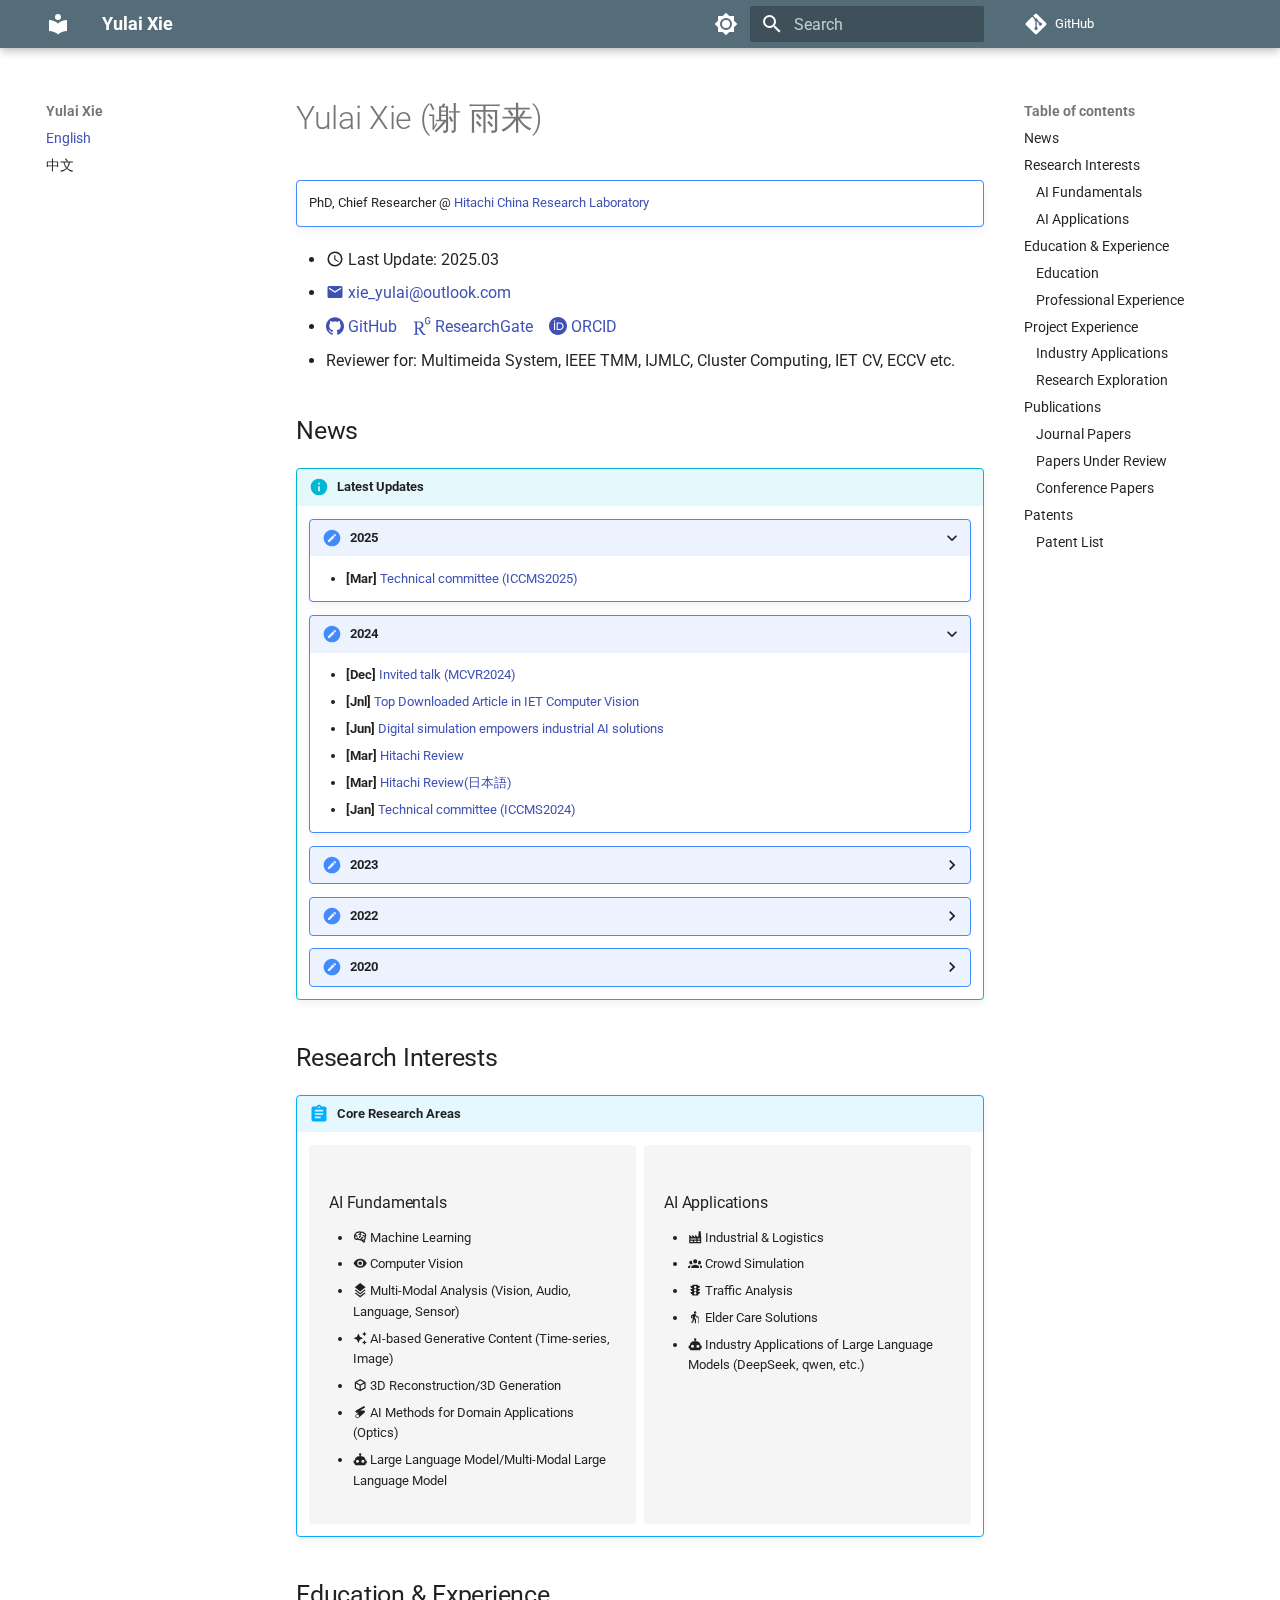
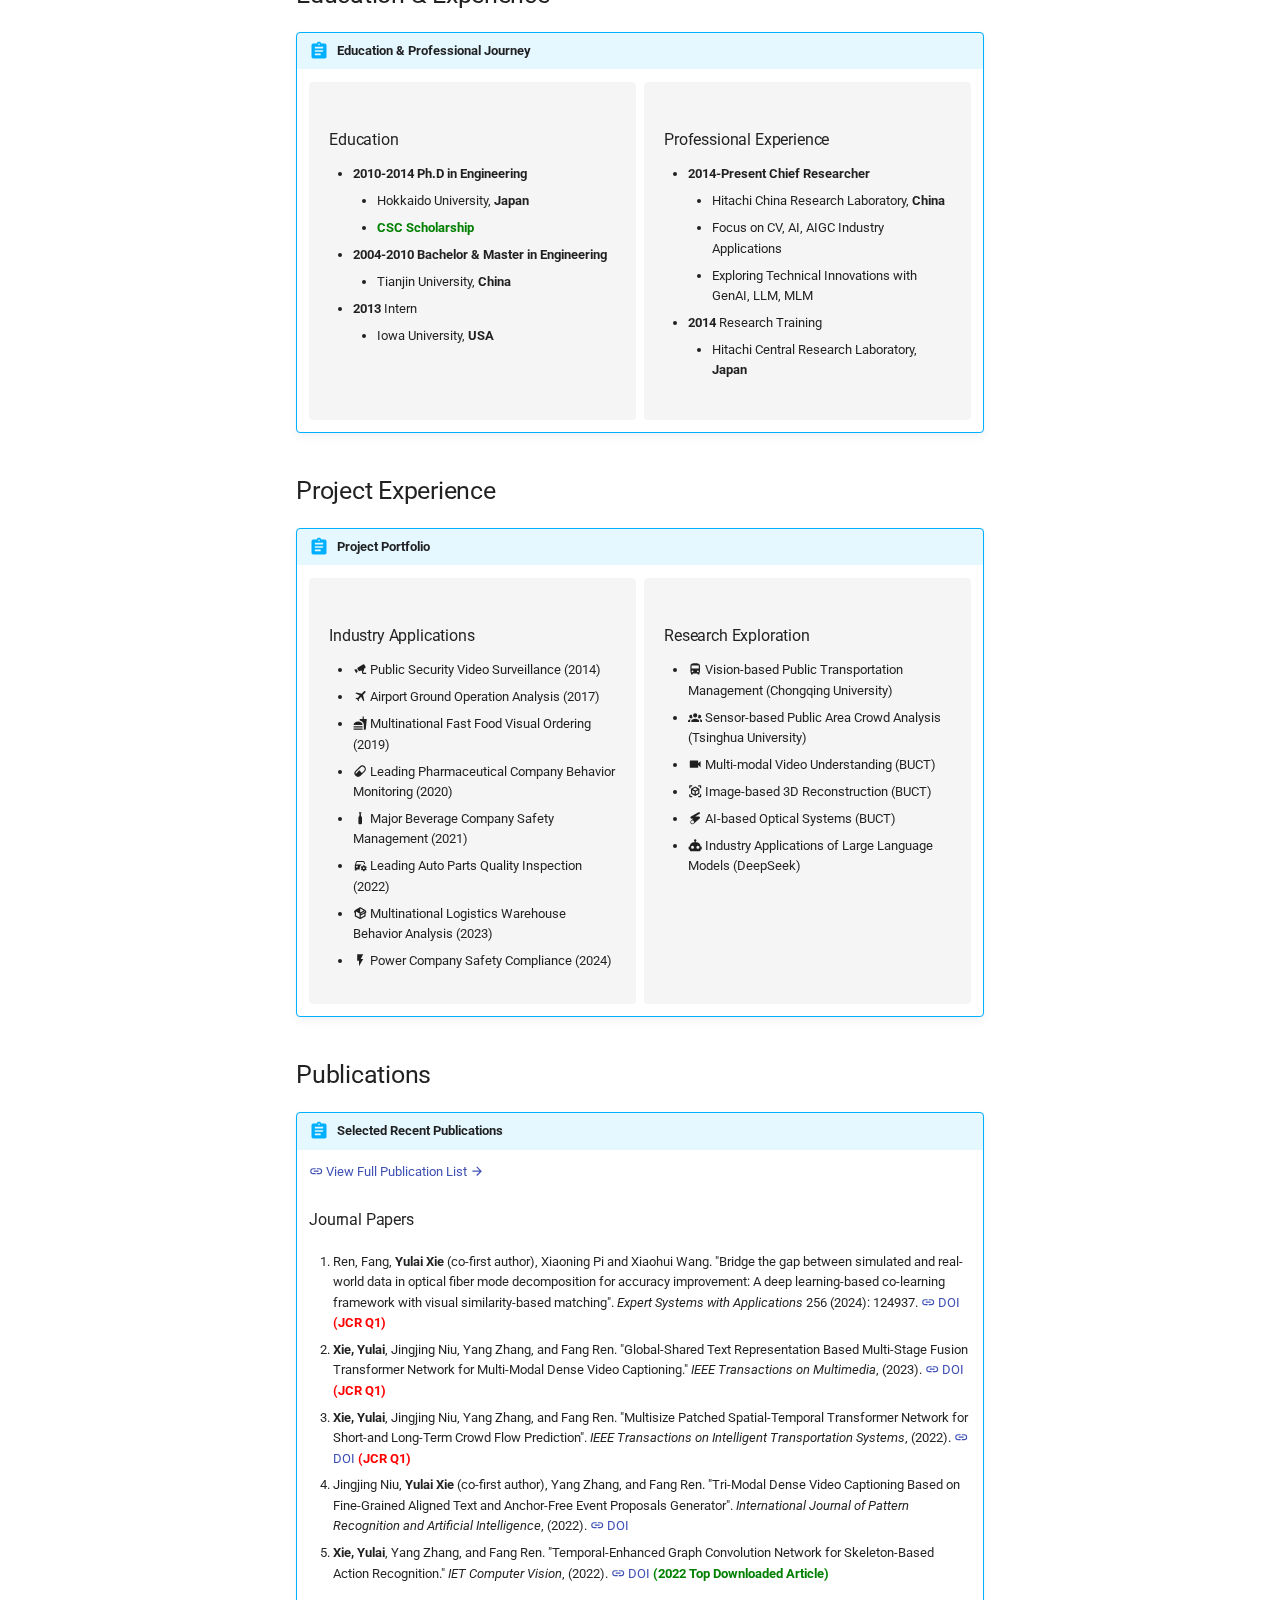
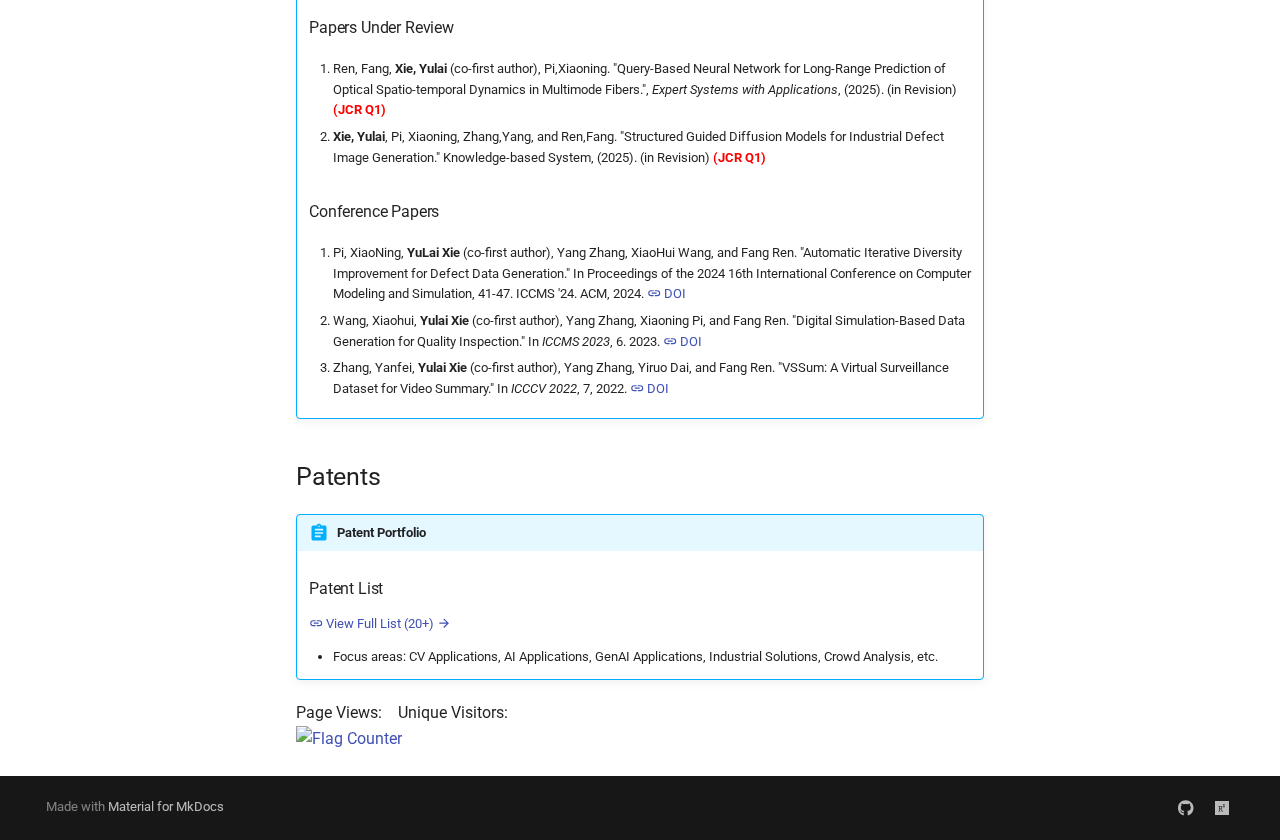
==== index.html @ 7413892f "update" ====
<!doctype html>
<html lang="en" class="no-js">
  <head>
    
      <meta charset="utf-8">
      <meta name="viewport" content="width=device-width,initial-scale=1">
      
      
      
      
      
        <link rel="next" href="chinese/">
      
      
      <link rel="icon" href="assets/images/favicon.png">
      <meta name="generator" content="mkdocs-1.6.1, mkdocs-material-9.6.7">
    
    
      
        <title>Yulai Xie</title>
      
    
    
      <link rel="stylesheet" href="assets/stylesheets/main.8608ea7d.min.css">
      
        
        <link rel="stylesheet" href="assets/stylesheets/palette.06af60db.min.css">
      
      


    
    
      
    
    
      
        
        
        <link rel="preconnect" href="https://fonts.gstatic.com" crossorigin>
        <link rel="stylesheet" href="https://fonts.googleapis.com/css?family=Roboto:300,300i,400,400i,700,700i%7CRoboto+Mono:400,400i,700,700i&display=fallback">
        <style>:root{--md-text-font:"Roboto";--md-code-font:"Roboto Mono"}</style>
      
    
    
      <link rel="stylesheet" href="stylesheets/extra.css">
    
    <script>__md_scope=new URL(".",location),__md_hash=e=>[...e].reduce(((e,_)=>(e<<5)-e+_.charCodeAt(0)),0),__md_get=(e,_=localStorage,t=__md_scope)=>JSON.parse(_.getItem(t.pathname+"."+e)),__md_set=(e,_,t=localStorage,a=__md_scope)=>{try{t.setItem(a.pathname+"."+e,JSON.stringify(_))}catch(e){}}</script>
    
      
  


    
    
    
  </head>
  
  
    
    
      
    
    
    
    
    <body dir="ltr" data-md-color-scheme="slate" data-md-color-primary="blue-grey" data-md-color-accent="indigo">
  
    
    <input class="md-toggle" data-md-toggle="drawer" type="checkbox" id="__drawer" autocomplete="off">
    <input class="md-toggle" data-md-toggle="search" type="checkbox" id="__search" autocomplete="off">
    <label class="md-overlay" for="__drawer"></label>
    <div data-md-component="skip">
      
        
        <a href="#yulai-xie" class="md-skip">
          Skip to content
        </a>
      
    </div>
    <div data-md-component="announce">
      
    </div>
    
    
      

  

<header class="md-header md-header--shadow" data-md-component="header">
  <nav class="md-header__inner md-grid" aria-label="Header">
    <a href="." title="Yulai Xie" class="md-header__button md-logo" aria-label="Yulai Xie" data-md-component="logo">
      
  
  <svg xmlns="http://www.w3.org/2000/svg" viewBox="0 0 24 24"><path d="M12 8a3 3 0 0 0 3-3 3 3 0 0 0-3-3 3 3 0 0 0-3 3 3 3 0 0 0 3 3m0 3.54C9.64 9.35 6.5 8 3 8v11c3.5 0 6.64 1.35 9 3.54 2.36-2.19 5.5-3.54 9-3.54V8c-3.5 0-6.64 1.35-9 3.54"/></svg>

    </a>
    <label class="md-header__button md-icon" for="__drawer">
      
      <svg xmlns="http://www.w3.org/2000/svg" viewBox="0 0 24 24"><path d="M3 6h18v2H3zm0 5h18v2H3zm0 5h18v2H3z"/></svg>
    </label>
    <div class="md-header__title" data-md-component="header-title">
      <div class="md-header__ellipsis">
        <div class="md-header__topic">
          <span class="md-ellipsis">
            Yulai Xie
          </span>
        </div>
        <div class="md-header__topic" data-md-component="header-topic">
          <span class="md-ellipsis">
            
              English
            
          </span>
        </div>
      </div>
    </div>
    
      
        <form class="md-header__option" data-md-component="palette">
  
    
    
    
    <input class="md-option" data-md-color-media="(prefers-color-scheme: dark)" data-md-color-scheme="slate" data-md-color-primary="blue-grey" data-md-color-accent="indigo"  aria-label="Switch to light mode"  type="radio" name="__palette" id="__palette_0">
    
      <label class="md-header__button md-icon" title="Switch to light mode" for="__palette_1" hidden>
        <svg xmlns="http://www.w3.org/2000/svg" viewBox="0 0 24 24"><path d="M12 18c-.89 0-1.74-.2-2.5-.55C11.56 16.5 13 14.42 13 12s-1.44-4.5-3.5-5.45C10.26 6.2 11.11 6 12 6a6 6 0 0 1 6 6 6 6 0 0 1-6 6m8-9.31V4h-4.69L12 .69 8.69 4H4v4.69L.69 12 4 15.31V20h4.69L12 23.31 15.31 20H20v-4.69L23.31 12z"/></svg>
      </label>
    
  
    
    
    
    <input class="md-option" data-md-color-media="(prefers-color-scheme: light)" data-md-color-scheme="default" data-md-color-primary="blue-grey" data-md-color-accent="indigo"  aria-label="Switch to dark mode"  type="radio" name="__palette" id="__palette_1">
    
      <label class="md-header__button md-icon" title="Switch to dark mode" for="__palette_0" hidden>
        <svg xmlns="http://www.w3.org/2000/svg" viewBox="0 0 24 24"><path d="M12 8a4 4 0 0 0-4 4 4 4 0 0 0 4 4 4 4 0 0 0 4-4 4 4 0 0 0-4-4m0 10a6 6 0 0 1-6-6 6 6 0 0 1 6-6 6 6 0 0 1 6 6 6 6 0 0 1-6 6m8-9.31V4h-4.69L12 .69 8.69 4H4v4.69L.69 12 4 15.31V20h4.69L12 23.31 15.31 20H20v-4.69L23.31 12z"/></svg>
      </label>
    
  
</form>
      
    
    
      <script>var palette=__md_get("__palette");if(palette&&palette.color){if("(prefers-color-scheme)"===palette.color.media){var media=matchMedia("(prefers-color-scheme: light)"),input=document.querySelector(media.matches?"[data-md-color-media='(prefers-color-scheme: light)']":"[data-md-color-media='(prefers-color-scheme: dark)']");palette.color.media=input.getAttribute("data-md-color-media"),palette.color.scheme=input.getAttribute("data-md-color-scheme"),palette.color.primary=input.getAttribute("data-md-color-primary"),palette.color.accent=input.getAttribute("data-md-color-accent")}for(var[key,value]of Object.entries(palette.color))document.body.setAttribute("data-md-color-"+key,value)}</script>
    
    
    
      <label class="md-header__button md-icon" for="__search">
        
        <svg xmlns="http://www.w3.org/2000/svg" viewBox="0 0 24 24"><path d="M9.5 3A6.5 6.5 0 0 1 16 9.5c0 1.61-.59 3.09-1.56 4.23l.27.27h.79l5 5-1.5 1.5-5-5v-.79l-.27-.27A6.52 6.52 0 0 1 9.5 16 6.5 6.5 0 0 1 3 9.5 6.5 6.5 0 0 1 9.5 3m0 2C7 5 5 7 5 9.5S7 14 9.5 14 14 12 14 9.5 12 5 9.5 5"/></svg>
      </label>
      <div class="md-search" data-md-component="search" role="dialog">
  <label class="md-search__overlay" for="__search"></label>
  <div class="md-search__inner" role="search">
    <form class="md-search__form" name="search">
      <input type="text" class="md-search__input" name="query" aria-label="Search" placeholder="Search" autocapitalize="off" autocorrect="off" autocomplete="off" spellcheck="false" data-md-component="search-query" required>
      <label class="md-search__icon md-icon" for="__search">
        
        <svg xmlns="http://www.w3.org/2000/svg" viewBox="0 0 24 24"><path d="M9.5 3A6.5 6.5 0 0 1 16 9.5c0 1.61-.59 3.09-1.56 4.23l.27.27h.79l5 5-1.5 1.5-5-5v-.79l-.27-.27A6.52 6.52 0 0 1 9.5 16 6.5 6.5 0 0 1 3 9.5 6.5 6.5 0 0 1 9.5 3m0 2C7 5 5 7 5 9.5S7 14 9.5 14 14 12 14 9.5 12 5 9.5 5"/></svg>
        
        <svg xmlns="http://www.w3.org/2000/svg" viewBox="0 0 24 24"><path d="M20 11v2H8l5.5 5.5-1.42 1.42L4.16 12l7.92-7.92L13.5 5.5 8 11z"/></svg>
      </label>
      <nav class="md-search__options" aria-label="Search">
        
        <button type="reset" class="md-search__icon md-icon" title="Clear" aria-label="Clear" tabindex="-1">
          
          <svg xmlns="http://www.w3.org/2000/svg" viewBox="0 0 24 24"><path d="M19 6.41 17.59 5 12 10.59 6.41 5 5 6.41 10.59 12 5 17.59 6.41 19 12 13.41 17.59 19 19 17.59 13.41 12z"/></svg>
        </button>
      </nav>
      
        <div class="md-search__suggest" data-md-component="search-suggest"></div>
      
    </form>
    <div class="md-search__output">
      <div class="md-search__scrollwrap" tabindex="0" data-md-scrollfix>
        <div class="md-search-result" data-md-component="search-result">
          <div class="md-search-result__meta">
            Initializing search
          </div>
          <ol class="md-search-result__list" role="presentation"></ol>
        </div>
      </div>
    </div>
  </div>
</div>
    
    
      <div class="md-header__source">
        <a href="https://github.com/xieyulai" title="Go to repository" class="md-source" data-md-component="source">
  <div class="md-source__icon md-icon">
    
    <svg xmlns="http://www.w3.org/2000/svg" viewBox="0 0 448 512"><!--! Font Awesome Free 6.7.2 by @fontawesome - https://fontawesome.com License - https://fontawesome.com/license/free (Icons: CC BY 4.0, Fonts: SIL OFL 1.1, Code: MIT License) Copyright 2024 Fonticons, Inc.--><path d="M439.55 236.05 244 40.45a28.87 28.87 0 0 0-40.81 0l-40.66 40.63 51.52 51.52c27.06-9.14 52.68 16.77 43.39 43.68l49.66 49.66c34.23-11.8 61.18 31 35.47 56.69-26.49 26.49-70.21-2.87-56-37.34L240.22 199v121.85c25.3 12.54 22.26 41.85 9.08 55a34.34 34.34 0 0 1-48.55 0c-17.57-17.6-11.07-46.91 11.25-56v-123c-20.8-8.51-24.6-30.74-18.64-45L142.57 101 8.45 235.14a28.86 28.86 0 0 0 0 40.81l195.61 195.6a28.86 28.86 0 0 0 40.8 0l194.69-194.69a28.86 28.86 0 0 0 0-40.81"/></svg>
  </div>
  <div class="md-source__repository">
    GitHub
  </div>
</a>
      </div>
    
  </nav>
  
</header>
    
    <div class="md-container" data-md-component="container">
      
      
        
          
        
      
      <main class="md-main" data-md-component="main">
        <div class="md-main__inner md-grid">
          
            
              
              <div class="md-sidebar md-sidebar--primary" data-md-component="sidebar" data-md-type="navigation" >
                <div class="md-sidebar__scrollwrap">
                  <div class="md-sidebar__inner">
                    



<nav class="md-nav md-nav--primary" aria-label="Navigation" data-md-level="0">
  <label class="md-nav__title" for="__drawer">
    <a href="." title="Yulai Xie" class="md-nav__button md-logo" aria-label="Yulai Xie" data-md-component="logo">
      
  
  <svg xmlns="http://www.w3.org/2000/svg" viewBox="0 0 24 24"><path d="M12 8a3 3 0 0 0 3-3 3 3 0 0 0-3-3 3 3 0 0 0-3 3 3 3 0 0 0 3 3m0 3.54C9.64 9.35 6.5 8 3 8v11c3.5 0 6.64 1.35 9 3.54 2.36-2.19 5.5-3.54 9-3.54V8c-3.5 0-6.64 1.35-9 3.54"/></svg>

    </a>
    Yulai Xie
  </label>
  
    <div class="md-nav__source">
      <a href="https://github.com/xieyulai" title="Go to repository" class="md-source" data-md-component="source">
  <div class="md-source__icon md-icon">
    
    <svg xmlns="http://www.w3.org/2000/svg" viewBox="0 0 448 512"><!--! Font Awesome Free 6.7.2 by @fontawesome - https://fontawesome.com License - https://fontawesome.com/license/free (Icons: CC BY 4.0, Fonts: SIL OFL 1.1, Code: MIT License) Copyright 2024 Fonticons, Inc.--><path d="M439.55 236.05 244 40.45a28.87 28.87 0 0 0-40.81 0l-40.66 40.63 51.52 51.52c27.06-9.14 52.68 16.77 43.39 43.68l49.66 49.66c34.23-11.8 61.18 31 35.47 56.69-26.49 26.49-70.21-2.87-56-37.34L240.22 199v121.85c25.3 12.54 22.26 41.85 9.08 55a34.34 34.34 0 0 1-48.55 0c-17.57-17.6-11.07-46.91 11.25-56v-123c-20.8-8.51-24.6-30.74-18.64-45L142.57 101 8.45 235.14a28.86 28.86 0 0 0 0 40.81l195.61 195.6a28.86 28.86 0 0 0 40.8 0l194.69-194.69a28.86 28.86 0 0 0 0-40.81"/></svg>
  </div>
  <div class="md-source__repository">
    GitHub
  </div>
</a>
    </div>
  
  <ul class="md-nav__list" data-md-scrollfix>
    
      
      
  
  
    
  
  
  
    <li class="md-nav__item md-nav__item--active">
      
      <input class="md-nav__toggle md-toggle" type="checkbox" id="__toc">
      
      
        
      
      
        <label class="md-nav__link md-nav__link--active" for="__toc">
          
  
  <span class="md-ellipsis">
    English
    
  </span>
  

          <span class="md-nav__icon md-icon"></span>
        </label>
      
      <a href="." class="md-nav__link md-nav__link--active">
        
  
  <span class="md-ellipsis">
    English
    
  </span>
  

      </a>
      
        

<nav class="md-nav md-nav--secondary" aria-label="Table of contents">
  
  
  
    
  
  
    <label class="md-nav__title" for="__toc">
      <span class="md-nav__icon md-icon"></span>
      Table of contents
    </label>
    <ul class="md-nav__list" data-md-component="toc" data-md-scrollfix>
      
        <li class="md-nav__item">
  <a href="#news" class="md-nav__link">
    <span class="md-ellipsis">
      News
    </span>
  </a>
  
</li>
      
        <li class="md-nav__item">
  <a href="#research-interests" class="md-nav__link">
    <span class="md-ellipsis">
      Research Interests
    </span>
  </a>
  
    <nav class="md-nav" aria-label="Research Interests">
      <ul class="md-nav__list">
        
          <li class="md-nav__item">
  <a href="#ai-fundamentals" class="md-nav__link">
    <span class="md-ellipsis">
      AI Fundamentals
    </span>
  </a>
  
</li>
        
          <li class="md-nav__item">
  <a href="#ai-applications" class="md-nav__link">
    <span class="md-ellipsis">
      AI Applications
    </span>
  </a>
  
</li>
        
      </ul>
    </nav>
  
</li>
      
        <li class="md-nav__item">
  <a href="#education-experience" class="md-nav__link">
    <span class="md-ellipsis">
      Education &amp; Experience
    </span>
  </a>
  
    <nav class="md-nav" aria-label="Education &amp; Experience">
      <ul class="md-nav__list">
        
          <li class="md-nav__item">
  <a href="#education" class="md-nav__link">
    <span class="md-ellipsis">
      Education
    </span>
  </a>
  
</li>
        
          <li class="md-nav__item">
  <a href="#professional-experience" class="md-nav__link">
    <span class="md-ellipsis">
      Professional Experience
    </span>
  </a>
  
</li>
        
      </ul>
    </nav>
  
</li>
      
        <li class="md-nav__item">
  <a href="#project-experience" class="md-nav__link">
    <span class="md-ellipsis">
      Project Experience
    </span>
  </a>
  
    <nav class="md-nav" aria-label="Project Experience">
      <ul class="md-nav__list">
        
          <li class="md-nav__item">
  <a href="#industry-applications" class="md-nav__link">
    <span class="md-ellipsis">
      Industry Applications
    </span>
  </a>
  
</li>
        
          <li class="md-nav__item">
  <a href="#research-exploration" class="md-nav__link">
    <span class="md-ellipsis">
      Research Exploration
    </span>
  </a>
  
</li>
        
      </ul>
    </nav>
  
</li>
      
        <li class="md-nav__item">
  <a href="#publications" class="md-nav__link">
    <span class="md-ellipsis">
      Publications
    </span>
  </a>
  
    <nav class="md-nav" aria-label="Publications">
      <ul class="md-nav__list">
        
          <li class="md-nav__item">
  <a href="#journal-papers" class="md-nav__link">
    <span class="md-ellipsis">
      Journal Papers
    </span>
  </a>
  
</li>
        
          <li class="md-nav__item">
  <a href="#papers-under-review" class="md-nav__link">
    <span class="md-ellipsis">
      Papers Under Review
    </span>
  </a>
  
</li>
        
          <li class="md-nav__item">
  <a href="#conference-papers" class="md-nav__link">
    <span class="md-ellipsis">
      Conference Papers
    </span>
  </a>
  
</li>
        
      </ul>
    </nav>
  
</li>
      
        <li class="md-nav__item">
  <a href="#patents" class="md-nav__link">
    <span class="md-ellipsis">
      Patents
    </span>
  </a>
  
    <nav class="md-nav" aria-label="Patents">
      <ul class="md-nav__list">
        
          <li class="md-nav__item">
  <a href="#patent-list" class="md-nav__link">
    <span class="md-ellipsis">
      Patent List
    </span>
  </a>
  
</li>
        
      </ul>
    </nav>
  
</li>
      
    </ul>
  
</nav>
      
    </li>
  

    
      
      
  
  
  
  
    <li class="md-nav__item">
      <a href="chinese/" class="md-nav__link">
        
  
  <span class="md-ellipsis">
    中文
    
  </span>
  

      </a>
    </li>
  

    
  </ul>
</nav>
                  </div>
                </div>
              </div>
            
            
              
              <div class="md-sidebar md-sidebar--secondary" data-md-component="sidebar" data-md-type="toc" >
                <div class="md-sidebar__scrollwrap">
                  <div class="md-sidebar__inner">
                    

<nav class="md-nav md-nav--secondary" aria-label="Table of contents">
  
  
  
    
  
  
    <label class="md-nav__title" for="__toc">
      <span class="md-nav__icon md-icon"></span>
      Table of contents
    </label>
    <ul class="md-nav__list" data-md-component="toc" data-md-scrollfix>
      
        <li class="md-nav__item">
  <a href="#news" class="md-nav__link">
    <span class="md-ellipsis">
      News
    </span>
  </a>
  
</li>
      
        <li class="md-nav__item">
  <a href="#research-interests" class="md-nav__link">
    <span class="md-ellipsis">
      Research Interests
    </span>
  </a>
  
    <nav class="md-nav" aria-label="Research Interests">
      <ul class="md-nav__list">
        
          <li class="md-nav__item">
  <a href="#ai-fundamentals" class="md-nav__link">
    <span class="md-ellipsis">
      AI Fundamentals
    </span>
  </a>
  
</li>
        
          <li class="md-nav__item">
  <a href="#ai-applications" class="md-nav__link">
    <span class="md-ellipsis">
      AI Applications
    </span>
  </a>
  
</li>
        
      </ul>
    </nav>
  
</li>
      
        <li class="md-nav__item">
  <a href="#education-experience" class="md-nav__link">
    <span class="md-ellipsis">
      Education &amp; Experience
    </span>
  </a>
  
    <nav class="md-nav" aria-label="Education &amp; Experience">
      <ul class="md-nav__list">
        
          <li class="md-nav__item">
  <a href="#education" class="md-nav__link">
    <span class="md-ellipsis">
      Education
    </span>
  </a>
  
</li>
        
          <li class="md-nav__item">
  <a href="#professional-experience" class="md-nav__link">
    <span class="md-ellipsis">
      Professional Experience
    </span>
  </a>
  
</li>
        
      </ul>
    </nav>
  
</li>
      
        <li class="md-nav__item">
  <a href="#project-experience" class="md-nav__link">
    <span class="md-ellipsis">
      Project Experience
    </span>
  </a>
  
    <nav class="md-nav" aria-label="Project Experience">
      <ul class="md-nav__list">
        
          <li class="md-nav__item">
  <a href="#industry-applications" class="md-nav__link">
    <span class="md-ellipsis">
      Industry Applications
    </span>
  </a>
  
</li>
        
          <li class="md-nav__item">
  <a href="#research-exploration" class="md-nav__link">
    <span class="md-ellipsis">
      Research Exploration
    </span>
  </a>
  
</li>
        
      </ul>
    </nav>
  
</li>
      
        <li class="md-nav__item">
  <a href="#publications" class="md-nav__link">
    <span class="md-ellipsis">
      Publications
    </span>
  </a>
  
    <nav class="md-nav" aria-label="Publications">
      <ul class="md-nav__list">
        
          <li class="md-nav__item">
  <a href="#journal-papers" class="md-nav__link">
    <span class="md-ellipsis">
      Journal Papers
    </span>
  </a>
  
</li>
        
          <li class="md-nav__item">
  <a href="#papers-under-review" class="md-nav__link">
    <span class="md-ellipsis">
      Papers Under Review
    </span>
  </a>
  
</li>
        
          <li class="md-nav__item">
  <a href="#conference-papers" class="md-nav__link">
    <span class="md-ellipsis">
      Conference Papers
    </span>
  </a>
  
</li>
        
      </ul>
    </nav>
  
</li>
      
        <li class="md-nav__item">
  <a href="#patents" class="md-nav__link">
    <span class="md-ellipsis">
      Patents
    </span>
  </a>
  
    <nav class="md-nav" aria-label="Patents">
      <ul class="md-nav__list">
        
          <li class="md-nav__item">
  <a href="#patent-list" class="md-nav__link">
    <span class="md-ellipsis">
      Patent List
    </span>
  </a>
  
</li>
        
      </ul>
    </nav>
  
</li>
      
    </ul>
  
</nav>
                  </div>
                </div>
              </div>
            
          
          
            <div class="md-content" data-md-component="content">
              <article class="md-content__inner md-typeset">
                
                  


  
  


<h1 id="yulai-xie">Yulai Xie (谢 雨来)</h1>
<div class="admonition note">
<p>PhD, Chief Researcher @  <a href="https://www.hitachi.com.cn/hcrd/about/china/index.html">Hitachi China Research Laboratory</a></p>
</div>
<ul>
<li><span class="twemoji"><svg xmlns="http://www.w3.org/2000/svg" viewBox="0 0 24 24"><path d="M12 20a8 8 0 0 0 8-8 8 8 0 0 0-8-8 8 8 0 0 0-8 8 8 8 0 0 0 8 8m0-18a10 10 0 0 1 10 10 10 10 0 0 1-10 10C6.47 22 2 17.5 2 12A10 10 0 0 1 12 2m.5 5v5.25l4.5 2.67-.75 1.23L11 13V7z"/></svg></span> Last Update: 2025.03</li>
<li><a href="mailto:xie_yulai@outlook.com"><span class="twemoji"><svg xmlns="http://www.w3.org/2000/svg" viewBox="0 0 24 24"><path d="m20 8-8 5-8-5V6l8 5 8-5m0-2H4c-1.11 0-2 .89-2 2v12a2 2 0 0 0 2 2h16a2 2 0 0 0 2-2V6a2 2 0 0 0-2-2"/></svg></span> xie_yulai@outlook.com</a></li>
<li><a href="https://github.com/xieyulai"><span class="twemoji"><svg xmlns="http://www.w3.org/2000/svg" viewBox="0 0 24 24"><path d="M12 .297c-6.63 0-12 5.373-12 12 0 5.303 3.438 9.8 8.205 11.385.6.113.82-.258.82-.577 0-.285-.01-1.04-.015-2.04-3.338.724-4.042-1.61-4.042-1.61C4.422 18.07 3.633 17.7 3.633 17.7c-1.087-.744.084-.729.084-.729 1.205.084 1.838 1.236 1.838 1.236 1.07 1.835 2.809 1.305 3.495.998.108-.776.417-1.305.76-1.605-2.665-.3-5.466-1.332-5.466-5.93 0-1.31.465-2.38 1.235-3.22-.135-.303-.54-1.523.105-3.176 0 0 1.005-.322 3.3 1.23.96-.267 1.98-.399 3-.405 1.02.006 2.04.138 3 .405 2.28-1.552 3.285-1.23 3.285-1.23.645 1.653.24 2.873.12 3.176.765.84 1.23 1.91 1.23 3.22 0 4.61-2.805 5.625-5.475 5.92.42.36.81 1.096.81 2.22 0 1.606-.015 2.896-.015 3.286 0 .315.21.69.825.57C20.565 22.092 24 17.592 24 12.297c0-6.627-5.373-12-12-12"/></svg></span> GitHub</a> &nbsp;&nbsp; <a href="https://www.researchgate.net/profile/Yulai-Xie-2"><span class="twemoji"><svg xmlns="http://www.w3.org/2000/svg" viewBox="0 0 24 24"><path d="M19.586 0q-1.226.001-2.073.565-.846.565-1.213 1.68a3 3 0 0 0-.112.437 8 8 0 0 0-.078.53 9 9 0 0 0-.05.727q-.014.423-.013 1.016a31.121 31.123 0 0 0 .014 1.017 9 9 0 0 0 .05.727 8 8 0 0 0 .077.53h-.005a3 3 0 0 0 .113.438q.368 1.114 1.214 1.68.847.564 2.075.564c.8 0 1.536-.213 2.105-.603.57-.39.94-.916 1.175-1.65.076-.235.135-.558.177-.93a11 11 0 0 0 .043-1.207v-.82q0-.142-.14-.142h-3.064q-.14 0-.14.141v.956q0 .14.14.14h1.666q.084.001.084.086c0 .36 0 .62-.036.865-.038.244-.1.447-.147.606-.108.385-.348.664-.638.876s-.738.35-1.227.35c-.545 0-.901-.15-1.21-.353-.306-.203-.517-.454-.67-.915a3.1 3.1 0 0 1-.147-.762 17.366 17.367 0 0 1-.034-.656q-.015-.39-.014-.939a26.401 26.403 0 0 1 .014-.938 16 16 0 0 1 .035-.656 3.2 3.2 0 0 1 .148-.76 1.9 1.9 0 0 1 .742-1.01c.344-.244.593-.352 1.137-.352.508 0 .815.096 1.144.303.33.207.528.492.764.925q.069.141.198.07l1.044-.43q.113-.072.042-.199a3.6 3.6 0 0 0-.466-.742 3 3 0 0 0-.679-.607 3.3 3.3 0 0 0-.903-.41A4 4 0 0 0 19.586 0M8.217 5.836c-1.69 0-3.036.086-4.297.086-1.146 0-2.291 0-3.007-.029v.831l1.088.2c.744.144 1.174.488 1.174 2.264v11.288c0 1.777-.43 2.12-1.174 2.263l-1.088.2v.832c.773-.029 2.12-.086 3.465-.086 1.29 0 2.951.057 3.667.086v-.831l-1.49-.2c-.773-.115-1.174-.487-1.174-2.264v-4.784c.688.057 1.29.057 2.206.057 1.748 3.123 3.41 5.472 4.355 6.56.86 1.032 2.177 1.691 3.839 1.691.487 0 1.003-.086 1.318-.23v-.744c-1.031 0-2.063-.716-2.808-1.518-1.26-1.376-2.95-3.582-4.355-6.074 2.32-.545 4.04-2.722 4.04-4.9 0-3.208-2.492-4.698-5.758-4.698zm-.515 1.29c2.406 0 3.839 1.26 3.839 3.552 0 2.263-1.547 3.782-4.097 3.782-.974 0-1.404-.03-2.063-.086v-7.19c.66-.059 1.547-.059 2.32-.059z"/></svg></span> ResearchGate</a> &nbsp;&nbsp; <a href="https://orcid.org/0000-0003-0764-6579"><span class="twemoji"><svg xmlns="http://www.w3.org/2000/svg" viewBox="0 0 24 24"><path d="M12 0C5.372 0 0 5.372 0 12s5.372 12 12 12 12-5.372 12-12S18.628 0 12 0M7.369 4.378c.525 0 .947.431.947.947s-.422.947-.947.947a.95.95 0 0 1-.947-.947c0-.525.422-.947.947-.947m-.722 3.038h1.444v10.041H6.647zm3.562 0h3.9c3.712 0 5.344 2.653 5.344 5.025 0 2.578-2.016 5.025-5.325 5.025h-3.919zm1.444 1.303v7.444h2.297c3.272 0 4.022-2.484 4.022-3.722 0-2.016-1.284-3.722-4.097-3.722z"/></svg></span> ORCID</a></li>
<li>Reviewer for: Multimeida System, IEEE TMM, IJMLC, Cluster Computing, IET CV, ECCV etc.</li>
</ul>
<h2 id="news"><strong>News</strong></h2>
<div class="admonition info">
<p class="admonition-title">Latest Updates</p>
<details open="open">
<summary>2025</summary>
<ul>
<li><strong>[Mar]</strong> <a href="https://www.iccms.org/committee.html">Technical committee (ICCMS2025)</a></li>
</ul>
</details>
<details open="open">
<summary>2024</summary>
<ul>
<li><strong>[Dec]</strong> <a href="https://www.mcvr.org/is.html">Invited talk (MCVR2024)</a></li>
<li><strong>[Jnl]</strong> <a href="https://ietresearch.onlinelibrary.wiley.com/doi/full/10.1049/cvi2.12086">Top Downloaded Article in IET Computer Vision</a></li>
<li><strong>[Jun]</strong> <a href="https://mp.weixin.qq.com/s?__biz=MzkxNzc1MzE0Mw==&amp;mid=2247490778&amp;idx=1&amp;sn=7ef570e479e0ff5e2353559f3e629fb8&amp;source=41#wechat_redirect">Digital simulation empowers industrial AI solutions</a></li>
<li><strong>[Mar]</strong> <a href="https://www.hitachihyoron.com/rev/papers/2024/02/03/index.html">Hitachi Review</a> </li>
<li><strong>[Mar]</strong> <a href="https://www.hitachihyoron.com/jp/papers/2024/03/03/index.html">Hitachi Review(日本語)</a></li>
<li><strong>[Jan]</strong> <a href="https://www.iccms.org/committee.html">Technical committee (ICCMS2024)</a></li>
</ul>
</details>
<details>
<summary>2023</summary>
<ul>
<li><strong>[Nov]</strong> <a href="https://mp.weixin.qq.com/s/AxxS6kgeQ714kMasYHgIWw">Medical Exhibition</a></li>
<li><strong>[Jul]</strong> <a href="https://mp.weixin.qq.com/s/fRVCyU3sFxLiyp3jr2jukQ">AI Industrial Application</a></li>
<li><strong>[Jan]</strong> <a href="https://www.iccms.org/2023.html">Chairman (ICCSM2023)</a></li>
</ul>
</details>
<details>
<summary>2022</summary>
<ul>
<li><strong>[Aug]</strong> <a href="https://www.hitachi.com.cn/hcrd/news/topics/2022/0822.html">Invited talk report</a></li>
<li><strong>[Jul]</strong> <a href="https://icccv.org/2022.html">Invited talk (ICCV2022)</a></li>
</ul>
</details>
<details>
<summary>2020</summary>
<ul>
<li><strong>[Jun]</strong> <a href="https://www.hitachi.com.cn/hcrd/sc/aiblog/018/index.html">Hitachi AI Blog</a></li>
</ul>
</details>
</div>
<h2 id="research-interests"><strong>Research Interests</strong></h2>
<div class="admonition abstract">
<p class="admonition-title">Core Research Areas</p>
<div class="grid" markdown>
<div class="column" markdown>
<h3 id="ai-fundamentals">AI Fundamentals</h3>
<ul>
<li><span class="twemoji"><svg xmlns="http://www.w3.org/2000/svg" viewBox="0 0 24 24"><path d="M21.33 12.91c.09 1.55-.62 3.04-1.89 3.95l.77 1.49c.23.45.26.98.06 1.45-.19.47-.58.84-1.06 1l-.79.25a1.687 1.687 0 0 1-1.86-.55L14.44 18c-.89-.15-1.73-.53-2.44-1.1-.5.15-1 .23-1.5.23-.88 0-1.76-.27-2.5-.79-.53.16-1.07.23-1.62.22-.79.01-1.57-.15-2.3-.45a4.1 4.1 0 0 1-2.43-3.61c-.08-.72.04-1.45.35-2.11-.29-.75-.32-1.57-.07-2.33C2.3 7.11 3 6.32 3.87 5.82c.58-1.69 2.21-2.82 4-2.7 1.6-1.5 4.05-1.66 5.83-.37.42-.11.86-.17 1.3-.17 1.36-.03 2.65.57 3.5 1.64 2.04.53 3.5 2.35 3.58 4.47.05 1.11-.25 2.2-.86 3.13.07.36.11.72.11 1.09m-5-1.41c.57.07 1.02.5 1.02 1.07a1 1 0 0 1-1 1h-.63c-.32.9-.88 1.69-1.62 2.29.25.09.51.14.77.21 5.13-.07 4.53-3.2 4.53-3.25a2.59 2.59 0 0 0-2.69-2.49 1 1 0 0 1-1-1 1 1 0 0 1 1-1c1.23.03 2.41.49 3.33 1.3.05-.29.08-.59.08-.89-.06-1.24-.62-2.32-2.87-2.53-1.25-2.96-4.4-1.32-4.4-.4-.03.23.21.72.25.75a1 1 0 0 1 1 1c0 .55-.45 1-1 1-.53-.02-1.03-.22-1.43-.56-.48.31-1.03.5-1.6.56-.57.05-1.04-.35-1.07-.9a.97.97 0 0 1 .88-1.1c.16-.02.94-.14.94-.77 0-.66.25-1.29.68-1.79-.92-.25-1.91.08-2.91 1.29C6.75 5 6 5.25 5.45 7.2 4.5 7.67 4 8 3.78 9c1.08-.22 2.19-.13 3.22.25.5.19.78.75.59 1.29-.19.52-.77.78-1.29.59-.73-.32-1.55-.34-2.3-.06-.32.27-.32.83-.32 1.27 0 .74.37 1.43 1 1.83.53.27 1.12.41 1.71.4q-.225-.39-.39-.81a1.038 1.038 0 0 1 1.96-.68c.4 1.14 1.42 1.92 2.62 2.05 1.37-.07 2.59-.88 3.19-2.13.23-1.38 1.34-1.5 2.56-1.5m2 7.47-.62-1.3-.71.16 1 1.25zm-4.65-8.61a1 1 0 0 0-.91-1.03c-.71-.04-1.4.2-1.93.67-.57.58-.87 1.38-.84 2.19a1 1 0 0 0 1 1c.57 0 1-.45 1-1 0-.27.07-.54.23-.76.12-.1.27-.15.43-.15.55.03 1.02-.38 1.02-.92"/></svg></span> Machine Learning</li>
<li><span class="twemoji"><svg xmlns="http://www.w3.org/2000/svg" viewBox="0 0 24 24"><path d="M12 9a3 3 0 0 0-3 3 3 3 0 0 0 3 3 3 3 0 0 0 3-3 3 3 0 0 0-3-3m0 8a5 5 0 0 1-5-5 5 5 0 0 1 5-5 5 5 0 0 1 5 5 5 5 0 0 1-5 5m0-12.5C7 4.5 2.73 7.61 1 12c1.73 4.39 6 7.5 11 7.5s9.27-3.11 11-7.5c-1.73-4.39-6-7.5-11-7.5"/></svg></span> Computer Vision</li>
<li><span class="twemoji"><svg xmlns="http://www.w3.org/2000/svg" viewBox="0 0 24 24"><path d="M12 0 3 7l1.63 1.27L12 14l7.36-5.73L21 7zm7.37 10.73L12 16.47l-7.38-5.73L3 12l9 7 9-7zm0 5L12 21.47l-7.38-5.73L3 17l9 7 9-7z"/></svg></span> Multi-Modal Analysis (Vision, Audio, Language, Sensor)</li>
<li><span class="twemoji"><svg xmlns="http://www.w3.org/2000/svg" viewBox="0 0 24 24"><path d="m19 1-1.26 2.75L15 5l2.74 1.26L19 9l1.25-2.74L23 5l-2.75-1.25M9 4 6.5 9.5 1 12l5.5 2.5L9 20l2.5-5.5L17 12l-5.5-2.5M19 15l-1.26 2.74L15 19l2.74 1.25L19 23l1.25-2.75L23 19l-2.75-1.26"/></svg></span> AI-based Generative Content (Time-series, Image)</li>
<li><span class="twemoji"><svg xmlns="http://www.w3.org/2000/svg" viewBox="0 0 24 24"><path d="M21 16.5c0 .38-.21.71-.53.88l-7.9 4.44c-.16.12-.36.18-.57.18s-.41-.06-.57-.18l-7.9-4.44A.99.99 0 0 1 3 16.5v-9c0-.38.21-.71.53-.88l7.9-4.44c.16-.12.36-.18.57-.18s.41.06.57.18l7.9 4.44c.32.17.53.5.53.88zM12 4.15 6.04 7.5 12 10.85l5.96-3.35zM5 15.91l6 3.38v-6.71L5 9.21zm14 0v-6.7l-6 3.37v6.71z"/></svg></span> 3D Reconstruction/3D Generation</li>
<li><span class="twemoji"><svg xmlns="http://www.w3.org/2000/svg" viewBox="0 0 24 24"><path d="m9 13-4 3c-1 .88-1.14 2.12-1 3 .13 1 .91 2.22 2 2.68 1.57.67 3.09.22 4.04-.76L19 13c1.86-1.38 1-4-1-4h-6l7.46-4.39c.44-.32.62-.79.6-1.24C20 2.67 19.46 2 18.6 2h-.06c-.35 0-.68.11-.98.29L5 9c-.81.46-1.06 1.24-1 2 .05 1.03.74 2 2 2m-1 5.5a2.5 2.5 0 0 1 5 0 2.5 2.5 0 0 1-5 0"/></svg></span> AI Methods for Domain Applications (Optics)</li>
<li><span class="twemoji"><svg xmlns="http://www.w3.org/2000/svg" viewBox="0 0 24 24"><path d="M12 2a2 2 0 0 1 2 2c0 .74-.4 1.39-1 1.73V7h1a7 7 0 0 1 7 7h1a1 1 0 0 1 1 1v3a1 1 0 0 1-1 1h-1v1a2 2 0 0 1-2 2H5a2 2 0 0 1-2-2v-1H2a1 1 0 0 1-1-1v-3a1 1 0 0 1 1-1h1a7 7 0 0 1 7-7h1V5.73c-.6-.34-1-.99-1-1.73a2 2 0 0 1 2-2M7.5 13A2.5 2.5 0 0 0 5 15.5 2.5 2.5 0 0 0 7.5 18a2.5 2.5 0 0 0 2.5-2.5A2.5 2.5 0 0 0 7.5 13m9 0a2.5 2.5 0 0 0-2.5 2.5 2.5 2.5 0 0 0 2.5 2.5 2.5 2.5 0 0 0 2.5-2.5 2.5 2.5 0 0 0-2.5-2.5"/></svg></span> Large Language Model/Multi-Modal Large Language Model
</div></li>
</ul>
<div class="column" markdown>
<h3 id="ai-applications">AI Applications</h3>
<ul>
<li><span class="twemoji"><svg xmlns="http://www.w3.org/2000/svg" viewBox="0 0 24 24"><path d="M4 18v2h4v-2zm0-4v2h10v-2zm6 4v2h4v-2zm6-4v2h4v-2zm0 4v2h4v-2zM2 22V8l5 4V8l5 4V8l5 4 1-10h3l1 10v10z"/></svg></span> Industrial &amp; Logistics</li>
<li><span class="twemoji"><svg xmlns="http://www.w3.org/2000/svg" viewBox="0 0 24 24"><path d="M12 5.5A3.5 3.5 0 0 1 15.5 9a3.5 3.5 0 0 1-3.5 3.5A3.5 3.5 0 0 1 8.5 9 3.5 3.5 0 0 1 12 5.5M5 8c.56 0 1.08.15 1.53.42-.15 1.43.27 2.85 1.13 3.96C7.16 13.34 6.16 14 5 14a3 3 0 0 1-3-3 3 3 0 0 1 3-3m14 0a3 3 0 0 1 3 3 3 3 0 0 1-3 3c-1.16 0-2.16-.66-2.66-1.62a5.54 5.54 0 0 0 1.13-3.96c.45-.27.97-.42 1.53-.42M5.5 18.25c0-2.07 2.91-3.75 6.5-3.75s6.5 1.68 6.5 3.75V20h-13zM0 20v-1.5c0-1.39 1.89-2.56 4.45-2.9-.59.68-.95 1.62-.95 2.65V20zm24 0h-3.5v-1.75c0-1.03-.36-1.97-.95-2.65 2.56.34 4.45 1.51 4.45 2.9z"/></svg></span> Crowd Simulation</li>
<li><span class="twemoji"><svg xmlns="http://www.w3.org/2000/svg" viewBox="0 0 24 24"><path d="M12 9a2 2 0 0 1-2-2 2 2 0 0 1 2-2c1.11 0 2 .89 2 2a2 2 0 0 1-2 2m0 5a2 2 0 0 1-2-2 2 2 0 0 1 2-2c1.11 0 2 .89 2 2a2 2 0 0 1-2 2m0 5a2 2 0 0 1-2-2 2 2 0 0 1 2-2c1.11 0 2 .89 2 2a2 2 0 0 1-2 2m8-9h-3V8.86c1.72-.45 3-2 3-3.86h-3V4a1 1 0 0 0-1-1H8a1 1 0 0 0-1 1v1H4c0 1.86 1.28 3.41 3 3.86V10H4c0 1.86 1.28 3.41 3 3.86V15H4c0 1.86 1.28 3.41 3 3.86V20a1 1 0 0 0 1 1h8a1 1 0 0 0 1-1v-1.14c1.72-.45 3-2 3-3.86h-3v-1.14c1.72-.45 3-2 3-3.86"/></svg></span> Traffic Analysis</li>
<li><span class="twemoji"><svg xmlns="http://www.w3.org/2000/svg" viewBox="0 0 24 24"><path d="M18 12.24V22h-.94v-9.76c0-.15-.06-.24-.13-.35a.42.42 0 0 0-.31-.13.46.46 0 0 0-.35.13c-.09.11-.13.21-.13.35v.92h-.91v-.66c-.7-.17-1.33-.46-1.88-.87s-1.01-.89-1.39-1.44l-.35 1.2c-.11.42-.11.85-.11 1.29v.65l1.85 2.61V22H11.5v-4.66L9.82 15l-.17 3.25L6.86 22l-1.48-1.13 2.39-3.23v-4.96c0-.53.05-1.05.14-1.57l.34-1.57-1.39.78v3.31H5v-4.4l5-2.83c.29-.14.59-.22.91-.22s.63.09.92.26c.32.18.56.44.74.79l.74 1.57c.29.58.73 1.07 1.33 1.46.59.39 1.25.59 1.98.59.38 0 .7.15.98.39.28.26.4.59.4 1M12 2a2 2 0 0 1 2 2c0 1.11-.89 2-2 2a2 2 0 1 1 0-4"/></svg></span> Elder Care Solutions</li>
<li><span class="twemoji"><svg xmlns="http://www.w3.org/2000/svg" viewBox="0 0 24 24"><path d="M12 2a2 2 0 0 1 2 2c0 .74-.4 1.39-1 1.73V7h1a7 7 0 0 1 7 7h1a1 1 0 0 1 1 1v3a1 1 0 0 1-1 1h-1v1a2 2 0 0 1-2 2H5a2 2 0 0 1-2-2v-1H2a1 1 0 0 1-1-1v-3a1 1 0 0 1 1-1h1a7 7 0 0 1 7-7h1V5.73c-.6-.34-1-.99-1-1.73a2 2 0 0 1 2-2M7.5 13A2.5 2.5 0 0 0 5 15.5 2.5 2.5 0 0 0 7.5 18a2.5 2.5 0 0 0 2.5-2.5A2.5 2.5 0 0 0 7.5 13m9 0a2.5 2.5 0 0 0-2.5 2.5 2.5 2.5 0 0 0 2.5 2.5 2.5 2.5 0 0 0 2.5-2.5 2.5 2.5 0 0 0-2.5-2.5"/></svg></span> Industry Applications of Large Language Models (DeepSeek, qwen, etc.)
</div></li>
</ul>
</div>
</div>
<h2 id="education-experience"><strong>Education &amp; Experience</strong></h2>
<div class="admonition abstract">
<p class="admonition-title">Education &amp; Professional Journey</p>
<p><div class="grid" markdown>
<div class="column" markdown></p>
<h3 id="education">Education</h3>
<ul>
<li><strong>2010-2014</strong> <strong>Ph.D in Engineering</strong><ul>
<li>Hokkaido University, <strong>Japan</strong></li>
<li><span style="color:green; font-weight:bold;"> CSC Scholarship</span></li>
</ul>
</li>
<li><strong>2004-2010</strong> <strong>Bachelor &amp; Master in Engineering</strong><ul>
<li>Tianjin University, <strong>China</strong></li>
</ul>
</li>
<li><strong>2013</strong> Intern<ul>
<li>Iowa University, <strong>USA</strong>
</div>
<div class="column" markdown></li>
</ul>
</li>
</ul>
<h3 id="professional-experience">Professional Experience</h3>
<ul>
<li><strong>2014-Present</strong> <strong>Chief Researcher</strong><ul>
<li>Hitachi China Research Laboratory, <strong>China</strong></li>
<li>Focus on CV, AI, AIGC Industry Applications</li>
<li>Exploring Technical Innovations with GenAI, LLM, MLM</li>
</ul>
</li>
<li><strong>2014</strong> Research Training<ul>
<li>Hitachi Central Research Laboratory, <strong>Japan</strong>
</div>
</div></li>
</ul>
</li>
</ul>
</div>
<h2 id="project-experience"><strong>Project Experience</strong></h2>
<div class="admonition abstract">
<p class="admonition-title">Project Portfolio</p>
<p><div class="grid" markdown>
<div class="column" markdown></p>
<h3 id="industry-applications">Industry Applications</h3>
<ul>
<li><span class="twemoji"><svg xmlns="http://www.w3.org/2000/svg" viewBox="0 0 24 24"><path d="m6.03 12.03 2 3.47-2.53 3.18L2 12.62zM17 18v-2.71c.88-.39 1.5-1.26 1.5-2.29 0-.57-.2-1.1-.53-1.5l1.97-1.15c1.01-.59 1.36-1.88.77-2.89l-1.38-2.4a2.125 2.125 0 0 0-2.89-.78L8.31 9c-.95.53-1.28 1.75-.73 2.71l1.5 2.6c.55.95 1.78 1.28 2.73.73l1.88-1.08c.25.59.72 1.07 1.31 1.33V18c0 1.1.9 2 2 2h5v-2z"/></svg></span> Public Security Video Surveillance (2014)</li>
<li><span class="twemoji"><svg xmlns="http://www.w3.org/2000/svg" viewBox="0 0 24 24"><path d="M20.56 3.91c.59.59.59 1.54 0 2.12l-3.89 3.89 2.12 9.19-1.41 1.42-3.88-7.43L9.6 17l.36 2.47-1.07 1.06-1.76-3.18-3.19-1.77L5 14.5l2.5.37L11.37 11 3.94 7.09l1.42-1.41 9.19 2.12 3.89-3.89c.56-.58 1.56-.58 2.12 0"/></svg></span> Airport Ground Operation Analysis (2017)</li>
<li><span class="twemoji"><svg xmlns="http://www.w3.org/2000/svg" viewBox="0 0 24 24"><path d="M18.06 23h1.66c.84 0 1.53-.65 1.63-1.47L23 5.05h-5V1h-1.97v4.05h-4.97l.3 2.34c1.71.47 3.31 1.32 4.27 2.26 1.44 1.42 2.43 2.89 2.43 5.29zM1 22v-1h15.03v1c0 .54-.45 1-1.03 1H2c-.55 0-1-.46-1-1m15.03-7C16.03 7 1 7 1 15zM1 17h15v2H1z"/></svg></span> Multinational Fast Food Visual Ordering (2019)</li>
<li><span class="twemoji"><svg xmlns="http://www.w3.org/2000/svg" viewBox="0 0 24 24"><path d="m4.22 11.29 7.07-7.07a6.01 6.01 0 0 1 8.49 0c2.34 2.34 2.34 6.14 0 8.49l-7.07 7.07c-2.35 2.34-6.15 2.34-8.49 0a6.01 6.01 0 0 1 0-8.49m1.42 1.42a3.98 3.98 0 0 0-1.04 3.86l5.99-5.98 4.24 4.24 3.53-3.54a3.98 3.98 0 0 0 0-5.65 3.98 3.98 0 0 0-5.65 0z"/></svg></span> Leading Pharmaceutical Company Behavior Monitoring (2020)</li>
<li><span class="twemoji"><svg xmlns="http://www.w3.org/2000/svg" viewBox="0 0 24 24"><path d="M15 11v9a2 2 0 0 1-2 2h-2a2 2 0 0 1-2-2v-9a2 2 0 0 1 .6-1.42C11.1 7.89 11 4 11 4h-1V2h4v2h-1s-.1 3.89 1.4 5.58A2 2 0 0 1 15 11"/></svg></span> Major Beverage Company Safety Management (2021)</li>
<li><span class="twemoji"><svg xmlns="http://www.w3.org/2000/svg" viewBox="0 0 24 24"><path d="M6.5 5c-.66 0-1.22.42-1.42 1L3 12v8a1 1 0 0 0 1 1h1a1 1 0 0 0 1-1v-1h5.3a7 7 0 0 1-.3-2 7 7 0 0 1 3.41-6H5l1.5-4.5h11l1.18 3.53a7 7 0 0 1 1.79.43L18.92 6c-.2-.58-.76-1-1.42-1zM17 12a.26.26 0 0 0-.26.21l-.19 1.32c-.3.13-.59.29-.85.47l-1.24-.5c-.11 0-.24 0-.31.13l-1 1.73c-.06.11-.04.24.06.32l1.06.82a4.2 4.2 0 0 0 0 1l-1.06.82a.26.26 0 0 0-.06.32l1 1.73c.06.13.19.13.31.13l1.24-.5c.26.18.54.35.85.47l.19 1.32c.02.12.12.21.26.21h2c.11 0 .22-.09.24-.21l.19-1.32c.3-.13.57-.29.84-.47l1.23.5c.13 0 .26 0 .33-.13l1-1.73a.26.26 0 0 0-.06-.32l-1.07-.82c.02-.17.04-.33.04-.5s-.01-.33-.04-.5l1.06-.82a.26.26 0 0 0 .06-.32l-1-1.73c-.06-.13-.19-.13-.32-.13l-1.23.5c-.27-.18-.54-.35-.85-.47l-.19-1.32A.236.236 0 0 0 19 12zM6.5 13A1.5 1.5 0 0 1 8 14.5 1.5 1.5 0 0 1 6.5 16 1.5 1.5 0 0 1 5 14.5 1.5 1.5 0 0 1 6.5 13M18 15.5c.83 0 1.5.67 1.5 1.5s-.67 1.5-1.5 1.5c-.84 0-1.5-.67-1.5-1.5s.67-1.5 1.5-1.5"/></svg></span> Leading Auto Parts Quality Inspection (2022)</li>
<li><span class="twemoji"><svg xmlns="http://www.w3.org/2000/svg" viewBox="0 0 24 24"><path d="M2 10.96a.985.985 0 0 1-.37-1.37L3.13 7c.11-.2.28-.34.47-.42l7.83-4.4c.16-.12.36-.18.57-.18s.41.06.57.18l7.9 4.44c.19.1.35.26.44.46l1.45 2.52c.28.48.11 1.09-.36 1.36l-1 .58v4.96c0 .38-.21.71-.53.88l-7.9 4.44c-.16.12-.36.18-.57.18s-.41-.06-.57-.18l-7.9-4.44A.99.99 0 0 1 3 16.5v-5.54c-.3.17-.68.18-1 0m10-6.81v6.7l5.96-3.35zM5 15.91l6 3.38v-6.71L5 9.21zm14 0v-3.22l-5 2.9c-.33.18-.7.17-1 .01v3.69zm-5.15-2.55 6.28-3.63-.58-1.01-6.28 3.63z"/></svg></span> Multinational Logistics Warehouse Behavior Analysis (2023)</li>
<li><span class="twemoji"><svg xmlns="http://www.w3.org/2000/svg" viewBox="0 0 24 24"><path d="M7 2v11h3v9l7-12h-4l4-8z"/></svg></span> Power Company Safety Compliance (2024)
</div>
<div class="column" markdown></li>
</ul>
<h3 id="research-exploration">Research Exploration</h3>
<ul>
<li><span class="twemoji"><svg xmlns="http://www.w3.org/2000/svg" viewBox="0 0 24 24"><path d="M18 11H6V6h12m-1.5 11a1.5 1.5 0 0 1-1.5-1.5 1.5 1.5 0 0 1 1.5-1.5 1.5 1.5 0 0 1 1.5 1.5 1.5 1.5 0 0 1-1.5 1.5m-9 0A1.5 1.5 0 0 1 6 15.5 1.5 1.5 0 0 1 7.5 14 1.5 1.5 0 0 1 9 15.5 1.5 1.5 0 0 1 7.5 17M4 16c0 .88.39 1.67 1 2.22V20a1 1 0 0 0 1 1h1a1 1 0 0 0 1-1v-1h8v1a1 1 0 0 0 1 1h1a1 1 0 0 0 1-1v-1.78c.61-.55 1-1.34 1-2.22V6c0-3.5-3.58-4-8-4s-8 .5-8 4z"/></svg></span> Vision-based Public Transportation Management (Chongqing University)</li>
<li><span class="twemoji"><svg xmlns="http://www.w3.org/2000/svg" viewBox="0 0 24 24"><path d="M12 5.5A3.5 3.5 0 0 1 15.5 9a3.5 3.5 0 0 1-3.5 3.5A3.5 3.5 0 0 1 8.5 9 3.5 3.5 0 0 1 12 5.5M5 8c.56 0 1.08.15 1.53.42-.15 1.43.27 2.85 1.13 3.96C7.16 13.34 6.16 14 5 14a3 3 0 0 1-3-3 3 3 0 0 1 3-3m14 0a3 3 0 0 1 3 3 3 3 0 0 1-3 3c-1.16 0-2.16-.66-2.66-1.62a5.54 5.54 0 0 0 1.13-3.96c.45-.27.97-.42 1.53-.42M5.5 18.25c0-2.07 2.91-3.75 6.5-3.75s6.5 1.68 6.5 3.75V20h-13zM0 20v-1.5c0-1.39 1.89-2.56 4.45-2.9-.59.68-.95 1.62-.95 2.65V20zm24 0h-3.5v-1.75c0-1.03-.36-1.97-.95-2.65 2.56.34 4.45 1.51 4.45 2.9z"/></svg></span> Sensor-based Public Area Crowd Analysis (Tsinghua University)</li>
<li><span class="twemoji"><svg xmlns="http://www.w3.org/2000/svg" viewBox="0 0 24 24"><path d="M17 10.5V7a1 1 0 0 0-1-1H4a1 1 0 0 0-1 1v10a1 1 0 0 0 1 1h12a1 1 0 0 0 1-1v-3.5l4 4v-11z"/></svg></span> Multi-modal Video Understanding (BUCT)</li>
<li><span class="twemoji"><svg xmlns="http://www.w3.org/2000/svg" viewBox="0 0 24 24"><path d="M17 22v-2h3v-3h2v3.5c0 .39-.16.74-.46 1.04s-.65.46-1.04.46zM7 22H3.5c-.39 0-.74-.16-1.04-.46S2 20.89 2 20.5V17h2v3h3zM17 2h3.5c.39 0 .74.16 1.04.46s.46.65.46 1.04V7h-2V4h-3zM7 2v2H4v3H2V3.5c0-.39.16-.74.46-1.04S3.11 2 3.5 2zm6 15.25 4-2.3v-4.59l-4 2.3zm-1-6.33 4-2.29-4-2.35-4 2.35zm-5 4.03 4 2.3v-4.59l-4-2.3zm11.23-7.36c.5.32.77.75.77 1.32v6.32c0 .57-.27 1-.77 1.32l-5.48 3.18q-.75.48-1.5 0l-5.48-3.18c-.5-.32-.77-.75-.77-1.32V8.91c0-.57.27-1 .77-1.32l5.48-3.18c.25-.13.5-.19.75-.19s.5.06.75.19z"/></svg></span> Image-based 3D Reconstruction (BUCT)</li>
<li><span class="twemoji"><svg xmlns="http://www.w3.org/2000/svg" viewBox="0 0 24 24"><path d="m9 13-4 3c-1 .88-1.14 2.12-1 3 .13 1 .91 2.22 2 2.68 1.57.67 3.09.22 4.04-.76L19 13c1.86-1.38 1-4-1-4h-6l7.46-4.39c.44-.32.62-.79.6-1.24C20 2.67 19.46 2 18.6 2h-.06c-.35 0-.68.11-.98.29L5 9c-.81.46-1.06 1.24-1 2 .05 1.03.74 2 2 2m-1 5.5a2.5 2.5 0 0 1 5 0 2.5 2.5 0 0 1-5 0"/></svg></span> AI-based Optical Systems (BUCT)</li>
<li><span class="twemoji"><svg xmlns="http://www.w3.org/2000/svg" viewBox="0 0 24 24"><path d="M12 2a2 2 0 0 1 2 2c0 .74-.4 1.39-1 1.73V7h1a7 7 0 0 1 7 7h1a1 1 0 0 1 1 1v3a1 1 0 0 1-1 1h-1v1a2 2 0 0 1-2 2H5a2 2 0 0 1-2-2v-1H2a1 1 0 0 1-1-1v-3a1 1 0 0 1 1-1h1a7 7 0 0 1 7-7h1V5.73c-.6-.34-1-.99-1-1.73a2 2 0 0 1 2-2M7.5 13A2.5 2.5 0 0 0 5 15.5 2.5 2.5 0 0 0 7.5 18a2.5 2.5 0 0 0 2.5-2.5A2.5 2.5 0 0 0 7.5 13m9 0a2.5 2.5 0 0 0-2.5 2.5 2.5 2.5 0 0 0 2.5 2.5 2.5 2.5 0 0 0 2.5-2.5 2.5 2.5 0 0 0-2.5-2.5"/></svg></span> Industry Applications of Large Language Models (DeepSeek)
</div>
</div></li>
</ul>
</div>
<h2 id="publications"><strong>Publications</strong></h2>
<div class="admonition abstract">
<p class="admonition-title">Selected Recent Publications</p>
<p><a href="publications/"><span class="twemoji"><svg xmlns="http://www.w3.org/2000/svg" viewBox="0 0 24 24"><path d="M3.9 12c0-1.71 1.39-3.1 3.1-3.1h4V7H7a5 5 0 0 0-5 5 5 5 0 0 0 5 5h4v-1.9H7c-1.71 0-3.1-1.39-3.1-3.1M8 13h8v-2H8zm9-6h-4v1.9h4c1.71 0 3.1 1.39 3.1 3.1s-1.39 3.1-3.1 3.1h-4V17h4a5 5 0 0 0 5-5 5 5 0 0 0-5-5"/></svg></span> View Full Publication List <span class="twemoji"><svg xmlns="http://www.w3.org/2000/svg" viewBox="0 0 24 24"><path d="M4 11v2h12l-5.5 5.5 1.42 1.42L19.84 12l-7.92-7.92L10.5 5.5 16 11z"/></svg></span></a></p>
<h3 id="journal-papers">Journal Papers</h3>
<ol>
<li>
<p>Ren, Fang, <strong>Yulai Xie</strong> (co-first author), Xiaoning Pi and Xiaohui Wang. "Bridge the gap between simulated and real-world data in optical fiber mode decomposition for accuracy improvement: A deep learning-based co-learning framework with visual similarity-based matching". <em>Expert Systems with Applications</em> 256 (2024): 124937. <a href="https://doi.org/10.1016/j.eswa.2024.124937"><span class="twemoji"><svg xmlns="http://www.w3.org/2000/svg" viewBox="0 0 24 24"><path d="M3.9 12c0-1.71 1.39-3.1 3.1-3.1h4V7H7a5 5 0 0 0-5 5 5 5 0 0 0 5 5h4v-1.9H7c-1.71 0-3.1-1.39-3.1-3.1M8 13h8v-2H8zm9-6h-4v1.9h4c1.71 0 3.1 1.39 3.1 3.1s-1.39 3.1-3.1 3.1h-4V17h4a5 5 0 0 0 5-5 5 5 0 0 0-5-5"/></svg></span> DOI</a> <span style="color:red; font-weight:bold;"> (JCR Q1)</span></p>
</li>
<li>
<p><strong>Xie, Yulai</strong>, Jingjing Niu, Yang Zhang, and Fang Ren. "Global-Shared Text Representation Based Multi-Stage Fusion Transformer Network for Multi-Modal Dense Video Captioning." <em>IEEE Transactions on Multimedia</em>, (2023). <a href="https://doi.org/10.1109/TMM.2023.3307972"><span class="twemoji"><svg xmlns="http://www.w3.org/2000/svg" viewBox="0 0 24 24"><path d="M3.9 12c0-1.71 1.39-3.1 3.1-3.1h4V7H7a5 5 0 0 0-5 5 5 5 0 0 0 5 5h4v-1.9H7c-1.71 0-3.1-1.39-3.1-3.1M8 13h8v-2H8zm9-6h-4v1.9h4c1.71 0 3.1 1.39 3.1 3.1s-1.39 3.1-3.1 3.1h-4V17h4a5 5 0 0 0 5-5 5 5 0 0 0-5-5"/></svg></span> DOI</a> <span style="color:red; font-weight:bold;"> (JCR Q1)</span></p>
</li>
<li>
<p><strong>Xie, Yulai</strong>, Jingjing Niu, Yang Zhang, and Fang Ren. "Multisize Patched Spatial-Temporal Transformer Network for Short-and Long-Term Crowd Flow Prediction". <em>IEEE Transactions on Intelligent Transportation Systems</em>, (2022). <a href="http://dx.doi.org/10.1109/TITS.2022.3186707"><span class="twemoji"><svg xmlns="http://www.w3.org/2000/svg" viewBox="0 0 24 24"><path d="M3.9 12c0-1.71 1.39-3.1 3.1-3.1h4V7H7a5 5 0 0 0-5 5 5 5 0 0 0 5 5h4v-1.9H7c-1.71 0-3.1-1.39-3.1-3.1M8 13h8v-2H8zm9-6h-4v1.9h4c1.71 0 3.1 1.39 3.1 3.1s-1.39 3.1-3.1 3.1h-4V17h4a5 5 0 0 0 5-5 5 5 0 0 0-5-5"/></svg></span> DOI</a> <span style="color:red; font-weight:bold;"> (JCR Q1)</span></p>
</li>
<li>
<p>Jingjing Niu, <strong>Yulai Xie</strong> (co-first author), Yang Zhang, and Fang Ren. "Tri-Modal Dense Video Captioning Based on Fine-Grained Aligned Text and Anchor-Free Event Proposals Generator". <em>International Journal of Pattern Recognition and Artificial Intelligence</em>, (2022). <a href="https://doi.org/10.1142/S021800142255014X"><span class="twemoji"><svg xmlns="http://www.w3.org/2000/svg" viewBox="0 0 24 24"><path d="M3.9 12c0-1.71 1.39-3.1 3.1-3.1h4V7H7a5 5 0 0 0-5 5 5 5 0 0 0 5 5h4v-1.9H7c-1.71 0-3.1-1.39-3.1-3.1M8 13h8v-2H8zm9-6h-4v1.9h4c1.71 0 3.1 1.39 3.1 3.1s-1.39 3.1-3.1 3.1h-4V17h4a5 5 0 0 0 5-5 5 5 0 0 0-5-5"/></svg></span> DOI</a></p>
</li>
<li>
<p><strong>Xie, Yulai</strong>, Yang Zhang, and Fang Ren. "Temporal-Enhanced Graph Convolution Network for Skeleton-Based Action Recognition." <em>IET Computer Vision</em>, (2022). <a href="https://doi.org/10.1049/cvi2.12086"><span class="twemoji"><svg xmlns="http://www.w3.org/2000/svg" viewBox="0 0 24 24"><path d="M3.9 12c0-1.71 1.39-3.1 3.1-3.1h4V7H7a5 5 0 0 0-5 5 5 5 0 0 0 5 5h4v-1.9H7c-1.71 0-3.1-1.39-3.1-3.1M8 13h8v-2H8zm9-6h-4v1.9h4c1.71 0 3.1 1.39 3.1 3.1s-1.39 3.1-3.1 3.1h-4V17h4a5 5 0 0 0 5-5 5 5 0 0 0-5-5"/></svg></span> DOI</a> <span style="color:green; font-weight:bold;"> (2022 Top Downloaded Article)</span></p>
</li>
</ol>
<h3 id="papers-under-review">Papers Under Review</h3>
<ol>
<li>
<p>Ren, Fang, <strong>Xie, Yulai</strong> (co-first author), Pi,Xiaoning. "Query-Based Neural Network for Long-Range Prediction of Optical Spatio-temporal Dynamics in Multimode Fibers.", <em>Expert Systems with Applications</em>, (2025). (in Revision) <span style="color:red; font-weight:bold;"> (JCR Q1)</span></p>
</li>
<li>
<p><strong>Xie, Yulai</strong>, Pi, Xiaoning, Zhang,Yang, and Ren,Fang. "Structured Guided Diffusion Models for Industrial Defect Image Generation." Knowledge-based System, (2025). (in Revision) <span style="color:red; font-weight:bold;"> (JCR Q1)</span></p>
</li>
</ol>
<h3 id="conference-papers">Conference Papers</h3>
<ol>
<li>
<p>Pi, XiaoNing, <strong>YuLai Xie</strong> (co-first author), Yang Zhang, XiaoHui Wang, and Fang Ren. "Automatic Iterative Diversity Improvement for Defect Data Generation." In Proceedings of the 2024 16th International Conference on Computer Modeling and Simulation, 41-47. ICCMS '24. ACM, 2024. <a href="https://doi.org/10.1145/3686812.3686819"><span class="twemoji"><svg xmlns="http://www.w3.org/2000/svg" viewBox="0 0 24 24"><path d="M3.9 12c0-1.71 1.39-3.1 3.1-3.1h4V7H7a5 5 0 0 0-5 5 5 5 0 0 0 5 5h4v-1.9H7c-1.71 0-3.1-1.39-3.1-3.1M8 13h8v-2H8zm9-6h-4v1.9h4c1.71 0 3.1 1.39 3.1 3.1s-1.39 3.1-3.1 3.1h-4V17h4a5 5 0 0 0 5-5 5 5 0 0 0-5-5"/></svg></span> DOI</a></p>
</li>
<li>
<p>Wang, Xiaohui, <strong>Yulai Xie</strong> (co-first author), Yang Zhang, Xiaoning Pi, and Fang Ren. "Digital Simulation-Based Data Generation for Quality Inspection." In <em>ICCMS 2023</em>, 6. 2023. <a href="https://doi.org/10.1145/3608251.3608291"><span class="twemoji"><svg xmlns="http://www.w3.org/2000/svg" viewBox="0 0 24 24"><path d="M3.9 12c0-1.71 1.39-3.1 3.1-3.1h4V7H7a5 5 0 0 0-5 5 5 5 0 0 0 5 5h4v-1.9H7c-1.71 0-3.1-1.39-3.1-3.1M8 13h8v-2H8zm9-6h-4v1.9h4c1.71 0 3.1 1.39 3.1 3.1s-1.39 3.1-3.1 3.1h-4V17h4a5 5 0 0 0 5-5 5 5 0 0 0-5-5"/></svg></span> DOI</a></p>
</li>
<li>
<p>Zhang, Yanfei, <strong>Yulai Xie</strong> (co-first author), Yang Zhang, Yiruo Dai, and Fang Ren. "VSSum: A Virtual Surveillance Dataset for Video Summary." In <em>ICCCV 2022</em>, 7, 2022. <a href="https://doi.org/10.1145/3561613.3561631"><span class="twemoji"><svg xmlns="http://www.w3.org/2000/svg" viewBox="0 0 24 24"><path d="M3.9 12c0-1.71 1.39-3.1 3.1-3.1h4V7H7a5 5 0 0 0-5 5 5 5 0 0 0 5 5h4v-1.9H7c-1.71 0-3.1-1.39-3.1-3.1M8 13h8v-2H8zm9-6h-4v1.9h4c1.71 0 3.1 1.39 3.1 3.1s-1.39 3.1-3.1 3.1h-4V17h4a5 5 0 0 0 5-5 5 5 0 0 0-5-5"/></svg></span> DOI</a></p>
</li>
</ol>
</div>
<h2 id="patents"><strong>Patents</strong></h2>
<div class="admonition abstract">
<p class="admonition-title">Patent Portfolio</p>
<h3 id="patent-list">Patent List</h3>
<p><a href="https://www.patentguru.com/cn/inventor/%E8%B0%A2%E9%9B%A8%E6%9D%A5?q=asn=(%E6%97%A5%E7%AB%8B)&amp;inventor=%22%E8%B0%A2%E9%9B%A8%E6%9D%A5%22"><span class="twemoji"><svg xmlns="http://www.w3.org/2000/svg" viewBox="0 0 24 24"><path d="M3.9 12c0-1.71 1.39-3.1 3.1-3.1h4V7H7a5 5 0 0 0-5 5 5 5 0 0 0 5 5h4v-1.9H7c-1.71 0-3.1-1.39-3.1-3.1M8 13h8v-2H8zm9-6h-4v1.9h4c1.71 0 3.1 1.39 3.1 3.1s-1.39 3.1-3.1 3.1h-4V17h4a5 5 0 0 0 5-5 5 5 0 0 0-5-5"/></svg></span> View Full List (20+) <span class="twemoji"><svg xmlns="http://www.w3.org/2000/svg" viewBox="0 0 24 24"><path d="M4 11v2h12l-5.5 5.5 1.42 1.42L19.84 12l-7.92-7.92L10.5 5.5 16 11z"/></svg></span></a></p>
<ul>
<li>Focus areas: CV Applications, AI Applications, GenAI Applications, Industrial Solutions, Crowd Analysis, etc.</li>
</ul>
</div>
<script async src="//busuanzi.ibruce.info/busuanzi/2.3/busuanzi.pure.mini.js"></script>
<div>
    <span id="busuanzi_container_site_pv">Page Views: <span id="busuanzi_value_site_pv"></span></span> &nbsp;&nbsp;
    <span id="busuanzi_container_site_uv">Unique Visitors: <span id="busuanzi_value_site_uv"></span></span>
</div>

<div>
    <a href="https://info.flagcounter.com/h0Uj">
        <img src="https://s11.flagcounter.com/count2/h0Uj/bg_FFFFFF/txt_000000/border_CCCCCC/columns_8/maxflags_24/viewers_0/labels_1/pageviews_1/flags_0/percent_0/" alt="Flag Counter">
    </a>
</div>









  



  <form class="md-feedback" name="feedback" hidden>
    <fieldset>
      <legend class="md-feedback__title">
        Was this page helpful?
      </legend>
      <div class="md-feedback__inner">
        <div class="md-feedback__list">
          
            <button class="md-feedback__icon md-icon" type="submit" title="This page was helpful" data-md-value="1">
              <svg xmlns="http://www.w3.org/2000/svg" viewBox="0 0 24 24"><path d="M20 12a8 8 0 0 0-8-8 8 8 0 0 0-8 8 8 8 0 0 0 8 8 8 8 0 0 0 8-8m2 0a10 10 0 0 1-10 10A10 10 0 0 1 2 12 10 10 0 0 1 12 2a10 10 0 0 1 10 10M10 9.5c0 .8-.7 1.5-1.5 1.5S7 10.3 7 9.5 7.7 8 8.5 8s1.5.7 1.5 1.5m7 0c0 .8-.7 1.5-1.5 1.5S14 10.3 14 9.5 14.7 8 15.5 8s1.5.7 1.5 1.5m-5 7.73c-1.75 0-3.29-.73-4.19-1.81L9.23 14c.45.72 1.52 1.23 2.77 1.23s2.32-.51 2.77-1.23l1.42 1.42c-.9 1.08-2.44 1.81-4.19 1.81"/></svg>
            </button>
          
            <button class="md-feedback__icon md-icon" type="submit" title="This page could be improved" data-md-value="0">
              <svg xmlns="http://www.w3.org/2000/svg" viewBox="0 0 24 24"><path d="M20 12a8 8 0 0 0-8-8 8 8 0 0 0-8 8 8 8 0 0 0 8 8 8 8 0 0 0 8-8m2 0a10 10 0 0 1-10 10A10 10 0 0 1 2 12 10 10 0 0 1 12 2a10 10 0 0 1 10 10m-6.5-4c.8 0 1.5.7 1.5 1.5s-.7 1.5-1.5 1.5-1.5-.7-1.5-1.5.7-1.5 1.5-1.5M10 9.5c0 .8-.7 1.5-1.5 1.5S7 10.3 7 9.5 7.7 8 8.5 8s1.5.7 1.5 1.5m2 4.5c1.75 0 3.29.72 4.19 1.81l-1.42 1.42C14.32 16.5 13.25 16 12 16s-2.32.5-2.77 1.23l-1.42-1.42C8.71 14.72 10.25 14 12 14"/></svg>
            </button>
          
        </div>
        <div class="md-feedback__note">
          
            <div data-md-value="1" hidden>
              
              
                
              
              Thanks for your feedback!
            </div>
          
            <div data-md-value="0" hidden>
              
              
                
              
              Thanks for your feedback! Help us improve this page by using our <a href="..." target="_blank" rel="noopener">feedback form</a>.
            </div>
          
        </div>
      </div>
    </fieldset>
  </form>


                
              </article>
            </div>
          
          
<script>var target=document.getElementById(location.hash.slice(1));target&&target.name&&(target.checked=target.name.startsWith("__tabbed_"))</script>
        </div>
        
          <button type="button" class="md-top md-icon" data-md-component="top" hidden>
  
  <svg xmlns="http://www.w3.org/2000/svg" viewBox="0 0 24 24"><path d="M13 20h-2V8l-5.5 5.5-1.42-1.42L12 4.16l7.92 7.92-1.42 1.42L13 8z"/></svg>
  Back to top
</button>
        
      </main>
      
        <footer class="md-footer">
  
  <div class="md-footer-meta md-typeset">
    <div class="md-footer-meta__inner md-grid">
      <div class="md-copyright">
  
  
    Made with
    <a href="https://squidfunk.github.io/mkdocs-material/" target="_blank" rel="noopener">
      Material for MkDocs
    </a>
  
</div>
      
        <div class="md-social">
  
    
    
    
    
      
      
    
    <a href="https://github.com/xieyulai" target="_blank" rel="noopener" title="github.com" class="md-social__link">
      <svg xmlns="http://www.w3.org/2000/svg" viewBox="0 0 496 512"><!--! Font Awesome Free 6.7.2 by @fontawesome - https://fontawesome.com License - https://fontawesome.com/license/free (Icons: CC BY 4.0, Fonts: SIL OFL 1.1, Code: MIT License) Copyright 2024 Fonticons, Inc.--><path d="M165.9 397.4c0 2-2.3 3.6-5.2 3.6-3.3.3-5.6-1.3-5.6-3.6 0-2 2.3-3.6 5.2-3.6 3-.3 5.6 1.3 5.6 3.6m-31.1-4.5c-.7 2 1.3 4.3 4.3 4.9 2.6 1 5.6 0 6.2-2s-1.3-4.3-4.3-5.2c-2.6-.7-5.5.3-6.2 2.3m44.2-1.7c-2.9.7-4.9 2.6-4.6 4.9.3 2 2.9 3.3 5.9 2.6 2.9-.7 4.9-2.6 4.6-4.6-.3-1.9-3-3.2-5.9-2.9M244.8 8C106.1 8 0 113.3 0 252c0 110.9 69.8 205.8 169.5 239.2 12.8 2.3 17.3-5.6 17.3-12.1 0-6.2-.3-40.4-.3-61.4 0 0-70 15-84.7-29.8 0 0-11.4-29.1-27.8-36.6 0 0-22.9-15.7 1.6-15.4 0 0 24.9 2 38.6 25.8 21.9 38.6 58.6 27.5 72.9 20.9 2.3-16 8.8-27.1 16-33.7-55.9-6.2-112.3-14.3-112.3-110.5 0-27.5 7.6-41.3 23.6-58.9-2.6-6.5-11.1-33.3 2.6-67.9 20.9-6.5 69 27 69 27 20-5.6 41.5-8.5 62.8-8.5s42.8 2.9 62.8 8.5c0 0 48.1-33.6 69-27 13.7 34.7 5.2 61.4 2.6 67.9 16 17.7 25.8 31.5 25.8 58.9 0 96.5-58.9 104.2-114.8 110.5 9.2 7.9 17 22.9 17 46.4 0 33.7-.3 75.4-.3 83.6 0 6.5 4.6 14.4 17.3 12.1C428.2 457.8 496 362.9 496 252 496 113.3 383.5 8 244.8 8M97.2 352.9c-1.3 1-1 3.3.7 5.2 1.6 1.6 3.9 2.3 5.2 1 1.3-1 1-3.3-.7-5.2-1.6-1.6-3.9-2.3-5.2-1m-10.8-8.1c-.7 1.3.3 2.9 2.3 3.9 1.6 1 3.6.7 4.3-.7.7-1.3-.3-2.9-2.3-3.9-2-.6-3.6-.3-4.3.7m32.4 35.6c-1.6 1.3-1 4.3 1.3 6.2 2.3 2.3 5.2 2.6 6.5 1 1.3-1.3.7-4.3-1.3-6.2-2.2-2.3-5.2-2.6-6.5-1m-11.4-14.7c-1.6 1-1.6 3.6 0 5.9s4.3 3.3 5.6 2.3c1.6-1.3 1.6-3.9 0-6.2-1.4-2.3-4-3.3-5.6-2"/></svg>
    </a>
  
    
    
    
    
      
      
    
    <a href="https://www.researchgate.net/profile/Yulai-Xie-2" target="_blank" rel="noopener" title="www.researchgate.net" class="md-social__link">
      <svg xmlns="http://www.w3.org/2000/svg" viewBox="0 0 448 512"><!--! Font Awesome Free 6.7.2 by @fontawesome - https://fontawesome.com License - https://fontawesome.com/license/free (Icons: CC BY 4.0, Fonts: SIL OFL 1.1, Code: MIT License) Copyright 2024 Fonticons, Inc.--><path d="M0 32v448h448V32zm262.2 334.4c-6.6 3-33.2 6-50-14.2-9.2-10.6-25.3-33.3-42.2-63.6-8.9 0-14.7 0-21.4-.6v46.4c0 23.5 6 21.2 25.8 23.9v8.1c-6.9-.3-23.1-.8-35.6-.8-13.1 0-26.1.6-33.6.8v-8.1c15.5-2.9 22-1.3 22-23.9V225c0-22.6-6.4-21-22-23.9V193c25.8 1 53.1-.6 70.9-.6 31.7 0 55.9 14.4 55.9 45.6 0 21.1-16.7 42.2-39.2 47.5 13.6 24.2 30 45.6 42.2 58.9 7.2 7.8 17.2 14.7 27.2 14.7zm22.9-135c-23.3 0-32.2-15.7-32.2-32.2V167c0-12.2 8.8-30.4 34-30.4s30.4 17.9 30.4 17.9l-10.7 7.2s-5.5-12.5-19.7-12.5c-7.9 0-19.7 7.3-19.7 19.7v26.8c0 13.4 6.6 23.3 17.9 23.3 14.1 0 21.5-10.9 21.5-26.8h-17.9v-10.7h30.4c0 20.5 4.7 49.9-34 49.9m-116.5 44.7c-9.4 0-13.6-.3-20-.8v-69.7c6.4-.6 15-.6 22.5-.6 23.3 0 37.2 12.2 37.2 34.5 0 21.9-15 36.6-39.7 36.6"/></svg>
    </a>
  
</div>
      
    </div>
  </div>
</footer>
      
    </div>
    <div class="md-dialog" data-md-component="dialog">
      <div class="md-dialog__inner md-typeset"></div>
    </div>
    
    
    <script id="__config" type="application/json">{"base": ".", "features": ["navigation.instant", "navigation.tracking", "navigation.sections", "navigation.expand", "navigation.top", "search.suggest", "search.highlight"], "search": "assets/javascripts/workers/search.f8cc74c7.min.js", "translations": {"clipboard.copied": "Copied to clipboard", "clipboard.copy": "Copy to clipboard", "search.result.more.one": "1 more on this page", "search.result.more.other": "# more on this page", "search.result.none": "No matching documents", "search.result.one": "1 matching document", "search.result.other": "# matching documents", "search.result.placeholder": "Type to start searching", "search.result.term.missing": "Missing", "select.version": "Select version"}}</script>
    
    
      <script src="assets/javascripts/bundle.c8b220af.min.js"></script>
      
    
  </body>
</html>
---- assets/stylesheets/main.8608ea7d.min.css ----
@charset "UTF-8";html{-webkit-text-size-adjust:none;-moz-text-size-adjust:none;text-size-adjust:none;box-sizing:border-box}*,:after,:before{box-sizing:inherit}@media (prefers-reduced-motion){*,:after,:before{transition:none!important}}body{margin:0}a,button,input,label{-webkit-tap-highlight-color:transparent}a{color:inherit;text-decoration:none}hr{border:0;box-sizing:initial;display:block;height:.05rem;overflow:visible;padding:0}small{font-size:80%}sub,sup{line-height:1em}img{border-style:none}table{border-collapse:initial;border-spacing:0}td,th{font-weight:400;vertical-align:top}button{background:#0000;border:0;font-family:inherit;font-size:inherit;margin:0;padding:0}input{border:0;outline:none}:root{--md-primary-fg-color:#4051b5;--md-primary-fg-color--light:#5d6cc0;--md-primary-fg-color--dark:#303fa1;--md-primary-bg-color:#fff;--md-primary-bg-color--light:#ffffffb3;--md-accent-fg-color:#526cfe;--md-accent-fg-color--transparent:#526cfe1a;--md-accent-bg-color:#fff;--md-accent-bg-color--light:#ffffffb3}[data-md-color-scheme=default]{color-scheme:light}[data-md-color-scheme=default] img[src$="#gh-dark-mode-only"],[data-md-color-scheme=default] img[src$="#only-dark"]{display:none}:root,[data-md-color-scheme=default]{--md-hue:225deg;--md-default-fg-color:#000000de;--md-default-fg-color--light:#0000008a;--md-default-fg-color--lighter:#00000052;--md-default-fg-color--lightest:#00000012;--md-default-bg-color:#fff;--md-default-bg-color--light:#ffffffb3;--md-default-bg-color--lighter:#ffffff4d;--md-default-bg-color--lightest:#ffffff1f;--md-code-fg-color:#36464e;--md-code-bg-color:#f5f5f5;--md-code-hl-color:#4287ff;--md-code-hl-color--light:#4287ff1a;--md-code-hl-number-color:#d52a2a;--md-code-hl-special-color:#db1457;--md-code-hl-function-color:#a846b9;--md-code-hl-constant-color:#6e59d9;--md-code-hl-keyword-color:#3f6ec6;--md-code-hl-string-color:#1c7d4d;--md-code-hl-name-color:var(--md-code-fg-color);--md-code-hl-operator-color:var(--md-default-fg-color--light);--md-code-hl-punctuation-color:var(--md-default-fg-color--light);--md-code-hl-comment-color:var(--md-default-fg-color--light);--md-code-hl-generic-color:var(--md-default-fg-color--light);--md-code-hl-variable-color:var(--md-default-fg-color--light);--md-typeset-color:var(--md-default-fg-color);--md-typeset-a-color:var(--md-primary-fg-color);--md-typeset-del-color:#f5503d26;--md-typeset-ins-color:#0bd57026;--md-typeset-kbd-color:#fafafa;--md-typeset-kbd-accent-color:#fff;--md-typeset-kbd-border-color:#b8b8b8;--md-typeset-mark-color:#ffff0080;--md-typeset-table-color:#0000001f;--md-typeset-table-color--light:rgba(0,0,0,.035);--md-admonition-fg-color:var(--md-default-fg-color);--md-admonition-bg-color:var(--md-default-bg-color);--md-warning-fg-color:#000000de;--md-warning-bg-color:#ff9;--md-footer-fg-color:#fff;--md-footer-fg-color--light:#ffffffb3;--md-footer-fg-color--lighter:#ffffff73;--md-footer-bg-color:#000000de;--md-footer-bg-color--dark:#00000052;--md-shadow-z1:0 0.2rem 0.5rem #0000000d,0 0 0.05rem #0000001a;--md-shadow-z2:0 0.2rem 0.5rem #0000001a,0 0 0.05rem #00000040;--md-shadow-z3:0 0.2rem 0.5rem #0003,0 0 0.05rem #00000059}.md-icon svg{fill:currentcolor;display:block;height:1.2rem;width:1.2rem}body{-webkit-font-smoothing:antialiased;-moz-osx-font-smoothing:grayscale;--md-text-font-family:var(--md-text-font,_),-apple-system,BlinkMacSystemFont,Helvetica,Arial,sans-serif;--md-code-font-family:var(--md-code-font,_),SFMono-Regular,Consolas,Menlo,monospace}aside,body,input{font-feature-settings:"kern","liga";color:var(--md-typeset-color);font-family:var(--md-text-font-family)}code,kbd,pre{font-feature-settings:"kern";font-family:var(--md-code-font-family)}:root{--md-typeset-table-sort-icon:url('data:image/svg+xml;charset=utf-8,<svg xmlns="http://www.w3.org/2000/svg" viewBox="0 0 24 24"><path d="m18 21-4-4h3V7h-3l4-4 4 4h-3v10h3M2 19v-2h10v2M2 13v-2h7v2M2 7V5h4v2z"/></svg>');--md-typeset-table-sort-icon--asc:url('data:image/svg+xml;charset=utf-8,<svg xmlns="http://www.w3.org/2000/svg" viewBox="0 0 24 24"><path d="M19 17h3l-4 4-4-4h3V3h2M2 17h10v2H2M6 5v2H2V5m0 6h7v2H2z"/></svg>');--md-typeset-table-sort-icon--desc:url('data:image/svg+xml;charset=utf-8,<svg xmlns="http://www.w3.org/2000/svg" viewBox="0 0 24 24"><path d="M19 7h3l-4-4-4 4h3v14h2M2 17h10v2H2M6 5v2H2V5m0 6h7v2H2z"/></svg>')}.md-typeset{-webkit-print-color-adjust:exact;color-adjust:exact;font-size:.8rem;line-height:1.6;overflow-wrap:break-word}@media print{.md-typeset{font-size:.68rem}}.md-typeset blockquote,.md-typeset dl,.md-typeset figure,.md-typeset ol,.md-typeset pre,.md-typeset ul{margin-bottom:1em;margin-top:1em}.md-typeset h1{color:var(--md-default-fg-color--light);font-size:2em;line-height:1.3;margin:0 0 1.25em}.md-typeset h1,.md-typeset h2{font-weight:300;letter-spacing:-.01em}.md-typeset h2{font-size:1.5625em;line-height:1.4;margin:1.6em 0 .64em}.md-typeset h3{font-size:1.25em;font-weight:400;letter-spacing:-.01em;line-height:1.5;margin:1.6em 0 .8em}.md-typeset h2+h3{margin-top:.8em}.md-typeset h4{font-weight:700;letter-spacing:-.01em;margin:1em 0}.md-typeset h5,.md-typeset h6{color:var(--md-default-fg-color--light);font-size:.8em;font-weight:700;letter-spacing:-.01em;margin:1.25em 0}.md-typeset h5{text-transform:uppercase}.md-typeset h5 code{text-transform:none}.md-typeset hr{border-bottom:.05rem solid var(--md-default-fg-color--lightest);display:flow-root;margin:1.5em 0}.md-typeset a{color:var(--md-typeset-a-color);word-break:break-word}.md-typeset a,.md-typeset a:before{transition:color 125ms}.md-typeset a:focus,.md-typeset a:hover{color:var(--md-accent-fg-color)}.md-typeset a:focus code,.md-typeset a:hover code{background-color:var(--md-accent-fg-color--transparent)}.md-typeset a code{color:currentcolor;transition:background-color 125ms}.md-typeset a.focus-visible{outline-color:var(--md-accent-fg-color);outline-offset:.2rem}.md-typeset code,.md-typeset kbd,.md-typeset pre{color:var(--md-code-fg-color);direction:ltr;font-variant-ligatures:none}@media print{.md-typeset code,.md-typeset kbd,.md-typeset pre{white-space:pre-wrap}}.md-typeset code{background-color:var(--md-code-bg-color);border-radius:.1rem;-webkit-box-decoration-break:clone;box-decoration-break:clone;font-size:.85em;padding:0 .2941176471em;word-break:break-word}.md-typeset code:not(.focus-visible){-webkit-tap-highlight-color:transparent;outline:none}.md-typeset pre{display:flow-root;line-height:1.4;position:relative}.md-typeset pre>code{-webkit-box-decoration-break:slice;box-decoration-break:slice;box-shadow:none;display:block;margin:0;outline-color:var(--md-accent-fg-color);overflow:auto;padding:.7720588235em 1.1764705882em;scrollbar-color:var(--md-default-fg-color--lighter) #0000;scrollbar-width:thin;touch-action:auto;word-break:normal}.md-typeset pre>code:hover{scrollbar-color:var(--md-accent-fg-color) #0000}.md-typeset pre>code::-webkit-scrollbar{height:.2rem;width:.2rem}.md-typeset pre>code::-webkit-scrollbar-thumb{background-color:var(--md-default-fg-color--lighter)}.md-typeset pre>code::-webkit-scrollbar-thumb:hover{background-color:var(--md-accent-fg-color)}.md-typeset kbd{background-color:var(--md-typeset-kbd-color);border-radius:.1rem;box-shadow:0 .1rem 0 .05rem var(--md-typeset-kbd-border-color),0 .1rem 0 var(--md-typeset-kbd-border-color),0 -.1rem .2rem var(--md-typeset-kbd-accent-color) inset;color:var(--md-default-fg-color);display:inline-block;font-size:.75em;padding:0 .6666666667em;vertical-align:text-top;word-break:break-word}.md-typeset mark{background-color:var(--md-typeset-mark-color);-webkit-box-decoration-break:clone;box-decoration-break:clone;color:inherit;word-break:break-word}.md-typeset abbr{border-bottom:.05rem dotted var(--md-default-fg-color--light);cursor:help;text-decoration:none}.md-typeset small{opacity:.75}[dir=ltr] .md-typeset sub,[dir=ltr] .md-typeset sup{margin-left:.078125em}[dir=rtl] .md-typeset sub,[dir=rtl] .md-typeset sup{margin-right:.078125em}[dir=ltr] .md-typeset blockquote{padding-left:.6rem}[dir=rtl] .md-typeset blockquote{padding-right:.6rem}[dir=ltr] .md-typeset blockquote{border-left:.2rem solid var(--md-default-fg-color--lighter)}[dir=rtl] .md-typeset blockquote{border-right:.2rem solid var(--md-default-fg-color--lighter)}.md-typeset blockquote{color:var(--md-default-fg-color--light);margin-left:0;margin-right:0}.md-typeset ul{list-style-type:disc}.md-typeset ul[type]{list-style-type:revert-layer}[dir=ltr] .md-typeset ol,[dir=ltr] .md-typeset ul{margin-left:.625em}[dir=rtl] .md-typeset ol,[dir=rtl] .md-typeset ul{margin-right:.625em}.md-typeset ol,.md-typeset ul{padding:0}.md-typeset ol:not([hidden]),.md-typeset ul:not([hidden]){display:flow-root}.md-typeset ol ol,.md-typeset ul ol{list-style-type:lower-alpha}.md-typeset ol ol ol,.md-typeset ul ol ol{list-style-type:lower-roman}.md-typeset ol ol ol ol,.md-typeset ul ol ol ol{list-style-type:upper-alpha}.md-typeset ol ol ol ol ol,.md-typeset ul ol ol ol ol{list-style-type:upper-roman}.md-typeset ol[type],.md-typeset ul[type]{list-style-type:revert-layer}[dir=ltr] .md-typeset ol li,[dir=ltr] .md-typeset ul li{margin-left:1.25em}[dir=rtl] .md-typeset ol li,[dir=rtl] .md-typeset ul li{margin-right:1.25em}.md-typeset ol li,.md-typeset ul li{margin-bottom:.5em}.md-typeset ol li blockquote,.md-typeset ol li p,.md-typeset ul li blockquote,.md-typeset ul li p{margin:.5em 0}.md-typeset ol li:last-child,.md-typeset ul li:last-child{margin-bottom:0}[dir=ltr] .md-typeset ol li ol,[dir=ltr] .md-typeset ol li ul,[dir=ltr] .md-typeset ul li ol,[dir=ltr] .md-typeset ul li ul{margin-left:.625em}[dir=rtl] .md-typeset ol li ol,[dir=rtl] .md-typeset ol li ul,[dir=rtl] .md-typeset ul li ol,[dir=rtl] .md-typeset ul li ul{margin-right:.625em}.md-typeset ol li ol,.md-typeset ol li ul,.md-typeset ul li ol,.md-typeset ul li ul{margin-bottom:.5em;margin-top:.5em}[dir=ltr] .md-typeset dd{margin-left:1.875em}[dir=rtl] .md-typeset dd{margin-right:1.875em}.md-typeset dd{margin-bottom:1.5em;margin-top:1em}.md-typeset img,.md-typeset svg,.md-typeset video{height:auto;max-width:100%}.md-typeset img[align=left]{margin:1em 1em 1em 0}.md-typeset img[align=right]{margin:1em 0 1em 1em}.md-typeset img[align]:only-child{margin-top:0}.md-typeset figure{display:flow-root;margin:1em auto;max-width:100%;text-align:center;width:-moz-fit-content;width:fit-content}.md-typeset figure img{display:block;margin:0 auto}.md-typeset figcaption{font-style:italic;margin:1em auto;max-width:24rem}.md-typeset iframe{max-width:100%}.md-typeset table:not([class]){background-color:var(--md-default-bg-color);border:.05rem solid var(--md-typeset-table-color);border-radius:.1rem;display:inline-block;font-size:.64rem;max-width:100%;overflow:auto;touch-action:auto}@media print{.md-typeset table:not([class]){display:table}}.md-typeset table:not([class])+*{margin-top:1.5em}.md-typeset table:not([class]) td>:first-child,.md-typeset table:not([class]) th>:first-child{margin-top:0}.md-typeset table:not([class]) td>:last-child,.md-typeset table:not([class]) th>:last-child{margin-bottom:0}.md-typeset table:not([class]) td:not([align]),.md-typeset table:not([class]) th:not([align]){text-align:left}[dir=rtl] .md-typeset table:not([class]) td:not([align]),[dir=rtl] .md-typeset table:not([class]) th:not([align]){text-align:right}.md-typeset table:not([class]) th{font-weight:700;min-width:5rem;padding:.9375em 1.25em;vertical-align:top}.md-typeset table:not([class]) td{border-top:.05rem solid var(--md-typeset-table-color);padding:.9375em 1.25em;vertical-align:top}.md-typeset table:not([class]) tbody tr{transition:background-color 125ms}.md-typeset table:not([class]) tbody tr:hover{background-color:var(--md-typeset-table-color--light);box-shadow:0 .05rem 0 var(--md-default-bg-color) inset}.md-typeset table:not([class]) a{word-break:normal}.md-typeset table th[role=columnheader]{cursor:pointer}[dir=ltr] .md-typeset table th[role=columnheader]:after{margin-left:.5em}[dir=rtl] .md-typeset table th[role=columnheader]:after{margin-right:.5em}.md-typeset table th[role=columnheader]:after{content:"";display:inline-block;height:1.2em;-webkit-mask-image:var(--md-typeset-table-sort-icon);mask-image:var(--md-typeset-table-sort-icon);-webkit-mask-repeat:no-repeat;mask-repeat:no-repeat;-webkit-mask-size:contain;mask-size:contain;transition:background-color 125ms;vertical-align:text-bottom;width:1.2em}.md-typeset table th[role=columnheader]:hover:after{background-color:var(--md-default-fg-color--lighter)}.md-typeset table th[role=columnheader][aria-sort=ascending]:after{background-color:var(--md-default-fg-color--light);-webkit-mask-image:var(--md-typeset-table-sort-icon--asc);mask-image:var(--md-typeset-table-sort-icon--asc)}.md-typeset table th[role=columnheader][aria-sort=descending]:after{background-color:var(--md-default-fg-color--light);-webkit-mask-image:var(--md-typeset-table-sort-icon--desc);mask-image:var(--md-typeset-table-sort-icon--desc)}.md-typeset__scrollwrap{margin:1em -.8rem;overflow-x:auto;touch-action:auto}.md-typeset__table{display:inline-block;margin-bottom:.5em;padding:0 .8rem}@media print{.md-typeset__table{display:block}}html .md-typeset__table table{display:table;margin:0;overflow:hidden;width:100%}@media screen and (max-width:44.984375em){.md-content__inner>pre{margin:1em -.8rem}.md-content__inner>pre code{border-radius:0}}.md-typeset .md-author{border-radius:100%;display:block;flex-shrink:0;height:1.6rem;overflow:hidden;position:relative;transition:color 125ms,transform 125ms;width:1.6rem}.md-typeset .md-author img{display:block}.md-typeset .md-author--more{background:var(--md-default-fg-color--lightest);color:var(--md-default-fg-color--lighter);font-size:.6rem;font-weight:700;line-height:1.6rem;text-align:center}.md-typeset .md-author--long{height:2.4rem;width:2.4rem}.md-typeset a.md-author{transform:scale(1)}.md-typeset a.md-author img{border-radius:100%;filter:grayscale(100%) opacity(75%);transition:filter 125ms}.md-typeset a.md-author:focus,.md-typeset a.md-author:hover{transform:scale(1.1);z-index:1}.md-typeset a.md-author:focus img,.md-typeset a.md-author:hover img{filter:grayscale(0)}.md-banner{background-color:var(--md-footer-bg-color);color:var(--md-footer-fg-color);overflow:auto}@media print{.md-banner{display:none}}.md-banner--warning{background-color:var(--md-warning-bg-color);color:var(--md-warning-fg-color)}.md-banner__inner{font-size:.7rem;margin:.6rem auto;padding:0 .8rem}[dir=ltr] .md-banner__button{float:right}[dir=rtl] .md-banner__button{float:left}.md-banner__button{color:inherit;cursor:pointer;transition:opacity .25s}.no-js .md-banner__button{display:none}.md-banner__button:hover{opacity:.7}html{font-size:125%;height:100%;overflow-x:hidden}@media screen and (min-width:100em){html{font-size:137.5%}}@media screen and (min-width:125em){html{font-size:150%}}body{background-color:var(--md-default-bg-color);display:flex;flex-direction:column;font-size:.5rem;min-height:100%;position:relative;width:100%}@media print{body{display:block}}@media screen and (max-width:59.984375em){body[data-md-scrolllock]{position:fixed}}.md-grid{margin-left:auto;margin-right:auto;max-width:61rem}.md-container{display:flex;flex-direction:column;flex-grow:1}@media print{.md-container{display:block}}.md-main{flex-grow:1}.md-main__inner{display:flex;height:100%;margin-top:1.5rem}.md-ellipsis{overflow:hidden;text-overflow:ellipsis}.md-toggle{display:none}.md-option{height:0;opacity:0;position:absolute;width:0}.md-option:checked+label:not([hidden]){display:block}.md-option.focus-visible+label{outline-color:var(--md-accent-fg-color);outline-style:auto}.md-skip{background-color:var(--md-default-fg-color);border-radius:.1rem;color:var(--md-default-bg-color);font-size:.64rem;margin:.5rem;opacity:0;outline-color:var(--md-accent-fg-color);padding:.3rem .5rem;position:fixed;transform:translateY(.4rem);z-index:-1}.md-skip:focus{opacity:1;transform:translateY(0);transition:transform .25s cubic-bezier(.4,0,.2,1),opacity 175ms 75ms;z-index:10}@page{margin:25mm}:root{--md-clipboard-icon:url('data:image/svg+xml;charset=utf-8,<svg xmlns="http://www.w3.org/2000/svg" viewBox="0 0 24 24"><path d="M19 21H8V7h11m0-2H8a2 2 0 0 0-2 2v14a2 2 0 0 0 2 2h11a2 2 0 0 0 2-2V7a2 2 0 0 0-2-2m-3-4H4a2 2 0 0 0-2 2v14h2V3h12z"/></svg>')}.md-clipboard{border-radius:.1rem;color:var(--md-default-fg-color--lightest);cursor:pointer;height:1.5em;outline-color:var(--md-accent-fg-color);outline-offset:.1rem;position:absolute;right:.5em;top:.5em;transition:color .25s;width:1.5em;z-index:1}@media print{.md-clipboard{display:none}}.md-clipboard:not(.focus-visible){-webkit-tap-highlight-color:transparent;outline:none}:hover>.md-clipboard{color:var(--md-default-fg-color--light)}.md-clipboard:focus,.md-clipboard:hover{color:var(--md-accent-fg-color)}.md-clipboard:after{background-color:currentcolor;content:"";display:block;height:1.125em;margin:0 auto;-webkit-mask-image:var(--md-clipboard-icon);mask-image:var(--md-clipboard-icon);-webkit-mask-position:center;mask-position:center;-webkit-mask-repeat:no-repeat;mask-repeat:no-repeat;-webkit-mask-size:contain;mask-size:contain;width:1.125em}.md-clipboard--inline{cursor:pointer}.md-clipboard--inline code{transition:color .25s,background-color .25s}.md-clipboard--inline:focus code,.md-clipboard--inline:hover code{background-color:var(--md-accent-fg-color--transparent);color:var(--md-accent-fg-color)}.md-typeset .md-code__content{display:grid}@keyframes consent{0%{opacity:0;transform:translateY(100%)}to{opacity:1;transform:translateY(0)}}@keyframes overlay{0%{opacity:0}to{opacity:1}}.md-consent__overlay{animation:overlay .25s both;-webkit-backdrop-filter:blur(.1rem);backdrop-filter:blur(.1rem);background-color:#0000008a;height:100%;opacity:1;position:fixed;top:0;width:100%;z-index:5}.md-consent__inner{animation:consent .5s cubic-bezier(.1,.7,.1,1) both;background-color:var(--md-default-bg-color);border:0;border-radius:.1rem;bottom:0;box-shadow:0 0 .2rem #0000001a,0 .2rem .4rem #0003;max-height:100%;overflow:auto;padding:0;position:fixed;width:100%;z-index:5}.md-consent__form{padding:.8rem}.md-consent__settings{display:none;margin:1em 0}input:checked+.md-consent__settings{display:block}.md-consent__controls{margin-bottom:.8rem}.md-typeset .md-consent__controls .md-button{display:inline}@media screen and (max-width:44.984375em){.md-typeset .md-consent__controls .md-button{display:block;margin-top:.4rem;text-align:center;width:100%}}.md-consent label{cursor:pointer}.md-content{flex-grow:1;min-width:0}.md-content__inner{margin:0 .8rem 1.2rem;padding-top:.6rem}@media screen and (min-width:76.25em){[dir=ltr] .md-sidebar--primary:not([hidden])~.md-content>.md-content__inner{margin-left:1.2rem}[dir=ltr] .md-sidebar--secondary:not([hidden])~.md-content>.md-content__inner,[dir=rtl] .md-sidebar--primary:not([hidden])~.md-content>.md-content__inner{margin-right:1.2rem}[dir=rtl] .md-sidebar--secondary:not([hidden])~.md-content>.md-content__inner{margin-left:1.2rem}}.md-content__inner:before{content:"";display:block;height:.4rem}.md-content__inner>:last-child{margin-bottom:0}[dir=ltr] .md-content__button{float:right}[dir=rtl] .md-content__button{float:left}[dir=ltr] .md-content__button{margin-left:.4rem}[dir=rtl] .md-content__button{margin-right:.4rem}.md-content__button{margin:.4rem 0;padding:0}@media print{.md-content__button{display:none}}.md-typeset .md-content__button{color:var(--md-default-fg-color--lighter)}.md-content__button svg{display:inline;vertical-align:top}[dir=rtl] .md-content__button svg{transform:scaleX(-1)}[dir=ltr] .md-dialog{right:.8rem}[dir=rtl] .md-dialog{left:.8rem}.md-dialog{background-color:var(--md-default-fg-color);border-radius:.1rem;bottom:.8rem;box-shadow:var(--md-shadow-z3);min-width:11.1rem;opacity:0;padding:.4rem .6rem;pointer-events:none;position:fixed;transform:translateY(100%);transition:transform 0ms .4s,opacity .4s;z-index:4}@media print{.md-dialog{display:none}}.md-dialog--active{opacity:1;pointer-events:auto;transform:translateY(0);transition:transform .4s cubic-bezier(.075,.85,.175,1),opacity .4s}.md-dialog__inner{color:var(--md-default-bg-color);font-size:.7rem}.md-feedback{margin:2em 0 1em;text-align:center}.md-feedback fieldset{border:none;margin:0;padding:0}.md-feedback__title{font-weight:700;margin:1em auto}.md-feedback__inner{position:relative}.md-feedback__list{display:flex;flex-wrap:wrap;place-content:baseline center;position:relative}.md-feedback__list:hover .md-icon:not(:disabled){color:var(--md-default-fg-color--lighter)}:disabled .md-feedback__list{min-height:1.8rem}.md-feedback__icon{color:var(--md-default-fg-color--light);cursor:pointer;flex-shrink:0;margin:0 .1rem;transition:color 125ms}.md-feedback__icon:not(:disabled).md-icon:hover{color:var(--md-accent-fg-color)}.md-feedback__icon:disabled{color:var(--md-default-fg-color--lightest);pointer-events:none}.md-feedback__note{opacity:0;position:relative;transform:translateY(.4rem);transition:transform .4s cubic-bezier(.1,.7,.1,1),opacity .15s}.md-feedback__note>*{margin:0 auto;max-width:16rem}:disabled .md-feedback__note{opacity:1;transform:translateY(0)}@media print{.md-feedback{display:none}}.md-footer{background-color:var(--md-footer-bg-color);color:var(--md-footer-fg-color)}@media print{.md-footer{display:none}}.md-footer__inner{justify-content:space-between;overflow:auto;padding:.2rem}.md-footer__inner:not([hidden]){display:flex}.md-footer__link{align-items:end;display:flex;flex-grow:0.01;margin-bottom:.4rem;margin-top:1rem;max-width:100%;outline-color:var(--md-accent-fg-color);overflow:hidden;transition:opacity .25s}.md-footer__link:focus,.md-footer__link:hover{opacity:.7}[dir=rtl] .md-footer__link svg{transform:scaleX(-1)}@media screen and (max-width:44.984375em){.md-footer__link--prev{flex-shrink:0}.md-footer__link--prev .md-footer__title{display:none}}[dir=ltr] .md-footer__link--next{margin-left:auto}[dir=rtl] .md-footer__link--next{margin-right:auto}.md-footer__link--next{text-align:right}[dir=rtl] .md-footer__link--next{text-align:left}.md-footer__title{flex-grow:1;font-size:.9rem;margin-bottom:.7rem;max-width:calc(100% - 2.4rem);padding:0 1rem;white-space:nowrap}.md-footer__button{margin:.2rem;padding:.4rem}.md-footer__direction{font-size:.64rem;opacity:.7}.md-footer-meta{background-color:var(--md-footer-bg-color--dark)}.md-footer-meta__inner{display:flex;flex-wrap:wrap;justify-content:space-between;padding:.2rem}html .md-footer-meta.md-typeset a{color:var(--md-footer-fg-color--light)}html .md-footer-meta.md-typeset a:focus,html .md-footer-meta.md-typeset a:hover{color:var(--md-footer-fg-color)}.md-copyright{color:var(--md-footer-fg-color--lighter);font-size:.64rem;margin:auto .6rem;padding:.4rem 0;width:100%}@media screen and (min-width:45em){.md-copyright{width:auto}}.md-copyright__highlight{color:var(--md-footer-fg-color--light)}.md-social{display:inline-flex;gap:.2rem;margin:0 .4rem;padding:.2rem 0 .6rem}@media screen and (min-width:45em){.md-social{padding:.6rem 0}}.md-social__link{display:inline-block;height:1.6rem;text-align:center;width:1.6rem}.md-social__link:before{line-height:1.9}.md-social__link svg{fill:currentcolor;max-height:.8rem;vertical-align:-25%}.md-typeset .md-button{border:.1rem solid;border-radius:.1rem;color:var(--md-primary-fg-color);cursor:pointer;display:inline-block;font-weight:700;padding:.625em 2em;transition:color 125ms,background-color 125ms,border-color 125ms}.md-typeset .md-button--primary{background-color:var(--md-primary-fg-color);border-color:var(--md-primary-fg-color);color:var(--md-primary-bg-color)}.md-typeset .md-button:focus,.md-typeset .md-button:hover{background-color:var(--md-accent-fg-color);border-color:var(--md-accent-fg-color);color:var(--md-accent-bg-color)}[dir=ltr] .md-typeset .md-input{border-top-left-radius:.1rem}[dir=ltr] .md-typeset .md-input,[dir=rtl] .md-typeset .md-input{border-top-right-radius:.1rem}[dir=rtl] .md-typeset .md-input{border-top-left-radius:.1rem}.md-typeset .md-input{border-bottom:.1rem solid var(--md-default-fg-color--lighter);box-shadow:var(--md-shadow-z1);font-size:.8rem;height:1.8rem;padding:0 .6rem;transition:border .25s,box-shadow .25s}.md-typeset .md-input:focus,.md-typeset .md-input:hover{border-bottom-color:var(--md-accent-fg-color);box-shadow:var(--md-shadow-z2)}.md-typeset .md-input--stretch{width:100%}.md-header{background-color:var(--md-primary-fg-color);box-shadow:0 0 .2rem #0000,0 .2rem .4rem #0000;color:var(--md-primary-bg-color);display:block;left:0;position:sticky;right:0;top:0;z-index:4}@media print{.md-header{display:none}}.md-header[hidden]{transform:translateY(-100%);transition:transform .25s cubic-bezier(.8,0,.6,1),box-shadow .25s}.md-header--shadow{box-shadow:0 0 .2rem #0000001a,0 .2rem .4rem #0003;transition:transform .25s cubic-bezier(.1,.7,.1,1),box-shadow .25s}.md-header__inner{align-items:center;display:flex;padding:0 .2rem}.md-header__button{color:currentcolor;cursor:pointer;margin:.2rem;outline-color:var(--md-accent-fg-color);padding:.4rem;position:relative;transition:opacity .25s;vertical-align:middle;z-index:1}.md-header__button:hover{opacity:.7}.md-header__button:not([hidden]){display:inline-block}.md-header__button:not(.focus-visible){-webkit-tap-highlight-color:transparent;outline:none}.md-header__button.md-logo{margin:.2rem;padding:.4rem}@media screen and (max-width:76.234375em){.md-header__button.md-logo{display:none}}.md-header__button.md-logo img,.md-header__button.md-logo svg{fill:currentcolor;display:block;height:1.2rem;width:auto}@media screen and (min-width:60em){.md-header__button[for=__search]{display:none}}.no-js .md-header__button[for=__search]{display:none}[dir=rtl] .md-header__button[for=__search] svg{transform:scaleX(-1)}@media screen and (min-width:76.25em){.md-header__button[for=__drawer]{display:none}}.md-header__topic{display:flex;max-width:100%;position:absolute;transition:transform .4s cubic-bezier(.1,.7,.1,1),opacity .15s;white-space:nowrap}.md-header__topic+.md-header__topic{opacity:0;pointer-events:none;transform:translateX(1.25rem);transition:transform .4s cubic-bezier(1,.7,.1,.1),opacity .15s;z-index:-1}[dir=rtl] .md-header__topic+.md-header__topic{transform:translateX(-1.25rem)}.md-header__topic:first-child{font-weight:700}[dir=ltr] .md-header__title{margin-left:1rem;margin-right:.4rem}[dir=rtl] .md-header__title{margin-left:.4rem;margin-right:1rem}.md-header__title{flex-grow:1;font-size:.9rem;height:2.4rem;line-height:2.4rem}.md-header__title--active .md-header__topic{opacity:0;pointer-events:none;transform:translateX(-1.25rem);transition:transform .4s cubic-bezier(1,.7,.1,.1),opacity .15s;z-index:-1}[dir=rtl] .md-header__title--active .md-header__topic{transform:translateX(1.25rem)}.md-header__title--active .md-header__topic+.md-header__topic{opacity:1;pointer-events:auto;transform:translateX(0);transition:transform .4s cubic-bezier(.1,.7,.1,1),opacity .15s;z-index:0}.md-header__title>.md-header__ellipsis{height:100%;position:relative;width:100%}.md-header__option{display:flex;flex-shrink:0;max-width:100%;transition:max-width 0ms .25s,opacity .25s .25s;white-space:nowrap}[data-md-toggle=search]:checked~.md-header .md-header__option{max-width:0;opacity:0;transition:max-width 0ms,opacity 0ms}.md-header__option>input{bottom:0}.md-header__source{display:none}@media screen and (min-width:60em){[dir=ltr] .md-header__source{margin-left:1rem}[dir=rtl] .md-header__source{margin-right:1rem}.md-header__source{display:block;max-width:11.7rem;width:11.7rem}}@media screen and (min-width:76.25em){[dir=ltr] .md-header__source{margin-left:1.4rem}[dir=rtl] .md-header__source{margin-right:1.4rem}}.md-meta{color:var(--md-default-fg-color--light);font-size:.7rem;line-height:1.3}.md-meta__list{display:inline-flex;flex-wrap:wrap;list-style:none;margin:0;padding:0}.md-meta__item:not(:last-child):after{content:"·";margin-left:.2rem;margin-right:.2rem}.md-meta__link{color:var(--md-typeset-a-color)}.md-meta__link:focus,.md-meta__link:hover{color:var(--md-accent-fg-color)}.md-draft{background-color:#ff1744;border-radius:.125em;color:#fff;display:inline-block;font-weight:700;padding-left:.5714285714em;padding-right:.5714285714em}:root{--md-nav-icon--prev:url('data:image/svg+xml;charset=utf-8,<svg xmlns="http://www.w3.org/2000/svg" viewBox="0 0 24 24"><path d="M20 11v2H8l5.5 5.5-1.42 1.42L4.16 12l7.92-7.92L13.5 5.5 8 11z"/></svg>');--md-nav-icon--next:url('data:image/svg+xml;charset=utf-8,<svg xmlns="http://www.w3.org/2000/svg" viewBox="0 0 24 24"><path d="M8.59 16.58 13.17 12 8.59 7.41 10 6l6 6-6 6z"/></svg>');--md-toc-icon:url('data:image/svg+xml;charset=utf-8,<svg xmlns="http://www.w3.org/2000/svg" viewBox="0 0 24 24"><path d="M3 9h14V7H3zm0 4h14v-2H3zm0 4h14v-2H3zm16 0h2v-2h-2zm0-10v2h2V7zm0 6h2v-2h-2z"/></svg>')}.md-nav{font-size:.7rem;line-height:1.3}.md-nav__title{color:var(--md-default-fg-color--light);display:block;font-weight:700;overflow:hidden;padding:0 .6rem;text-overflow:ellipsis}.md-nav__title .md-nav__button{display:none}.md-nav__title .md-nav__button img{height:100%;width:auto}.md-nav__title .md-nav__button.md-logo img,.md-nav__title .md-nav__button.md-logo svg{fill:currentcolor;display:block;height:2.4rem;max-width:100%;object-fit:contain;width:auto}.md-nav__list{list-style:none;margin:0;padding:0}.md-nav__link{align-items:flex-start;display:flex;gap:.4rem;margin-top:.625em;scroll-snap-align:start;transition:color 125ms}.md-nav__link--passed{color:var(--md-default-fg-color--light)}.md-nav__item .md-nav__link--active,.md-nav__item .md-nav__link--active code{color:var(--md-typeset-a-color)}.md-nav__link .md-ellipsis{position:relative}[dir=ltr] .md-nav__link .md-icon:last-child{margin-left:auto}[dir=rtl] .md-nav__link .md-icon:last-child{margin-right:auto}.md-nav__link svg{fill:currentcolor;flex-shrink:0;height:1.3em;position:relative}.md-nav__link[for]:focus,.md-nav__link[for]:hover,.md-nav__link[href]:focus,.md-nav__link[href]:hover{color:var(--md-accent-fg-color);cursor:pointer}.md-nav__link.focus-visible{outline-color:var(--md-accent-fg-color);outline-offset:.2rem}.md-nav--primary .md-nav__link[for=__toc]{display:none}.md-nav--primary .md-nav__link[for=__toc] .md-icon:after{background-color:currentcolor;display:block;height:100%;-webkit-mask-image:var(--md-toc-icon);mask-image:var(--md-toc-icon);width:100%}.md-nav--primary .md-nav__link[for=__toc]~.md-nav{display:none}.md-nav__container>.md-nav__link{margin-top:0}.md-nav__container>.md-nav__link:first-child{flex-grow:1;min-width:0}.md-nav__icon{flex-shrink:0}.md-nav__source{display:none}@media screen and (max-width:76.234375em){.md-nav--primary,.md-nav--primary .md-nav{background-color:var(--md-default-bg-color);display:flex;flex-direction:column;height:100%;left:0;position:absolute;right:0;top:0;z-index:1}.md-nav--primary .md-nav__item,.md-nav--primary .md-nav__title{font-size:.8rem;line-height:1.5}.md-nav--primary .md-nav__title{background-color:var(--md-default-fg-color--lightest);color:var(--md-default-fg-color--light);cursor:pointer;height:5.6rem;line-height:2.4rem;padding:3rem .8rem .2rem;position:relative;white-space:nowrap}[dir=ltr] .md-nav--primary .md-nav__title .md-nav__icon{left:.4rem}[dir=rtl] .md-nav--primary .md-nav__title .md-nav__icon{right:.4rem}.md-nav--primary .md-nav__title .md-nav__icon{display:block;height:1.2rem;margin:.2rem;position:absolute;top:.4rem;width:1.2rem}.md-nav--primary .md-nav__title .md-nav__icon:after{background-color:currentcolor;content:"";display:block;height:100%;-webkit-mask-image:var(--md-nav-icon--prev);mask-image:var(--md-nav-icon--prev);-webkit-mask-position:center;mask-position:center;-webkit-mask-repeat:no-repeat;mask-repeat:no-repeat;-webkit-mask-size:contain;mask-size:contain;width:100%}.md-nav--primary .md-nav__title~.md-nav__list{background-color:var(--md-default-bg-color);box-shadow:0 .05rem 0 var(--md-default-fg-color--lightest) inset;overflow-y:auto;scroll-snap-type:y mandatory;touch-action:pan-y}.md-nav--primary .md-nav__title~.md-nav__list>:first-child{border-top:0}.md-nav--primary .md-nav__title[for=__drawer]{background-color:var(--md-primary-fg-color);color:var(--md-primary-bg-color);font-weight:700}.md-nav--primary .md-nav__title .md-logo{display:block;left:.2rem;margin:.2rem;padding:.4rem;position:absolute;right:.2rem;top:.2rem}.md-nav--primary .md-nav__list{flex:1}.md-nav--primary .md-nav__item{border-top:.05rem solid var(--md-default-fg-color--lightest)}.md-nav--primary .md-nav__item--active>.md-nav__link{color:var(--md-typeset-a-color)}.md-nav--primary .md-nav__item--active>.md-nav__link:focus,.md-nav--primary .md-nav__item--active>.md-nav__link:hover{color:var(--md-accent-fg-color)}.md-nav--primary .md-nav__link{margin-top:0;padding:.6rem .8rem}.md-nav--primary .md-nav__link svg{margin-top:.1em}.md-nav--primary .md-nav__link>.md-nav__link{padding:0}[dir=ltr] .md-nav--primary .md-nav__link .md-nav__icon{margin-right:-.2rem}[dir=rtl] .md-nav--primary .md-nav__link .md-nav__icon{margin-left:-.2rem}.md-nav--primary .md-nav__link .md-nav__icon{font-size:1.2rem;height:1.2rem;width:1.2rem}.md-nav--primary .md-nav__link .md-nav__icon:after{background-color:currentcolor;content:"";display:block;height:100%;-webkit-mask-image:var(--md-nav-icon--next);mask-image:var(--md-nav-icon--next);-webkit-mask-position:center;mask-position:center;-webkit-mask-repeat:no-repeat;mask-repeat:no-repeat;-webkit-mask-size:contain;mask-size:contain;width:100%}[dir=rtl] .md-nav--primary .md-nav__icon:after{transform:scale(-1)}.md-nav--primary .md-nav--secondary .md-nav{background-color:initial;position:static}[dir=ltr] .md-nav--primary .md-nav--secondary .md-nav .md-nav__link{padding-left:1.4rem}[dir=rtl] .md-nav--primary .md-nav--secondary .md-nav .md-nav__link{padding-right:1.4rem}[dir=ltr] .md-nav--primary .md-nav--secondary .md-nav .md-nav .md-nav__link{padding-left:2rem}[dir=rtl] .md-nav--primary .md-nav--secondary .md-nav .md-nav .md-nav__link{padding-right:2rem}[dir=ltr] .md-nav--primary .md-nav--secondary .md-nav .md-nav .md-nav .md-nav__link{padding-left:2.6rem}[dir=rtl] .md-nav--primary .md-nav--secondary .md-nav .md-nav .md-nav .md-nav__link{padding-right:2.6rem}[dir=ltr] .md-nav--primary .md-nav--secondary .md-nav .md-nav .md-nav .md-nav .md-nav__link{padding-left:3.2rem}[dir=rtl] .md-nav--primary .md-nav--secondary .md-nav .md-nav .md-nav .md-nav .md-nav__link{padding-right:3.2rem}.md-nav--secondary{background-color:initial}.md-nav__toggle~.md-nav{display:flex;opacity:0;transform:translateX(100%);transition:transform .25s cubic-bezier(.8,0,.6,1),opacity 125ms 50ms}[dir=rtl] .md-nav__toggle~.md-nav{transform:translateX(-100%)}.md-nav__toggle:checked~.md-nav{opacity:1;transform:translateX(0);transition:transform .25s cubic-bezier(.4,0,.2,1),opacity 125ms 125ms}.md-nav__toggle:checked~.md-nav>.md-nav__list{-webkit-backface-visibility:hidden;backface-visibility:hidden}}@media screen and (max-width:59.984375em){.md-nav--primary .md-nav__link[for=__toc]{display:flex}.md-nav--primary .md-nav__link[for=__toc] .md-icon:after{content:""}.md-nav--primary .md-nav__link[for=__toc]+.md-nav__link{display:none}.md-nav--primary .md-nav__link[for=__toc]~.md-nav{display:flex}.md-nav__source{background-color:var(--md-primary-fg-color--dark);color:var(--md-primary-bg-color);display:block;padding:0 .2rem}}@media screen and (min-width:60em) and (max-width:76.234375em){.md-nav--integrated .md-nav__link[for=__toc]{display:flex}.md-nav--integrated .md-nav__link[for=__toc] .md-icon:after{content:""}.md-nav--integrated .md-nav__link[for=__toc]+.md-nav__link{display:none}.md-nav--integrated .md-nav__link[for=__toc]~.md-nav{display:flex}}@media screen and (min-width:60em){.md-nav{margin-bottom:-.4rem}.md-nav--secondary .md-nav__title{background:var(--md-default-bg-color);box-shadow:0 0 .4rem .4rem var(--md-default-bg-color);position:sticky;top:0;z-index:1}.md-nav--secondary .md-nav__title[for=__toc]{scroll-snap-align:start}.md-nav--secondary .md-nav__title .md-nav__icon{display:none}[dir=ltr] .md-nav--secondary .md-nav__list{padding-left:.6rem}[dir=rtl] .md-nav--secondary .md-nav__list{padding-right:.6rem}.md-nav--secondary .md-nav__list{padding-bottom:.4rem}[dir=ltr] .md-nav--secondary .md-nav__item>.md-nav__link{margin-right:.4rem}[dir=rtl] .md-nav--secondary .md-nav__item>.md-nav__link{margin-left:.4rem}}@media screen and (min-width:76.25em){.md-nav{margin-bottom:-.4rem;transition:max-height .25s cubic-bezier(.86,0,.07,1)}.md-nav--primary .md-nav__title{background:var(--md-default-bg-color);box-shadow:0 0 .4rem .4rem var(--md-default-bg-color);position:sticky;top:0;z-index:1}.md-nav--primary .md-nav__title[for=__drawer]{scroll-snap-align:start}.md-nav--primary .md-nav__title .md-nav__icon{display:none}[dir=ltr] .md-nav--primary .md-nav__list{padding-left:.6rem}[dir=rtl] .md-nav--primary .md-nav__list{padding-right:.6rem}.md-nav--primary .md-nav__list{padding-bottom:.4rem}[dir=ltr] .md-nav--primary .md-nav__item>.md-nav__link{margin-right:.4rem}[dir=rtl] .md-nav--primary .md-nav__item>.md-nav__link{margin-left:.4rem}.md-nav__toggle~.md-nav{display:grid;grid-template-rows:minmax(.4rem,0fr);opacity:0;transition:grid-template-rows .25s cubic-bezier(.86,0,.07,1),opacity .25s,visibility 0ms .25s;visibility:collapse}.md-nav__toggle~.md-nav>.md-nav__list{overflow:hidden}.md-nav__toggle.md-toggle--indeterminate~.md-nav,.md-nav__toggle:checked~.md-nav{grid-template-rows:minmax(.4rem,1fr);opacity:1;transition:grid-template-rows .25s cubic-bezier(.86,0,.07,1),opacity .15s .1s,visibility 0ms;visibility:visible}.md-nav__toggle.md-toggle--indeterminate~.md-nav{transition:none}.md-nav__item--nested>.md-nav>.md-nav__title{display:none}.md-nav__item--section{display:block;margin:1.25em 0}.md-nav__item--section:last-child{margin-bottom:0}.md-nav__item--section>.md-nav__link{font-weight:700}.md-nav__item--section>.md-nav__link[for]{color:var(--md-default-fg-color--light)}.md-nav__item--section>.md-nav__link:not(.md-nav__container){pointer-events:none}.md-nav__item--section>.md-nav__link .md-icon,.md-nav__item--section>.md-nav__link>[for]{display:none}[dir=ltr] .md-nav__item--section>.md-nav{margin-left:-.6rem}[dir=rtl] .md-nav__item--section>.md-nav{margin-right:-.6rem}.md-nav__item--section>.md-nav{display:block;opacity:1;visibility:visible}.md-nav__item--section>.md-nav>.md-nav__list>.md-nav__item{padding:0}.md-nav__icon{border-radius:100%;height:.9rem;transition:background-color .25s;width:.9rem}.md-nav__icon:hover{background-color:var(--md-accent-fg-color--transparent)}.md-nav__icon:after{background-color:currentcolor;border-radius:100%;content:"";display:inline-block;height:100%;-webkit-mask-image:var(--md-nav-icon--next);mask-image:var(--md-nav-icon--next);-webkit-mask-position:center;mask-position:center;-webkit-mask-repeat:no-repeat;mask-repeat:no-repeat;-webkit-mask-size:contain;mask-size:contain;transition:transform .25s;vertical-align:-.1rem;width:100%}[dir=rtl] .md-nav__icon:after{transform:rotate(180deg)}.md-nav__item--nested .md-nav__toggle:checked~.md-nav__link .md-nav__icon:after,.md-nav__item--nested .md-toggle--indeterminate~.md-nav__link .md-nav__icon:after{transform:rotate(90deg)}.md-nav--lifted>.md-nav__list>.md-nav__item,.md-nav--lifted>.md-nav__title{display:none}.md-nav--lifted>.md-nav__list>.md-nav__item--active{display:block}.md-nav--lifted>.md-nav__list>.md-nav__item--active>.md-nav__link{background:var(--md-default-bg-color);box-shadow:0 0 .4rem .4rem var(--md-default-bg-color);margin-top:0;position:sticky;top:0;z-index:1}.md-nav--lifted>.md-nav__list>.md-nav__item--active>.md-nav__link:not(.md-nav__container){pointer-events:none}.md-nav--lifted>.md-nav__list>.md-nav__item--active.md-nav__item--section{margin:0}[dir=ltr] .md-nav--lifted>.md-nav__list>.md-nav__item>.md-nav:not(.md-nav--secondary){margin-left:-.6rem}[dir=rtl] .md-nav--lifted>.md-nav__list>.md-nav__item>.md-nav:not(.md-nav--secondary){margin-right:-.6rem}.md-nav--lifted>.md-nav__list>.md-nav__item>[for]{color:var(--md-default-fg-color--light)}.md-nav--lifted .md-nav[data-md-level="1"]{grid-template-rows:minmax(.4rem,1fr);opacity:1;visibility:visible}[dir=ltr] .md-nav--integrated>.md-nav__list>.md-nav__item--active .md-nav--secondary{border-left:.05rem solid var(--md-primary-fg-color)}[dir=rtl] .md-nav--integrated>.md-nav__list>.md-nav__item--active .md-nav--secondary{border-right:.05rem solid var(--md-primary-fg-color)}.md-nav--integrated>.md-nav__list>.md-nav__item--active .md-nav--secondary{display:block;margin-bottom:1.25em;opacity:1;visibility:visible}.md-nav--integrated>.md-nav__list>.md-nav__item--active .md-nav--secondary>.md-nav__list{overflow:visible;padding-bottom:0}.md-nav--integrated>.md-nav__list>.md-nav__item--active .md-nav--secondary>.md-nav__title{display:none}}.md-pagination{font-size:.8rem;font-weight:700;gap:.4rem}.md-pagination,.md-pagination>*{align-items:center;display:flex;justify-content:center}.md-pagination>*{border-radius:.2rem;height:1.8rem;min-width:1.8rem;text-align:center}.md-pagination__current{background-color:var(--md-default-fg-color--lightest);color:var(--md-default-fg-color--light)}.md-pagination__link{transition:color 125ms,background-color 125ms}.md-pagination__link:focus,.md-pagination__link:hover{background-color:var(--md-accent-fg-color--transparent);color:var(--md-accent-fg-color)}.md-pagination__link:focus svg,.md-pagination__link:hover svg{color:var(--md-accent-fg-color)}.md-pagination__link.focus-visible{outline-color:var(--md-accent-fg-color);outline-offset:.2rem}.md-pagination__link svg{fill:currentcolor;color:var(--md-default-fg-color--lighter);display:block;max-height:100%;width:1.2rem}.md-post__back{border-bottom:.05rem solid var(--md-default-fg-color--lightest);margin-bottom:1.2rem;padding-bottom:1.2rem}@media screen and (max-width:76.234375em){.md-post__back{display:none}}[dir=rtl] .md-post__back svg{transform:scaleX(-1)}.md-post__authors{display:flex;flex-direction:column;gap:.6rem;margin:0 .6rem 1.2rem}.md-post .md-post__meta a{transition:color 125ms}.md-post .md-post__meta a:focus,.md-post .md-post__meta a:hover{color:var(--md-accent-fg-color)}.md-post__title{color:var(--md-default-fg-color--light);font-weight:700}.md-post--excerpt{margin-bottom:3.2rem}.md-post--excerpt .md-post__header{align-items:center;display:flex;gap:.6rem;min-height:1.6rem}.md-post--excerpt .md-post__authors{align-items:center;display:inline-flex;flex-direction:row;gap:.2rem;margin:0;min-height:2.4rem}[dir=ltr] .md-post--excerpt .md-post__meta .md-meta__list{margin-right:.4rem}[dir=rtl] .md-post--excerpt .md-post__meta .md-meta__list{margin-left:.4rem}.md-post--excerpt .md-post__content>:first-child{--md-scroll-margin:6rem;margin-top:0}.md-post>.md-nav--secondary{margin:1em 0}.md-profile{align-items:center;display:flex;font-size:.7rem;gap:.6rem;line-height:1.4;width:100%}.md-profile__description{flex-grow:1}.md-content--post{display:flex}@media screen and (max-width:76.234375em){.md-content--post{flex-flow:column-reverse}}.md-content--post>.md-content__inner{flex-grow:1;min-width:0}@media screen and (min-width:76.25em){[dir=ltr] .md-content--post>.md-content__inner{margin-left:1.2rem}[dir=rtl] .md-content--post>.md-content__inner{margin-right:1.2rem}}@media screen and (max-width:76.234375em){.md-sidebar.md-sidebar--post{padding:0;position:static;width:100%}.md-sidebar.md-sidebar--post .md-sidebar__scrollwrap{overflow:visible}.md-sidebar.md-sidebar--post .md-sidebar__inner{padding:0}.md-sidebar.md-sidebar--post .md-post__meta{margin-left:.6rem;margin-right:.6rem}.md-sidebar.md-sidebar--post .md-nav__item{border:none;display:inline}.md-sidebar.md-sidebar--post .md-nav__list{display:inline-flex;flex-wrap:wrap;gap:.6rem;padding-bottom:.6rem;padding-top:.6rem}.md-sidebar.md-sidebar--post .md-nav__link{padding:0}.md-sidebar.md-sidebar--post .md-nav{height:auto;margin-bottom:0;position:static}}:root{--md-progress-value:0;--md-progress-delay:400ms}.md-progress{background:var(--md-primary-bg-color);height:.075rem;opacity:min(clamp(0,var(--md-progress-value),1),clamp(0,100 - var(--md-progress-value),1));position:fixed;top:0;transform:scaleX(calc(var(--md-progress-value)*1%));transform-origin:left;transition:transform .5s cubic-bezier(.19,1,.22,1),opacity .25s var(--md-progress-delay);width:100%;z-index:4}:root{--md-search-result-icon:url('data:image/svg+xml;charset=utf-8,<svg xmlns="http://www.w3.org/2000/svg" viewBox="0 0 24 24"><path d="M14 2H6a2 2 0 0 0-2 2v16a2 2 0 0 0 2 2h7c-.41-.25-.8-.56-1.14-.9-.33-.33-.61-.7-.86-1.1H6V4h7v5h5v1.18c.71.16 1.39.43 2 .82V8zm6.31 16.9c1.33-2.11.69-4.9-1.4-6.22-2.11-1.33-4.91-.68-6.22 1.4-1.34 2.11-.69 4.89 1.4 6.22 1.46.93 3.32.93 4.79.02L22 23.39 23.39 22zm-3.81.1a2.5 2.5 0 0 1-2.5-2.5 2.5 2.5 0 0 1 2.5-2.5 2.5 2.5 0 0 1 2.5 2.5 2.5 2.5 0 0 1-2.5 2.5"/></svg>')}.md-search{position:relative}@media screen and (min-width:60em){.md-search{padding:.2rem 0}}.no-js .md-search{display:none}.md-search__overlay{opacity:0;z-index:1}@media screen and (max-width:59.984375em){[dir=ltr] .md-search__overlay{left:-2.2rem}[dir=rtl] .md-search__overlay{right:-2.2rem}.md-search__overlay{background-color:var(--md-default-bg-color);border-radius:1rem;height:2rem;overflow:hidden;pointer-events:none;position:absolute;top:-1rem;transform-origin:center;transition:transform .3s .1s,opacity .2s .2s;width:2rem}[data-md-toggle=search]:checked~.md-header .md-search__overlay{opacity:1;transition:transform .4s,opacity .1s}}@media screen and (min-width:60em){[dir=ltr] .md-search__overlay{left:0}[dir=rtl] .md-search__overlay{right:0}.md-search__overlay{background-color:#0000008a;cursor:pointer;height:0;position:fixed;top:0;transition:width 0ms .25s,height 0ms .25s,opacity .25s;width:0}[data-md-toggle=search]:checked~.md-header .md-search__overlay{height:200vh;opacity:1;transition:width 0ms,height 0ms,opacity .25s;width:100%}}@media screen and (max-width:29.984375em){[data-md-toggle=search]:checked~.md-header .md-search__overlay{transform:scale(45)}}@media screen and (min-width:30em) and (max-width:44.984375em){[data-md-toggle=search]:checked~.md-header .md-search__overlay{transform:scale(60)}}@media screen and (min-width:45em) and (max-width:59.984375em){[data-md-toggle=search]:checked~.md-header .md-search__overlay{transform:scale(75)}}.md-search__inner{-webkit-backface-visibility:hidden;backface-visibility:hidden}@media screen and (max-width:59.984375em){[dir=ltr] .md-search__inner{left:0}[dir=rtl] .md-search__inner{right:0}.md-search__inner{height:0;opacity:0;overflow:hidden;position:fixed;top:0;transform:translateX(5%);transition:width 0ms .3s,height 0ms .3s,transform .15s cubic-bezier(.4,0,.2,1) .15s,opacity .15s .15s;width:0;z-index:2}[dir=rtl] .md-search__inner{transform:translateX(-5%)}[data-md-toggle=search]:checked~.md-header .md-search__inner{height:100%;opacity:1;transform:translateX(0);transition:width 0ms 0ms,height 0ms 0ms,transform .15s cubic-bezier(.1,.7,.1,1) .15s,opacity .15s .15s;width:100%}}@media screen and (min-width:60em){[dir=ltr] .md-search__inner{float:right}[dir=rtl] .md-search__inner{float:left}.md-search__inner{padding:.1rem 0;position:relative;transition:width .25s cubic-bezier(.1,.7,.1,1);width:11.7rem}}@media screen and (min-width:60em) and (max-width:76.234375em){[data-md-toggle=search]:checked~.md-header .md-search__inner{width:23.4rem}}@media screen and (min-width:76.25em){[data-md-toggle=search]:checked~.md-header .md-search__inner{width:34.4rem}}.md-search__form{background-color:var(--md-default-bg-color);box-shadow:0 0 .6rem #0000;height:2.4rem;position:relative;transition:color .25s,background-color .25s;z-index:2}@media screen and (min-width:60em){.md-search__form{background-color:#00000042;border-radius:.1rem;height:1.8rem}.md-search__form:hover{background-color:#ffffff1f}}[data-md-toggle=search]:checked~.md-header .md-search__form{background-color:var(--md-default-bg-color);border-radius:.1rem .1rem 0 0;box-shadow:0 0 .6rem #00000012;color:var(--md-default-fg-color)}[dir=ltr] .md-search__input{padding-left:3.6rem;padding-right:2.2rem}[dir=rtl] .md-search__input{padding-left:2.2rem;padding-right:3.6rem}.md-search__input{background:#0000;font-size:.9rem;height:100%;position:relative;text-overflow:ellipsis;width:100%;z-index:2}.md-search__input::placeholder{transition:color .25s}.md-search__input::placeholder,.md-search__input~.md-search__icon{color:var(--md-default-fg-color--light)}.md-search__input::-ms-clear{display:none}@media screen and (max-width:59.984375em){.md-search__input{font-size:.9rem;height:2.4rem;width:100%}}@media screen and (min-width:60em){[dir=ltr] .md-search__input{padding-left:2.2rem}[dir=rtl] .md-search__input{padding-right:2.2rem}.md-search__input{color:inherit;font-size:.8rem}.md-search__input::placeholder{color:var(--md-primary-bg-color--light)}.md-search__input+.md-search__icon{color:var(--md-primary-bg-color)}[data-md-toggle=search]:checked~.md-header .md-search__input{text-overflow:clip}[data-md-toggle=search]:checked~.md-header .md-search__input+.md-search__icon{color:var(--md-default-fg-color--light)}[data-md-toggle=search]:checked~.md-header .md-search__input::placeholder{color:#0000}}.md-search__icon{cursor:pointer;display:inline-block;height:1.2rem;transition:color .25s,opacity .25s;width:1.2rem}.md-search__icon:hover{opacity:.7}[dir=ltr] .md-search__icon[for=__search]{left:.5rem}[dir=rtl] .md-search__icon[for=__search]{right:.5rem}.md-search__icon[for=__search]{position:absolute;top:.3rem;z-index:2}[dir=rtl] .md-search__icon[for=__search] svg{transform:scaleX(-1)}@media screen and (max-width:59.984375em){[dir=ltr] .md-search__icon[for=__search]{left:.8rem}[dir=rtl] .md-search__icon[for=__search]{right:.8rem}.md-search__icon[for=__search]{top:.6rem}.md-search__icon[for=__search] svg:first-child{display:none}}@media screen and (min-width:60em){.md-search__icon[for=__search]{pointer-events:none}.md-search__icon[for=__search] svg:last-child{display:none}}[dir=ltr] .md-search__options{right:.5rem}[dir=rtl] .md-search__options{left:.5rem}.md-search__options{pointer-events:none;position:absolute;top:.3rem;z-index:2}@media screen and (max-width:59.984375em){[dir=ltr] .md-search__options{right:.8rem}[dir=rtl] .md-search__options{left:.8rem}.md-search__options{top:.6rem}}[dir=ltr] .md-search__options>.md-icon{margin-left:.2rem}[dir=rtl] .md-search__options>.md-icon{margin-right:.2rem}.md-search__options>.md-icon{color:var(--md-default-fg-color--light);opacity:0;transform:scale(.75);transition:transform .15s cubic-bezier(.1,.7,.1,1),opacity .15s}.md-search__options>.md-icon:not(.focus-visible){-webkit-tap-highlight-color:transparent;outline:none}[data-md-toggle=search]:checked~.md-header .md-search__input:valid~.md-search__options>.md-icon{opacity:1;pointer-events:auto;transform:scale(1)}[data-md-toggle=search]:checked~.md-header .md-search__input:valid~.md-search__options>.md-icon:hover{opacity:.7}[dir=ltr] .md-search__suggest{padding-left:3.6rem;padding-right:2.2rem}[dir=rtl] .md-search__suggest{padding-left:2.2rem;padding-right:3.6rem}.md-search__suggest{align-items:center;color:var(--md-default-fg-color--lighter);display:flex;font-size:.9rem;height:100%;opacity:0;position:absolute;top:0;transition:opacity 50ms;white-space:nowrap;width:100%}@media screen and (min-width:60em){[dir=ltr] .md-search__suggest{padding-left:2.2rem}[dir=rtl] .md-search__suggest{padding-right:2.2rem}.md-search__suggest{font-size:.8rem}}[data-md-toggle=search]:checked~.md-header .md-search__suggest{opacity:1;transition:opacity .3s .1s}[dir=ltr] .md-search__output{border-bottom-left-radius:.1rem}[dir=ltr] .md-search__output,[dir=rtl] .md-search__output{border-bottom-right-radius:.1rem}[dir=rtl] .md-search__output{border-bottom-left-radius:.1rem}.md-search__output{overflow:hidden;position:absolute;width:100%;z-index:1}@media screen and (max-width:59.984375em){.md-search__output{bottom:0;top:2.4rem}}@media screen and (min-width:60em){.md-search__output{opacity:0;top:1.9rem;transition:opacity .4s}[data-md-toggle=search]:checked~.md-header .md-search__output{box-shadow:var(--md-shadow-z3);opacity:1}}.md-search__scrollwrap{-webkit-backface-visibility:hidden;backface-visibility:hidden;background-color:var(--md-default-bg-color);height:100%;overflow-y:auto;touch-action:pan-y}@media (-webkit-max-device-pixel-ratio:1),(max-resolution:1dppx){.md-search__scrollwrap{transform:translateZ(0)}}@media screen and (min-width:60em) and (max-width:76.234375em){.md-search__scrollwrap{width:23.4rem}}@media screen and (min-width:76.25em){.md-search__scrollwrap{width:34.4rem}}@media screen and (min-width:60em){.md-search__scrollwrap{max-height:0;scrollbar-color:var(--md-default-fg-color--lighter) #0000;scrollbar-width:thin}[data-md-toggle=search]:checked~.md-header .md-search__scrollwrap{max-height:75vh}.md-search__scrollwrap:hover{scrollbar-color:var(--md-accent-fg-color) #0000}.md-search__scrollwrap::-webkit-scrollbar{height:.2rem;width:.2rem}.md-search__scrollwrap::-webkit-scrollbar-thumb{background-color:var(--md-default-fg-color--lighter)}.md-search__scrollwrap::-webkit-scrollbar-thumb:hover{background-color:var(--md-accent-fg-color)}}.md-search-result{color:var(--md-default-fg-color);word-break:break-word}.md-search-result__meta{background-color:var(--md-default-fg-color--lightest);color:var(--md-default-fg-color--light);font-size:.64rem;line-height:1.8rem;padding:0 .8rem;scroll-snap-align:start}@media screen and (min-width:60em){[dir=ltr] .md-search-result__meta{padding-left:2.2rem}[dir=rtl] .md-search-result__meta{padding-right:2.2rem}}.md-search-result__list{list-style:none;margin:0;padding:0;-webkit-user-select:none;user-select:none}.md-search-result__item{box-shadow:0 -.05rem var(--md-default-fg-color--lightest)}.md-search-result__item:first-child{box-shadow:none}.md-search-result__link{display:block;outline:none;scroll-snap-align:start;transition:background-color .25s}.md-search-result__link:focus,.md-search-result__link:hover{background-color:var(--md-accent-fg-color--transparent)}.md-search-result__link:last-child p:last-child{margin-bottom:.6rem}.md-search-result__more>summary{cursor:pointer;display:block;outline:none;position:sticky;scroll-snap-align:start;top:0;z-index:1}.md-search-result__more>summary::marker{display:none}.md-search-result__more>summary::-webkit-details-marker{display:none}.md-search-result__more>summary>div{color:var(--md-typeset-a-color);font-size:.64rem;padding:.75em .8rem;transition:color .25s,background-color .25s}@media screen and (min-width:60em){[dir=ltr] .md-search-result__more>summary>div{padding-left:2.2rem}[dir=rtl] .md-search-result__more>summary>div{padding-right:2.2rem}}.md-search-result__more>summary:focus>div,.md-search-result__more>summary:hover>div{background-color:var(--md-accent-fg-color--transparent);color:var(--md-accent-fg-color)}.md-search-result__more[open]>summary{background-color:var(--md-default-bg-color)}.md-search-result__article{overflow:hidden;padding:0 .8rem;position:relative}@media screen and (min-width:60em){[dir=ltr] .md-search-result__article{padding-left:2.2rem}[dir=rtl] .md-search-result__article{padding-right:2.2rem}}[dir=ltr] .md-search-result__icon{left:0}[dir=rtl] .md-search-result__icon{right:0}.md-search-result__icon{color:var(--md-default-fg-color--light);height:1.2rem;margin:.5rem;position:absolute;width:1.2rem}@media screen and (max-width:59.984375em){.md-search-result__icon{display:none}}.md-search-result__icon:after{background-color:currentcolor;content:"";display:inline-block;height:100%;-webkit-mask-image:var(--md-search-result-icon);mask-image:var(--md-search-result-icon);-webkit-mask-position:center;mask-position:center;-webkit-mask-repeat:no-repeat;mask-repeat:no-repeat;-webkit-mask-size:contain;mask-size:contain;width:100%}[dir=rtl] .md-search-result__icon:after{transform:scaleX(-1)}.md-search-result .md-typeset{color:var(--md-default-fg-color--light);font-size:.64rem;line-height:1.6}.md-search-result .md-typeset h1{color:var(--md-default-fg-color);font-size:.8rem;font-weight:400;line-height:1.4;margin:.55rem 0}.md-search-result .md-typeset h1 mark{text-decoration:none}.md-search-result .md-typeset h2{color:var(--md-default-fg-color);font-size:.64rem;font-weight:700;line-height:1.6;margin:.5em 0}.md-search-result .md-typeset h2 mark{text-decoration:none}.md-search-result__terms{color:var(--md-default-fg-color);display:block;font-size:.64rem;font-style:italic;margin:.5em 0}.md-search-result mark{background-color:initial;color:var(--md-accent-fg-color);text-decoration:underline}.md-select{position:relative;z-index:1}.md-select__inner{background-color:var(--md-default-bg-color);border-radius:.1rem;box-shadow:var(--md-shadow-z2);color:var(--md-default-fg-color);left:50%;margin-top:.2rem;max-height:0;opacity:0;position:absolute;top:calc(100% - .2rem);transform:translate3d(-50%,.3rem,0);transition:transform .25s 375ms,opacity .25s .25s,max-height 0ms .5s}.md-select:focus-within .md-select__inner,.md-select:hover .md-select__inner{max-height:10rem;opacity:1;transform:translate3d(-50%,0,0);transition:transform .25s cubic-bezier(.1,.7,.1,1),opacity .25s,max-height 0ms}.md-select__inner:after{border-bottom:.2rem solid #0000;border-bottom-color:var(--md-default-bg-color);border-left:.2rem solid #0000;border-right:.2rem solid #0000;border-top:0;content:"";height:0;left:50%;margin-left:-.2rem;margin-top:-.2rem;position:absolute;top:0;width:0}.md-select__list{border-radius:.1rem;font-size:.8rem;list-style-type:none;margin:0;max-height:inherit;overflow:auto;padding:0}.md-select__item{line-height:1.8rem}[dir=ltr] .md-select__link{padding-left:.6rem;padding-right:1.2rem}[dir=rtl] .md-select__link{padding-left:1.2rem;padding-right:.6rem}.md-select__link{cursor:pointer;display:block;outline:none;scroll-snap-align:start;transition:background-color .25s,color .25s;width:100%}.md-select__link:focus,.md-select__link:hover{color:var(--md-accent-fg-color)}.md-select__link:focus{background-color:var(--md-default-fg-color--lightest)}.md-sidebar{align-self:flex-start;flex-shrink:0;padding:1.2rem 0;position:sticky;top:2.4rem;width:12.1rem}@media print{.md-sidebar{display:none}}@media screen and (max-width:76.234375em){[dir=ltr] .md-sidebar--primary{left:-12.1rem}[dir=rtl] .md-sidebar--primary{right:-12.1rem}.md-sidebar--primary{background-color:var(--md-default-bg-color);display:block;height:100%;position:fixed;top:0;transform:translateX(0);transition:transform .25s cubic-bezier(.4,0,.2,1),box-shadow .25s;width:12.1rem;z-index:5}[data-md-toggle=drawer]:checked~.md-container .md-sidebar--primary{box-shadow:var(--md-shadow-z3);transform:translateX(12.1rem)}[dir=rtl] [data-md-toggle=drawer]:checked~.md-container .md-sidebar--primary{transform:translateX(-12.1rem)}.md-sidebar--primary .md-sidebar__scrollwrap{bottom:0;left:0;margin:0;overflow:hidden;position:absolute;right:0;scroll-snap-type:none;top:0}}@media screen and (min-width:76.25em){.md-sidebar{height:0}.no-js .md-sidebar{height:auto}.md-header--lifted~.md-container .md-sidebar{top:4.8rem}}.md-sidebar--secondary{display:none;order:2}@media screen and (min-width:60em){.md-sidebar--secondary{height:0}.no-js .md-sidebar--secondary{height:auto}.md-sidebar--secondary:not([hidden]){display:block}.md-sidebar--secondary .md-sidebar__scrollwrap{touch-action:pan-y}}.md-sidebar__scrollwrap{scrollbar-gutter:stable;-webkit-backface-visibility:hidden;backface-visibility:hidden;margin:0 .2rem;overflow-y:auto;scrollbar-color:var(--md-default-fg-color--lighter) #0000;scrollbar-width:thin}.md-sidebar__scrollwrap::-webkit-scrollbar{height:.2rem;width:.2rem}.md-sidebar__scrollwrap:focus-within,.md-sidebar__scrollwrap:hover{scrollbar-color:var(--md-accent-fg-color) #0000}.md-sidebar__scrollwrap:focus-within::-webkit-scrollbar-thumb,.md-sidebar__scrollwrap:hover::-webkit-scrollbar-thumb{background-color:var(--md-default-fg-color--lighter)}.md-sidebar__scrollwrap:focus-within::-webkit-scrollbar-thumb:hover,.md-sidebar__scrollwrap:hover::-webkit-scrollbar-thumb:hover{background-color:var(--md-accent-fg-color)}@supports selector(::-webkit-scrollbar){.md-sidebar__scrollwrap{scrollbar-gutter:auto}[dir=ltr] .md-sidebar__inner{padding-right:calc(100% - 11.5rem)}[dir=rtl] .md-sidebar__inner{padding-left:calc(100% - 11.5rem)}}@media screen and (max-width:76.234375em){.md-overlay{background-color:#0000008a;height:0;opacity:0;position:fixed;top:0;transition:width 0ms .25s,height 0ms .25s,opacity .25s;width:0;z-index:5}[data-md-toggle=drawer]:checked~.md-overlay{height:100%;opacity:1;transition:width 0ms,height 0ms,opacity .25s;width:100%}}@keyframes facts{0%{height:0}to{height:.65rem}}@keyframes fact{0%{opacity:0;transform:translateY(100%)}50%{opacity:0}to{opacity:1;transform:translateY(0)}}:root{--md-source-forks-icon:url('data:image/svg+xml;charset=utf-8,<svg xmlns="http://www.w3.org/2000/svg" viewBox="0 0 16 16"><path d="M5 5.372v.878c0 .414.336.75.75.75h4.5a.75.75 0 0 0 .75-.75v-.878a2.25 2.25 0 1 1 1.5 0v.878a2.25 2.25 0 0 1-2.25 2.25h-1.5v2.128a2.251 2.251 0 1 1-1.5 0V8.5h-1.5A2.25 2.25 0 0 1 3.5 6.25v-.878a2.25 2.25 0 1 1 1.5 0M5 3.25a.75.75 0 1 0-1.5 0 .75.75 0 0 0 1.5 0m6.75.75a.75.75 0 1 0 0-1.5.75.75 0 0 0 0 1.5m-3 8.75a.75.75 0 1 0-1.5 0 .75.75 0 0 0 1.5 0"/></svg>');--md-source-repositories-icon:url('data:image/svg+xml;charset=utf-8,<svg xmlns="http://www.w3.org/2000/svg" viewBox="0 0 16 16"><path d="M2 2.5A2.5 2.5 0 0 1 4.5 0h8.75a.75.75 0 0 1 .75.75v12.5a.75.75 0 0 1-.75.75h-2.5a.75.75 0 0 1 0-1.5h1.75v-2h-8a1 1 0 0 0-.714 1.7.75.75 0 1 1-1.072 1.05A2.5 2.5 0 0 1 2 11.5Zm10.5-1h-8a1 1 0 0 0-1 1v6.708A2.5 2.5 0 0 1 4.5 9h8ZM5 12.25a.25.25 0 0 1 .25-.25h3.5a.25.25 0 0 1 .25.25v3.25a.25.25 0 0 1-.4.2l-1.45-1.087a.25.25 0 0 0-.3 0L5.4 15.7a.25.25 0 0 1-.4-.2Z"/></svg>');--md-source-stars-icon:url('data:image/svg+xml;charset=utf-8,<svg xmlns="http://www.w3.org/2000/svg" viewBox="0 0 16 16"><path d="M8 .25a.75.75 0 0 1 .673.418l1.882 3.815 4.21.612a.75.75 0 0 1 .416 1.279l-3.046 2.97.719 4.192a.751.751 0 0 1-1.088.791L8 12.347l-3.766 1.98a.75.75 0 0 1-1.088-.79l.72-4.194L.818 6.374a.75.75 0 0 1 .416-1.28l4.21-.611L7.327.668A.75.75 0 0 1 8 .25m0 2.445L6.615 5.5a.75.75 0 0 1-.564.41l-3.097.45 2.24 2.184a.75.75 0 0 1 .216.664l-.528 3.084 2.769-1.456a.75.75 0 0 1 .698 0l2.77 1.456-.53-3.084a.75.75 0 0 1 .216-.664l2.24-2.183-3.096-.45a.75.75 0 0 1-.564-.41z"/></svg>');--md-source-version-icon:url('data:image/svg+xml;charset=utf-8,<svg xmlns="http://www.w3.org/2000/svg" viewBox="0 0 16 16"><path d="M1 7.775V2.75C1 1.784 1.784 1 2.75 1h5.025c.464 0 .91.184 1.238.513l6.25 6.25a1.75 1.75 0 0 1 0 2.474l-5.026 5.026a1.75 1.75 0 0 1-2.474 0l-6.25-6.25A1.75 1.75 0 0 1 1 7.775m1.5 0c0 .066.026.13.073.177l6.25 6.25a.25.25 0 0 0 .354 0l5.025-5.025a.25.25 0 0 0 0-.354l-6.25-6.25a.25.25 0 0 0-.177-.073H2.75a.25.25 0 0 0-.25.25ZM6 5a1 1 0 1 1 0 2 1 1 0 0 1 0-2"/></svg>')}.md-source{-webkit-backface-visibility:hidden;backface-visibility:hidden;display:block;font-size:.65rem;line-height:1.2;outline-color:var(--md-accent-fg-color);transition:opacity .25s;white-space:nowrap}.md-source:hover{opacity:.7}.md-source__icon{display:inline-block;height:2.4rem;vertical-align:middle;width:2rem}[dir=ltr] .md-source__icon svg{margin-left:.6rem}[dir=rtl] .md-source__icon svg{margin-right:.6rem}.md-source__icon svg{margin-top:.6rem}[dir=ltr] .md-source__icon+.md-source__repository{padding-left:2rem}[dir=rtl] .md-source__icon+.md-source__repository{padding-right:2rem}[dir=ltr] .md-source__icon+.md-source__repository{margin-left:-2rem}[dir=rtl] .md-source__icon+.md-source__repository{margin-right:-2rem}[dir=ltr] .md-source__repository{margin-left:.6rem}[dir=rtl] .md-source__repository{margin-right:.6rem}.md-source__repository{display:inline-block;max-width:calc(100% - 1.2rem);overflow:hidden;text-overflow:ellipsis;vertical-align:middle}.md-source__facts{display:flex;font-size:.55rem;gap:.4rem;list-style-type:none;margin:.1rem 0 0;opacity:.75;overflow:hidden;padding:0;width:100%}.md-source__repository--active .md-source__facts{animation:facts .25s ease-in}.md-source__fact{overflow:hidden;text-overflow:ellipsis}.md-source__repository--active .md-source__fact{animation:fact .4s ease-out}[dir=ltr] .md-source__fact:before{margin-right:.1rem}[dir=rtl] .md-source__fact:before{margin-left:.1rem}.md-source__fact:before{background-color:currentcolor;content:"";display:inline-block;height:.6rem;-webkit-mask-position:center;mask-position:center;-webkit-mask-repeat:no-repeat;mask-repeat:no-repeat;-webkit-mask-size:contain;mask-size:contain;vertical-align:text-top;width:.6rem}.md-source__fact:nth-child(1n+2){flex-shrink:0}.md-source__fact--version:before{-webkit-mask-image:var(--md-source-version-icon);mask-image:var(--md-source-version-icon)}.md-source__fact--stars:before{-webkit-mask-image:var(--md-source-stars-icon);mask-image:var(--md-source-stars-icon)}.md-source__fact--forks:before{-webkit-mask-image:var(--md-source-forks-icon);mask-image:var(--md-source-forks-icon)}.md-source__fact--repositories:before{-webkit-mask-image:var(--md-source-repositories-icon);mask-image:var(--md-source-repositories-icon)}.md-source-file{margin:1em 0}[dir=ltr] .md-source-file__fact{margin-right:.6rem}[dir=rtl] .md-source-file__fact{margin-left:.6rem}.md-source-file__fact{align-items:center;color:var(--md-default-fg-color--light);display:inline-flex;font-size:.68rem;gap:.3rem}.md-source-file__fact .md-icon{flex-shrink:0;margin-bottom:.05rem}[dir=ltr] .md-source-file__fact .md-author{float:left}[dir=rtl] .md-source-file__fact .md-author{float:right}.md-source-file__fact .md-author{margin-right:.2rem}.md-source-file__fact svg{width:.9rem}:root{--md-status:url('data:image/svg+xml;charset=utf-8,<svg xmlns="http://www.w3.org/2000/svg" viewBox="0 0 24 24"><path d="M11 9h2V7h-2m1 13c-4.41 0-8-3.59-8-8s3.59-8 8-8 8 3.59 8 8-3.59 8-8 8m0-18A10 10 0 0 0 2 12a10 10 0 0 0 10 10 10 10 0 0 0 10-10A10 10 0 0 0 12 2m-1 15h2v-6h-2z"/></svg>');--md-status--new:url('data:image/svg+xml;charset=utf-8,<svg xmlns="http://www.w3.org/2000/svg" viewBox="0 0 24 24"><path d="m23 12-2.44-2.78.34-3.68-3.61-.82-1.89-3.18L12 3 8.6 1.54 6.71 4.72l-3.61.81.34 3.68L1 12l2.44 2.78-.34 3.69 3.61.82 1.89 3.18L12 21l3.4 1.46 1.89-3.18 3.61-.82-.34-3.68zm-10 5h-2v-2h2zm0-4h-2V7h2z"/></svg>');--md-status--deprecated:url('data:image/svg+xml;charset=utf-8,<svg xmlns="http://www.w3.org/2000/svg" viewBox="0 0 24 24"><path d="M9 3v1H4v2h1v13a2 2 0 0 0 2 2h10a2 2 0 0 0 2-2V6h1V4h-5V3zm0 5h2v9H9zm4 0h2v9h-2z"/></svg>');--md-status--encrypted:url('data:image/svg+xml;charset=utf-8,<svg xmlns="http://www.w3.org/2000/svg" viewBox="0 0 24 24"><path d="M12 1 3 5v6c0 5.55 3.84 10.74 9 12 5.16-1.26 9-6.45 9-12V5zm0 6c1.4 0 2.8 1.1 2.8 2.5V11c.6 0 1.2.6 1.2 1.3v3.5c0 .6-.6 1.2-1.3 1.2H9.2c-.6 0-1.2-.6-1.2-1.3v-3.5c0-.6.6-1.2 1.2-1.2V9.5C9.2 8.1 10.6 7 12 7m0 1.2c-.8 0-1.5.5-1.5 1.3V11h3V9.5c0-.8-.7-1.3-1.5-1.3"/></svg>')}.md-status:after{background-color:var(--md-default-fg-color--light);content:"";display:inline-block;height:1.125em;-webkit-mask-image:var(--md-status);mask-image:var(--md-status);-webkit-mask-position:center;mask-position:center;-webkit-mask-repeat:no-repeat;mask-repeat:no-repeat;-webkit-mask-size:contain;mask-size:contain;vertical-align:text-bottom;width:1.125em}.md-status:hover:after{background-color:currentcolor}.md-status--new:after{-webkit-mask-image:var(--md-status--new);mask-image:var(--md-status--new)}.md-status--deprecated:after{-webkit-mask-image:var(--md-status--deprecated);mask-image:var(--md-status--deprecated)}.md-status--encrypted:after{-webkit-mask-image:var(--md-status--encrypted);mask-image:var(--md-status--encrypted)}.md-tabs{background-color:var(--md-primary-fg-color);color:var(--md-primary-bg-color);display:block;line-height:1.3;overflow:auto;width:100%;z-index:3}@media print{.md-tabs{display:none}}@media screen and (max-width:76.234375em){.md-tabs{display:none}}.md-tabs[hidden]{pointer-events:none}[dir=ltr] .md-tabs__list{margin-left:.2rem}[dir=rtl] .md-tabs__list{margin-right:.2rem}.md-tabs__list{contain:content;display:flex;list-style:none;margin:0;overflow:auto;padding:0;scrollbar-width:none;white-space:nowrap}.md-tabs__list::-webkit-scrollbar{display:none}.md-tabs__item{height:2.4rem;padding-left:.6rem;padding-right:.6rem}.md-tabs__item--active .md-tabs__link{color:inherit;opacity:1}.md-tabs__link{-webkit-backface-visibility:hidden;backface-visibility:hidden;display:flex;font-size:.7rem;margin-top:.8rem;opacity:.7;outline-color:var(--md-accent-fg-color);outline-offset:.2rem;transition:transform .4s cubic-bezier(.1,.7,.1,1),opacity .25s}.md-tabs__link:focus,.md-tabs__link:hover{color:inherit;opacity:1}[dir=ltr] .md-tabs__link svg{margin-right:.4rem}[dir=rtl] .md-tabs__link svg{margin-left:.4rem}.md-tabs__link svg{fill:currentcolor;height:1.3em}.md-tabs__item:nth-child(2) .md-tabs__link{transition-delay:20ms}.md-tabs__item:nth-child(3) .md-tabs__link{transition-delay:40ms}.md-tabs__item:nth-child(4) .md-tabs__link{transition-delay:60ms}.md-tabs__item:nth-child(5) .md-tabs__link{transition-delay:80ms}.md-tabs__item:nth-child(6) .md-tabs__link{transition-delay:.1s}.md-tabs__item:nth-child(7) .md-tabs__link{transition-delay:.12s}.md-tabs__item:nth-child(8) .md-tabs__link{transition-delay:.14s}.md-tabs__item:nth-child(9) .md-tabs__link{transition-delay:.16s}.md-tabs__item:nth-child(10) .md-tabs__link{transition-delay:.18s}.md-tabs__item:nth-child(11) .md-tabs__link{transition-delay:.2s}.md-tabs__item:nth-child(12) .md-tabs__link{transition-delay:.22s}.md-tabs__item:nth-child(13) .md-tabs__link{transition-delay:.24s}.md-tabs__item:nth-child(14) .md-tabs__link{transition-delay:.26s}.md-tabs__item:nth-child(15) .md-tabs__link{transition-delay:.28s}.md-tabs__item:nth-child(16) .md-tabs__link{transition-delay:.3s}.md-tabs[hidden] .md-tabs__link{opacity:0;transform:translateY(50%);transition:transform 0ms .1s,opacity .1s}:root{--md-tag-icon:url('data:image/svg+xml;charset=utf-8,<svg xmlns="http://www.w3.org/2000/svg" viewBox="0 0 24 24"><path d="m5.41 21 .71-4h-4l.35-2h4l1.06-6h-4l.35-2h4l.71-4h2l-.71 4h6l.71-4h2l-.71 4h4l-.35 2h-4l-1.06 6h4l-.35 2h-4l-.71 4h-2l.71-4h-6l-.71 4zM9.53 9l-1.06 6h6l1.06-6z"/></svg>')}.md-typeset .md-tags:not([hidden]){display:inline-flex;flex-wrap:wrap;gap:.5em;margin-bottom:.75em;margin-top:-.125em}.md-typeset .md-tag{align-items:center;background:var(--md-default-fg-color--lightest);border-radius:2.4rem;display:inline-flex;font-size:.64rem;font-size:min(.8em,.64rem);font-weight:700;gap:.5em;letter-spacing:normal;line-height:1.6;padding:.3125em .78125em}.md-typeset .md-tag[href]{-webkit-tap-highlight-color:transparent;color:inherit;outline:none;transition:color 125ms,background-color 125ms}.md-typeset .md-tag[href]:focus,.md-typeset .md-tag[href]:hover{background-color:var(--md-accent-fg-color);color:var(--md-accent-bg-color)}[id]>.md-typeset .md-tag{vertical-align:text-top}.md-typeset .md-tag-icon:before{background-color:var(--md-default-fg-color--lighter);content:"";display:inline-block;height:1.2em;-webkit-mask-image:var(--md-tag-icon);mask-image:var(--md-tag-icon);-webkit-mask-position:center;mask-position:center;-webkit-mask-repeat:no-repeat;mask-repeat:no-repeat;-webkit-mask-size:contain;mask-size:contain;transition:background-color 125ms;vertical-align:text-bottom;width:1.2em}.md-typeset .md-tag-icon[href]:focus:before,.md-typeset .md-tag-icon[href]:hover:before{background-color:var(--md-accent-bg-color)}@keyframes pulse{0%{transform:scale(.95)}75%{transform:scale(1)}to{transform:scale(.95)}}:root{--md-annotation-bg-icon:url('data:image/svg+xml;charset=utf-8,<svg xmlns="http://www.w3.org/2000/svg" viewBox="0 0 24 24"><path d="M12 2A10 10 0 0 0 2 12a10 10 0 0 0 10 10 10 10 0 0 0 10-10A10 10 0 0 0 12 2"/></svg>');--md-annotation-icon:url('data:image/svg+xml;charset=utf-8,<svg xmlns="http://www.w3.org/2000/svg" viewBox="0 0 24 24"><path d="M17 13h-4v4h-2v-4H7v-2h4V7h2v4h4m-5-9A10 10 0 0 0 2 12a10 10 0 0 0 10 10 10 10 0 0 0 10-10A10 10 0 0 0 12 2"/></svg>')}.md-tooltip{-webkit-backface-visibility:hidden;backface-visibility:hidden;background-color:var(--md-default-bg-color);border-radius:.1rem;box-shadow:var(--md-shadow-z2);color:var(--md-default-fg-color);font-family:var(--md-text-font-family);left:clamp(var(--md-tooltip-0,0rem) + .8rem,var(--md-tooltip-x),100vw + var(--md-tooltip-0,0rem) + .8rem - var(--md-tooltip-width) - 2 * .8rem);max-width:calc(100vw - 1.6rem);opacity:0;position:absolute;top:var(--md-tooltip-y);transform:translateY(-.4rem);transition:transform 0ms .25s,opacity .25s,z-index .25s;width:var(--md-tooltip-width);z-index:0}.md-tooltip--active{opacity:1;transform:translateY(0);transition:transform .25s cubic-bezier(.1,.7,.1,1),opacity .25s,z-index 0ms;z-index:2}.md-tooltip--inline{font-weight:700;-webkit-user-select:none;user-select:none;width:auto}.md-tooltip--inline:not(.md-tooltip--active){transform:translateY(.2rem) scale(.9)}.md-tooltip--inline .md-tooltip__inner{font-size:.5rem;padding:.2rem .4rem}[hidden]+.md-tooltip--inline{display:none}.focus-visible>.md-tooltip,.md-tooltip:target{outline:var(--md-accent-fg-color) auto}.md-tooltip__inner{font-size:.64rem;padding:.8rem}.md-tooltip__inner.md-typeset>:first-child{margin-top:0}.md-tooltip__inner.md-typeset>:last-child{margin-bottom:0}.md-annotation{font-style:normal;font-weight:400;outline:none;text-align:initial;vertical-align:text-bottom;white-space:normal}[dir=rtl] .md-annotation{direction:rtl}code .md-annotation{font-family:var(--md-code-font-family);font-size:inherit}.md-annotation:not([hidden]){display:inline-block;line-height:1.25}.md-annotation__index{border-radius:.01px;cursor:pointer;display:inline-block;margin-left:.4ch;margin-right:.4ch;outline:none;overflow:hidden;position:relative;-webkit-user-select:none;user-select:none;vertical-align:text-top;z-index:0}.md-annotation .md-annotation__index{transition:z-index .25s}@media screen{.md-annotation__index{width:2.2ch}[data-md-visible]>.md-annotation__index{animation:pulse 2s infinite}.md-annotation__index:before{background:var(--md-default-bg-color);-webkit-mask-image:var(--md-annotation-bg-icon);mask-image:var(--md-annotation-bg-icon)}.md-annotation__index:after,.md-annotation__index:before{content:"";height:2.2ch;-webkit-mask-position:center;mask-position:center;-webkit-mask-repeat:no-repeat;mask-repeat:no-repeat;-webkit-mask-size:contain;mask-size:contain;position:absolute;top:-.1ch;width:2.2ch;z-index:-1}.md-annotation__index:after{background-color:var(--md-default-fg-color--lighter);-webkit-mask-image:var(--md-annotation-icon);mask-image:var(--md-annotation-icon);transform:scale(1.0001);transition:background-color .25s,transform .25s}.md-tooltip--active+.md-annotation__index:after{transform:rotate(45deg)}.md-tooltip--active+.md-annotation__index:after,:hover>.md-annotation__index:after{background-color:var(--md-accent-fg-color)}}.md-tooltip--active+.md-annotation__index{animation-play-state:paused;transition-duration:0ms;z-index:2}.md-annotation__index [data-md-annotation-id]{display:inline-block}@media print{.md-annotation__index [data-md-annotation-id]{background:var(--md-default-fg-color--lighter);border-radius:2ch;color:var(--md-default-bg-color);font-weight:700;padding:0 .6ch;white-space:nowrap}.md-annotation__index [data-md-annotation-id]:after{content:attr(data-md-annotation-id)}}.md-typeset .md-annotation-list{counter-reset:xxx;list-style:none}.md-typeset .md-annotation-list li{position:relative}[dir=ltr] .md-typeset .md-annotation-list li:before{left:-2.125em}[dir=rtl] .md-typeset .md-annotation-list li:before{right:-2.125em}.md-typeset .md-annotation-list li:before{background:var(--md-default-fg-color--lighter);border-radius:2ch;color:var(--md-default-bg-color);content:counter(xxx);counter-increment:xxx;font-size:.8875em;font-weight:700;height:2ch;line-height:1.25;min-width:2ch;padding:0 .6ch;position:absolute;text-align:center;top:.25em}:root{--md-tooltip-width:20rem;--md-tooltip-tail:0.3rem}.md-tooltip2{-webkit-backface-visibility:hidden;backface-visibility:hidden;color:var(--md-default-fg-color);font-family:var(--md-text-font-family);opacity:0;pointer-events:none;position:absolute;top:calc(var(--md-tooltip-host-y) + var(--md-tooltip-y));transform:translateY(-.4rem);transform-origin:calc(var(--md-tooltip-host-x) + var(--md-tooltip-x)) 0;transition:transform 0ms .25s,opacity .25s,z-index .25s;width:100%;z-index:0}.md-tooltip2:before{border-left:var(--md-tooltip-tail) solid #0000;border-right:var(--md-tooltip-tail) solid #0000;content:"";display:block;left:clamp(1.5 * .8rem,var(--md-tooltip-host-x) + var(--md-tooltip-x) - var(--md-tooltip-tail),100vw - 2 * var(--md-tooltip-tail) - 1.5 * .8rem);position:absolute;z-index:1}.md-tooltip2--top:before{border-top:var(--md-tooltip-tail) solid var(--md-default-bg-color);bottom:calc(var(--md-tooltip-tail)*-1 + .025rem);filter:drop-shadow(0 1px 0 hsla(0,0%,0%,.05))}.md-tooltip2--bottom:before{border-bottom:var(--md-tooltip-tail) solid var(--md-default-bg-color);filter:drop-shadow(0 -1px 0 hsla(0,0%,0%,.05));top:calc(var(--md-tooltip-tail)*-1 + .025rem)}.md-tooltip2--active{opacity:1;transform:translateY(0);transition:transform .4s cubic-bezier(0,1,.5,1),opacity .25s,z-index 0ms;z-index:2}.md-tooltip2__inner{scrollbar-gutter:stable;background-color:var(--md-default-bg-color);border-radius:.1rem;box-shadow:var(--md-shadow-z2);left:clamp(.8rem,var(--md-tooltip-host-x) - .8rem,100vw - var(--md-tooltip-width) - .8rem);max-height:40vh;max-width:calc(100vw - 1.6rem);position:relative;scrollbar-width:thin}.md-tooltip2__inner::-webkit-scrollbar{height:.2rem;width:.2rem}.md-tooltip2__inner::-webkit-scrollbar-thumb{background-color:var(--md-default-fg-color--lighter)}.md-tooltip2__inner::-webkit-scrollbar-thumb:hover{background-color:var(--md-accent-fg-color)}[role=tooltip]>.md-tooltip2__inner{font-size:.5rem;font-weight:700;left:clamp(.8rem,var(--md-tooltip-host-x) + var(--md-tooltip-x) - var(--md-tooltip-width)/2,100vw - var(--md-tooltip-width) - .8rem);max-width:min(100vw - 2 * .8rem,400px);padding:.2rem .4rem;-webkit-user-select:none;user-select:none;width:-moz-fit-content;width:fit-content}.md-tooltip2__inner.md-typeset>:first-child{margin-top:0}.md-tooltip2__inner.md-typeset>:last-child{margin-bottom:0}[dir=ltr] .md-top{margin-left:50%}[dir=rtl] .md-top{margin-right:50%}.md-top{background-color:var(--md-default-bg-color);border-radius:1.6rem;box-shadow:var(--md-shadow-z2);color:var(--md-default-fg-color--light);cursor:pointer;display:block;font-size:.7rem;outline:none;padding:.4rem .8rem;position:fixed;top:3.2rem;transform:translate(-50%);transition:color 125ms,background-color 125ms,transform 125ms cubic-bezier(.4,0,.2,1),opacity 125ms;z-index:2}@media print{.md-top{display:none}}[dir=rtl] .md-top{transform:translate(50%)}.md-top[hidden]{opacity:0;pointer-events:none;transform:translate(-50%,.2rem);transition-duration:0ms}[dir=rtl] .md-top[hidden]{transform:translate(50%,.2rem)}.md-top:focus,.md-top:hover{background-color:var(--md-accent-fg-color);color:var(--md-accent-bg-color)}.md-top svg{display:inline-block;vertical-align:-.5em}@keyframes hoverfix{0%{pointer-events:none}}:root{--md-version-icon:url('data:image/svg+xml;charset=utf-8,<svg xmlns="http://www.w3.org/2000/svg" viewBox="0 0 320 512"><!--! Font Awesome Free 6.7.2 by @fontawesome - https://fontawesome.com License - https://fontawesome.com/license/free (Icons: CC BY 4.0, Fonts: SIL OFL 1.1, Code: MIT License) Copyright 2024 Fonticons, Inc.--><path d="M137.4 374.6c12.5 12.5 32.8 12.5 45.3 0l128-128c9.2-9.2 11.9-22.9 6.9-34.9S301 191.9 288 191.9L32 192c-12.9 0-24.6 7.8-29.6 19.8s-2.2 25.7 6.9 34.9l128 128z"/></svg>')}.md-version{flex-shrink:0;font-size:.8rem;height:2.4rem}[dir=ltr] .md-version__current{margin-left:1.4rem;margin-right:.4rem}[dir=rtl] .md-version__current{margin-left:.4rem;margin-right:1.4rem}.md-version__current{color:inherit;cursor:pointer;outline:none;position:relative;top:.05rem}[dir=ltr] .md-version__current:after{margin-left:.4rem}[dir=rtl] .md-version__current:after{margin-right:.4rem}.md-version__current:after{background-color:currentcolor;content:"";display:inline-block;height:.6rem;-webkit-mask-image:var(--md-version-icon);mask-image:var(--md-version-icon);-webkit-mask-position:center;mask-position:center;-webkit-mask-repeat:no-repeat;mask-repeat:no-repeat;-webkit-mask-size:contain;mask-size:contain;width:.4rem}.md-version__alias{margin-left:.3rem;opacity:.7}.md-version__list{background-color:var(--md-default-bg-color);border-radius:.1rem;box-shadow:var(--md-shadow-z2);color:var(--md-default-fg-color);list-style-type:none;margin:.2rem .8rem;max-height:0;opacity:0;overflow:auto;padding:0;position:absolute;scroll-snap-type:y mandatory;top:.15rem;transition:max-height 0ms .5s,opacity .25s .25s;z-index:3}.md-version:focus-within .md-version__list,.md-version:hover .md-version__list{max-height:10rem;opacity:1;transition:max-height 0ms,opacity .25s}@media (hover:none),(pointer:coarse){.md-version:hover .md-version__list{animation:hoverfix .25s forwards}.md-version:focus-within .md-version__list{animation:none}}.md-version__item{line-height:1.8rem}[dir=ltr] .md-version__link{padding-left:.6rem;padding-right:1.2rem}[dir=rtl] .md-version__link{padding-left:1.2rem;padding-right:.6rem}.md-version__link{cursor:pointer;display:block;outline:none;scroll-snap-align:start;transition:color .25s,background-color .25s;white-space:nowrap;width:100%}.md-version__link:focus,.md-version__link:hover{color:var(--md-accent-fg-color)}.md-version__link:focus{background-color:var(--md-default-fg-color--lightest)}:root{--md-admonition-icon--note:url('data:image/svg+xml;charset=utf-8,<svg xmlns="http://www.w3.org/2000/svg" viewBox="0 0 24 24"><path d="M12 2C6.47 2 2 6.47 2 12s4.47 10 10 10 10-4.47 10-10S17.53 2 12 2m3.1 5.07c.14 0 .28.05.4.16l1.27 1.27c.23.22.23.57 0 .78l-1 1-2.05-2.05 1-1c.1-.11.24-.16.38-.16m-1.97 1.74 2.06 2.06-6.06 6.06H7.07v-2.06z"/></svg>');--md-admonition-icon--abstract:url('data:image/svg+xml;charset=utf-8,<svg xmlns="http://www.w3.org/2000/svg" viewBox="0 0 24 24"><path d="M17 9H7V7h10m0 6H7v-2h10m-3 6H7v-2h7M12 3a1 1 0 0 1 1 1 1 1 0 0 1-1 1 1 1 0 0 1-1-1 1 1 0 0 1 1-1m7 0h-4.18C14.4 1.84 13.3 1 12 1s-2.4.84-2.82 2H5a2 2 0 0 0-2 2v14a2 2 0 0 0 2 2h14a2 2 0 0 0 2-2V5a2 2 0 0 0-2-2"/></svg>');--md-admonition-icon--info:url('data:image/svg+xml;charset=utf-8,<svg xmlns="http://www.w3.org/2000/svg" viewBox="0 0 24 24"><path d="M13 9h-2V7h2m0 10h-2v-6h2m-1-9A10 10 0 0 0 2 12a10 10 0 0 0 10 10 10 10 0 0 0 10-10A10 10 0 0 0 12 2"/></svg>');--md-admonition-icon--tip:url('data:image/svg+xml;charset=utf-8,<svg xmlns="http://www.w3.org/2000/svg" viewBox="0 0 24 24"><path d="M17.66 11.2c-.23-.3-.51-.56-.77-.82-.67-.6-1.43-1.03-2.07-1.66C13.33 7.26 13 4.85 13.95 3c-.95.23-1.78.75-2.49 1.32-2.59 2.08-3.61 5.75-2.39 8.9.04.1.08.2.08.33 0 .22-.15.42-.35.5-.23.1-.47.04-.66-.12a.6.6 0 0 1-.14-.17c-1.13-1.43-1.31-3.48-.55-5.12C5.78 10 4.87 12.3 5 14.47c.06.5.12 1 .29 1.5.14.6.41 1.2.71 1.73 1.08 1.73 2.95 2.97 4.96 3.22 2.14.27 4.43-.12 6.07-1.6 1.83-1.66 2.47-4.32 1.53-6.6l-.13-.26c-.21-.46-.77-1.26-.77-1.26m-3.16 6.3c-.28.24-.74.5-1.1.6-1.12.4-2.24-.16-2.9-.82 1.19-.28 1.9-1.16 2.11-2.05.17-.8-.15-1.46-.28-2.23-.12-.74-.1-1.37.17-2.06.19.38.39.76.63 1.06.77 1 1.98 1.44 2.24 2.8.04.14.06.28.06.43.03.82-.33 1.72-.93 2.27"/></svg>');--md-admonition-icon--success:url('data:image/svg+xml;charset=utf-8,<svg xmlns="http://www.w3.org/2000/svg" viewBox="0 0 24 24"><path d="M21 7 9 19l-5.5-5.5 1.41-1.41L9 16.17 19.59 5.59z"/></svg>');--md-admonition-icon--question:url('data:image/svg+xml;charset=utf-8,<svg xmlns="http://www.w3.org/2000/svg" viewBox="0 0 24 24"><path d="m15.07 11.25-.9.92C13.45 12.89 13 13.5 13 15h-2v-.5c0-1.11.45-2.11 1.17-2.83l1.24-1.26c.37-.36.59-.86.59-1.41a2 2 0 0 0-2-2 2 2 0 0 0-2 2H8a4 4 0 0 1 4-4 4 4 0 0 1 4 4 3.2 3.2 0 0 1-.93 2.25M13 19h-2v-2h2M12 2A10 10 0 0 0 2 12a10 10 0 0 0 10 10 10 10 0 0 0 10-10c0-5.53-4.5-10-10-10"/></svg>');--md-admonition-icon--warning:url('data:image/svg+xml;charset=utf-8,<svg xmlns="http://www.w3.org/2000/svg" viewBox="0 0 24 24"><path d="M13 14h-2V9h2m0 9h-2v-2h2M1 21h22L12 2z"/></svg>');--md-admonition-icon--failure:url('data:image/svg+xml;charset=utf-8,<svg xmlns="http://www.w3.org/2000/svg" viewBox="0 0 24 24"><path d="M19 6.41 17.59 5 12 10.59 6.41 5 5 6.41 10.59 12 5 17.59 6.41 19 12 13.41 17.59 19 19 17.59 13.41 12z"/></svg>');--md-admonition-icon--danger:url('data:image/svg+xml;charset=utf-8,<svg xmlns="http://www.w3.org/2000/svg" viewBox="0 0 24 24"><path d="m11.5 20 4.86-9.73H13V4l-5 9.73h3.5zM12 2c2.75 0 5.1 1 7.05 2.95S22 9.25 22 12s-1 5.1-2.95 7.05S14.75 22 12 22s-5.1-1-7.05-2.95S2 14.75 2 12s1-5.1 2.95-7.05S9.25 2 12 2"/></svg>');--md-admonition-icon--bug:url('data:image/svg+xml;charset=utf-8,<svg xmlns="http://www.w3.org/2000/svg" viewBox="0 0 24 24"><path d="M11 13h2v1h-2zm10-8v6c0 5.5-3.8 10.7-9 12-5.2-1.3-9-6.5-9-12V5l9-4zm-4 5h-2.2c-.2-.6-.6-1.1-1.1-1.5l1.2-1.2-.7-.7L12.8 8H12c-.2 0-.5 0-.7.1L9.9 6.6l-.8.8 1.2 1.2c-.5.3-.9.8-1.1 1.4H7v1h2v1H7v1h2v1H7v1h2.2c.4 1.2 1.5 2 2.8 2s2.4-.8 2.8-2H17v-1h-2v-1h2v-1h-2v-1h2zm-6 2h2v-1h-2z"/></svg>');--md-admonition-icon--example:url('data:image/svg+xml;charset=utf-8,<svg xmlns="http://www.w3.org/2000/svg" viewBox="0 0 24 24"><path d="M7 2v2h1v14a4 4 0 0 0 4 4 4 4 0 0 0 4-4V4h1V2zm4 14c-.6 0-1-.4-1-1s.4-1 1-1 1 .4 1 1-.4 1-1 1m2-4c-.6 0-1-.4-1-1s.4-1 1-1 1 .4 1 1-.4 1-1 1m1-5h-4V4h4z"/></svg>');--md-admonition-icon--quote:url('data:image/svg+xml;charset=utf-8,<svg xmlns="http://www.w3.org/2000/svg" viewBox="0 0 24 24"><path d="M14 17h3l2-4V7h-6v6h3M6 17h3l2-4V7H5v6h3z"/></svg>')}.md-typeset .admonition,.md-typeset details{background-color:var(--md-admonition-bg-color);border:.075rem solid #448aff;border-radius:.2rem;box-shadow:var(--md-shadow-z1);color:var(--md-admonition-fg-color);display:flow-root;font-size:.64rem;margin:1.5625em 0;padding:0 .6rem;page-break-inside:avoid;transition:box-shadow 125ms}@media print{.md-typeset .admonition,.md-typeset details{box-shadow:none}}.md-typeset .admonition:focus-within,.md-typeset details:focus-within{box-shadow:0 0 0 .2rem #448aff1a}.md-typeset .admonition>*,.md-typeset details>*{box-sizing:border-box}.md-typeset .admonition .admonition,.md-typeset .admonition details,.md-typeset details .admonition,.md-typeset details details{margin-bottom:1em;margin-top:1em}.md-typeset .admonition .md-typeset__scrollwrap,.md-typeset details .md-typeset__scrollwrap{margin:1em -.6rem}.md-typeset .admonition .md-typeset__table,.md-typeset details .md-typeset__table{padding:0 .6rem}.md-typeset .admonition>.tabbed-set:only-child,.md-typeset details>.tabbed-set:only-child{margin-top:0}html .md-typeset .admonition>:last-child,html .md-typeset details>:last-child{margin-bottom:.6rem}[dir=ltr] .md-typeset .admonition-title,[dir=ltr] .md-typeset summary{padding-left:2rem;padding-right:.6rem}[dir=rtl] .md-typeset .admonition-title,[dir=rtl] .md-typeset summary{padding-left:.6rem;padding-right:2rem}[dir=ltr] .md-typeset .admonition-title,[dir=ltr] .md-typeset summary{border-left-width:.2rem}[dir=rtl] .md-typeset .admonition-title,[dir=rtl] .md-typeset summary{border-right-width:.2rem}[dir=ltr] .md-typeset .admonition-title,[dir=ltr] .md-typeset summary{border-top-left-radius:.1rem}[dir=ltr] .md-typeset .admonition-title,[dir=ltr] .md-typeset summary,[dir=rtl] .md-typeset .admonition-title,[dir=rtl] .md-typeset summary{border-top-right-radius:.1rem}[dir=rtl] .md-typeset .admonition-title,[dir=rtl] .md-typeset summary{border-top-left-radius:.1rem}.md-typeset .admonition-title,.md-typeset summary{background-color:#448aff1a;border:none;font-weight:700;margin:0 -.6rem;padding-bottom:.4rem;padding-top:.4rem;position:relative}html .md-typeset .admonition-title:last-child,html .md-typeset summary:last-child{margin-bottom:0}[dir=ltr] .md-typeset .admonition-title:before,[dir=ltr] .md-typeset summary:before{left:.6rem}[dir=rtl] .md-typeset .admonition-title:before,[dir=rtl] .md-typeset summary:before{right:.6rem}.md-typeset .admonition-title:before,.md-typeset summary:before{background-color:#448aff;content:"";height:1rem;-webkit-mask-image:var(--md-admonition-icon--note);mask-image:var(--md-admonition-icon--note);-webkit-mask-position:center;mask-position:center;-webkit-mask-repeat:no-repeat;mask-repeat:no-repeat;-webkit-mask-size:contain;mask-size:contain;position:absolute;top:.625em;width:1rem}.md-typeset .admonition-title code,.md-typeset summary code{box-shadow:0 0 0 .05rem var(--md-default-fg-color--lightest)}.md-typeset .admonition.note,.md-typeset details.note{border-color:#448aff}.md-typeset .admonition.note:focus-within,.md-typeset details.note:focus-within{box-shadow:0 0 0 .2rem #448aff1a}.md-typeset .note>.admonition-title,.md-typeset .note>summary{background-color:#448aff1a}.md-typeset .note>.admonition-title:before,.md-typeset .note>summary:before{background-color:#448aff;-webkit-mask-image:var(--md-admonition-icon--note);mask-image:var(--md-admonition-icon--note)}.md-typeset .note>.admonition-title:after,.md-typeset .note>summary:after{color:#448aff}.md-typeset .admonition.abstract,.md-typeset details.abstract{border-color:#00b0ff}.md-typeset .admonition.abstract:focus-within,.md-typeset details.abstract:focus-within{box-shadow:0 0 0 .2rem #00b0ff1a}.md-typeset .abstract>.admonition-title,.md-typeset .abstract>summary{background-color:#00b0ff1a}.md-typeset .abstract>.admonition-title:before,.md-typeset .abstract>summary:before{background-color:#00b0ff;-webkit-mask-image:var(--md-admonition-icon--abstract);mask-image:var(--md-admonition-icon--abstract)}.md-typeset .abstract>.admonition-title:after,.md-typeset .abstract>summary:after{color:#00b0ff}.md-typeset .admonition.info,.md-typeset details.info{border-color:#00b8d4}.md-typeset .admonition.info:focus-within,.md-typeset details.info:focus-within{box-shadow:0 0 0 .2rem #00b8d41a}.md-typeset .info>.admonition-title,.md-typeset .info>summary{background-color:#00b8d41a}.md-typeset .info>.admonition-title:before,.md-typeset .info>summary:before{background-color:#00b8d4;-webkit-mask-image:var(--md-admonition-icon--info);mask-image:var(--md-admonition-icon--info)}.md-typeset .info>.admonition-title:after,.md-typeset .info>summary:after{color:#00b8d4}.md-typeset .admonition.tip,.md-typeset details.tip{border-color:#00bfa5}.md-typeset .admonition.tip:focus-within,.md-typeset details.tip:focus-within{box-shadow:0 0 0 .2rem #00bfa51a}.md-typeset .tip>.admonition-title,.md-typeset .tip>summary{background-color:#00bfa51a}.md-typeset .tip>.admonition-title:before,.md-typeset .tip>summary:before{background-color:#00bfa5;-webkit-mask-image:var(--md-admonition-icon--tip);mask-image:var(--md-admonition-icon--tip)}.md-typeset .tip>.admonition-title:after,.md-typeset .tip>summary:after{color:#00bfa5}.md-typeset .admonition.success,.md-typeset details.success{border-color:#00c853}.md-typeset .admonition.success:focus-within,.md-typeset details.success:focus-within{box-shadow:0 0 0 .2rem #00c8531a}.md-typeset .success>.admonition-title,.md-typeset .success>summary{background-color:#00c8531a}.md-typeset .success>.admonition-title:before,.md-typeset .success>summary:before{background-color:#00c853;-webkit-mask-image:var(--md-admonition-icon--success);mask-image:var(--md-admonition-icon--success)}.md-typeset .success>.admonition-title:after,.md-typeset .success>summary:after{color:#00c853}.md-typeset .admonition.question,.md-typeset details.question{border-color:#64dd17}.md-typeset .admonition.question:focus-within,.md-typeset details.question:focus-within{box-shadow:0 0 0 .2rem #64dd171a}.md-typeset .question>.admonition-title,.md-typeset .question>summary{background-color:#64dd171a}.md-typeset .question>.admonition-title:before,.md-typeset .question>summary:before{background-color:#64dd17;-webkit-mask-image:var(--md-admonition-icon--question);mask-image:var(--md-admonition-icon--question)}.md-typeset .question>.admonition-title:after,.md-typeset .question>summary:after{color:#64dd17}.md-typeset .admonition.warning,.md-typeset details.warning{border-color:#ff9100}.md-typeset .admonition.warning:focus-within,.md-typeset details.warning:focus-within{box-shadow:0 0 0 .2rem #ff91001a}.md-typeset .warning>.admonition-title,.md-typeset .warning>summary{background-color:#ff91001a}.md-typeset .warning>.admonition-title:before,.md-typeset .warning>summary:before{background-color:#ff9100;-webkit-mask-image:var(--md-admonition-icon--warning);mask-image:var(--md-admonition-icon--warning)}.md-typeset .warning>.admonition-title:after,.md-typeset .warning>summary:after{color:#ff9100}.md-typeset .admonition.failure,.md-typeset details.failure{border-color:#ff5252}.md-typeset .admonition.failure:focus-within,.md-typeset details.failure:focus-within{box-shadow:0 0 0 .2rem #ff52521a}.md-typeset .failure>.admonition-title,.md-typeset .failure>summary{background-color:#ff52521a}.md-typeset .failure>.admonition-title:before,.md-typeset .failure>summary:before{background-color:#ff5252;-webkit-mask-image:var(--md-admonition-icon--failure);mask-image:var(--md-admonition-icon--failure)}.md-typeset .failure>.admonition-title:after,.md-typeset .failure>summary:after{color:#ff5252}.md-typeset .admonition.danger,.md-typeset details.danger{border-color:#ff1744}.md-typeset .admonition.danger:focus-within,.md-typeset details.danger:focus-within{box-shadow:0 0 0 .2rem #ff17441a}.md-typeset .danger>.admonition-title,.md-typeset .danger>summary{background-color:#ff17441a}.md-typeset .danger>.admonition-title:before,.md-typeset .danger>summary:before{background-color:#ff1744;-webkit-mask-image:var(--md-admonition-icon--danger);mask-image:var(--md-admonition-icon--danger)}.md-typeset .danger>.admonition-title:after,.md-typeset .danger>summary:after{color:#ff1744}.md-typeset .admonition.bug,.md-typeset details.bug{border-color:#f50057}.md-typeset .admonition.bug:focus-within,.md-typeset details.bug:focus-within{box-shadow:0 0 0 .2rem #f500571a}.md-typeset .bug>.admonition-title,.md-typeset .bug>summary{background-color:#f500571a}.md-typeset .bug>.admonition-title:before,.md-typeset .bug>summary:before{background-color:#f50057;-webkit-mask-image:var(--md-admonition-icon--bug);mask-image:var(--md-admonition-icon--bug)}.md-typeset .bug>.admonition-title:after,.md-typeset .bug>summary:after{color:#f50057}.md-typeset .admonition.example,.md-typeset details.example{border-color:#7c4dff}.md-typeset .admonition.example:focus-within,.md-typeset details.example:focus-within{box-shadow:0 0 0 .2rem #7c4dff1a}.md-typeset .example>.admonition-title,.md-typeset .example>summary{background-color:#7c4dff1a}.md-typeset .example>.admonition-title:before,.md-typeset .example>summary:before{background-color:#7c4dff;-webkit-mask-image:var(--md-admonition-icon--example);mask-image:var(--md-admonition-icon--example)}.md-typeset .example>.admonition-title:after,.md-typeset .example>summary:after{color:#7c4dff}.md-typeset .admonition.quote,.md-typeset details.quote{border-color:#9e9e9e}.md-typeset .admonition.quote:focus-within,.md-typeset details.quote:focus-within{box-shadow:0 0 0 .2rem #9e9e9e1a}.md-typeset .quote>.admonition-title,.md-typeset .quote>summary{background-color:#9e9e9e1a}.md-typeset .quote>.admonition-title:before,.md-typeset .quote>summary:before{background-color:#9e9e9e;-webkit-mask-image:var(--md-admonition-icon--quote);mask-image:var(--md-admonition-icon--quote)}.md-typeset .quote>.admonition-title:after,.md-typeset .quote>summary:after{color:#9e9e9e}:root{--md-footnotes-icon:url('data:image/svg+xml;charset=utf-8,<svg xmlns="http://www.w3.org/2000/svg" viewBox="0 0 24 24"><path d="M19 7v4H5.83l3.58-3.59L8 6l-6 6 6 6 1.41-1.42L5.83 13H21V7z"/></svg>')}.md-typeset .footnote{color:var(--md-default-fg-color--light);font-size:.64rem}[dir=ltr] .md-typeset .footnote>ol{margin-left:0}[dir=rtl] .md-typeset .footnote>ol{margin-right:0}.md-typeset .footnote>ol>li{transition:color 125ms}.md-typeset .footnote>ol>li:target{color:var(--md-default-fg-color)}.md-typeset .footnote>ol>li:focus-within .footnote-backref{opacity:1;transform:translateX(0);transition:none}.md-typeset .footnote>ol>li:hover .footnote-backref,.md-typeset .footnote>ol>li:target .footnote-backref{opacity:1;transform:translateX(0)}.md-typeset .footnote>ol>li>:first-child{margin-top:0}.md-typeset .footnote-ref{font-size:.75em;font-weight:700}html .md-typeset .footnote-ref{outline-offset:.1rem}.md-typeset [id^="fnref:"]:target>.footnote-ref{outline:auto}.md-typeset .footnote-backref{color:var(--md-typeset-a-color);display:inline-block;font-size:0;opacity:0;transform:translateX(.25rem);transition:color .25s,transform .25s .25s,opacity 125ms .25s;vertical-align:text-bottom}@media print{.md-typeset .footnote-backref{color:var(--md-typeset-a-color);opacity:1;transform:translateX(0)}}[dir=rtl] .md-typeset .footnote-backref{transform:translateX(-.25rem)}.md-typeset .footnote-backref:hover{color:var(--md-accent-fg-color)}.md-typeset .footnote-backref:before{background-color:currentcolor;content:"";display:inline-block;height:.8rem;-webkit-mask-image:var(--md-footnotes-icon);mask-image:var(--md-footnotes-icon);-webkit-mask-position:center;mask-position:center;-webkit-mask-repeat:no-repeat;mask-repeat:no-repeat;-webkit-mask-size:contain;mask-size:contain;width:.8rem}[dir=rtl] .md-typeset .footnote-backref:before svg{transform:scaleX(-1)}[dir=ltr] .md-typeset .headerlink{margin-left:.5rem}[dir=rtl] .md-typeset .headerlink{margin-right:.5rem}.md-typeset .headerlink{color:var(--md-default-fg-color--lighter);display:inline-block;opacity:0;transition:color .25s,opacity 125ms}@media print{.md-typeset .headerlink{display:none}}.md-typeset .headerlink:focus,.md-typeset :hover>.headerlink,.md-typeset :target>.headerlink{opacity:1;transition:color .25s,opacity 125ms}.md-typeset .headerlink:focus,.md-typeset .headerlink:hover,.md-typeset :target>.headerlink{color:var(--md-accent-fg-color)}.md-typeset :target{--md-scroll-margin:3.6rem;--md-scroll-offset:0rem;scroll-margin-top:calc(var(--md-scroll-margin) - var(--md-scroll-offset))}@media screen and (min-width:76.25em){.md-header--lifted~.md-container .md-typeset :target{--md-scroll-margin:6rem}}.md-typeset h1:target,.md-typeset h2:target,.md-typeset h3:target{--md-scroll-offset:0.2rem}.md-typeset h4:target{--md-scroll-offset:0.15rem}.md-typeset div.arithmatex{overflow:auto}@media screen and (max-width:44.984375em){.md-typeset div.arithmatex{margin:0 -.8rem}.md-typeset div.arithmatex>*{width:min-content}}.md-typeset div.arithmatex>*{margin-left:auto!important;margin-right:auto!important;padding:0 .8rem;touch-action:auto}.md-typeset div.arithmatex>* mjx-container{margin:0!important}.md-typeset div.arithmatex mjx-assistive-mml{height:0}.md-typeset del.critic{background-color:var(--md-typeset-del-color)}.md-typeset del.critic,.md-typeset ins.critic{-webkit-box-decoration-break:clone;box-decoration-break:clone}.md-typeset ins.critic{background-color:var(--md-typeset-ins-color)}.md-typeset .critic.comment{-webkit-box-decoration-break:clone;box-decoration-break:clone;color:var(--md-code-hl-comment-color)}.md-typeset .critic.comment:before{content:"/* "}.md-typeset .critic.comment:after{content:" */"}.md-typeset .critic.block{box-shadow:none;display:block;margin:1em 0;overflow:auto;padding-left:.8rem;padding-right:.8rem}.md-typeset .critic.block>:first-child{margin-top:.5em}.md-typeset .critic.block>:last-child{margin-bottom:.5em}:root{--md-details-icon:url('data:image/svg+xml;charset=utf-8,<svg xmlns="http://www.w3.org/2000/svg" viewBox="0 0 24 24"><path d="M8.59 16.58 13.17 12 8.59 7.41 10 6l6 6-6 6z"/></svg>')}.md-typeset details{display:flow-root;overflow:visible;padding-top:0}.md-typeset details[open]>summary:after{transform:rotate(90deg)}.md-typeset details:not([open]){box-shadow:none;padding-bottom:0}.md-typeset details:not([open])>summary{border-radius:.1rem}[dir=ltr] .md-typeset summary{padding-right:1.8rem}[dir=rtl] .md-typeset summary{padding-left:1.8rem}[dir=ltr] .md-typeset summary{border-top-left-radius:.1rem}[dir=ltr] .md-typeset summary,[dir=rtl] .md-typeset summary{border-top-right-radius:.1rem}[dir=rtl] .md-typeset summary{border-top-left-radius:.1rem}.md-typeset summary{cursor:pointer;display:block;min-height:1rem;overflow:hidden}.md-typeset summary.focus-visible{outline-color:var(--md-accent-fg-color);outline-offset:.2rem}.md-typeset summary:not(.focus-visible){-webkit-tap-highlight-color:transparent;outline:none}[dir=ltr] .md-typeset summary:after{right:.4rem}[dir=rtl] .md-typeset summary:after{left:.4rem}.md-typeset summary:after{background-color:currentcolor;content:"";height:1rem;-webkit-mask-image:var(--md-details-icon);mask-image:var(--md-details-icon);-webkit-mask-position:center;mask-position:center;-webkit-mask-repeat:no-repeat;mask-repeat:no-repeat;-webkit-mask-size:contain;mask-size:contain;position:absolute;top:.625em;transform:rotate(0deg);transition:transform .25s;width:1rem}[dir=rtl] .md-typeset summary:after{transform:rotate(180deg)}.md-typeset summary::marker{display:none}.md-typeset summary::-webkit-details-marker{display:none}.md-typeset .emojione,.md-typeset .gemoji,.md-typeset .twemoji{--md-icon-size:1.125em;display:inline-flex;height:var(--md-icon-size);vertical-align:text-top}.md-typeset .emojione svg,.md-typeset .gemoji svg,.md-typeset .twemoji svg{fill:currentcolor;max-height:100%;width:var(--md-icon-size)}.md-typeset .lg,.md-typeset .xl,.md-typeset .xxl,.md-typeset .xxxl{vertical-align:text-bottom}.md-typeset .middle{vertical-align:middle}.md-typeset .lg{--md-icon-size:1.5em}.md-typeset .xl{--md-icon-size:2.25em}.md-typeset .xxl{--md-icon-size:3em}.md-typeset .xxxl{--md-icon-size:4em}.highlight .o,.highlight .ow{color:var(--md-code-hl-operator-color)}.highlight .p{color:var(--md-code-hl-punctuation-color)}.highlight .cpf,.highlight .l,.highlight .s,.highlight .s1,.highlight .s2,.highlight .sb,.highlight .sc,.highlight .si,.highlight .ss{color:var(--md-code-hl-string-color)}.highlight .cp,.highlight .se,.highlight .sh,.highlight .sr,.highlight .sx{color:var(--md-code-hl-special-color)}.highlight .il,.highlight .m,.highlight .mb,.highlight .mf,.highlight .mh,.highlight .mi,.highlight .mo{color:var(--md-code-hl-number-color)}.highlight .k,.highlight .kd,.highlight .kn,.highlight .kp,.highlight .kr,.highlight .kt{color:var(--md-code-hl-keyword-color)}.highlight .kc,.highlight .n{color:var(--md-code-hl-name-color)}.highlight .bp,.highlight .nb,.highlight .no{color:var(--md-code-hl-constant-color)}.highlight .nc,.highlight .ne,.highlight .nf,.highlight .nn{color:var(--md-code-hl-function-color)}.highlight .nd,.highlight .ni,.highlight .nl,.highlight .nt{color:var(--md-code-hl-keyword-color)}.highlight .c,.highlight .c1,.highlight .ch,.highlight .cm,.highlight .cs,.highlight .sd{color:var(--md-code-hl-comment-color)}.highlight .na,.highlight .nv,.highlight .vc,.highlight .vg,.highlight .vi{color:var(--md-code-hl-variable-color)}.highlight .ge,.highlight .gh,.highlight .go,.highlight .gp,.highlight .gr,.highlight .gs,.highlight .gt,.highlight .gu{color:var(--md-code-hl-generic-color)}.highlight .gd,.highlight .gi{border-radius:.1rem;margin:0 -.125em;padding:0 .125em}.highlight .gd{background-color:var(--md-typeset-del-color)}.highlight .gi{background-color:var(--md-typeset-ins-color)}.highlight .hll{background-color:var(--md-code-hl-color--light);box-shadow:2px 0 0 0 var(--md-code-hl-color) inset;display:block;margin:0 -1.1764705882em;padding:0 1.1764705882em}.highlight span.filename{background-color:var(--md-code-bg-color);border-bottom:.05rem solid var(--md-default-fg-color--lightest);border-top-left-radius:.1rem;border-top-right-radius:.1rem;display:flow-root;font-size:.85em;font-weight:700;margin-top:1em;padding:.6617647059em 1.1764705882em;position:relative}.highlight span.filename+pre{margin-top:0}.highlight span.filename+pre>code{border-top-left-radius:0;border-top-right-radius:0}.highlight [data-linenos]:before{background-color:var(--md-code-bg-color);box-shadow:-.05rem 0 var(--md-default-fg-color--lightest) inset;color:var(--md-default-fg-color--light);content:attr(data-linenos);float:left;left:-1.1764705882em;margin-left:-1.1764705882em;margin-right:1.1764705882em;padding-left:1.1764705882em;position:sticky;-webkit-user-select:none;user-select:none;z-index:3}.highlight code a[id]{position:absolute;visibility:hidden}.highlight code[data-md-copying]{display:initial}.highlight code[data-md-copying] .hll{display:contents}.highlight code[data-md-copying] .md-annotation{display:none}.highlighttable{display:flow-root}.highlighttable tbody,.highlighttable td{display:block;padding:0}.highlighttable tr{display:flex}.highlighttable pre{margin:0}.highlighttable th.filename{flex-grow:1;padding:0;text-align:left}.highlighttable th.filename span.filename{margin-top:0}.highlighttable .linenos{background-color:var(--md-code-bg-color);border-bottom-left-radius:.1rem;border-top-left-radius:.1rem;font-size:.85em;padding:.7720588235em 0 .7720588235em 1.1764705882em;-webkit-user-select:none;user-select:none}.highlighttable .linenodiv{box-shadow:-.05rem 0 var(--md-default-fg-color--lightest) inset;padding-right:.5882352941em}.highlighttable .linenodiv pre{color:var(--md-default-fg-color--light);text-align:right}.highlighttable .code{flex:1;min-width:0}.linenodiv a{color:inherit}.md-typeset .highlighttable{direction:ltr;margin:1em 0}.md-typeset .highlighttable>tbody>tr>.code>div>pre>code{border-bottom-left-radius:0;border-top-left-radius:0}.md-typeset .highlight+.result{border:.05rem solid var(--md-code-bg-color);border-bottom-left-radius:.1rem;border-bottom-right-radius:.1rem;border-top-width:.1rem;margin-top:-1.125em;overflow:visible;padding:0 1em}.md-typeset .highlight+.result:after{clear:both;content:"";display:block}@media screen and (max-width:44.984375em){.md-content__inner>.highlight{margin:1em -.8rem}.md-content__inner>.highlight>.filename,.md-content__inner>.highlight>.highlighttable>tbody>tr>.code>div>pre>code,.md-content__inner>.highlight>.highlighttable>tbody>tr>.filename span.filename,.md-content__inner>.highlight>.highlighttable>tbody>tr>.linenos,.md-content__inner>.highlight>pre>code{border-radius:0}.md-content__inner>.highlight+.result{border-left-width:0;border-radius:0;border-right-width:0;margin-left:-.8rem;margin-right:-.8rem}}.md-typeset .keys kbd:after,.md-typeset .keys kbd:before{-moz-osx-font-smoothing:initial;-webkit-font-smoothing:initial;color:inherit;margin:0;position:relative}.md-typeset .keys span{color:var(--md-default-fg-color--light);padding:0 .2em}.md-typeset .keys .key-alt:before,.md-typeset .keys .key-left-alt:before,.md-typeset .keys .key-right-alt:before{content:"⎇";padding-right:.4em}.md-typeset .keys .key-command:before,.md-typeset .keys .key-left-command:before,.md-typeset .keys .key-right-command:before{content:"⌘";padding-right:.4em}.md-typeset .keys .key-control:before,.md-typeset .keys .key-left-control:before,.md-typeset .keys .key-right-control:before{content:"⌃";padding-right:.4em}.md-typeset .keys .key-left-meta:before,.md-typeset .keys .key-meta:before,.md-typeset .keys .key-right-meta:before{content:"◆";padding-right:.4em}.md-typeset .keys .key-left-option:before,.md-typeset .keys .key-option:before,.md-typeset .keys .key-right-option:before{content:"⌥";padding-right:.4em}.md-typeset .keys .key-left-shift:before,.md-typeset .keys .key-right-shift:before,.md-typeset .keys .key-shift:before{content:"⇧";padding-right:.4em}.md-typeset .keys .key-left-super:before,.md-typeset .keys .key-right-super:before,.md-typeset .keys .key-super:before{content:"❖";padding-right:.4em}.md-typeset .keys .key-left-windows:before,.md-typeset .keys .key-right-windows:before,.md-typeset .keys .key-windows:before{content:"⊞";padding-right:.4em}.md-typeset .keys .key-arrow-down:before{content:"↓";padding-right:.4em}.md-typeset .keys .key-arrow-left:before{content:"←";padding-right:.4em}.md-typeset .keys .key-arrow-right:before{content:"→";padding-right:.4em}.md-typeset .keys .key-arrow-up:before{content:"↑";padding-right:.4em}.md-typeset .keys .key-backspace:before{content:"⌫";padding-right:.4em}.md-typeset .keys .key-backtab:before{content:"⇤";padding-right:.4em}.md-typeset .keys .key-caps-lock:before{content:"⇪";padding-right:.4em}.md-typeset .keys .key-clear:before{content:"⌧";padding-right:.4em}.md-typeset .keys .key-context-menu:before{content:"☰";padding-right:.4em}.md-typeset .keys .key-delete:before{content:"⌦";padding-right:.4em}.md-typeset .keys .key-eject:before{content:"⏏";padding-right:.4em}.md-typeset .keys .key-end:before{content:"⤓";padding-right:.4em}.md-typeset .keys .key-escape:before{content:"⎋";padding-right:.4em}.md-typeset .keys .key-home:before{content:"⤒";padding-right:.4em}.md-typeset .keys .key-insert:before{content:"⎀";padding-right:.4em}.md-typeset .keys .key-page-down:before{content:"⇟";padding-right:.4em}.md-typeset .keys .key-page-up:before{content:"⇞";padding-right:.4em}.md-typeset .keys .key-print-screen:before{content:"⎙";padding-right:.4em}.md-typeset .keys .key-tab:after{content:"⇥";padding-left:.4em}.md-typeset .keys .key-num-enter:after{content:"⌤";padding-left:.4em}.md-typeset .keys .key-enter:after{content:"⏎";padding-left:.4em}:root{--md-tabbed-icon--prev:url('data:image/svg+xml;charset=utf-8,<svg xmlns="http://www.w3.org/2000/svg" viewBox="0 0 24 24"><path d="M15.41 16.58 10.83 12l4.58-4.59L14 6l-6 6 6 6z"/></svg>');--md-tabbed-icon--next:url('data:image/svg+xml;charset=utf-8,<svg xmlns="http://www.w3.org/2000/svg" viewBox="0 0 24 24"><path d="M8.59 16.58 13.17 12 8.59 7.41 10 6l6 6-6 6z"/></svg>')}.md-typeset .tabbed-set{border-radius:.1rem;display:flex;flex-flow:column wrap;margin:1em 0;position:relative}.md-typeset .tabbed-set>input{height:0;opacity:0;position:absolute;width:0}.md-typeset .tabbed-set>input:target{--md-scroll-offset:0.625em}.md-typeset .tabbed-set>input.focus-visible~.tabbed-labels:before{background-color:var(--md-accent-fg-color)}.md-typeset .tabbed-labels{-ms-overflow-style:none;box-shadow:0 -.05rem var(--md-default-fg-color--lightest) inset;display:flex;max-width:100%;overflow:auto;scrollbar-width:none}@media print{.md-typeset .tabbed-labels{display:contents}}@media screen{.js .md-typeset .tabbed-labels{position:relative}.js .md-typeset .tabbed-labels:before{background:var(--md-default-fg-color);bottom:0;content:"";display:block;height:2px;left:0;position:absolute;transform:translateX(var(--md-indicator-x));transition:width 225ms,background-color .25s,transform .25s;transition-timing-function:cubic-bezier(.4,0,.2,1);width:var(--md-indicator-width)}}.md-typeset .tabbed-labels::-webkit-scrollbar{display:none}.md-typeset .tabbed-labels>label{border-bottom:.1rem solid #0000;border-radius:.1rem .1rem 0 0;color:var(--md-default-fg-color--light);cursor:pointer;flex-shrink:0;font-size:.64rem;font-weight:700;padding:.78125em 1.25em .625em;scroll-margin-inline-start:1rem;transition:background-color .25s,color .25s;white-space:nowrap;width:auto}@media print{.md-typeset .tabbed-labels>label:first-child{order:1}.md-typeset .tabbed-labels>label:nth-child(2){order:2}.md-typeset .tabbed-labels>label:nth-child(3){order:3}.md-typeset .tabbed-labels>label:nth-child(4){order:4}.md-typeset .tabbed-labels>label:nth-child(5){order:5}.md-typeset .tabbed-labels>label:nth-child(6){order:6}.md-typeset .tabbed-labels>label:nth-child(7){order:7}.md-typeset .tabbed-labels>label:nth-child(8){order:8}.md-typeset .tabbed-labels>label:nth-child(9){order:9}.md-typeset .tabbed-labels>label:nth-child(10){order:10}.md-typeset .tabbed-labels>label:nth-child(11){order:11}.md-typeset .tabbed-labels>label:nth-child(12){order:12}.md-typeset .tabbed-labels>label:nth-child(13){order:13}.md-typeset .tabbed-labels>label:nth-child(14){order:14}.md-typeset .tabbed-labels>label:nth-child(15){order:15}.md-typeset .tabbed-labels>label:nth-child(16){order:16}.md-typeset .tabbed-labels>label:nth-child(17){order:17}.md-typeset .tabbed-labels>label:nth-child(18){order:18}.md-typeset .tabbed-labels>label:nth-child(19){order:19}.md-typeset .tabbed-labels>label:nth-child(20){order:20}}.md-typeset .tabbed-labels>label:hover{color:var(--md-default-fg-color)}.md-typeset .tabbed-labels>label>[href]:first-child{color:inherit}.md-typeset .tabbed-labels--linked>label{padding:0}.md-typeset .tabbed-labels--linked>label>a{display:block;padding:.78125em 1.25em .625em}.md-typeset .tabbed-content{width:100%}@media print{.md-typeset .tabbed-content{display:contents}}.md-typeset .tabbed-block{display:none}@media print{.md-typeset .tabbed-block{display:block}.md-typeset .tabbed-block:first-child{order:1}.md-typeset .tabbed-block:nth-child(2){order:2}.md-typeset .tabbed-block:nth-child(3){order:3}.md-typeset .tabbed-block:nth-child(4){order:4}.md-typeset .tabbed-block:nth-child(5){order:5}.md-typeset .tabbed-block:nth-child(6){order:6}.md-typeset .tabbed-block:nth-child(7){order:7}.md-typeset .tabbed-block:nth-child(8){order:8}.md-typeset .tabbed-block:nth-child(9){order:9}.md-typeset .tabbed-block:nth-child(10){order:10}.md-typeset .tabbed-block:nth-child(11){order:11}.md-typeset .tabbed-block:nth-child(12){order:12}.md-typeset .tabbed-block:nth-child(13){order:13}.md-typeset .tabbed-block:nth-child(14){order:14}.md-typeset .tabbed-block:nth-child(15){order:15}.md-typeset .tabbed-block:nth-child(16){order:16}.md-typeset .tabbed-block:nth-child(17){order:17}.md-typeset .tabbed-block:nth-child(18){order:18}.md-typeset .tabbed-block:nth-child(19){order:19}.md-typeset .tabbed-block:nth-child(20){order:20}}.md-typeset .tabbed-block>.highlight:first-child>pre,.md-typeset .tabbed-block>pre:first-child{margin:0}.md-typeset .tabbed-block>.highlight:first-child>pre>code,.md-typeset .tabbed-block>pre:first-child>code{border-top-left-radius:0;border-top-right-radius:0}.md-typeset .tabbed-block>.highlight:first-child>.filename{border-top-left-radius:0;border-top-right-radius:0;margin:0}.md-typeset .tabbed-block>.highlight:first-child>.highlighttable{margin:0}.md-typeset .tabbed-block>.highlight:first-child>.highlighttable>tbody>tr>.filename span.filename,.md-typeset .tabbed-block>.highlight:first-child>.highlighttable>tbody>tr>.linenos{border-top-left-radius:0;border-top-right-radius:0;margin:0}.md-typeset .tabbed-block>.highlight:first-child>.highlighttable>tbody>tr>.code>div>pre>code{border-top-left-radius:0;border-top-right-radius:0}.md-typeset .tabbed-block>.highlight:first-child+.result{margin-top:-.125em}.md-typeset .tabbed-block>.tabbed-set{margin:0}.md-typeset .tabbed-button{align-self:center;border-radius:100%;color:var(--md-default-fg-color--light);cursor:pointer;display:block;height:.9rem;margin-top:.1rem;pointer-events:auto;transition:background-color .25s;width:.9rem}.md-typeset .tabbed-button:hover{background-color:var(--md-accent-fg-color--transparent);color:var(--md-accent-fg-color)}.md-typeset .tabbed-button:after{background-color:currentcolor;content:"";display:block;height:100%;-webkit-mask-image:var(--md-tabbed-icon--prev);mask-image:var(--md-tabbed-icon--prev);-webkit-mask-position:center;mask-position:center;-webkit-mask-repeat:no-repeat;mask-repeat:no-repeat;-webkit-mask-size:contain;mask-size:contain;transition:background-color .25s,transform .25s;width:100%}.md-typeset .tabbed-control{background:linear-gradient(to right,var(--md-default-bg-color) 60%,#0000);display:flex;height:1.9rem;justify-content:start;pointer-events:none;position:absolute;transition:opacity 125ms;width:1.2rem}[dir=rtl] .md-typeset .tabbed-control{transform:rotate(180deg)}.md-typeset .tabbed-control[hidden]{opacity:0}.md-typeset .tabbed-control--next{background:linear-gradient(to left,var(--md-default-bg-color) 60%,#0000);justify-content:end;right:0}.md-typeset .tabbed-control--next .tabbed-button:after{-webkit-mask-image:var(--md-tabbed-icon--next);mask-image:var(--md-tabbed-icon--next)}@media screen and (max-width:44.984375em){[dir=ltr] .md-content__inner>.tabbed-set .tabbed-labels{padding-left:.8rem}[dir=rtl] .md-content__inner>.tabbed-set .tabbed-labels{padding-right:.8rem}.md-content__inner>.tabbed-set .tabbed-labels{margin:0 -.8rem;max-width:100vw;scroll-padding-inline-start:.8rem}[dir=ltr] .md-content__inner>.tabbed-set .tabbed-labels:after{padding-right:.8rem}[dir=rtl] .md-content__inner>.tabbed-set .tabbed-labels:after{padding-left:.8rem}.md-content__inner>.tabbed-set .tabbed-labels:after{content:""}[dir=ltr] .md-content__inner>.tabbed-set .tabbed-labels~.tabbed-control--prev{padding-left:.8rem}[dir=rtl] .md-content__inner>.tabbed-set .tabbed-labels~.tabbed-control--prev{padding-right:.8rem}[dir=ltr] .md-content__inner>.tabbed-set .tabbed-labels~.tabbed-control--prev{margin-left:-.8rem}[dir=rtl] .md-content__inner>.tabbed-set .tabbed-labels~.tabbed-control--prev{margin-right:-.8rem}.md-content__inner>.tabbed-set .tabbed-labels~.tabbed-control--prev{width:2rem}[dir=ltr] .md-content__inner>.tabbed-set .tabbed-labels~.tabbed-control--next{padding-right:.8rem}[dir=rtl] .md-content__inner>.tabbed-set .tabbed-labels~.tabbed-control--next{padding-left:.8rem}[dir=ltr] .md-content__inner>.tabbed-set .tabbed-labels~.tabbed-control--next{margin-right:-.8rem}[dir=rtl] .md-content__inner>.tabbed-set .tabbed-labels~.tabbed-control--next{margin-left:-.8rem}.md-content__inner>.tabbed-set .tabbed-labels~.tabbed-control--next{width:2rem}}@media screen{.md-typeset .tabbed-set>input:first-child:checked~.tabbed-labels>:first-child,.md-typeset .tabbed-set>input:nth-child(10):checked~.tabbed-labels>:nth-child(10),.md-typeset .tabbed-set>input:nth-child(11):checked~.tabbed-labels>:nth-child(11),.md-typeset .tabbed-set>input:nth-child(12):checked~.tabbed-labels>:nth-child(12),.md-typeset .tabbed-set>input:nth-child(13):checked~.tabbed-labels>:nth-child(13),.md-typeset .tabbed-set>input:nth-child(14):checked~.tabbed-labels>:nth-child(14),.md-typeset .tabbed-set>input:nth-child(15):checked~.tabbed-labels>:nth-child(15),.md-typeset .tabbed-set>input:nth-child(16):checked~.tabbed-labels>:nth-child(16),.md-typeset .tabbed-set>input:nth-child(17):checked~.tabbed-labels>:nth-child(17),.md-typeset .tabbed-set>input:nth-child(18):checked~.tabbed-labels>:nth-child(18),.md-typeset .tabbed-set>input:nth-child(19):checked~.tabbed-labels>:nth-child(19),.md-typeset .tabbed-set>input:nth-child(2):checked~.tabbed-labels>:nth-child(2),.md-typeset .tabbed-set>input:nth-child(20):checked~.tabbed-labels>:nth-child(20),.md-typeset .tabbed-set>input:nth-child(3):checked~.tabbed-labels>:nth-child(3),.md-typeset .tabbed-set>input:nth-child(4):checked~.tabbed-labels>:nth-child(4),.md-typeset .tabbed-set>input:nth-child(5):checked~.tabbed-labels>:nth-child(5),.md-typeset .tabbed-set>input:nth-child(6):checked~.tabbed-labels>:nth-child(6),.md-typeset .tabbed-set>input:nth-child(7):checked~.tabbed-labels>:nth-child(7),.md-typeset .tabbed-set>input:nth-child(8):checked~.tabbed-labels>:nth-child(8),.md-typeset .tabbed-set>input:nth-child(9):checked~.tabbed-labels>:nth-child(9){color:var(--md-default-fg-color)}.md-typeset .no-js .tabbed-set>input:first-child:checked~.tabbed-labels>:first-child,.md-typeset .no-js .tabbed-set>input:nth-child(10):checked~.tabbed-labels>:nth-child(10),.md-typeset .no-js .tabbed-set>input:nth-child(11):checked~.tabbed-labels>:nth-child(11),.md-typeset .no-js .tabbed-set>input:nth-child(12):checked~.tabbed-labels>:nth-child(12),.md-typeset .no-js .tabbed-set>input:nth-child(13):checked~.tabbed-labels>:nth-child(13),.md-typeset .no-js .tabbed-set>input:nth-child(14):checked~.tabbed-labels>:nth-child(14),.md-typeset .no-js .tabbed-set>input:nth-child(15):checked~.tabbed-labels>:nth-child(15),.md-typeset .no-js .tabbed-set>input:nth-child(16):checked~.tabbed-labels>:nth-child(16),.md-typeset .no-js .tabbed-set>input:nth-child(17):checked~.tabbed-labels>:nth-child(17),.md-typeset .no-js .tabbed-set>input:nth-child(18):checked~.tabbed-labels>:nth-child(18),.md-typeset .no-js .tabbed-set>input:nth-child(19):checked~.tabbed-labels>:nth-child(19),.md-typeset .no-js .tabbed-set>input:nth-child(2):checked~.tabbed-labels>:nth-child(2),.md-typeset .no-js .tabbed-set>input:nth-child(20):checked~.tabbed-labels>:nth-child(20),.md-typeset .no-js .tabbed-set>input:nth-child(3):checked~.tabbed-labels>:nth-child(3),.md-typeset .no-js .tabbed-set>input:nth-child(4):checked~.tabbed-labels>:nth-child(4),.md-typeset .no-js .tabbed-set>input:nth-child(5):checked~.tabbed-labels>:nth-child(5),.md-typeset .no-js .tabbed-set>input:nth-child(6):checked~.tabbed-labels>:nth-child(6),.md-typeset .no-js .tabbed-set>input:nth-child(7):checked~.tabbed-labels>:nth-child(7),.md-typeset .no-js .tabbed-set>input:nth-child(8):checked~.tabbed-labels>:nth-child(8),.md-typeset .no-js .tabbed-set>input:nth-child(9):checked~.tabbed-labels>:nth-child(9),.no-js .md-typeset .tabbed-set>input:first-child:checked~.tabbed-labels>:first-child,.no-js .md-typeset .tabbed-set>input:nth-child(10):checked~.tabbed-labels>:nth-child(10),.no-js .md-typeset .tabbed-set>input:nth-child(11):checked~.tabbed-labels>:nth-child(11),.no-js .md-typeset .tabbed-set>input:nth-child(12):checked~.tabbed-labels>:nth-child(12),.no-js .md-typeset .tabbed-set>input:nth-child(13):checked~.tabbed-labels>:nth-child(13),.no-js .md-typeset .tabbed-set>input:nth-child(14):checked~.tabbed-labels>:nth-child(14),.no-js .md-typeset .tabbed-set>input:nth-child(15):checked~.tabbed-labels>:nth-child(15),.no-js .md-typeset .tabbed-set>input:nth-child(16):checked~.tabbed-labels>:nth-child(16),.no-js .md-typeset .tabbed-set>input:nth-child(17):checked~.tabbed-labels>:nth-child(17),.no-js .md-typeset .tabbed-set>input:nth-child(18):checked~.tabbed-labels>:nth-child(18),.no-js .md-typeset .tabbed-set>input:nth-child(19):checked~.tabbed-labels>:nth-child(19),.no-js .md-typeset .tabbed-set>input:nth-child(2):checked~.tabbed-labels>:nth-child(2),.no-js .md-typeset .tabbed-set>input:nth-child(20):checked~.tabbed-labels>:nth-child(20),.no-js .md-typeset .tabbed-set>input:nth-child(3):checked~.tabbed-labels>:nth-child(3),.no-js .md-typeset .tabbed-set>input:nth-child(4):checked~.tabbed-labels>:nth-child(4),.no-js .md-typeset .tabbed-set>input:nth-child(5):checked~.tabbed-labels>:nth-child(5),.no-js .md-typeset .tabbed-set>input:nth-child(6):checked~.tabbed-labels>:nth-child(6),.no-js .md-typeset .tabbed-set>input:nth-child(7):checked~.tabbed-labels>:nth-child(7),.no-js .md-typeset .tabbed-set>input:nth-child(8):checked~.tabbed-labels>:nth-child(8),.no-js .md-typeset .tabbed-set>input:nth-child(9):checked~.tabbed-labels>:nth-child(9){border-color:var(--md-default-fg-color)}}.md-typeset .tabbed-set>input:first-child.focus-visible~.tabbed-labels>:first-child,.md-typeset .tabbed-set>input:nth-child(10).focus-visible~.tabbed-labels>:nth-child(10),.md-typeset .tabbed-set>input:nth-child(11).focus-visible~.tabbed-labels>:nth-child(11),.md-typeset .tabbed-set>input:nth-child(12).focus-visible~.tabbed-labels>:nth-child(12),.md-typeset .tabbed-set>input:nth-child(13).focus-visible~.tabbed-labels>:nth-child(13),.md-typeset .tabbed-set>input:nth-child(14).focus-visible~.tabbed-labels>:nth-child(14),.md-typeset .tabbed-set>input:nth-child(15).focus-visible~.tabbed-labels>:nth-child(15),.md-typeset .tabbed-set>input:nth-child(16).focus-visible~.tabbed-labels>:nth-child(16),.md-typeset .tabbed-set>input:nth-child(17).focus-visible~.tabbed-labels>:nth-child(17),.md-typeset .tabbed-set>input:nth-child(18).focus-visible~.tabbed-labels>:nth-child(18),.md-typeset .tabbed-set>input:nth-child(19).focus-visible~.tabbed-labels>:nth-child(19),.md-typeset .tabbed-set>input:nth-child(2).focus-visible~.tabbed-labels>:nth-child(2),.md-typeset .tabbed-set>input:nth-child(20).focus-visible~.tabbed-labels>:nth-child(20),.md-typeset .tabbed-set>input:nth-child(3).focus-visible~.tabbed-labels>:nth-child(3),.md-typeset .tabbed-set>input:nth-child(4).focus-visible~.tabbed-labels>:nth-child(4),.md-typeset .tabbed-set>input:nth-child(5).focus-visible~.tabbed-labels>:nth-child(5),.md-typeset .tabbed-set>input:nth-child(6).focus-visible~.tabbed-labels>:nth-child(6),.md-typeset .tabbed-set>input:nth-child(7).focus-visible~.tabbed-labels>:nth-child(7),.md-typeset .tabbed-set>input:nth-child(8).focus-visible~.tabbed-labels>:nth-child(8),.md-typeset .tabbed-set>input:nth-child(9).focus-visible~.tabbed-labels>:nth-child(9){color:var(--md-accent-fg-color)}.md-typeset .tabbed-set>input:first-child:checked~.tabbed-content>:first-child,.md-typeset .tabbed-set>input:nth-child(10):checked~.tabbed-content>:nth-child(10),.md-typeset .tabbed-set>input:nth-child(11):checked~.tabbed-content>:nth-child(11),.md-typeset .tabbed-set>input:nth-child(12):checked~.tabbed-content>:nth-child(12),.md-typeset .tabbed-set>input:nth-child(13):checked~.tabbed-content>:nth-child(13),.md-typeset .tabbed-set>input:nth-child(14):checked~.tabbed-content>:nth-child(14),.md-typeset .tabbed-set>input:nth-child(15):checked~.tabbed-content>:nth-child(15),.md-typeset .tabbed-set>input:nth-child(16):checked~.tabbed-content>:nth-child(16),.md-typeset .tabbed-set>input:nth-child(17):checked~.tabbed-content>:nth-child(17),.md-typeset .tabbed-set>input:nth-child(18):checked~.tabbed-content>:nth-child(18),.md-typeset .tabbed-set>input:nth-child(19):checked~.tabbed-content>:nth-child(19),.md-typeset .tabbed-set>input:nth-child(2):checked~.tabbed-content>:nth-child(2),.md-typeset .tabbed-set>input:nth-child(20):checked~.tabbed-content>:nth-child(20),.md-typeset .tabbed-set>input:nth-child(3):checked~.tabbed-content>:nth-child(3),.md-typeset .tabbed-set>input:nth-child(4):checked~.tabbed-content>:nth-child(4),.md-typeset .tabbed-set>input:nth-child(5):checked~.tabbed-content>:nth-child(5),.md-typeset .tabbed-set>input:nth-child(6):checked~.tabbed-content>:nth-child(6),.md-typeset .tabbed-set>input:nth-child(7):checked~.tabbed-content>:nth-child(7),.md-typeset .tabbed-set>input:nth-child(8):checked~.tabbed-content>:nth-child(8),.md-typeset .tabbed-set>input:nth-child(9):checked~.tabbed-content>:nth-child(9){display:block}:root{--md-tasklist-icon:url('data:image/svg+xml;charset=utf-8,<svg xmlns="http://www.w3.org/2000/svg" viewBox="0 0 24 24"><path d="M1 12C1 5.925 5.925 1 12 1s11 4.925 11 11-4.925 11-11 11S1 18.075 1 12m16.28-2.72a.75.75 0 0 0-.018-1.042.75.75 0 0 0-1.042-.018l-5.97 5.97-2.47-2.47a.75.75 0 0 0-1.042.018.75.75 0 0 0-.018 1.042l3 3a.75.75 0 0 0 1.06 0Z"/></svg>');--md-tasklist-icon--checked:url('data:image/svg+xml;charset=utf-8,<svg xmlns="http://www.w3.org/2000/svg" viewBox="0 0 24 24"><path d="M1 12C1 5.925 5.925 1 12 1s11 4.925 11 11-4.925 11-11 11S1 18.075 1 12m16.28-2.72a.75.75 0 0 0-.018-1.042.75.75 0 0 0-1.042-.018l-5.97 5.97-2.47-2.47a.75.75 0 0 0-1.042.018.75.75 0 0 0-.018 1.042l3 3a.75.75 0 0 0 1.06 0Z"/></svg>')}.md-typeset .task-list-item{list-style-type:none;position:relative}[dir=ltr] .md-typeset .task-list-item [type=checkbox]{left:-2em}[dir=rtl] .md-typeset .task-list-item [type=checkbox]{right:-2em}.md-typeset .task-list-item [type=checkbox]{position:absolute;top:.45em}.md-typeset .task-list-control [type=checkbox]{opacity:0;z-index:-1}[dir=ltr] .md-typeset .task-list-indicator:before{left:-1.5em}[dir=rtl] .md-typeset .task-list-indicator:before{right:-1.5em}.md-typeset .task-list-indicator:before{background-color:var(--md-default-fg-color--lightest);content:"";height:1.25em;-webkit-mask-image:var(--md-tasklist-icon);mask-image:var(--md-tasklist-icon);-webkit-mask-position:center;mask-position:center;-webkit-mask-repeat:no-repeat;mask-repeat:no-repeat;-webkit-mask-size:contain;mask-size:contain;position:absolute;top:.15em;width:1.25em}.md-typeset [type=checkbox]:checked+.task-list-indicator:before{background-color:#00e676;-webkit-mask-image:var(--md-tasklist-icon--checked);mask-image:var(--md-tasklist-icon--checked)}@media print{.giscus,[id=__comments]{display:none}}:root>*{--md-mermaid-font-family:var(--md-text-font-family),sans-serif;--md-mermaid-edge-color:var(--md-code-fg-color);--md-mermaid-node-bg-color:var(--md-accent-fg-color--transparent);--md-mermaid-node-fg-color:var(--md-accent-fg-color);--md-mermaid-label-bg-color:var(--md-default-bg-color);--md-mermaid-label-fg-color:var(--md-code-fg-color);--md-mermaid-sequence-actor-bg-color:var(--md-mermaid-label-bg-color);--md-mermaid-sequence-actor-fg-color:var(--md-mermaid-label-fg-color);--md-mermaid-sequence-actor-border-color:var(--md-mermaid-node-fg-color);--md-mermaid-sequence-actor-line-color:var(--md-default-fg-color--lighter);--md-mermaid-sequence-actorman-bg-color:var(--md-mermaid-label-bg-color);--md-mermaid-sequence-actorman-line-color:var(--md-mermaid-node-fg-color);--md-mermaid-sequence-box-bg-color:var(--md-mermaid-node-bg-color);--md-mermaid-sequence-box-fg-color:var(--md-mermaid-edge-color);--md-mermaid-sequence-label-bg-color:var(--md-mermaid-node-bg-color);--md-mermaid-sequence-label-fg-color:var(--md-mermaid-node-fg-color);--md-mermaid-sequence-loop-bg-color:var(--md-mermaid-node-bg-color);--md-mermaid-sequence-loop-fg-color:var(--md-mermaid-edge-color);--md-mermaid-sequence-loop-border-color:var(--md-mermaid-node-fg-color);--md-mermaid-sequence-message-fg-color:var(--md-mermaid-edge-color);--md-mermaid-sequence-message-line-color:var(--md-mermaid-edge-color);--md-mermaid-sequence-note-bg-color:var(--md-mermaid-label-bg-color);--md-mermaid-sequence-note-fg-color:var(--md-mermaid-edge-color);--md-mermaid-sequence-note-border-color:var(--md-mermaid-label-fg-color);--md-mermaid-sequence-number-bg-color:var(--md-mermaid-node-fg-color);--md-mermaid-sequence-number-fg-color:var(--md-accent-bg-color)}.mermaid{line-height:normal;margin:1em 0}.md-typeset .grid{grid-gap:.4rem;display:grid;grid-template-columns:repeat(auto-fit,minmax(min(100%,16rem),1fr));margin:1em 0}.md-typeset .grid.cards>ol,.md-typeset .grid.cards>ul{display:contents}.md-typeset .grid.cards>ol>li,.md-typeset .grid.cards>ul>li,.md-typeset .grid>.card{border:.05rem solid var(--md-default-fg-color--lightest);border-radius:.1rem;display:block;margin:0;padding:.8rem;transition:border .25s,box-shadow .25s}.md-typeset .grid.cards>ol>li:focus-within,.md-typeset .grid.cards>ol>li:hover,.md-typeset .grid.cards>ul>li:focus-within,.md-typeset .grid.cards>ul>li:hover,.md-typeset .grid>.card:focus-within,.md-typeset .grid>.card:hover{border-color:#0000;box-shadow:var(--md-shadow-z2)}.md-typeset .grid.cards>ol>li>hr,.md-typeset .grid.cards>ul>li>hr,.md-typeset .grid>.card>hr{margin-bottom:1em;margin-top:1em}.md-typeset .grid.cards>ol>li>:first-child,.md-typeset .grid.cards>ul>li>:first-child,.md-typeset .grid>.card>:first-child{margin-top:0}.md-typeset .grid.cards>ol>li>:last-child,.md-typeset .grid.cards>ul>li>:last-child,.md-typeset .grid>.card>:last-child{margin-bottom:0}.md-typeset .grid>*,.md-typeset .grid>.admonition,.md-typeset .grid>.highlight>*,.md-typeset .grid>.highlighttable,.md-typeset .grid>.md-typeset details,.md-typeset .grid>details,.md-typeset .grid>pre{margin-bottom:0;margin-top:0}.md-typeset .grid>.highlight>pre:only-child,.md-typeset .grid>.highlight>pre>code,.md-typeset .grid>.highlighttable,.md-typeset .grid>.highlighttable>tbody,.md-typeset .grid>.highlighttable>tbody>tr,.md-typeset .grid>.highlighttable>tbody>tr>.code,.md-typeset .grid>.highlighttable>tbody>tr>.code>.highlight,.md-typeset .grid>.highlighttable>tbody>tr>.code>.highlight>pre,.md-typeset .grid>.highlighttable>tbody>tr>.code>.highlight>pre>code{height:100%}.md-typeset .grid>.tabbed-set{margin-bottom:0;margin-top:0}@media screen and (min-width:45em){[dir=ltr] .md-typeset .inline{float:left}[dir=rtl] .md-typeset .inline{float:right}[dir=ltr] .md-typeset .inline{margin-right:.8rem}[dir=rtl] .md-typeset .inline{margin-left:.8rem}.md-typeset .inline{margin-bottom:.8rem;margin-top:0;width:11.7rem}[dir=ltr] .md-typeset .inline.end{float:right}[dir=rtl] .md-typeset .inline.end{float:left}[dir=ltr] .md-typeset .inline.end{margin-left:.8rem;margin-right:0}[dir=rtl] .md-typeset .inline.end{margin-left:0;margin-right:.8rem}}
---- assets/stylesheets/palette.06af60db.min.css ----
@media screen{[data-md-color-scheme=slate]{--md-default-fg-color:hsla(var(--md-hue),15%,90%,0.82);--md-default-fg-color--light:hsla(var(--md-hue),15%,90%,0.56);--md-default-fg-color--lighter:hsla(var(--md-hue),15%,90%,0.32);--md-default-fg-color--lightest:hsla(var(--md-hue),15%,90%,0.12);--md-default-bg-color:hsla(var(--md-hue),15%,14%,1);--md-default-bg-color--light:hsla(var(--md-hue),15%,14%,0.54);--md-default-bg-color--lighter:hsla(var(--md-hue),15%,14%,0.26);--md-default-bg-color--lightest:hsla(var(--md-hue),15%,14%,0.07);--md-code-fg-color:hsla(var(--md-hue),18%,86%,0.82);--md-code-bg-color:hsla(var(--md-hue),15%,18%,1);--md-code-hl-color:#2977ff;--md-code-hl-color--light:#2977ff1a;--md-code-hl-number-color:#e6695b;--md-code-hl-special-color:#f06090;--md-code-hl-function-color:#c973d9;--md-code-hl-constant-color:#9383e2;--md-code-hl-keyword-color:#6791e0;--md-code-hl-string-color:#2fb170;--md-code-hl-name-color:var(--md-code-fg-color);--md-code-hl-operator-color:var(--md-default-fg-color--light);--md-code-hl-punctuation-color:var(--md-default-fg-color--light);--md-code-hl-comment-color:var(--md-default-fg-color--light);--md-code-hl-generic-color:var(--md-default-fg-color--light);--md-code-hl-variable-color:var(--md-default-fg-color--light);--md-typeset-color:var(--md-default-fg-color);--md-typeset-a-color:var(--md-primary-fg-color);--md-typeset-kbd-color:hsla(var(--md-hue),15%,90%,0.12);--md-typeset-kbd-accent-color:hsla(var(--md-hue),15%,90%,0.2);--md-typeset-kbd-border-color:hsla(var(--md-hue),15%,14%,1);--md-typeset-mark-color:#4287ff4d;--md-typeset-table-color:hsla(var(--md-hue),15%,95%,0.12);--md-typeset-table-color--light:hsla(var(--md-hue),15%,95%,0.035);--md-admonition-fg-color:var(--md-default-fg-color);--md-admonition-bg-color:var(--md-default-bg-color);--md-footer-bg-color:hsla(var(--md-hue),15%,10%,0.87);--md-footer-bg-color--dark:hsla(var(--md-hue),15%,8%,1);--md-shadow-z1:0 0.2rem 0.5rem #0000000d,0 0 0.05rem #0000001a;--md-shadow-z2:0 0.2rem 0.5rem #00000040,0 0 0.05rem #00000040;--md-shadow-z3:0 0.2rem 0.5rem #0006,0 0 0.05rem #00000059;color-scheme:dark}[data-md-color-scheme=slate] img[src$="#gh-light-mode-only"],[data-md-color-scheme=slate] img[src$="#only-light"]{display:none}[data-md-color-scheme=slate][data-md-color-primary=pink]{--md-typeset-a-color:#ed5487}[data-md-color-scheme=slate][data-md-color-primary=purple]{--md-typeset-a-color:#c46fd3}[data-md-color-scheme=slate][data-md-color-primary=deep-purple]{--md-typeset-a-color:#a47bea}[data-md-color-scheme=slate][data-md-color-primary=indigo]{--md-typeset-a-color:#5488e8}[data-md-color-scheme=slate][data-md-color-primary=teal]{--md-typeset-a-color:#00ccb8}[data-md-color-scheme=slate][data-md-color-primary=green]{--md-typeset-a-color:#71c174}[data-md-color-scheme=slate][data-md-color-primary=deep-orange]{--md-typeset-a-color:#ff764d}[data-md-color-scheme=slate][data-md-color-primary=brown]{--md-typeset-a-color:#c1775c}[data-md-color-scheme=slate][data-md-color-primary=black],[data-md-color-scheme=slate][data-md-color-primary=blue-grey],[data-md-color-scheme=slate][data-md-color-primary=grey],[data-md-color-scheme=slate][data-md-color-primary=white]{--md-typeset-a-color:#5e8bde}[data-md-color-switching] *,[data-md-color-switching] :after,[data-md-color-switching] :before{transition-duration:0ms!important}}[data-md-color-accent=red]{--md-accent-fg-color:#ff1947;--md-accent-fg-color--transparent:#ff19471a;--md-accent-bg-color:#fff;--md-accent-bg-color--light:#ffffffb3}[data-md-color-accent=pink]{--md-accent-fg-color:#f50056;--md-accent-fg-color--transparent:#f500561a;--md-accent-bg-color:#fff;--md-accent-bg-color--light:#ffffffb3}[data-md-color-accent=purple]{--md-accent-fg-color:#df41fb;--md-accent-fg-color--transparent:#df41fb1a;--md-accent-bg-color:#fff;--md-accent-bg-color--light:#ffffffb3}[data-md-color-accent=deep-purple]{--md-accent-fg-color:#7c4dff;--md-accent-fg-color--transparent:#7c4dff1a;--md-accent-bg-color:#fff;--md-accent-bg-color--light:#ffffffb3}[data-md-color-accent=indigo]{--md-accent-fg-color:#526cfe;--md-accent-fg-color--transparent:#526cfe1a;--md-accent-bg-color:#fff;--md-accent-bg-color--light:#ffffffb3}[data-md-color-accent=blue]{--md-accent-fg-color:#4287ff;--md-accent-fg-color--transparent:#4287ff1a;--md-accent-bg-color:#fff;--md-accent-bg-color--light:#ffffffb3}[data-md-color-accent=light-blue]{--md-accent-fg-color:#0091eb;--md-accent-fg-color--transparent:#0091eb1a;--md-accent-bg-color:#fff;--md-accent-bg-color--light:#ffffffb3}[data-md-color-accent=cyan]{--md-accent-fg-color:#00bad6;--md-accent-fg-color--transparent:#00bad61a;--md-accent-bg-color:#fff;--md-accent-bg-color--light:#ffffffb3}[data-md-color-accent=teal]{--md-accent-fg-color:#00bda4;--md-accent-fg-color--transparent:#00bda41a;--md-accent-bg-color:#fff;--md-accent-bg-color--light:#ffffffb3}[data-md-color-accent=green]{--md-accent-fg-color:#00c753;--md-accent-fg-color--transparent:#00c7531a;--md-accent-bg-color:#fff;--md-accent-bg-color--light:#ffffffb3}[data-md-color-accent=light-green]{--md-accent-fg-color:#63de17;--md-accent-fg-color--transparent:#63de171a;--md-accent-bg-color:#fff;--md-accent-bg-color--light:#ffffffb3}[data-md-color-accent=lime]{--md-accent-fg-color:#b0eb00;--md-accent-fg-color--transparent:#b0eb001a;--md-accent-bg-color:#000000de;--md-accent-bg-color--light:#0000008a}[data-md-color-accent=yellow]{--md-accent-fg-color:#ffd500;--md-accent-fg-color--transparent:#ffd5001a;--md-accent-bg-color:#000000de;--md-accent-bg-color--light:#0000008a}[data-md-color-accent=amber]{--md-accent-fg-color:#fa0;--md-accent-fg-color--transparent:#ffaa001a;--md-accent-bg-color:#000000de;--md-accent-bg-color--light:#0000008a}[data-md-color-accent=orange]{--md-accent-fg-color:#ff9100;--md-accent-fg-color--transparent:#ff91001a;--md-accent-bg-color:#000000de;--md-accent-bg-color--light:#0000008a}[data-md-color-accent=deep-orange]{--md-accent-fg-color:#ff6e42;--md-accent-fg-color--transparent:#ff6e421a;--md-accent-bg-color:#fff;--md-accent-bg-color--light:#ffffffb3}[data-md-color-primary=red]{--md-primary-fg-color:#ef5552;--md-primary-fg-color--light:#e57171;--md-primary-fg-color--dark:#e53734;--md-primary-bg-color:#fff;--md-primary-bg-color--light:#ffffffb3}[data-md-color-primary=pink]{--md-primary-fg-color:#e92063;--md-primary-fg-color--light:#ec417a;--md-primary-fg-color--dark:#c3185d;--md-primary-bg-color:#fff;--md-primary-bg-color--light:#ffffffb3}[data-md-color-primary=purple]{--md-primary-fg-color:#ab47bd;--md-primary-fg-color--light:#bb69c9;--md-primary-fg-color--dark:#8c24a8;--md-primary-bg-color:#fff;--md-primary-bg-color--light:#ffffffb3}[data-md-color-primary=deep-purple]{--md-primary-fg-color:#7e56c2;--md-primary-fg-color--light:#9574cd;--md-primary-fg-color--dark:#673ab6;--md-primary-bg-color:#fff;--md-primary-bg-color--light:#ffffffb3}[data-md-color-primary=indigo]{--md-primary-fg-color:#4051b5;--md-primary-fg-color--light:#5d6cc0;--md-primary-fg-color--dark:#303fa1;--md-primary-bg-color:#fff;--md-primary-bg-color--light:#ffffffb3}[data-md-color-primary=blue]{--md-primary-fg-color:#2094f3;--md-primary-fg-color--light:#42a5f5;--md-primary-fg-color--dark:#1975d2;--md-primary-bg-color:#fff;--md-primary-bg-color--light:#ffffffb3}[data-md-color-primary=light-blue]{--md-primary-fg-color:#02a6f2;--md-primary-fg-color--light:#28b5f6;--md-primary-fg-color--dark:#0287cf;--md-primary-bg-color:#fff;--md-primary-bg-color--light:#ffffffb3}[data-md-color-primary=cyan]{--md-primary-fg-color:#00bdd6;--md-primary-fg-color--light:#25c5da;--md-primary-fg-color--dark:#0097a8;--md-primary-bg-color:#fff;--md-primary-bg-color--light:#ffffffb3}[data-md-color-primary=teal]{--md-primary-fg-color:#009485;--md-primary-fg-color--light:#26a699;--md-primary-fg-color--dark:#007a6c;--md-primary-bg-color:#fff;--md-primary-bg-color--light:#ffffffb3}[data-md-color-primary=green]{--md-primary-fg-color:#4cae4f;--md-primary-fg-color--light:#68bb6c;--md-primary-fg-color--dark:#398e3d;--md-primary-bg-color:#fff;--md-primary-bg-color--light:#ffffffb3}[data-md-color-primary=light-green]{--md-primary-fg-color:#8bc34b;--md-primary-fg-color--light:#9ccc66;--md-primary-fg-color--dark:#689f38;--md-primary-bg-color:#fff;--md-primary-bg-color--light:#ffffffb3}[data-md-color-primary=lime]{--md-primary-fg-color:#cbdc38;--md-primary-fg-color--light:#d3e156;--md-primary-fg-color--dark:#b0b52c;--md-primary-bg-color:#000000de;--md-primary-bg-color--light:#0000008a}[data-md-color-primary=yellow]{--md-primary-fg-color:#ffec3d;--md-primary-fg-color--light:#ffee57;--md-primary-fg-color--dark:#fbc02d;--md-primary-bg-color:#000000de;--md-primary-bg-color--light:#0000008a}[data-md-color-primary=amber]{--md-primary-fg-color:#ffc105;--md-primary-fg-color--light:#ffc929;--md-primary-fg-color--dark:#ffa200;--md-primary-bg-color:#000000de;--md-primary-bg-color--light:#0000008a}[data-md-color-primary=orange]{--md-primary-fg-color:#ffa724;--md-primary-fg-color--light:#ffa724;--md-primary-fg-color--dark:#fa8900;--md-primary-bg-color:#000000de;--md-primary-bg-color--light:#0000008a}[data-md-color-primary=deep-orange]{--md-primary-fg-color:#ff6e42;--md-primary-fg-color--light:#ff8a66;--md-primary-fg-color--dark:#f4511f;--md-primary-bg-color:#fff;--md-primary-bg-color--light:#ffffffb3}[data-md-color-primary=brown]{--md-primary-fg-color:#795649;--md-primary-fg-color--light:#8d6e62;--md-primary-fg-color--dark:#5d4037;--md-primary-bg-color:#fff;--md-primary-bg-color--light:#ffffffb3}[data-md-color-primary=grey]{--md-primary-fg-color:#757575;--md-primary-fg-color--light:#9e9e9e;--md-primary-fg-color--dark:#616161;--md-primary-bg-color:#fff;--md-primary-bg-color--light:#ffffffb3;--md-typeset-a-color:#4051b5}[data-md-color-primary=blue-grey]{--md-primary-fg-color:#546d78;--md-primary-fg-color--light:#607c8a;--md-primary-fg-color--dark:#455a63;--md-primary-bg-color:#fff;--md-primary-bg-color--light:#ffffffb3;--md-typeset-a-color:#4051b5}[data-md-color-primary=light-green]:not([data-md-color-scheme=slate]){--md-typeset-a-color:#72ad2e}[data-md-color-primary=lime]:not([data-md-color-scheme=slate]){--md-typeset-a-color:#8b990a}[data-md-color-primary=yellow]:not([data-md-color-scheme=slate]){--md-typeset-a-color:#b8a500}[data-md-color-primary=amber]:not([data-md-color-scheme=slate]){--md-typeset-a-color:#d19d00}[data-md-color-primary=orange]:not([data-md-color-scheme=slate]){--md-typeset-a-color:#e68a00}[data-md-color-primary=white]{--md-primary-fg-color:hsla(var(--md-hue),0%,100%,1);--md-primary-fg-color--light:hsla(var(--md-hue),0%,100%,0.7);--md-primary-fg-color--dark:hsla(var(--md-hue),0%,0%,0.07);--md-primary-bg-color:hsla(var(--md-hue),0%,0%,0.87);--md-primary-bg-color--light:hsla(var(--md-hue),0%,0%,0.54);--md-typeset-a-color:#4051b5}[data-md-color-primary=white] .md-button{color:var(--md-typeset-a-color)}[data-md-color-primary=white] .md-button--primary{background-color:var(--md-typeset-a-color);border-color:var(--md-typeset-a-color);color:hsla(var(--md-hue),0%,100%,1)}@media screen and (min-width:60em){[data-md-color-primary=white] .md-search__form{background-color:hsla(var(--md-hue),0%,0%,.07)}[data-md-color-primary=white] .md-search__form:hover{background-color:hsla(var(--md-hue),0%,0%,.32)}[data-md-color-primary=white] .md-search__input+.md-search__icon{color:hsla(var(--md-hue),0%,0%,.87)}}@media screen and (min-width:76.25em){[data-md-color-primary=white] .md-tabs{border-bottom:.05rem solid #00000012}}[data-md-color-primary=black]{--md-primary-fg-color:hsla(var(--md-hue),15%,9%,1);--md-primary-fg-color--light:hsla(var(--md-hue),15%,9%,0.54);--md-primary-fg-color--dark:hsla(var(--md-hue),15%,9%,1);--md-primary-bg-color:hsla(var(--md-hue),15%,100%,1);--md-primary-bg-color--light:hsla(var(--md-hue),15%,100%,0.7);--md-typeset-a-color:#4051b5}[data-md-color-primary=black] .md-button{color:var(--md-typeset-a-color)}[data-md-color-primary=black] .md-button--primary{background-color:var(--md-typeset-a-color);border-color:var(--md-typeset-a-color);color:hsla(var(--md-hue),0%,100%,1)}[data-md-color-primary=black] .md-header{background-color:hsla(var(--md-hue),15%,9%,1)}@media screen and (max-width:59.984375em){[data-md-color-primary=black] .md-nav__source{background-color:hsla(var(--md-hue),15%,11%,.87)}}@media screen and (max-width:76.234375em){html [data-md-color-primary=black] .md-nav--primary .md-nav__title[for=__drawer]{background-color:hsla(var(--md-hue),15%,9%,1)}}@media screen and (min-width:76.25em){[data-md-color-primary=black] .md-tabs{background-color:hsla(var(--md-hue),15%,9%,1)}}
---- stylesheets/extra.css ----
.grid {
    display: grid;
    grid-template-columns: repeat(2, 1fr);
    gap: 1rem;
    margin: 1rem 0;
}

.column {
    padding: 1rem;
    background-color: var(--md-code-bg-color);
    border-radius: 4px;
}

.md-typeset .timeline ul {
    border-left: 2px solid var(--md-primary-fg-color);
    padding-left: 1.5rem;
    margin-left: 1rem;
}

.md-typeset .timeline li {
    list-style: none;
    position: relative;
    margin-bottom: 1.5rem;
}

.md-typeset .timeline li:before {
    content: '';
    position: absolute;
    left: -2rem;
    top: 0.25rem;
    width: 0.8rem;
    height: 0.8rem;
    background: var(--md-primary-fg-color);
    border-radius: 50%;
}

.md-typeset .timeline strong {
    color: var(--md-primary-fg-color);
}

.social-links {
    display: flex;
    flex-wrap: wrap;
    gap: 1.5rem;
    margin-top: -0.5rem;
}

.social-links div {
    display: inline-flex;
    align-items: center;
    gap: 0.3rem;
}

.social-links div svg {
    width: 1.2em;
    height: 1.2em;
}
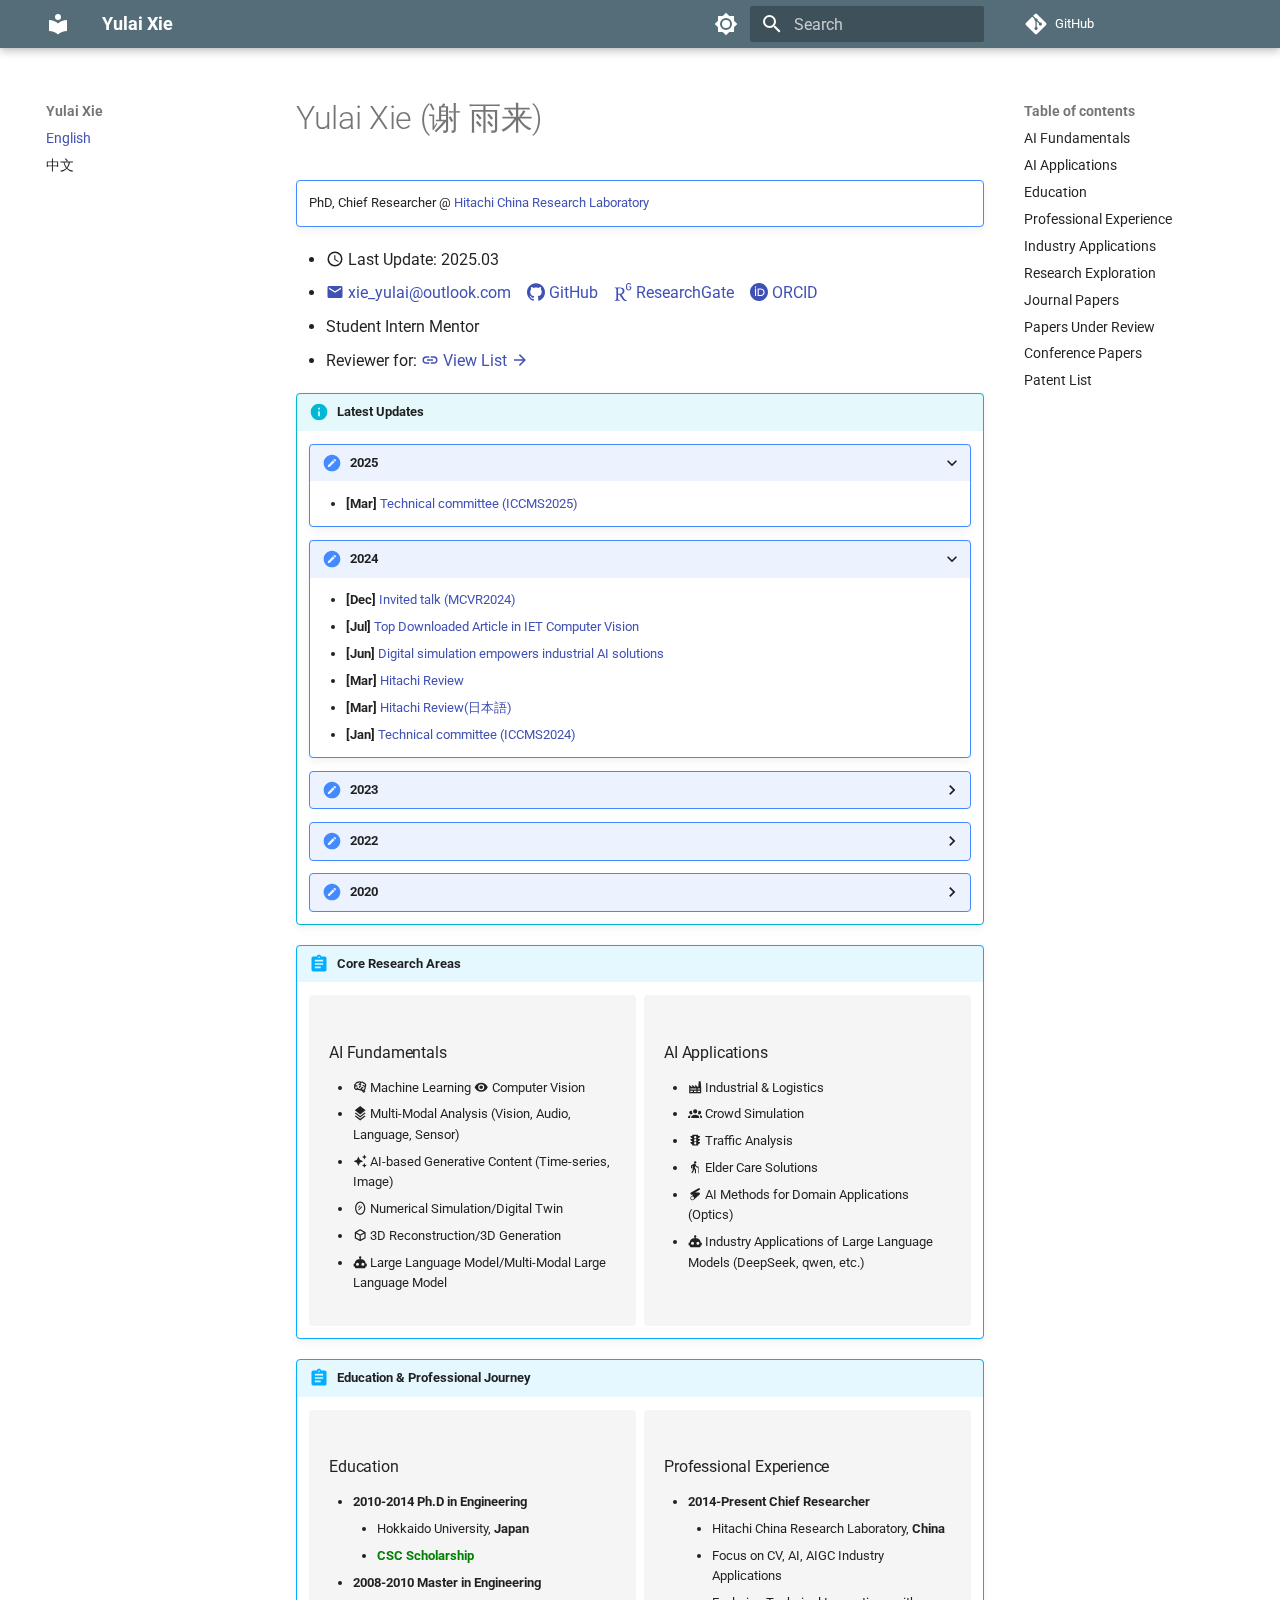
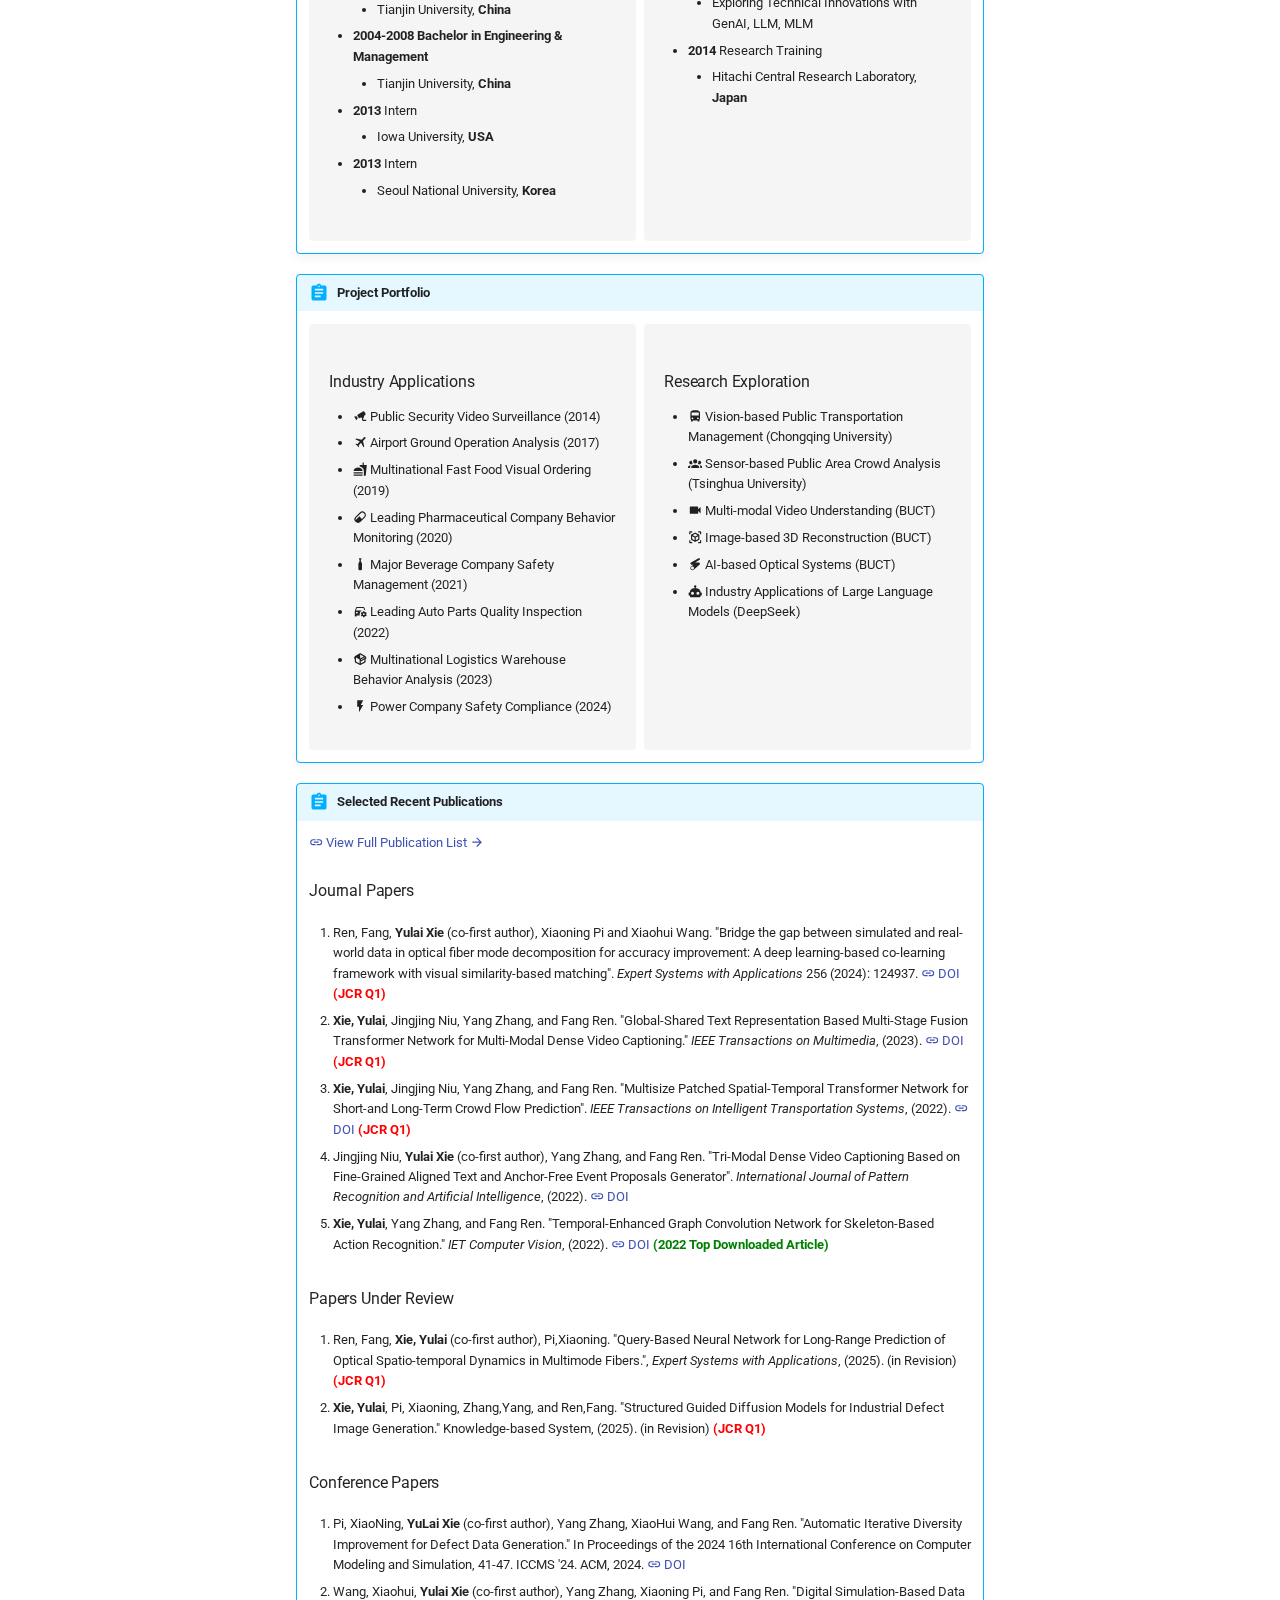
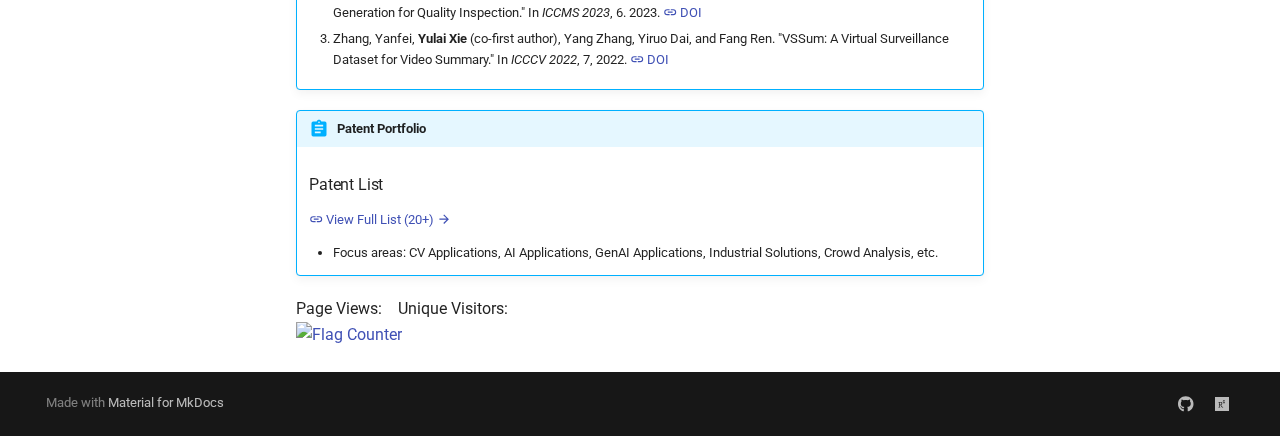
==== commit 30b18b41: "update" ====
--- a/index.html
+++ b/index.html
@@ -14,7 +14,7 @@
       
       
       <link rel="icon" href="assets/images/favicon.png">
-      <meta name="generator" content="mkdocs-1.6.1, mkdocs-material-9.6.7">
+      <meta name="generator" content="mkdocs-1.6.1, mkdocs-material-9.6.8">
     
     
       
@@ -303,25 +303,6 @@
     <ul class="md-nav__list" data-md-component="toc" data-md-scrollfix>
       
         <li class="md-nav__item">
-  <a href="#news" class="md-nav__link">
-    <span class="md-ellipsis">
-      News
-    </span>
-  </a>
-  
-</li>
-      
-        <li class="md-nav__item">
-  <a href="#research-interests" class="md-nav__link">
-    <span class="md-ellipsis">
-      Research Interests
-    </span>
-  </a>
-  
-    <nav class="md-nav" aria-label="Research Interests">
-      <ul class="md-nav__list">
-        
-          <li class="md-nav__item">
   <a href="#ai-fundamentals" class="md-nav__link">
     <span class="md-ellipsis">
       AI Fundamentals
@@ -329,8 +310,8 @@
   </a>
   
 </li>
-        
-          <li class="md-nav__item">
+      
+        <li class="md-nav__item">
   <a href="#ai-applications" class="md-nav__link">
     <span class="md-ellipsis">
       AI Applications
@@ -338,23 +319,8 @@
   </a>
   
 </li>
-        
-      </ul>
-    </nav>
-  
-</li>
-      
-        <li class="md-nav__item">
-  <a href="#education-experience" class="md-nav__link">
-    <span class="md-ellipsis">
-      Education &amp; Experience
-    </span>
-  </a>
-  
-    <nav class="md-nav" aria-label="Education &amp; Experience">
-      <ul class="md-nav__list">
-        
-          <li class="md-nav__item">
+      
+        <li class="md-nav__item">
   <a href="#education" class="md-nav__link">
     <span class="md-ellipsis">
       Education
@@ -362,8 +328,8 @@
   </a>
   
 </li>
-        
-          <li class="md-nav__item">
+      
+        <li class="md-nav__item">
   <a href="#professional-experience" class="md-nav__link">
     <span class="md-ellipsis">
       Professional Experience
@@ -371,23 +337,8 @@
   </a>
   
 </li>
-        
-      </ul>
-    </nav>
-  
-</li>
-      
-        <li class="md-nav__item">
-  <a href="#project-experience" class="md-nav__link">
-    <span class="md-ellipsis">
-      Project Experience
-    </span>
-  </a>
-  
-    <nav class="md-nav" aria-label="Project Experience">
-      <ul class="md-nav__list">
-        
-          <li class="md-nav__item">
+      
+        <li class="md-nav__item">
   <a href="#industry-applications" class="md-nav__link">
     <span class="md-ellipsis">
       Industry Applications
@@ -395,8 +346,8 @@
   </a>
   
 </li>
-        
-          <li class="md-nav__item">
+      
+        <li class="md-nav__item">
   <a href="#research-exploration" class="md-nav__link">
     <span class="md-ellipsis">
       Research Exploration
@@ -404,23 +355,8 @@
   </a>
   
 </li>
-        
-      </ul>
-    </nav>
-  
-</li>
-      
-        <li class="md-nav__item">
-  <a href="#publications" class="md-nav__link">
-    <span class="md-ellipsis">
-      Publications
-    </span>
-  </a>
-  
-    <nav class="md-nav" aria-label="Publications">
-      <ul class="md-nav__list">
-        
-          <li class="md-nav__item">
+      
+        <li class="md-nav__item">
   <a href="#journal-papers" class="md-nav__link">
     <span class="md-ellipsis">
       Journal Papers
@@ -428,8 +364,8 @@
   </a>
   
 </li>
-        
-          <li class="md-nav__item">
+      
+        <li class="md-nav__item">
   <a href="#papers-under-review" class="md-nav__link">
     <span class="md-ellipsis">
       Papers Under Review
@@ -437,8 +373,8 @@
   </a>
   
 </li>
-        
-          <li class="md-nav__item">
+      
+        <li class="md-nav__item">
   <a href="#conference-papers" class="md-nav__link">
     <span class="md-ellipsis">
       Conference Papers
@@ -446,33 +382,13 @@
   </a>
   
 </li>
-        
-      </ul>
-    </nav>
-  
-</li>
-      
-        <li class="md-nav__item">
-  <a href="#patents" class="md-nav__link">
-    <span class="md-ellipsis">
-      Patents
-    </span>
-  </a>
-  
-    <nav class="md-nav" aria-label="Patents">
-      <ul class="md-nav__list">
-        
-          <li class="md-nav__item">
+      
+        <li class="md-nav__item">
   <a href="#patent-list" class="md-nav__link">
     <span class="md-ellipsis">
       Patent List
     </span>
   </a>
-  
-</li>
-        
-      </ul>
-    </nav>
   
 </li>
       
@@ -532,25 +448,6 @@
     <ul class="md-nav__list" data-md-component="toc" data-md-scrollfix>
       
         <li class="md-nav__item">
-  <a href="#news" class="md-nav__link">
-    <span class="md-ellipsis">
-      News
-    </span>
-  </a>
-  
-</li>
-      
-        <li class="md-nav__item">
-  <a href="#research-interests" class="md-nav__link">
-    <span class="md-ellipsis">
-      Research Interests
-    </span>
-  </a>
-  
-    <nav class="md-nav" aria-label="Research Interests">
-      <ul class="md-nav__list">
-        
-          <li class="md-nav__item">
   <a href="#ai-fundamentals" class="md-nav__link">
     <span class="md-ellipsis">
       AI Fundamentals
@@ -558,8 +455,8 @@
   </a>
   
 </li>
-        
-          <li class="md-nav__item">
+      
+        <li class="md-nav__item">
   <a href="#ai-applications" class="md-nav__link">
     <span class="md-ellipsis">
       AI Applications
@@ -567,23 +464,8 @@
   </a>
   
 </li>
-        
-      </ul>
-    </nav>
-  
-</li>
-      
-        <li class="md-nav__item">
-  <a href="#education-experience" class="md-nav__link">
-    <span class="md-ellipsis">
-      Education &amp; Experience
-    </span>
-  </a>
-  
-    <nav class="md-nav" aria-label="Education &amp; Experience">
-      <ul class="md-nav__list">
-        
-          <li class="md-nav__item">
+      
+        <li class="md-nav__item">
   <a href="#education" class="md-nav__link">
     <span class="md-ellipsis">
       Education
@@ -591,8 +473,8 @@
   </a>
   
 </li>
-        
-          <li class="md-nav__item">
+      
+        <li class="md-nav__item">
   <a href="#professional-experience" class="md-nav__link">
     <span class="md-ellipsis">
       Professional Experience
@@ -600,23 +482,8 @@
   </a>
   
 </li>
-        
-      </ul>
-    </nav>
-  
-</li>
-      
-        <li class="md-nav__item">
-  <a href="#project-experience" class="md-nav__link">
-    <span class="md-ellipsis">
-      Project Experience
-    </span>
-  </a>
-  
-    <nav class="md-nav" aria-label="Project Experience">
-      <ul class="md-nav__list">
-        
-          <li class="md-nav__item">
+      
+        <li class="md-nav__item">
   <a href="#industry-applications" class="md-nav__link">
     <span class="md-ellipsis">
       Industry Applications
@@ -624,8 +491,8 @@
   </a>
   
 </li>
-        
-          <li class="md-nav__item">
+      
+        <li class="md-nav__item">
   <a href="#research-exploration" class="md-nav__link">
     <span class="md-ellipsis">
       Research Exploration
@@ -633,23 +500,8 @@
   </a>
   
 </li>
-        
-      </ul>
-    </nav>
-  
-</li>
-      
-        <li class="md-nav__item">
-  <a href="#publications" class="md-nav__link">
-    <span class="md-ellipsis">
-      Publications
-    </span>
-  </a>
-  
-    <nav class="md-nav" aria-label="Publications">
-      <ul class="md-nav__list">
-        
-          <li class="md-nav__item">
+      
+        <li class="md-nav__item">
   <a href="#journal-papers" class="md-nav__link">
     <span class="md-ellipsis">
       Journal Papers
@@ -657,8 +509,8 @@
   </a>
   
 </li>
-        
-          <li class="md-nav__item">
+      
+        <li class="md-nav__item">
   <a href="#papers-under-review" class="md-nav__link">
     <span class="md-ellipsis">
       Papers Under Review
@@ -666,8 +518,8 @@
   </a>
   
 </li>
-        
-          <li class="md-nav__item">
+      
+        <li class="md-nav__item">
   <a href="#conference-papers" class="md-nav__link">
     <span class="md-ellipsis">
       Conference Papers
@@ -675,33 +527,13 @@
   </a>
   
 </li>
-        
-      </ul>
-    </nav>
-  
-</li>
-      
-        <li class="md-nav__item">
-  <a href="#patents" class="md-nav__link">
-    <span class="md-ellipsis">
-      Patents
-    </span>
-  </a>
-  
-    <nav class="md-nav" aria-label="Patents">
-      <ul class="md-nav__list">
-        
-          <li class="md-nav__item">
+      
+        <li class="md-nav__item">
   <a href="#patent-list" class="md-nav__link">
     <span class="md-ellipsis">
       Patent List
     </span>
   </a>
-  
-</li>
-        
-      </ul>
-    </nav>
   
 </li>
       
@@ -726,15 +558,14 @@
 
 <h1 id="yulai-xie">Yulai Xie (谢 雨来)</h1>
 <div class="admonition note">
-<p>PhD, Chief Researcher @  <a href="https://www.hitachi.com.cn/hcrd/about/china/index.html">Hitachi China Research Laboratory</a></p>
+<p>PhD, Chief Researcher @ <a href="https://www.hitachi.com.cn/hcrd/about/china/index.html">Hitachi China Research Laboratory</a></p>
 </div>
 <ul>
 <li><span class="twemoji"><svg xmlns="http://www.w3.org/2000/svg" viewBox="0 0 24 24"><path d="M12 20a8 8 0 0 0 8-8 8 8 0 0 0-8-8 8 8 0 0 0-8 8 8 8 0 0 0 8 8m0-18a10 10 0 0 1 10 10 10 10 0 0 1-10 10C6.47 22 2 17.5 2 12A10 10 0 0 1 12 2m.5 5v5.25l4.5 2.67-.75 1.23L11 13V7z"/></svg></span> Last Update: 2025.03</li>
-<li><a href="mailto:xie_yulai@outlook.com"><span class="twemoji"><svg xmlns="http://www.w3.org/2000/svg" viewBox="0 0 24 24"><path d="m20 8-8 5-8-5V6l8 5 8-5m0-2H4c-1.11 0-2 .89-2 2v12a2 2 0 0 0 2 2h16a2 2 0 0 0 2-2V6a2 2 0 0 0-2-2"/></svg></span> xie_yulai@outlook.com</a></li>
-<li><a href="https://github.com/xieyulai"><span class="twemoji"><svg xmlns="http://www.w3.org/2000/svg" viewBox="0 0 24 24"><path d="M12 .297c-6.63 0-12 5.373-12 12 0 5.303 3.438 9.8 8.205 11.385.6.113.82-.258.82-.577 0-.285-.01-1.04-.015-2.04-3.338.724-4.042-1.61-4.042-1.61C4.422 18.07 3.633 17.7 3.633 17.7c-1.087-.744.084-.729.084-.729 1.205.084 1.838 1.236 1.838 1.236 1.07 1.835 2.809 1.305 3.495.998.108-.776.417-1.305.76-1.605-2.665-.3-5.466-1.332-5.466-5.93 0-1.31.465-2.38 1.235-3.22-.135-.303-.54-1.523.105-3.176 0 0 1.005-.322 3.3 1.23.96-.267 1.98-.399 3-.405 1.02.006 2.04.138 3 .405 2.28-1.552 3.285-1.23 3.285-1.23.645 1.653.24 2.873.12 3.176.765.84 1.23 1.91 1.23 3.22 0 4.61-2.805 5.625-5.475 5.92.42.36.81 1.096.81 2.22 0 1.606-.015 2.896-.015 3.286 0 .315.21.69.825.57C20.565 22.092 24 17.592 24 12.297c0-6.627-5.373-12-12-12"/></svg></span> GitHub</a> &nbsp;&nbsp; <a href="https://www.researchgate.net/profile/Yulai-Xie-2"><span class="twemoji"><svg xmlns="http://www.w3.org/2000/svg" viewBox="0 0 24 24"><path d="M19.586 0q-1.226.001-2.073.565-.846.565-1.213 1.68a3 3 0 0 0-.112.437 8 8 0 0 0-.078.53 9 9 0 0 0-.05.727q-.014.423-.013 1.016a31.121 31.123 0 0 0 .014 1.017 9 9 0 0 0 .05.727 8 8 0 0 0 .077.53h-.005a3 3 0 0 0 .113.438q.368 1.114 1.214 1.68.847.564 2.075.564c.8 0 1.536-.213 2.105-.603.57-.39.94-.916 1.175-1.65.076-.235.135-.558.177-.93a11 11 0 0 0 .043-1.207v-.82q0-.142-.14-.142h-3.064q-.14 0-.14.141v.956q0 .14.14.14h1.666q.084.001.084.086c0 .36 0 .62-.036.865-.038.244-.1.447-.147.606-.108.385-.348.664-.638.876s-.738.35-1.227.35c-.545 0-.901-.15-1.21-.353-.306-.203-.517-.454-.67-.915a3.1 3.1 0 0 1-.147-.762 17.366 17.367 0 0 1-.034-.656q-.015-.39-.014-.939a26.401 26.403 0 0 1 .014-.938 16 16 0 0 1 .035-.656 3.2 3.2 0 0 1 .148-.76 1.9 1.9 0 0 1 .742-1.01c.344-.244.593-.352 1.137-.352.508 0 .815.096 1.144.303.33.207.528.492.764.925q.069.141.198.07l1.044-.43q.113-.072.042-.199a3.6 3.6 0 0 0-.466-.742 3 3 0 0 0-.679-.607 3.3 3.3 0 0 0-.903-.41A4 4 0 0 0 19.586 0M8.217 5.836c-1.69 0-3.036.086-4.297.086-1.146 0-2.291 0-3.007-.029v.831l1.088.2c.744.144 1.174.488 1.174 2.264v11.288c0 1.777-.43 2.12-1.174 2.263l-1.088.2v.832c.773-.029 2.12-.086 3.465-.086 1.29 0 2.951.057 3.667.086v-.831l-1.49-.2c-.773-.115-1.174-.487-1.174-2.264v-4.784c.688.057 1.29.057 2.206.057 1.748 3.123 3.41 5.472 4.355 6.56.86 1.032 2.177 1.691 3.839 1.691.487 0 1.003-.086 1.318-.23v-.744c-1.031 0-2.063-.716-2.808-1.518-1.26-1.376-2.95-3.582-4.355-6.074 2.32-.545 4.04-2.722 4.04-4.9 0-3.208-2.492-4.698-5.758-4.698zm-.515 1.29c2.406 0 3.839 1.26 3.839 3.552 0 2.263-1.547 3.782-4.097 3.782-.974 0-1.404-.03-2.063-.086v-7.19c.66-.059 1.547-.059 2.32-.059z"/></svg></span> ResearchGate</a> &nbsp;&nbsp; <a href="https://orcid.org/0000-0003-0764-6579"><span class="twemoji"><svg xmlns="http://www.w3.org/2000/svg" viewBox="0 0 24 24"><path d="M12 0C5.372 0 0 5.372 0 12s5.372 12 12 12 12-5.372 12-12S18.628 0 12 0M7.369 4.378c.525 0 .947.431.947.947s-.422.947-.947.947a.95.95 0 0 1-.947-.947c0-.525.422-.947.947-.947m-.722 3.038h1.444v10.041H6.647zm3.562 0h3.9c3.712 0 5.344 2.653 5.344 5.025 0 2.578-2.016 5.025-5.325 5.025h-3.919zm1.444 1.303v7.444h2.297c3.272 0 4.022-2.484 4.022-3.722 0-2.016-1.284-3.722-4.097-3.722z"/></svg></span> ORCID</a></li>
-<li>Reviewer for: Multimeida System, IEEE TMM, IJMLC, Cluster Computing, IET CV, ECCV etc.</li>
-</ul>
-<h2 id="news"><strong>News</strong></h2>
+<li><a href="mailto:xie_yulai@outlook.com"><span class="twemoji"><svg xmlns="http://www.w3.org/2000/svg" viewBox="0 0 24 24"><path d="m20 8-8 5-8-5V6l8 5 8-5m0-2H4c-1.11 0-2 .89-2 2v12a2 2 0 0 0 2 2h16a2 2 0 0 0 2-2V6a2 2 0 0 0-2-2"/></svg></span> xie_yulai@outlook.com</a> &nbsp;&nbsp; <a href="https://github.com/xieyulai"><span class="twemoji"><svg xmlns="http://www.w3.org/2000/svg" viewBox="0 0 24 24"><path d="M12 .297c-6.63 0-12 5.373-12 12 0 5.303 3.438 9.8 8.205 11.385.6.113.82-.258.82-.577 0-.285-.01-1.04-.015-2.04-3.338.724-4.042-1.61-4.042-1.61C4.422 18.07 3.633 17.7 3.633 17.7c-1.087-.744.084-.729.084-.729 1.205.084 1.838 1.236 1.838 1.236 1.07 1.835 2.809 1.305 3.495.998.108-.776.417-1.305.76-1.605-2.665-.3-5.466-1.332-5.466-5.93 0-1.31.465-2.38 1.235-3.22-.135-.303-.54-1.523.105-3.176 0 0 1.005-.322 3.3 1.23.96-.267 1.98-.399 3-.405 1.02.006 2.04.138 3 .405 2.28-1.552 3.285-1.23 3.285-1.23.645 1.653.24 2.873.12 3.176.765.84 1.23 1.91 1.23 3.22 0 4.61-2.805 5.625-5.475 5.92.42.36.81 1.096.81 2.22 0 1.606-.015 2.896-.015 3.286 0 .315.21.69.825.57C20.565 22.092 24 17.592 24 12.297c0-6.627-5.373-12-12-12"/></svg></span> GitHub</a> &nbsp;&nbsp; <a href="https://www.researchgate.net/profile/Yulai-Xie-2"><span class="twemoji"><svg xmlns="http://www.w3.org/2000/svg" viewBox="0 0 24 24"><path d="M19.586 0q-1.226.001-2.073.565-.846.565-1.213 1.68a3 3 0 0 0-.112.437 8 8 0 0 0-.078.53 9 9 0 0 0-.05.727q-.014.423-.013 1.016a31.121 31.123 0 0 0 .014 1.017 9 9 0 0 0 .05.727 8 8 0 0 0 .077.53h-.005a3 3 0 0 0 .113.438q.368 1.114 1.214 1.68.847.564 2.075.564c.8 0 1.536-.213 2.105-.603.57-.39.94-.916 1.175-1.65.076-.235.135-.558.177-.93a11 11 0 0 0 .043-1.207v-.82q0-.142-.14-.142h-3.064q-.14 0-.14.141v.956q0 .14.14.14h1.666q.084.001.084.086c0 .36 0 .62-.036.865-.038.244-.1.447-.147.606-.108.385-.348.664-.638.876s-.738.35-1.227.35c-.545 0-.901-.15-1.21-.353-.306-.203-.517-.454-.67-.915a3.1 3.1 0 0 1-.147-.762 17.366 17.367 0 0 1-.034-.656q-.015-.39-.014-.939a26.401 26.403 0 0 1 .014-.938 16 16 0 0 1 .035-.656 3.2 3.2 0 0 1 .148-.76 1.9 1.9 0 0 1 .742-1.01c.344-.244.593-.352 1.137-.352.508 0 .815.096 1.144.303.33.207.528.492.764.925q.069.141.198.07l1.044-.43q.113-.072.042-.199a3.6 3.6 0 0 0-.466-.742 3 3 0 0 0-.679-.607 3.3 3.3 0 0 0-.903-.41A4 4 0 0 0 19.586 0M8.217 5.836c-1.69 0-3.036.086-4.297.086-1.146 0-2.291 0-3.007-.029v.831l1.088.2c.744.144 1.174.488 1.174 2.264v11.288c0 1.777-.43 2.12-1.174 2.263l-1.088.2v.832c.773-.029 2.12-.086 3.465-.086 1.29 0 2.951.057 3.667.086v-.831l-1.49-.2c-.773-.115-1.174-.487-1.174-2.264v-4.784c.688.057 1.29.057 2.206.057 1.748 3.123 3.41 5.472 4.355 6.56.86 1.032 2.177 1.691 3.839 1.691.487 0 1.003-.086 1.318-.23v-.744c-1.031 0-2.063-.716-2.808-1.518-1.26-1.376-2.95-3.582-4.355-6.074 2.32-.545 4.04-2.722 4.04-4.9 0-3.208-2.492-4.698-5.758-4.698zm-.515 1.29c2.406 0 3.839 1.26 3.839 3.552 0 2.263-1.547 3.782-4.097 3.782-.974 0-1.404-.03-2.063-.086v-7.19c.66-.059 1.547-.059 2.32-.059z"/></svg></span> ResearchGate</a> &nbsp;&nbsp; <a href="https://orcid.org/0000-0003-0764-6579"><span class="twemoji"><svg xmlns="http://www.w3.org/2000/svg" viewBox="0 0 24 24"><path d="M12 0C5.372 0 0 5.372 0 12s5.372 12 12 12 12-5.372 12-12S18.628 0 12 0M7.369 4.378c.525 0 .947.431.947.947s-.422.947-.947.947a.95.95 0 0 1-.947-.947c0-.525.422-.947.947-.947m-.722 3.038h1.444v10.041H6.647zm3.562 0h3.9c3.712 0 5.344 2.653 5.344 5.025 0 2.578-2.016 5.025-5.325 5.025h-3.919zm1.444 1.303v7.444h2.297c3.272 0 4.022-2.484 4.022-3.722 0-2.016-1.284-3.722-4.097-3.722z"/></svg></span> ORCID</a></li>
+<li>Student Intern Mentor</li>
+<li>Reviewer for: <a href="reviewer/"><span class="twemoji"><svg xmlns="http://www.w3.org/2000/svg" viewBox="0 0 24 24"><path d="M3.9 12c0-1.71 1.39-3.1 3.1-3.1h4V7H7a5 5 0 0 0-5 5 5 5 0 0 0 5 5h4v-1.9H7c-1.71 0-3.1-1.39-3.1-3.1M8 13h8v-2H8zm9-6h-4v1.9h4c1.71 0 3.1 1.39 3.1 3.1s-1.39 3.1-3.1 3.1h-4V17h4a5 5 0 0 0 5-5 5 5 0 0 0-5-5"/></svg></span> View List <span class="twemoji"><svg xmlns="http://www.w3.org/2000/svg" viewBox="0 0 24 24"><path d="M4 11v2h12l-5.5 5.5 1.42 1.42L19.84 12l-7.92-7.92L10.5 5.5 16 11z"/></svg></span></a></li>
+</ul>
 <div class="admonition info">
 <p class="admonition-title">Latest Updates</p>
 <details open="open">
@@ -747,7 +578,7 @@
 <summary>2024</summary>
 <ul>
 <li><strong>[Dec]</strong> <a href="https://www.mcvr.org/is.html">Invited talk (MCVR2024)</a></li>
-<li><strong>[Jnl]</strong> <a href="https://ietresearch.onlinelibrary.wiley.com/doi/full/10.1049/cvi2.12086">Top Downloaded Article in IET Computer Vision</a></li>
+<li><strong>[Jul]</strong> <a href="https://ietresearch.onlinelibrary.wiley.com/doi/full/10.1049/cvi2.12086">Top Downloaded Article in IET Computer Vision</a></li>
 <li><strong>[Jun]</strong> <a href="https://mp.weixin.qq.com/s?__biz=MzkxNzc1MzE0Mw==&amp;mid=2247490778&amp;idx=1&amp;sn=7ef570e479e0ff5e2353559f3e629fb8&amp;source=41#wechat_redirect">Digital simulation empowers industrial AI solutions</a></li>
 <li><strong>[Mar]</strong> <a href="https://www.hitachihyoron.com/rev/papers/2024/02/03/index.html">Hitachi Review</a> </li>
 <li><strong>[Mar]</strong> <a href="https://www.hitachihyoron.com/jp/papers/2024/03/03/index.html">Hitachi Review(日本語)</a></li>
@@ -776,19 +607,17 @@
 </ul>
 </details>
 </div>
-<h2 id="research-interests"><strong>Research Interests</strong></h2>
 <div class="admonition abstract">
 <p class="admonition-title">Core Research Areas</p>
 <div class="grid" markdown>
 <div class="column" markdown>
 <h3 id="ai-fundamentals">AI Fundamentals</h3>
 <ul>
-<li><span class="twemoji"><svg xmlns="http://www.w3.org/2000/svg" viewBox="0 0 24 24"><path d="M21.33 12.91c.09 1.55-.62 3.04-1.89 3.95l.77 1.49c.23.45.26.98.06 1.45-.19.47-.58.84-1.06 1l-.79.25a1.687 1.687 0 0 1-1.86-.55L14.44 18c-.89-.15-1.73-.53-2.44-1.1-.5.15-1 .23-1.5.23-.88 0-1.76-.27-2.5-.79-.53.16-1.07.23-1.62.22-.79.01-1.57-.15-2.3-.45a4.1 4.1 0 0 1-2.43-3.61c-.08-.72.04-1.45.35-2.11-.29-.75-.32-1.57-.07-2.33C2.3 7.11 3 6.32 3.87 5.82c.58-1.69 2.21-2.82 4-2.7 1.6-1.5 4.05-1.66 5.83-.37.42-.11.86-.17 1.3-.17 1.36-.03 2.65.57 3.5 1.64 2.04.53 3.5 2.35 3.58 4.47.05 1.11-.25 2.2-.86 3.13.07.36.11.72.11 1.09m-5-1.41c.57.07 1.02.5 1.02 1.07a1 1 0 0 1-1 1h-.63c-.32.9-.88 1.69-1.62 2.29.25.09.51.14.77.21 5.13-.07 4.53-3.2 4.53-3.25a2.59 2.59 0 0 0-2.69-2.49 1 1 0 0 1-1-1 1 1 0 0 1 1-1c1.23.03 2.41.49 3.33 1.3.05-.29.08-.59.08-.89-.06-1.24-.62-2.32-2.87-2.53-1.25-2.96-4.4-1.32-4.4-.4-.03.23.21.72.25.75a1 1 0 0 1 1 1c0 .55-.45 1-1 1-.53-.02-1.03-.22-1.43-.56-.48.31-1.03.5-1.6.56-.57.05-1.04-.35-1.07-.9a.97.97 0 0 1 .88-1.1c.16-.02.94-.14.94-.77 0-.66.25-1.29.68-1.79-.92-.25-1.91.08-2.91 1.29C6.75 5 6 5.25 5.45 7.2 4.5 7.67 4 8 3.78 9c1.08-.22 2.19-.13 3.22.25.5.19.78.75.59 1.29-.19.52-.77.78-1.29.59-.73-.32-1.55-.34-2.3-.06-.32.27-.32.83-.32 1.27 0 .74.37 1.43 1 1.83.53.27 1.12.41 1.71.4q-.225-.39-.39-.81a1.038 1.038 0 0 1 1.96-.68c.4 1.14 1.42 1.92 2.62 2.05 1.37-.07 2.59-.88 3.19-2.13.23-1.38 1.34-1.5 2.56-1.5m2 7.47-.62-1.3-.71.16 1 1.25zm-4.65-8.61a1 1 0 0 0-.91-1.03c-.71-.04-1.4.2-1.93.67-.57.58-.87 1.38-.84 2.19a1 1 0 0 0 1 1c.57 0 1-.45 1-1 0-.27.07-.54.23-.76.12-.1.27-.15.43-.15.55.03 1.02-.38 1.02-.92"/></svg></span> Machine Learning</li>
-<li><span class="twemoji"><svg xmlns="http://www.w3.org/2000/svg" viewBox="0 0 24 24"><path d="M12 9a3 3 0 0 0-3 3 3 3 0 0 0 3 3 3 3 0 0 0 3-3 3 3 0 0 0-3-3m0 8a5 5 0 0 1-5-5 5 5 0 0 1 5-5 5 5 0 0 1 5 5 5 5 0 0 1-5 5m0-12.5C7 4.5 2.73 7.61 1 12c1.73 4.39 6 7.5 11 7.5s9.27-3.11 11-7.5c-1.73-4.39-6-7.5-11-7.5"/></svg></span> Computer Vision</li>
+<li><span class="twemoji"><svg xmlns="http://www.w3.org/2000/svg" viewBox="0 0 24 24"><path d="M21.33 12.91c.09 1.55-.62 3.04-1.89 3.95l.77 1.49c.23.45.26.98.06 1.45-.19.47-.58.84-1.06 1l-.79.25a1.687 1.687 0 0 1-1.86-.55L14.44 18c-.89-.15-1.73-.53-2.44-1.1-.5.15-1 .23-1.5.23-.88 0-1.76-.27-2.5-.79-.53.16-1.07.23-1.62.22-.79.01-1.57-.15-2.3-.45a4.1 4.1 0 0 1-2.43-3.61c-.08-.72.04-1.45.35-2.11-.29-.75-.32-1.57-.07-2.33C2.3 7.11 3 6.32 3.87 5.82c.58-1.69 2.21-2.82 4-2.7 1.6-1.5 4.05-1.66 5.83-.37.42-.11.86-.17 1.3-.17 1.36-.03 2.65.57 3.5 1.64 2.04.53 3.5 2.35 3.58 4.47.05 1.11-.25 2.2-.86 3.13.07.36.11.72.11 1.09m-5-1.41c.57.07 1.02.5 1.02 1.07a1 1 0 0 1-1 1h-.63c-.32.9-.88 1.69-1.62 2.29.25.09.51.14.77.21 5.13-.07 4.53-3.2 4.53-3.25a2.59 2.59 0 0 0-2.69-2.49 1 1 0 0 1-1-1 1 1 0 0 1 1-1c1.23.03 2.41.49 3.33 1.3.05-.29.08-.59.08-.89-.06-1.24-.62-2.32-2.87-2.53-1.25-2.96-4.4-1.32-4.4-.4-.03.23.21.72.25.75a1 1 0 0 1 1 1c0 .55-.45 1-1 1-.53-.02-1.03-.22-1.43-.56-.48.31-1.03.5-1.6.56-.57.05-1.04-.35-1.07-.9a.97.97 0 0 1 .88-1.1c.16-.02.94-.14.94-.77 0-.66.25-1.29.68-1.79-.92-.25-1.91.08-2.91 1.29C6.75 5 6 5.25 5.45 7.2 4.5 7.67 4 8 3.78 9c1.08-.22 2.19-.13 3.22.25.5.19.78.75.59 1.29-.19.52-.77.78-1.29.59-.73-.32-1.55-.34-2.3-.06-.32.27-.32.83-.32 1.27 0 .74.37 1.43 1 1.83.53.27 1.12.41 1.71.4q-.225-.39-.39-.81a1.038 1.038 0 0 1 1.96-.68c.4 1.14 1.42 1.92 2.62 2.05 1.37-.07 2.59-.88 3.19-2.13.23-1.38 1.34-1.5 2.56-1.5m2 7.47-.62-1.3-.71.16 1 1.25zm-4.65-8.61a1 1 0 0 0-.91-1.03c-.71-.04-1.4.2-1.93.67-.57.58-.87 1.38-.84 2.19a1 1 0 0 0 1 1c.57 0 1-.45 1-1 0-.27.07-.54.23-.76.12-.1.27-.15.43-.15.55.03 1.02-.38 1.02-.92"/></svg></span> Machine Learning  <span class="twemoji"><svg xmlns="http://www.w3.org/2000/svg" viewBox="0 0 24 24"><path d="M12 9a3 3 0 0 0-3 3 3 3 0 0 0 3 3 3 3 0 0 0 3-3 3 3 0 0 0-3-3m0 8a5 5 0 0 1-5-5 5 5 0 0 1 5-5 5 5 0 0 1 5 5 5 5 0 0 1-5 5m0-12.5C7 4.5 2.73 7.61 1 12c1.73 4.39 6 7.5 11 7.5s9.27-3.11 11-7.5c-1.73-4.39-6-7.5-11-7.5"/></svg></span> Computer Vision</li>
 <li><span class="twemoji"><svg xmlns="http://www.w3.org/2000/svg" viewBox="0 0 24 24"><path d="M12 0 3 7l1.63 1.27L12 14l7.36-5.73L21 7zm7.37 10.73L12 16.47l-7.38-5.73L3 12l9 7 9-7zm0 5L12 21.47l-7.38-5.73L3 17l9 7 9-7z"/></svg></span> Multi-Modal Analysis (Vision, Audio, Language, Sensor)</li>
 <li><span class="twemoji"><svg xmlns="http://www.w3.org/2000/svg" viewBox="0 0 24 24"><path d="m19 1-1.26 2.75L15 5l2.74 1.26L19 9l1.25-2.74L23 5l-2.75-1.25M9 4 6.5 9.5 1 12l5.5 2.5L9 20l2.5-5.5L17 12l-5.5-2.5M19 15l-1.26 2.74L15 19l2.74 1.25L19 23l1.25-2.75L23 19l-2.75-1.26"/></svg></span> AI-based Generative Content (Time-series, Image)</li>
+<li><span class="twemoji"><svg xmlns="http://www.w3.org/2000/svg" viewBox="0 0 24 24"><path d="M12 1c4.69 0 8.5 4.93 8.5 11 0 6.08-3.81 11-8.5 11s-8.5-4.92-8.5-11C3.5 5.93 7.31 1 12 1m0 2c-3.59 0-6.5 4.03-6.5 9s2.91 9 6.5 9 6.5-4.03 6.5-9-2.91-9-6.5-9m-3.71 7.28 3.24-3.25 1.06 1.06-3.24 3.25zm.41 4.33 5.66-5.66L15.42 10l-5.66 5.67z"/></svg></span> Numerical Simulation/Digital Twin</li>
 <li><span class="twemoji"><svg xmlns="http://www.w3.org/2000/svg" viewBox="0 0 24 24"><path d="M21 16.5c0 .38-.21.71-.53.88l-7.9 4.44c-.16.12-.36.18-.57.18s-.41-.06-.57-.18l-7.9-4.44A.99.99 0 0 1 3 16.5v-9c0-.38.21-.71.53-.88l7.9-4.44c.16-.12.36-.18.57-.18s.41.06.57.18l7.9 4.44c.32.17.53.5.53.88zM12 4.15 6.04 7.5 12 10.85l5.96-3.35zM5 15.91l6 3.38v-6.71L5 9.21zm14 0v-6.7l-6 3.37v6.71z"/></svg></span> 3D Reconstruction/3D Generation</li>
-<li><span class="twemoji"><svg xmlns="http://www.w3.org/2000/svg" viewBox="0 0 24 24"><path d="m9 13-4 3c-1 .88-1.14 2.12-1 3 .13 1 .91 2.22 2 2.68 1.57.67 3.09.22 4.04-.76L19 13c1.86-1.38 1-4-1-4h-6l7.46-4.39c.44-.32.62-.79.6-1.24C20 2.67 19.46 2 18.6 2h-.06c-.35 0-.68.11-.98.29L5 9c-.81.46-1.06 1.24-1 2 .05 1.03.74 2 2 2m-1 5.5a2.5 2.5 0 0 1 5 0 2.5 2.5 0 0 1-5 0"/></svg></span> AI Methods for Domain Applications (Optics)</li>
 <li><span class="twemoji"><svg xmlns="http://www.w3.org/2000/svg" viewBox="0 0 24 24"><path d="M12 2a2 2 0 0 1 2 2c0 .74-.4 1.39-1 1.73V7h1a7 7 0 0 1 7 7h1a1 1 0 0 1 1 1v3a1 1 0 0 1-1 1h-1v1a2 2 0 0 1-2 2H5a2 2 0 0 1-2-2v-1H2a1 1 0 0 1-1-1v-3a1 1 0 0 1 1-1h1a7 7 0 0 1 7-7h1V5.73c-.6-.34-1-.99-1-1.73a2 2 0 0 1 2-2M7.5 13A2.5 2.5 0 0 0 5 15.5 2.5 2.5 0 0 0 7.5 18a2.5 2.5 0 0 0 2.5-2.5A2.5 2.5 0 0 0 7.5 13m9 0a2.5 2.5 0 0 0-2.5 2.5 2.5 2.5 0 0 0 2.5 2.5 2.5 2.5 0 0 0 2.5-2.5 2.5 2.5 0 0 0-2.5-2.5"/></svg></span> Large Language Model/Multi-Modal Large Language Model
 </div></li>
 </ul>
@@ -799,12 +628,12 @@
 <li><span class="twemoji"><svg xmlns="http://www.w3.org/2000/svg" viewBox="0 0 24 24"><path d="M12 5.5A3.5 3.5 0 0 1 15.5 9a3.5 3.5 0 0 1-3.5 3.5A3.5 3.5 0 0 1 8.5 9 3.5 3.5 0 0 1 12 5.5M5 8c.56 0 1.08.15 1.53.42-.15 1.43.27 2.85 1.13 3.96C7.16 13.34 6.16 14 5 14a3 3 0 0 1-3-3 3 3 0 0 1 3-3m14 0a3 3 0 0 1 3 3 3 3 0 0 1-3 3c-1.16 0-2.16-.66-2.66-1.62a5.54 5.54 0 0 0 1.13-3.96c.45-.27.97-.42 1.53-.42M5.5 18.25c0-2.07 2.91-3.75 6.5-3.75s6.5 1.68 6.5 3.75V20h-13zM0 20v-1.5c0-1.39 1.89-2.56 4.45-2.9-.59.68-.95 1.62-.95 2.65V20zm24 0h-3.5v-1.75c0-1.03-.36-1.97-.95-2.65 2.56.34 4.45 1.51 4.45 2.9z"/></svg></span> Crowd Simulation</li>
 <li><span class="twemoji"><svg xmlns="http://www.w3.org/2000/svg" viewBox="0 0 24 24"><path d="M12 9a2 2 0 0 1-2-2 2 2 0 0 1 2-2c1.11 0 2 .89 2 2a2 2 0 0 1-2 2m0 5a2 2 0 0 1-2-2 2 2 0 0 1 2-2c1.11 0 2 .89 2 2a2 2 0 0 1-2 2m0 5a2 2 0 0 1-2-2 2 2 0 0 1 2-2c1.11 0 2 .89 2 2a2 2 0 0 1-2 2m8-9h-3V8.86c1.72-.45 3-2 3-3.86h-3V4a1 1 0 0 0-1-1H8a1 1 0 0 0-1 1v1H4c0 1.86 1.28 3.41 3 3.86V10H4c0 1.86 1.28 3.41 3 3.86V15H4c0 1.86 1.28 3.41 3 3.86V20a1 1 0 0 0 1 1h8a1 1 0 0 0 1-1v-1.14c1.72-.45 3-2 3-3.86h-3v-1.14c1.72-.45 3-2 3-3.86"/></svg></span> Traffic Analysis</li>
 <li><span class="twemoji"><svg xmlns="http://www.w3.org/2000/svg" viewBox="0 0 24 24"><path d="M18 12.24V22h-.94v-9.76c0-.15-.06-.24-.13-.35a.42.42 0 0 0-.31-.13.46.46 0 0 0-.35.13c-.09.11-.13.21-.13.35v.92h-.91v-.66c-.7-.17-1.33-.46-1.88-.87s-1.01-.89-1.39-1.44l-.35 1.2c-.11.42-.11.85-.11 1.29v.65l1.85 2.61V22H11.5v-4.66L9.82 15l-.17 3.25L6.86 22l-1.48-1.13 2.39-3.23v-4.96c0-.53.05-1.05.14-1.57l.34-1.57-1.39.78v3.31H5v-4.4l5-2.83c.29-.14.59-.22.91-.22s.63.09.92.26c.32.18.56.44.74.79l.74 1.57c.29.58.73 1.07 1.33 1.46.59.39 1.25.59 1.98.59.38 0 .7.15.98.39.28.26.4.59.4 1M12 2a2 2 0 0 1 2 2c0 1.11-.89 2-2 2a2 2 0 1 1 0-4"/></svg></span> Elder Care Solutions</li>
+<li><span class="twemoji"><svg xmlns="http://www.w3.org/2000/svg" viewBox="0 0 24 24"><path d="m9 13-4 3c-1 .88-1.14 2.12-1 3 .13 1 .91 2.22 2 2.68 1.57.67 3.09.22 4.04-.76L19 13c1.86-1.38 1-4-1-4h-6l7.46-4.39c.44-.32.62-.79.6-1.24C20 2.67 19.46 2 18.6 2h-.06c-.35 0-.68.11-.98.29L5 9c-.81.46-1.06 1.24-1 2 .05 1.03.74 2 2 2m-1 5.5a2.5 2.5 0 0 1 5 0 2.5 2.5 0 0 1-5 0"/></svg></span> AI Methods for Domain Applications (Optics)</li>
 <li><span class="twemoji"><svg xmlns="http://www.w3.org/2000/svg" viewBox="0 0 24 24"><path d="M12 2a2 2 0 0 1 2 2c0 .74-.4 1.39-1 1.73V7h1a7 7 0 0 1 7 7h1a1 1 0 0 1 1 1v3a1 1 0 0 1-1 1h-1v1a2 2 0 0 1-2 2H5a2 2 0 0 1-2-2v-1H2a1 1 0 0 1-1-1v-3a1 1 0 0 1 1-1h1a7 7 0 0 1 7-7h1V5.73c-.6-.34-1-.99-1-1.73a2 2 0 0 1 2-2M7.5 13A2.5 2.5 0 0 0 5 15.5 2.5 2.5 0 0 0 7.5 18a2.5 2.5 0 0 0 2.5-2.5A2.5 2.5 0 0 0 7.5 13m9 0a2.5 2.5 0 0 0-2.5 2.5 2.5 2.5 0 0 0 2.5 2.5 2.5 2.5 0 0 0 2.5-2.5 2.5 2.5 0 0 0-2.5-2.5"/></svg></span> Industry Applications of Large Language Models (DeepSeek, qwen, etc.)
 </div></li>
 </ul>
 </div>
 </div>
-<h2 id="education-experience"><strong>Education &amp; Experience</strong></h2>
 <div class="admonition abstract">
 <p class="admonition-title">Education &amp; Professional Journey</p>
 <p><div class="grid" markdown>
@@ -816,12 +645,20 @@
 <li><span style="color:green; font-weight:bold;"> CSC Scholarship</span></li>
 </ul>
 </li>
-<li><strong>2004-2010</strong> <strong>Bachelor &amp; Master in Engineering</strong><ul>
+<li><strong>2008-2010</strong> <strong>Master in Engineering</strong><ul>
 <li>Tianjin University, <strong>China</strong></li>
 </ul>
 </li>
+<li><strong>2004-2008</strong> <strong>Bachelor in Engineering &amp; Management</strong><ul>
+<li>Tianjin University, <strong>China</strong></li>
+</ul>
+</li>
 <li><strong>2013</strong> Intern<ul>
-<li>Iowa University, <strong>USA</strong>
+<li>Iowa University, <strong>USA</strong></li>
+</ul>
+</li>
+<li><strong>2013</strong> Intern<ul>
+<li>Seoul National University, <strong>Korea</strong>
 </div>
 <div class="column" markdown></li>
 </ul>
@@ -843,7 +680,6 @@
 </li>
 </ul>
 </div>
-<h2 id="project-experience"><strong>Project Experience</strong></h2>
 <div class="admonition abstract">
 <p class="admonition-title">Project Portfolio</p>
 <p><div class="grid" markdown>
@@ -873,7 +709,6 @@
 </div></li>
 </ul>
 </div>
-<h2 id="publications"><strong>Publications</strong></h2>
 <div class="admonition abstract">
 <p class="admonition-title">Selected Recent Publications</p>
 <p><a href="publications/"><span class="twemoji"><svg xmlns="http://www.w3.org/2000/svg" viewBox="0 0 24 24"><path d="M3.9 12c0-1.71 1.39-3.1 3.1-3.1h4V7H7a5 5 0 0 0-5 5 5 5 0 0 0 5 5h4v-1.9H7c-1.71 0-3.1-1.39-3.1-3.1M8 13h8v-2H8zm9-6h-4v1.9h4c1.71 0 3.1 1.39 3.1 3.1s-1.39 3.1-3.1 3.1h-4V17h4a5 5 0 0 0 5-5 5 5 0 0 0-5-5"/></svg></span> View Full Publication List <span class="twemoji"><svg xmlns="http://www.w3.org/2000/svg" viewBox="0 0 24 24"><path d="M4 11v2h12l-5.5 5.5 1.42 1.42L19.84 12l-7.92-7.92L10.5 5.5 16 11z"/></svg></span></a></p>
@@ -917,7 +752,6 @@
 </li>
 </ol>
 </div>
-<h2 id="patents"><strong>Patents</strong></h2>
 <div class="admonition abstract">
 <p class="admonition-title">Patent Portfolio</p>
 <h3 id="patent-list">Patent List</h3>
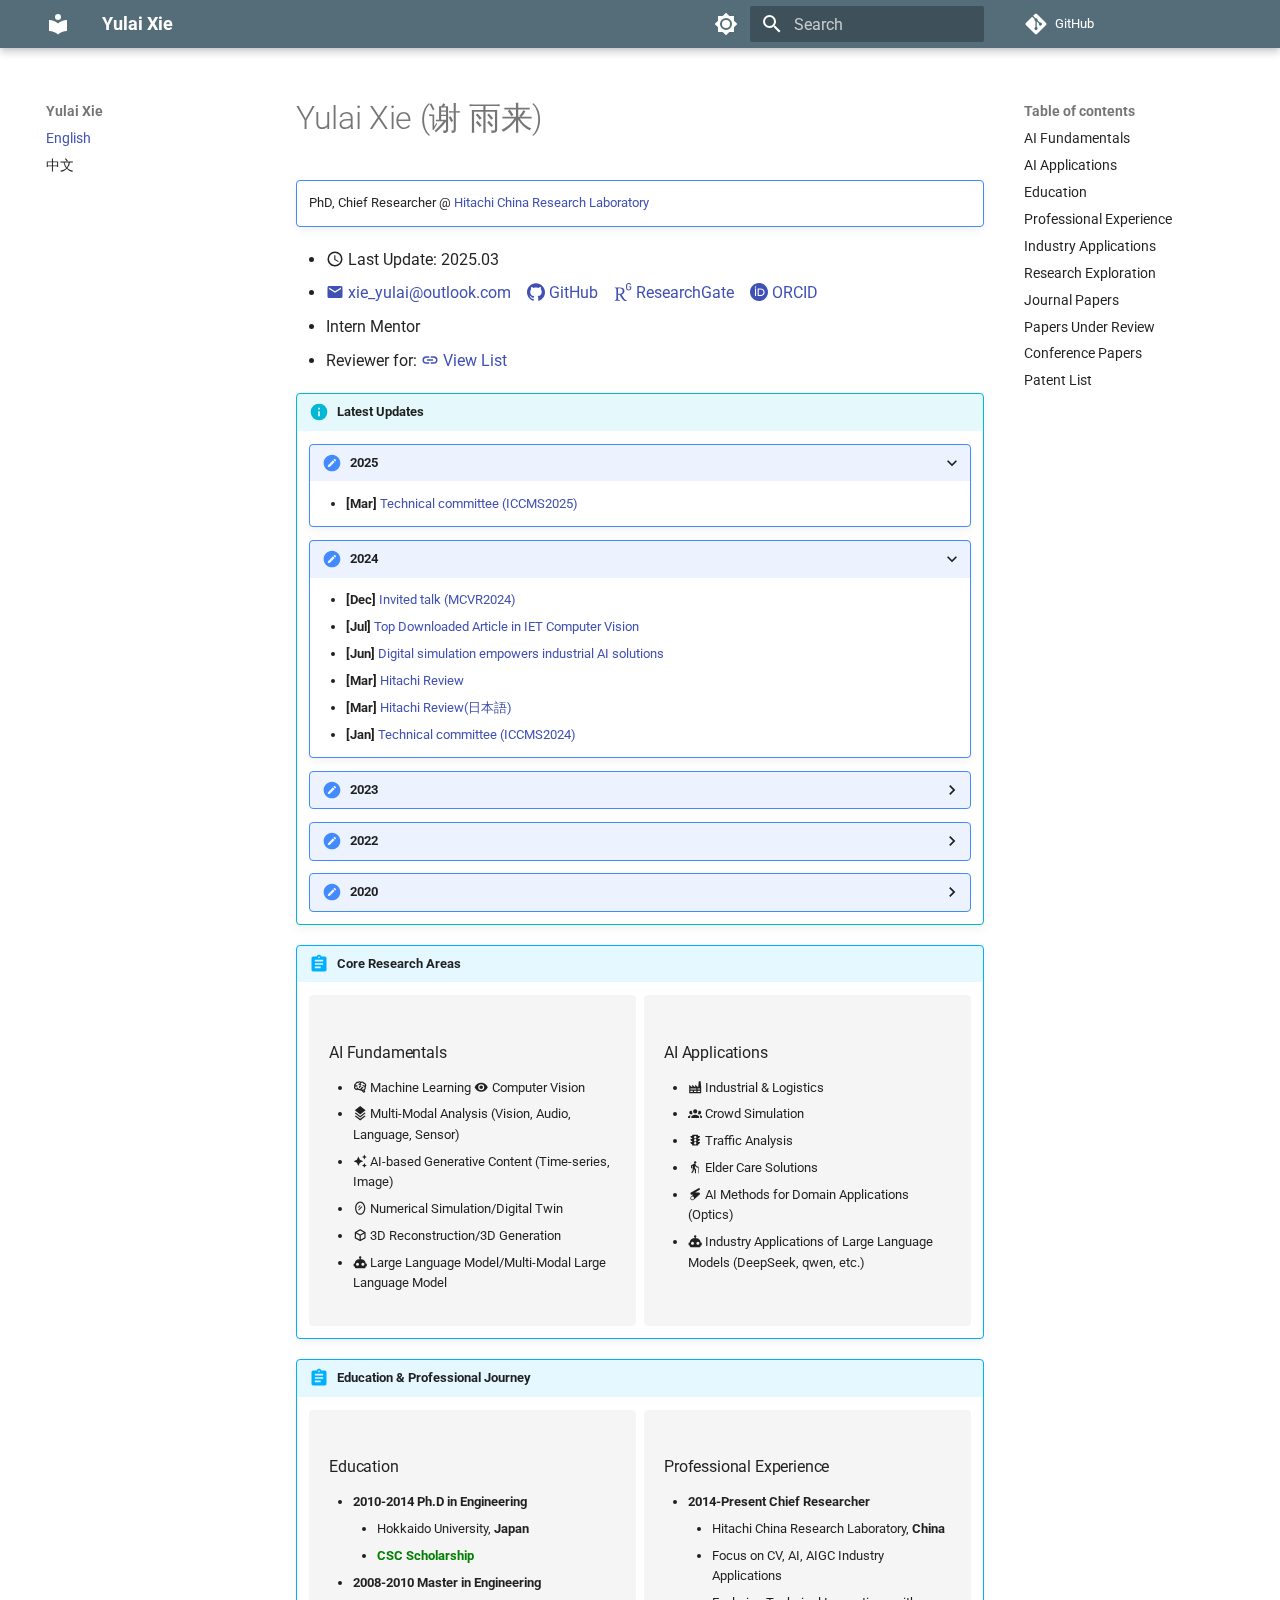
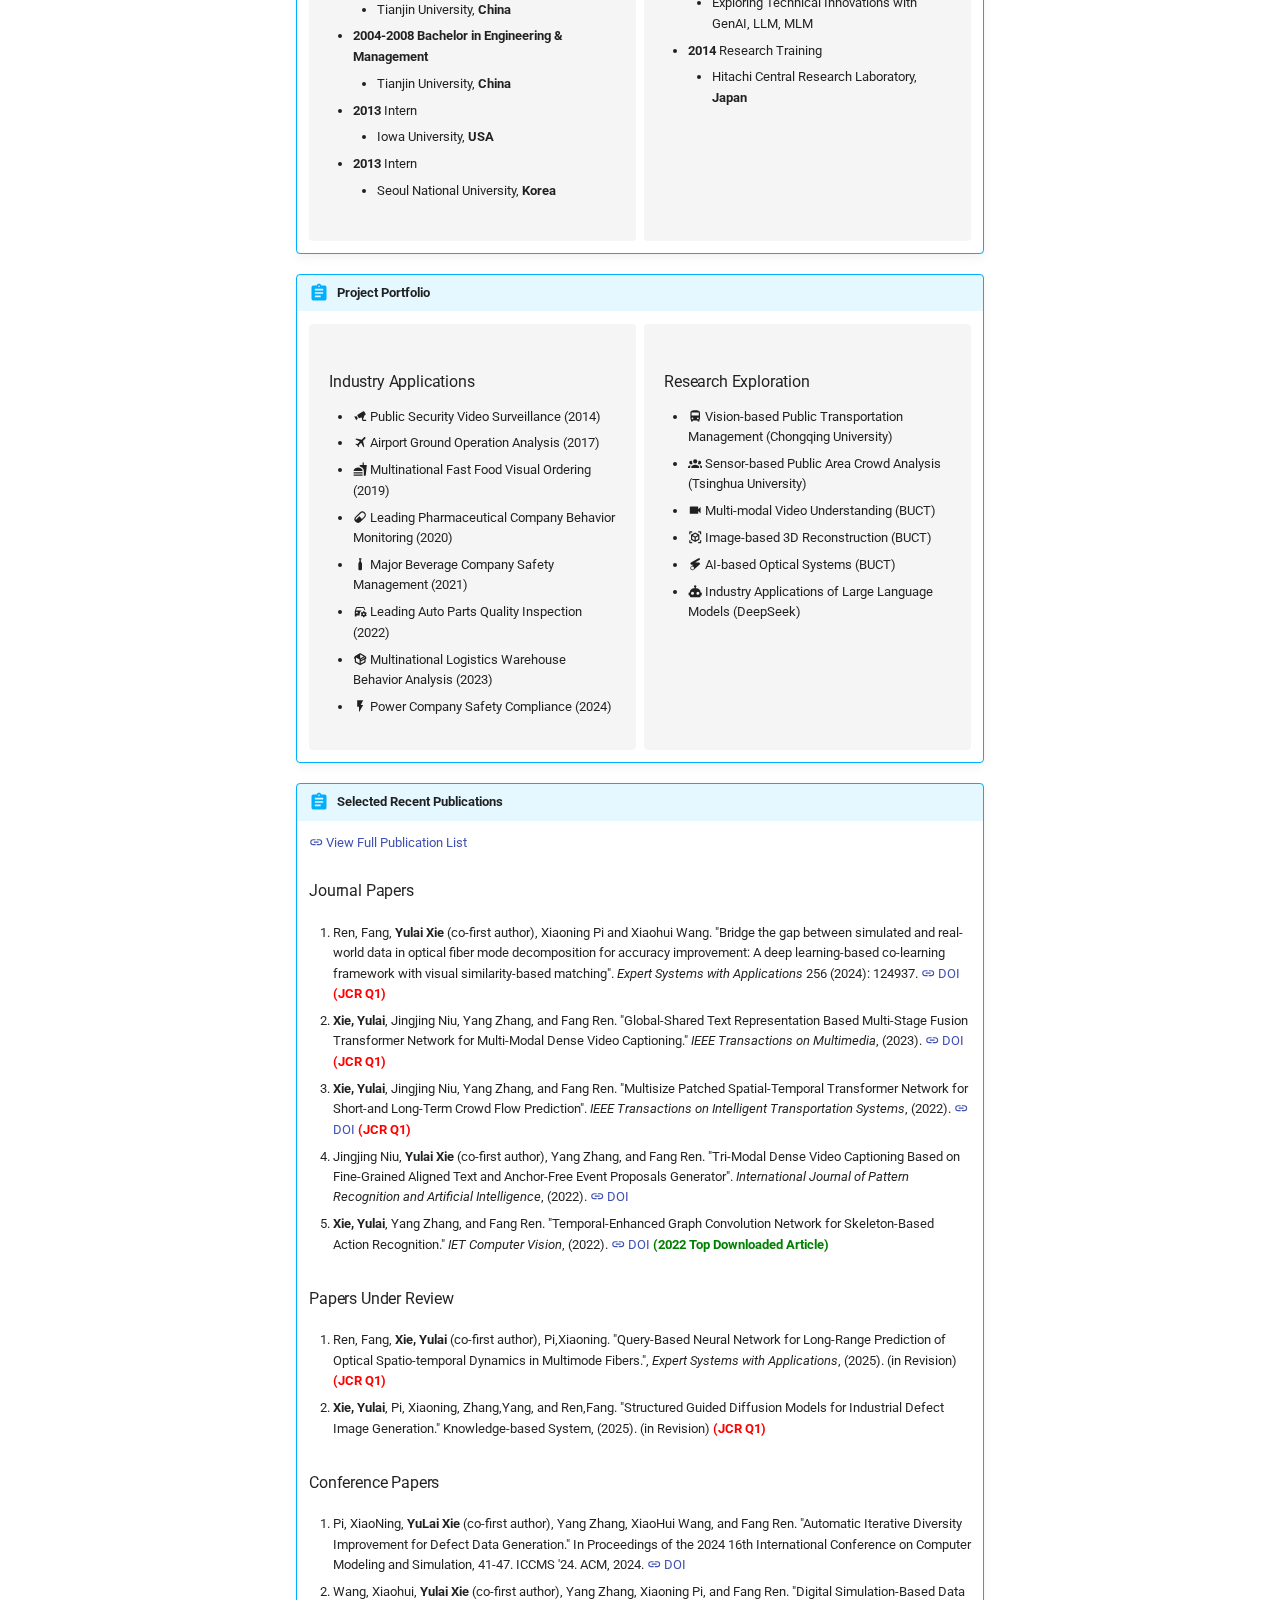
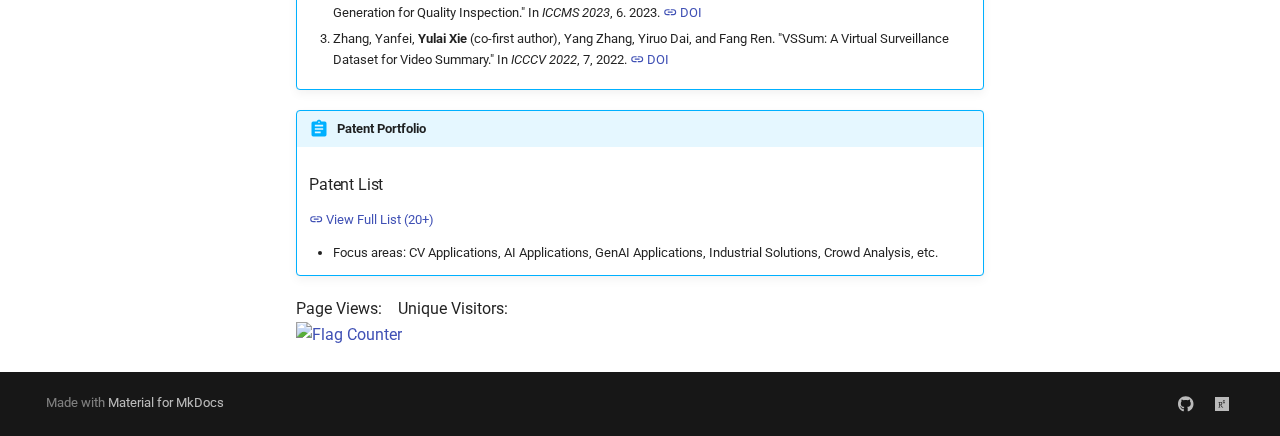
==== commit d3c616d0: "update" ====
--- a/index.html
+++ b/index.html
@@ -563,8 +563,8 @@
 <ul>
 <li><span class="twemoji"><svg xmlns="http://www.w3.org/2000/svg" viewBox="0 0 24 24"><path d="M12 20a8 8 0 0 0 8-8 8 8 0 0 0-8-8 8 8 0 0 0-8 8 8 8 0 0 0 8 8m0-18a10 10 0 0 1 10 10 10 10 0 0 1-10 10C6.47 22 2 17.5 2 12A10 10 0 0 1 12 2m.5 5v5.25l4.5 2.67-.75 1.23L11 13V7z"/></svg></span> Last Update: 2025.03</li>
 <li><a href="mailto:xie_yulai@outlook.com"><span class="twemoji"><svg xmlns="http://www.w3.org/2000/svg" viewBox="0 0 24 24"><path d="m20 8-8 5-8-5V6l8 5 8-5m0-2H4c-1.11 0-2 .89-2 2v12a2 2 0 0 0 2 2h16a2 2 0 0 0 2-2V6a2 2 0 0 0-2-2"/></svg></span> xie_yulai@outlook.com</a> &nbsp;&nbsp; <a href="https://github.com/xieyulai"><span class="twemoji"><svg xmlns="http://www.w3.org/2000/svg" viewBox="0 0 24 24"><path d="M12 .297c-6.63 0-12 5.373-12 12 0 5.303 3.438 9.8 8.205 11.385.6.113.82-.258.82-.577 0-.285-.01-1.04-.015-2.04-3.338.724-4.042-1.61-4.042-1.61C4.422 18.07 3.633 17.7 3.633 17.7c-1.087-.744.084-.729.084-.729 1.205.084 1.838 1.236 1.838 1.236 1.07 1.835 2.809 1.305 3.495.998.108-.776.417-1.305.76-1.605-2.665-.3-5.466-1.332-5.466-5.93 0-1.31.465-2.38 1.235-3.22-.135-.303-.54-1.523.105-3.176 0 0 1.005-.322 3.3 1.23.96-.267 1.98-.399 3-.405 1.02.006 2.04.138 3 .405 2.28-1.552 3.285-1.23 3.285-1.23.645 1.653.24 2.873.12 3.176.765.84 1.23 1.91 1.23 3.22 0 4.61-2.805 5.625-5.475 5.92.42.36.81 1.096.81 2.22 0 1.606-.015 2.896-.015 3.286 0 .315.21.69.825.57C20.565 22.092 24 17.592 24 12.297c0-6.627-5.373-12-12-12"/></svg></span> GitHub</a> &nbsp;&nbsp; <a href="https://www.researchgate.net/profile/Yulai-Xie-2"><span class="twemoji"><svg xmlns="http://www.w3.org/2000/svg" viewBox="0 0 24 24"><path d="M19.586 0q-1.226.001-2.073.565-.846.565-1.213 1.68a3 3 0 0 0-.112.437 8 8 0 0 0-.078.53 9 9 0 0 0-.05.727q-.014.423-.013 1.016a31.121 31.123 0 0 0 .014 1.017 9 9 0 0 0 .05.727 8 8 0 0 0 .077.53h-.005a3 3 0 0 0 .113.438q.368 1.114 1.214 1.68.847.564 2.075.564c.8 0 1.536-.213 2.105-.603.57-.39.94-.916 1.175-1.65.076-.235.135-.558.177-.93a11 11 0 0 0 .043-1.207v-.82q0-.142-.14-.142h-3.064q-.14 0-.14.141v.956q0 .14.14.14h1.666q.084.001.084.086c0 .36 0 .62-.036.865-.038.244-.1.447-.147.606-.108.385-.348.664-.638.876s-.738.35-1.227.35c-.545 0-.901-.15-1.21-.353-.306-.203-.517-.454-.67-.915a3.1 3.1 0 0 1-.147-.762 17.366 17.367 0 0 1-.034-.656q-.015-.39-.014-.939a26.401 26.403 0 0 1 .014-.938 16 16 0 0 1 .035-.656 3.2 3.2 0 0 1 .148-.76 1.9 1.9 0 0 1 .742-1.01c.344-.244.593-.352 1.137-.352.508 0 .815.096 1.144.303.33.207.528.492.764.925q.069.141.198.07l1.044-.43q.113-.072.042-.199a3.6 3.6 0 0 0-.466-.742 3 3 0 0 0-.679-.607 3.3 3.3 0 0 0-.903-.41A4 4 0 0 0 19.586 0M8.217 5.836c-1.69 0-3.036.086-4.297.086-1.146 0-2.291 0-3.007-.029v.831l1.088.2c.744.144 1.174.488 1.174 2.264v11.288c0 1.777-.43 2.12-1.174 2.263l-1.088.2v.832c.773-.029 2.12-.086 3.465-.086 1.29 0 2.951.057 3.667.086v-.831l-1.49-.2c-.773-.115-1.174-.487-1.174-2.264v-4.784c.688.057 1.29.057 2.206.057 1.748 3.123 3.41 5.472 4.355 6.56.86 1.032 2.177 1.691 3.839 1.691.487 0 1.003-.086 1.318-.23v-.744c-1.031 0-2.063-.716-2.808-1.518-1.26-1.376-2.95-3.582-4.355-6.074 2.32-.545 4.04-2.722 4.04-4.9 0-3.208-2.492-4.698-5.758-4.698zm-.515 1.29c2.406 0 3.839 1.26 3.839 3.552 0 2.263-1.547 3.782-4.097 3.782-.974 0-1.404-.03-2.063-.086v-7.19c.66-.059 1.547-.059 2.32-.059z"/></svg></span> ResearchGate</a> &nbsp;&nbsp; <a href="https://orcid.org/0000-0003-0764-6579"><span class="twemoji"><svg xmlns="http://www.w3.org/2000/svg" viewBox="0 0 24 24"><path d="M12 0C5.372 0 0 5.372 0 12s5.372 12 12 12 12-5.372 12-12S18.628 0 12 0M7.369 4.378c.525 0 .947.431.947.947s-.422.947-.947.947a.95.95 0 0 1-.947-.947c0-.525.422-.947.947-.947m-.722 3.038h1.444v10.041H6.647zm3.562 0h3.9c3.712 0 5.344 2.653 5.344 5.025 0 2.578-2.016 5.025-5.325 5.025h-3.919zm1.444 1.303v7.444h2.297c3.272 0 4.022-2.484 4.022-3.722 0-2.016-1.284-3.722-4.097-3.722z"/></svg></span> ORCID</a></li>
-<li>Student Intern Mentor</li>
-<li>Reviewer for: <a href="reviewer/"><span class="twemoji"><svg xmlns="http://www.w3.org/2000/svg" viewBox="0 0 24 24"><path d="M3.9 12c0-1.71 1.39-3.1 3.1-3.1h4V7H7a5 5 0 0 0-5 5 5 5 0 0 0 5 5h4v-1.9H7c-1.71 0-3.1-1.39-3.1-3.1M8 13h8v-2H8zm9-6h-4v1.9h4c1.71 0 3.1 1.39 3.1 3.1s-1.39 3.1-3.1 3.1h-4V17h4a5 5 0 0 0 5-5 5 5 0 0 0-5-5"/></svg></span> View List <span class="twemoji"><svg xmlns="http://www.w3.org/2000/svg" viewBox="0 0 24 24"><path d="M4 11v2h12l-5.5 5.5 1.42 1.42L19.84 12l-7.92-7.92L10.5 5.5 16 11z"/></svg></span></a></li>
+<li>Intern Mentor</li>
+<li>Reviewer for: <a href="reviewer/"><span class="twemoji"><svg xmlns="http://www.w3.org/2000/svg" viewBox="0 0 24 24"><path d="M3.9 12c0-1.71 1.39-3.1 3.1-3.1h4V7H7a5 5 0 0 0-5 5 5 5 0 0 0 5 5h4v-1.9H7c-1.71 0-3.1-1.39-3.1-3.1M8 13h8v-2H8zm9-6h-4v1.9h4c1.71 0 3.1 1.39 3.1 3.1s-1.39 3.1-3.1 3.1h-4V17h4a5 5 0 0 0 5-5 5 5 0 0 0-5-5"/></svg></span> View List</a></li>
 </ul>
 <div class="admonition info">
 <p class="admonition-title">Latest Updates</p>
@@ -711,7 +711,7 @@
 </div>
 <div class="admonition abstract">
 <p class="admonition-title">Selected Recent Publications</p>
-<p><a href="publications/"><span class="twemoji"><svg xmlns="http://www.w3.org/2000/svg" viewBox="0 0 24 24"><path d="M3.9 12c0-1.71 1.39-3.1 3.1-3.1h4V7H7a5 5 0 0 0-5 5 5 5 0 0 0 5 5h4v-1.9H7c-1.71 0-3.1-1.39-3.1-3.1M8 13h8v-2H8zm9-6h-4v1.9h4c1.71 0 3.1 1.39 3.1 3.1s-1.39 3.1-3.1 3.1h-4V17h4a5 5 0 0 0 5-5 5 5 0 0 0-5-5"/></svg></span> View Full Publication List <span class="twemoji"><svg xmlns="http://www.w3.org/2000/svg" viewBox="0 0 24 24"><path d="M4 11v2h12l-5.5 5.5 1.42 1.42L19.84 12l-7.92-7.92L10.5 5.5 16 11z"/></svg></span></a></p>
+<p><a href="publications/"><span class="twemoji"><svg xmlns="http://www.w3.org/2000/svg" viewBox="0 0 24 24"><path d="M3.9 12c0-1.71 1.39-3.1 3.1-3.1h4V7H7a5 5 0 0 0-5 5 5 5 0 0 0 5 5h4v-1.9H7c-1.71 0-3.1-1.39-3.1-3.1M8 13h8v-2H8zm9-6h-4v1.9h4c1.71 0 3.1 1.39 3.1 3.1s-1.39 3.1-3.1 3.1h-4V17h4a5 5 0 0 0 5-5 5 5 0 0 0-5-5"/></svg></span> View Full Publication List</a></p>
 <h3 id="journal-papers">Journal Papers</h3>
 <ol>
 <li>
@@ -755,7 +755,7 @@
 <div class="admonition abstract">
 <p class="admonition-title">Patent Portfolio</p>
 <h3 id="patent-list">Patent List</h3>
-<p><a href="https://www.patentguru.com/cn/inventor/%E8%B0%A2%E9%9B%A8%E6%9D%A5?q=asn=(%E6%97%A5%E7%AB%8B)&amp;inventor=%22%E8%B0%A2%E9%9B%A8%E6%9D%A5%22"><span class="twemoji"><svg xmlns="http://www.w3.org/2000/svg" viewBox="0 0 24 24"><path d="M3.9 12c0-1.71 1.39-3.1 3.1-3.1h4V7H7a5 5 0 0 0-5 5 5 5 0 0 0 5 5h4v-1.9H7c-1.71 0-3.1-1.39-3.1-3.1M8 13h8v-2H8zm9-6h-4v1.9h4c1.71 0 3.1 1.39 3.1 3.1s-1.39 3.1-3.1 3.1h-4V17h4a5 5 0 0 0 5-5 5 5 0 0 0-5-5"/></svg></span> View Full List (20+) <span class="twemoji"><svg xmlns="http://www.w3.org/2000/svg" viewBox="0 0 24 24"><path d="M4 11v2h12l-5.5 5.5 1.42 1.42L19.84 12l-7.92-7.92L10.5 5.5 16 11z"/></svg></span></a></p>
+<p><a href="https://www.patentguru.com/cn/inventor/%E8%B0%A2%E9%9B%A8%E6%9D%A5?q=asn=(%E6%97%A5%E7%AB%8B)&amp;inventor=%22%E8%B0%A2%E9%9B%A8%E6%9D%A5%22"><span class="twemoji"><svg xmlns="http://www.w3.org/2000/svg" viewBox="0 0 24 24"><path d="M3.9 12c0-1.71 1.39-3.1 3.1-3.1h4V7H7a5 5 0 0 0-5 5 5 5 0 0 0 5 5h4v-1.9H7c-1.71 0-3.1-1.39-3.1-3.1M8 13h8v-2H8zm9-6h-4v1.9h4c1.71 0 3.1 1.39 3.1 3.1s-1.39 3.1-3.1 3.1h-4V17h4a5 5 0 0 0 5-5 5 5 0 0 0-5-5"/></svg></span> View Full List (20+)</a></p>
 <ul>
 <li>Focus areas: CV Applications, AI Applications, GenAI Applications, Industrial Solutions, Crowd Analysis, etc.</li>
 </ul>
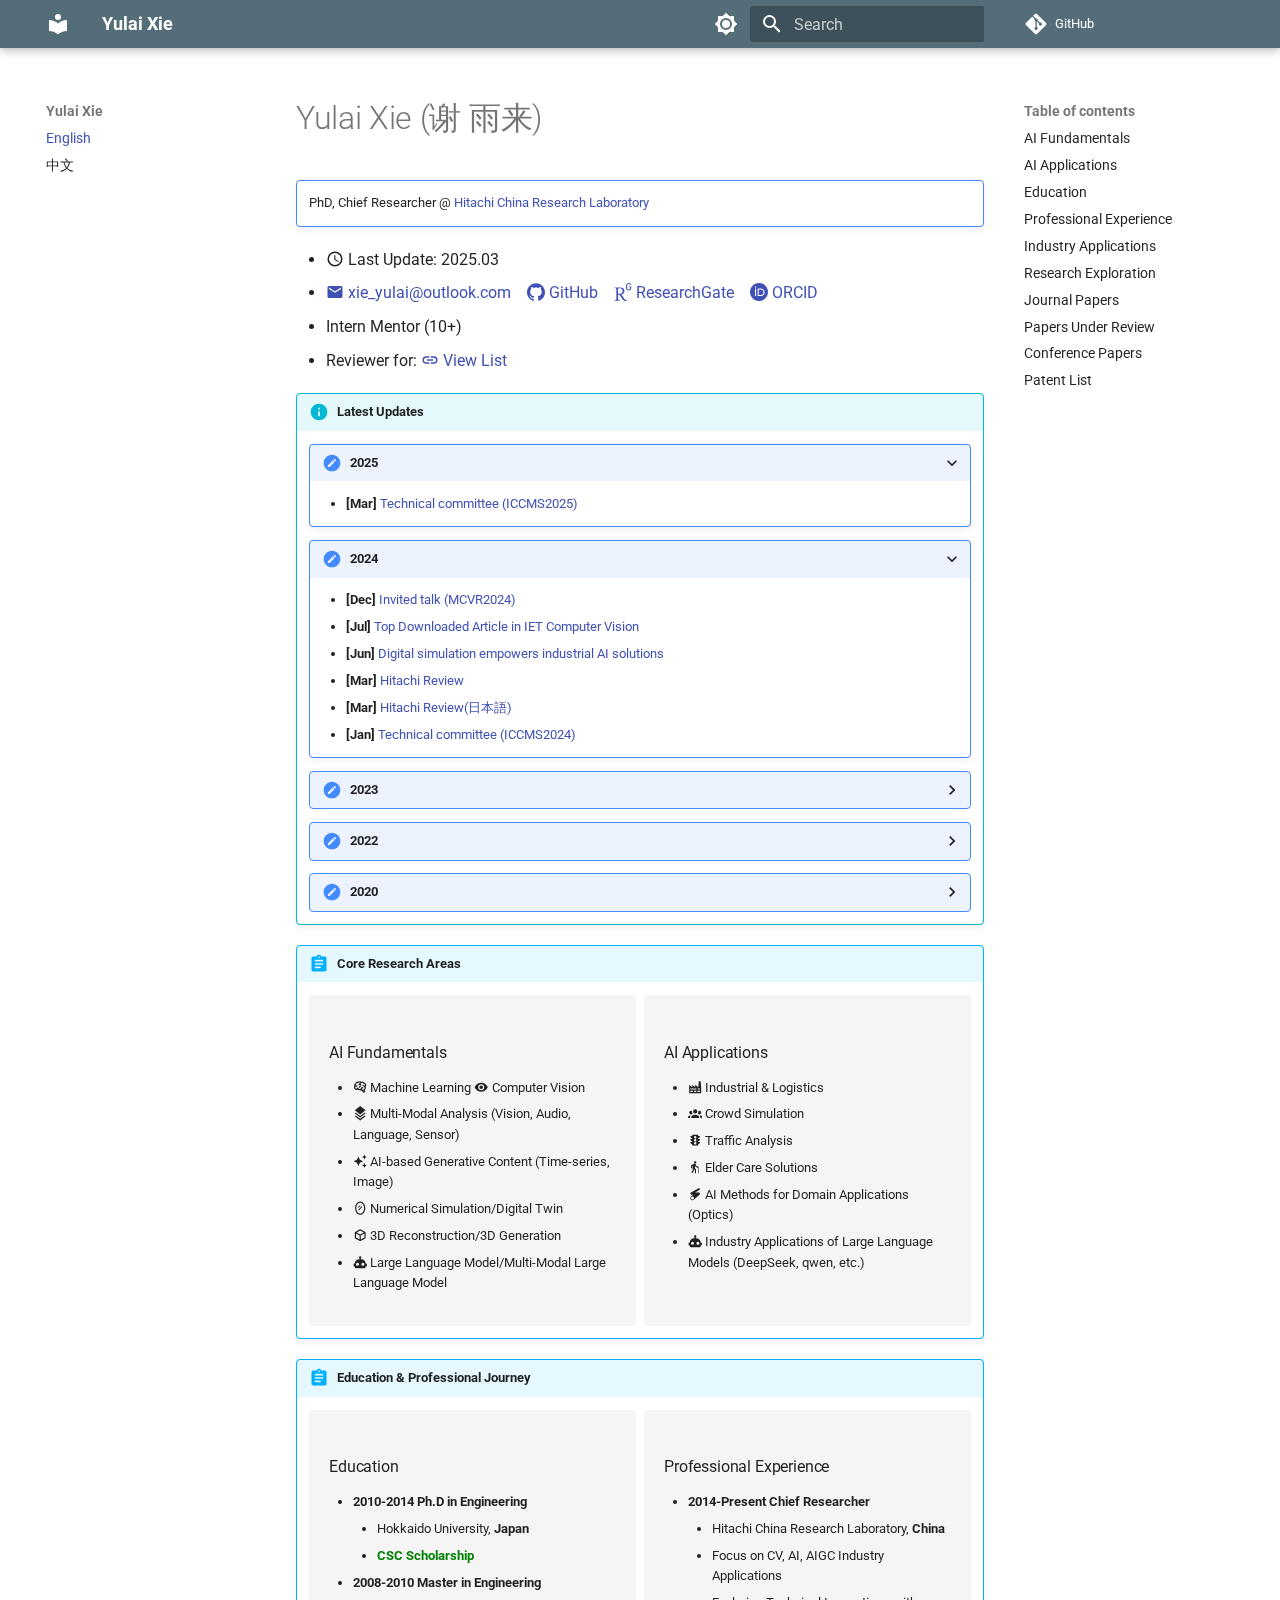
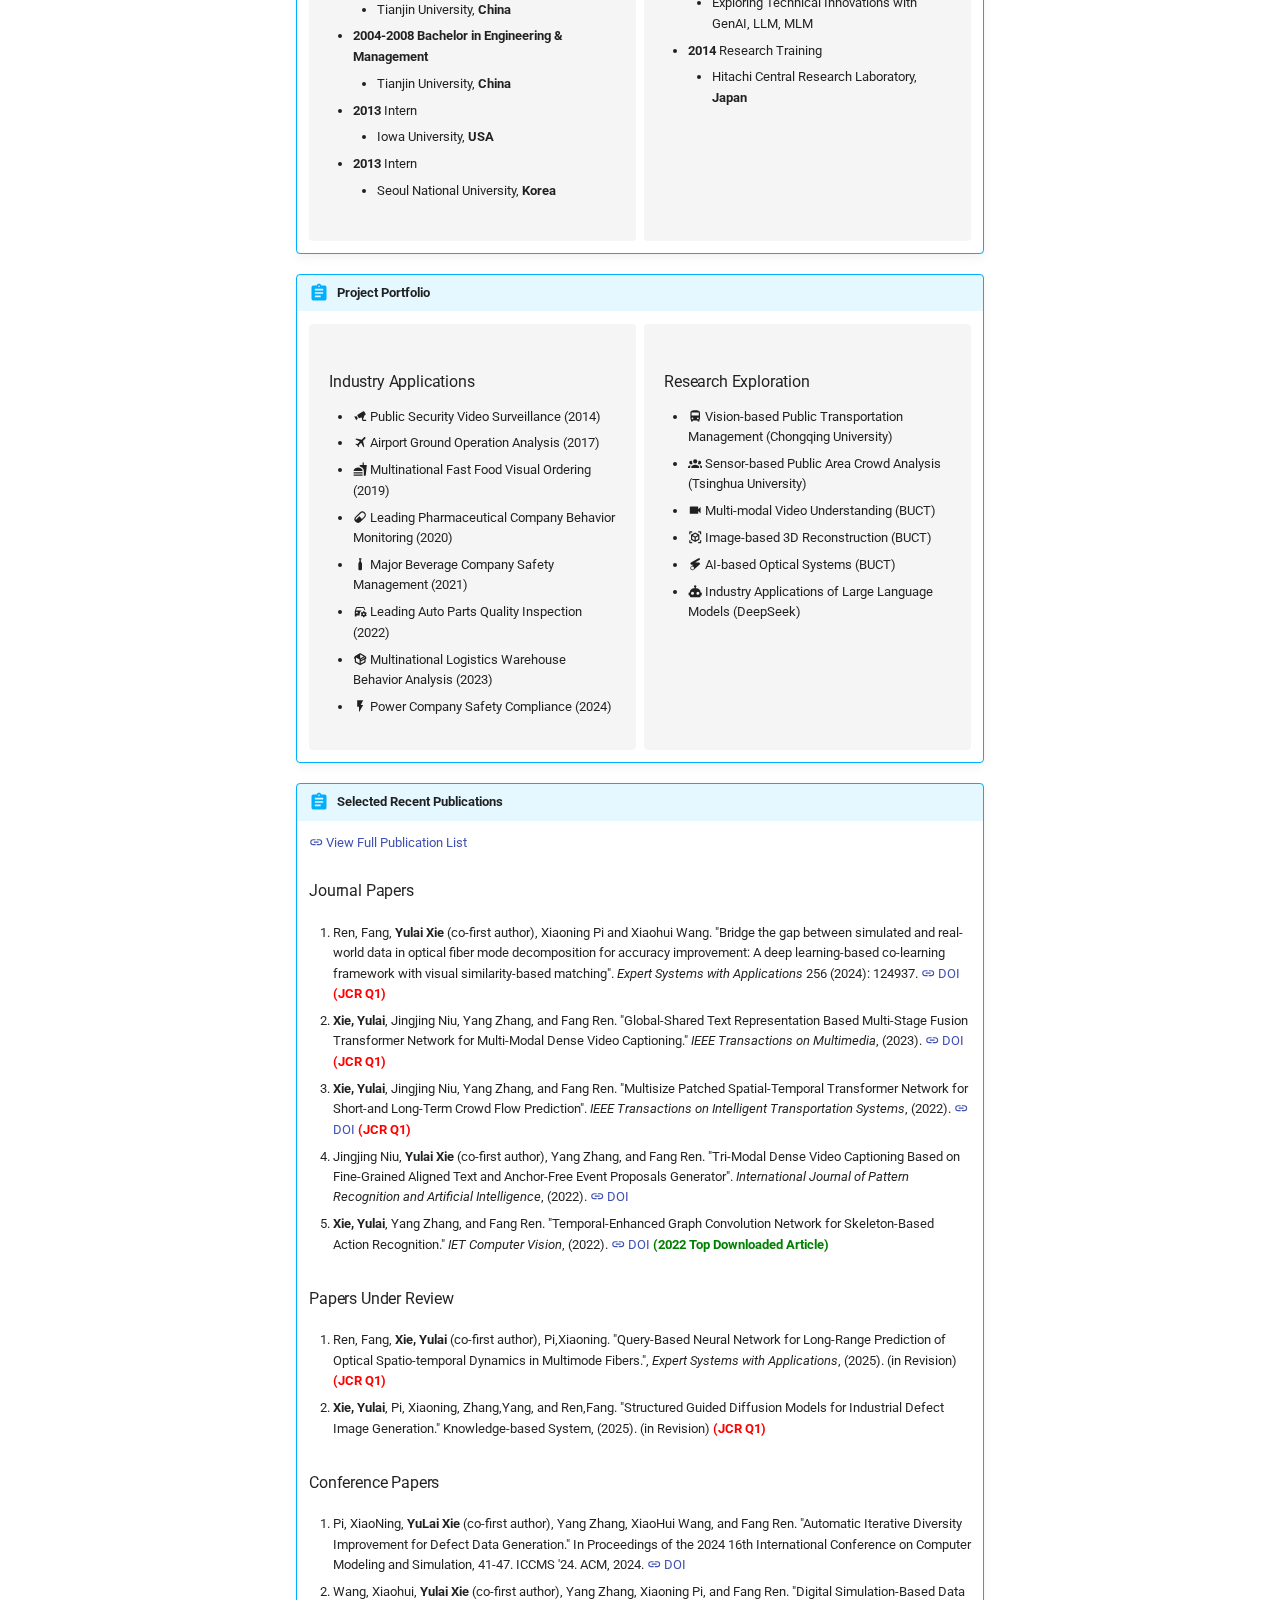
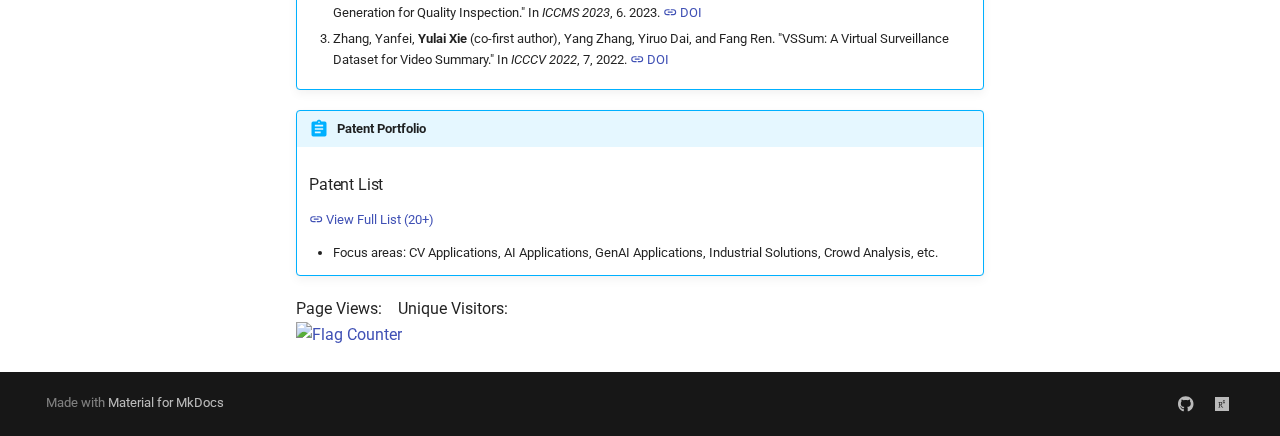
==== commit c9181cf6: "update" ====
--- a/index.html
+++ b/index.html
@@ -563,7 +563,7 @@
 <ul>
 <li><span class="twemoji"><svg xmlns="http://www.w3.org/2000/svg" viewBox="0 0 24 24"><path d="M12 20a8 8 0 0 0 8-8 8 8 0 0 0-8-8 8 8 0 0 0-8 8 8 8 0 0 0 8 8m0-18a10 10 0 0 1 10 10 10 10 0 0 1-10 10C6.47 22 2 17.5 2 12A10 10 0 0 1 12 2m.5 5v5.25l4.5 2.67-.75 1.23L11 13V7z"/></svg></span> Last Update: 2025.03</li>
 <li><a href="mailto:xie_yulai@outlook.com"><span class="twemoji"><svg xmlns="http://www.w3.org/2000/svg" viewBox="0 0 24 24"><path d="m20 8-8 5-8-5V6l8 5 8-5m0-2H4c-1.11 0-2 .89-2 2v12a2 2 0 0 0 2 2h16a2 2 0 0 0 2-2V6a2 2 0 0 0-2-2"/></svg></span> xie_yulai@outlook.com</a> &nbsp;&nbsp; <a href="https://github.com/xieyulai"><span class="twemoji"><svg xmlns="http://www.w3.org/2000/svg" viewBox="0 0 24 24"><path d="M12 .297c-6.63 0-12 5.373-12 12 0 5.303 3.438 9.8 8.205 11.385.6.113.82-.258.82-.577 0-.285-.01-1.04-.015-2.04-3.338.724-4.042-1.61-4.042-1.61C4.422 18.07 3.633 17.7 3.633 17.7c-1.087-.744.084-.729.084-.729 1.205.084 1.838 1.236 1.838 1.236 1.07 1.835 2.809 1.305 3.495.998.108-.776.417-1.305.76-1.605-2.665-.3-5.466-1.332-5.466-5.93 0-1.31.465-2.38 1.235-3.22-.135-.303-.54-1.523.105-3.176 0 0 1.005-.322 3.3 1.23.96-.267 1.98-.399 3-.405 1.02.006 2.04.138 3 .405 2.28-1.552 3.285-1.23 3.285-1.23.645 1.653.24 2.873.12 3.176.765.84 1.23 1.91 1.23 3.22 0 4.61-2.805 5.625-5.475 5.92.42.36.81 1.096.81 2.22 0 1.606-.015 2.896-.015 3.286 0 .315.21.69.825.57C20.565 22.092 24 17.592 24 12.297c0-6.627-5.373-12-12-12"/></svg></span> GitHub</a> &nbsp;&nbsp; <a href="https://www.researchgate.net/profile/Yulai-Xie-2"><span class="twemoji"><svg xmlns="http://www.w3.org/2000/svg" viewBox="0 0 24 24"><path d="M19.586 0q-1.226.001-2.073.565-.846.565-1.213 1.68a3 3 0 0 0-.112.437 8 8 0 0 0-.078.53 9 9 0 0 0-.05.727q-.014.423-.013 1.016a31.121 31.123 0 0 0 .014 1.017 9 9 0 0 0 .05.727 8 8 0 0 0 .077.53h-.005a3 3 0 0 0 .113.438q.368 1.114 1.214 1.68.847.564 2.075.564c.8 0 1.536-.213 2.105-.603.57-.39.94-.916 1.175-1.65.076-.235.135-.558.177-.93a11 11 0 0 0 .043-1.207v-.82q0-.142-.14-.142h-3.064q-.14 0-.14.141v.956q0 .14.14.14h1.666q.084.001.084.086c0 .36 0 .62-.036.865-.038.244-.1.447-.147.606-.108.385-.348.664-.638.876s-.738.35-1.227.35c-.545 0-.901-.15-1.21-.353-.306-.203-.517-.454-.67-.915a3.1 3.1 0 0 1-.147-.762 17.366 17.367 0 0 1-.034-.656q-.015-.39-.014-.939a26.401 26.403 0 0 1 .014-.938 16 16 0 0 1 .035-.656 3.2 3.2 0 0 1 .148-.76 1.9 1.9 0 0 1 .742-1.01c.344-.244.593-.352 1.137-.352.508 0 .815.096 1.144.303.33.207.528.492.764.925q.069.141.198.07l1.044-.43q.113-.072.042-.199a3.6 3.6 0 0 0-.466-.742 3 3 0 0 0-.679-.607 3.3 3.3 0 0 0-.903-.41A4 4 0 0 0 19.586 0M8.217 5.836c-1.69 0-3.036.086-4.297.086-1.146 0-2.291 0-3.007-.029v.831l1.088.2c.744.144 1.174.488 1.174 2.264v11.288c0 1.777-.43 2.12-1.174 2.263l-1.088.2v.832c.773-.029 2.12-.086 3.465-.086 1.29 0 2.951.057 3.667.086v-.831l-1.49-.2c-.773-.115-1.174-.487-1.174-2.264v-4.784c.688.057 1.29.057 2.206.057 1.748 3.123 3.41 5.472 4.355 6.56.86 1.032 2.177 1.691 3.839 1.691.487 0 1.003-.086 1.318-.23v-.744c-1.031 0-2.063-.716-2.808-1.518-1.26-1.376-2.95-3.582-4.355-6.074 2.32-.545 4.04-2.722 4.04-4.9 0-3.208-2.492-4.698-5.758-4.698zm-.515 1.29c2.406 0 3.839 1.26 3.839 3.552 0 2.263-1.547 3.782-4.097 3.782-.974 0-1.404-.03-2.063-.086v-7.19c.66-.059 1.547-.059 2.32-.059z"/></svg></span> ResearchGate</a> &nbsp;&nbsp; <a href="https://orcid.org/0000-0003-0764-6579"><span class="twemoji"><svg xmlns="http://www.w3.org/2000/svg" viewBox="0 0 24 24"><path d="M12 0C5.372 0 0 5.372 0 12s5.372 12 12 12 12-5.372 12-12S18.628 0 12 0M7.369 4.378c.525 0 .947.431.947.947s-.422.947-.947.947a.95.95 0 0 1-.947-.947c0-.525.422-.947.947-.947m-.722 3.038h1.444v10.041H6.647zm3.562 0h3.9c3.712 0 5.344 2.653 5.344 5.025 0 2.578-2.016 5.025-5.325 5.025h-3.919zm1.444 1.303v7.444h2.297c3.272 0 4.022-2.484 4.022-3.722 0-2.016-1.284-3.722-4.097-3.722z"/></svg></span> ORCID</a></li>
-<li>Intern Mentor</li>
+<li>Intern Mentor (10+)</li>
 <li>Reviewer for: <a href="reviewer/"><span class="twemoji"><svg xmlns="http://www.w3.org/2000/svg" viewBox="0 0 24 24"><path d="M3.9 12c0-1.71 1.39-3.1 3.1-3.1h4V7H7a5 5 0 0 0-5 5 5 5 0 0 0 5 5h4v-1.9H7c-1.71 0-3.1-1.39-3.1-3.1M8 13h8v-2H8zm9-6h-4v1.9h4c1.71 0 3.1 1.39 3.1 3.1s-1.39 3.1-3.1 3.1h-4V17h4a5 5 0 0 0 5-5 5 5 0 0 0-5-5"/></svg></span> View List</a></li>
 </ul>
 <div class="admonition info">
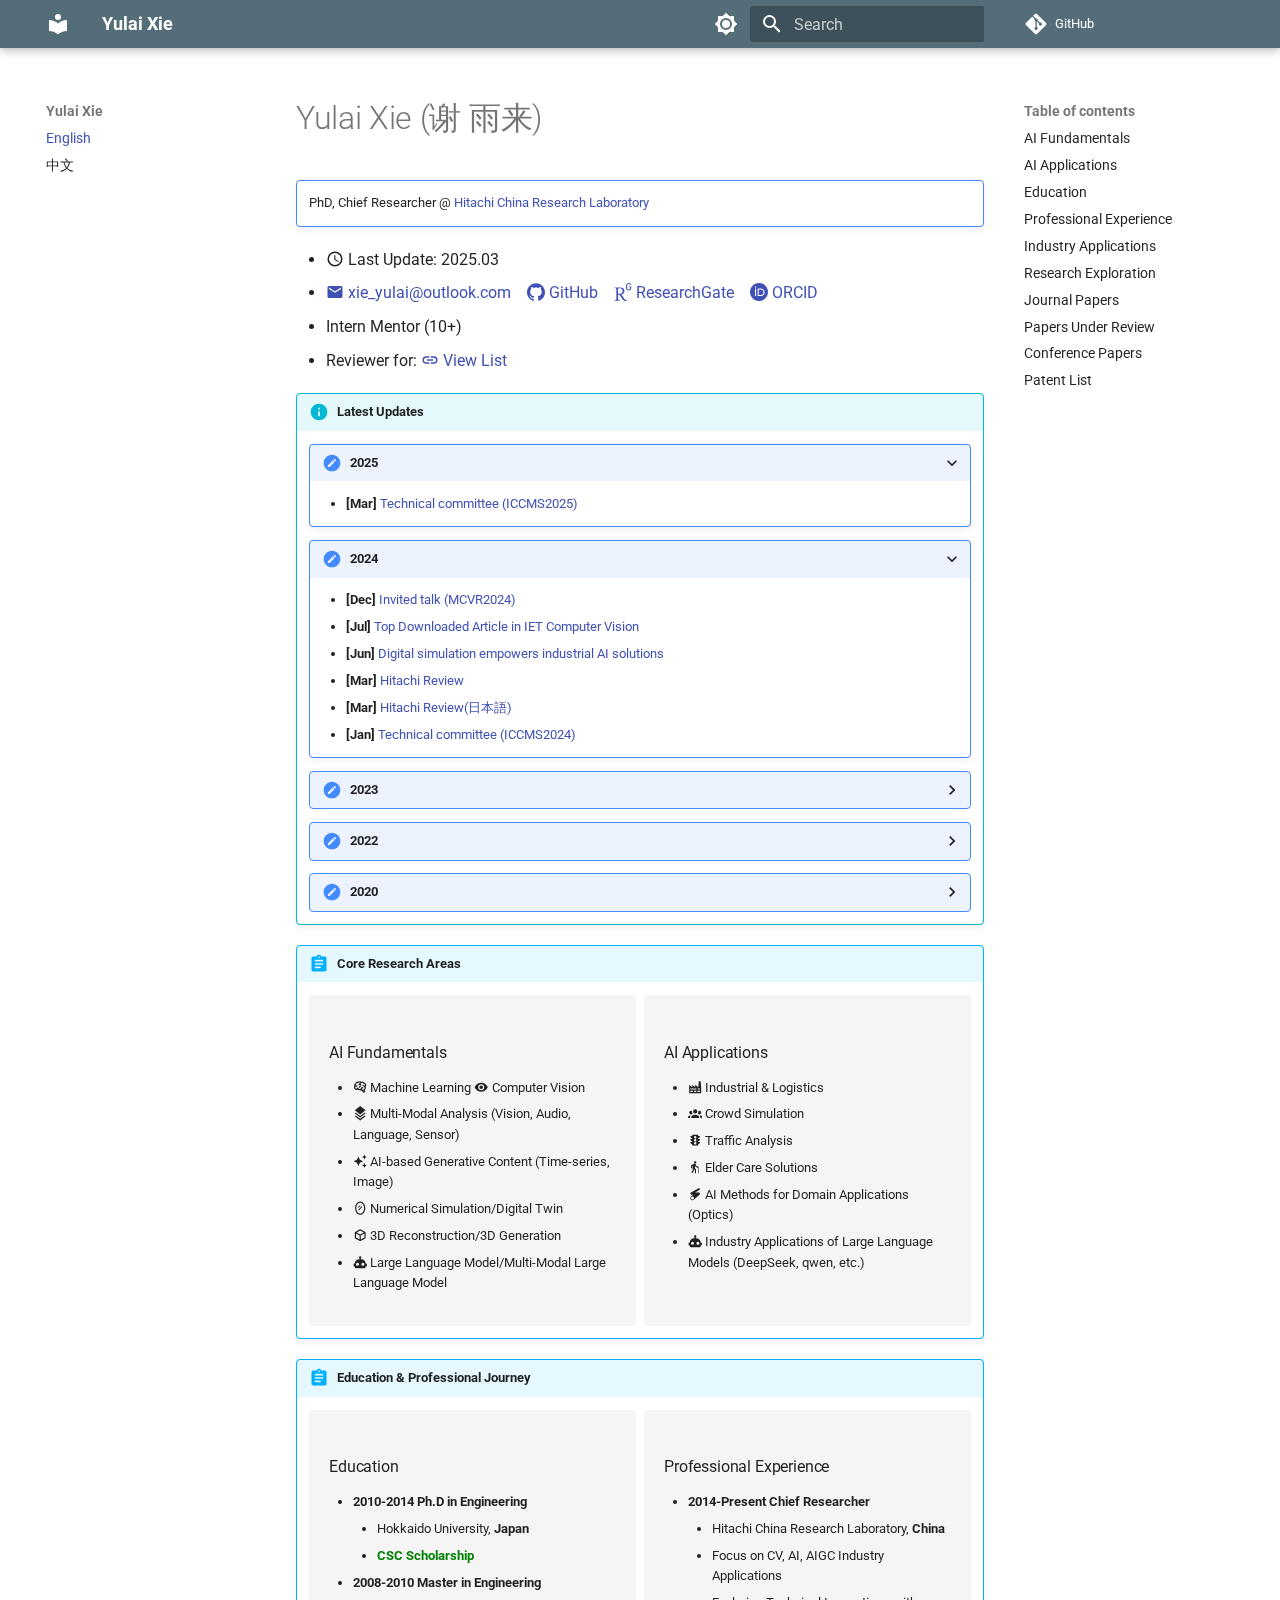
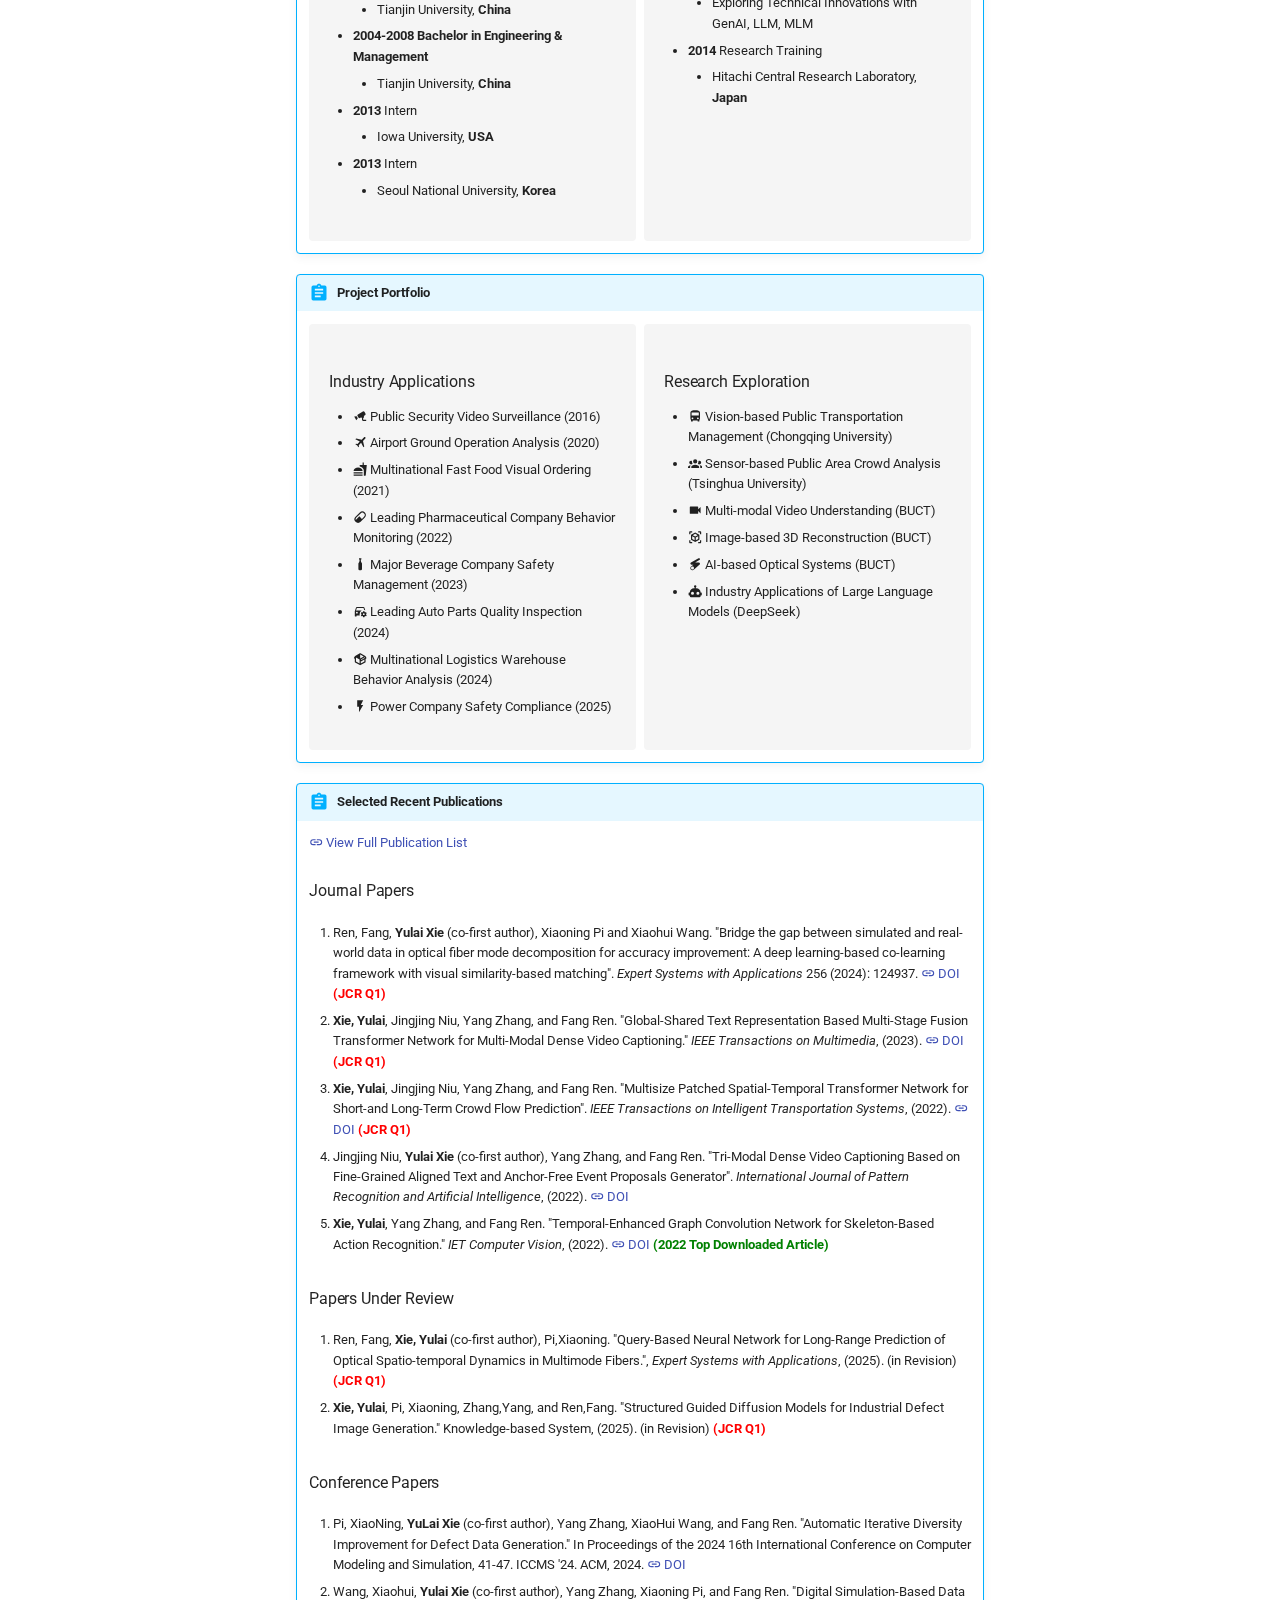
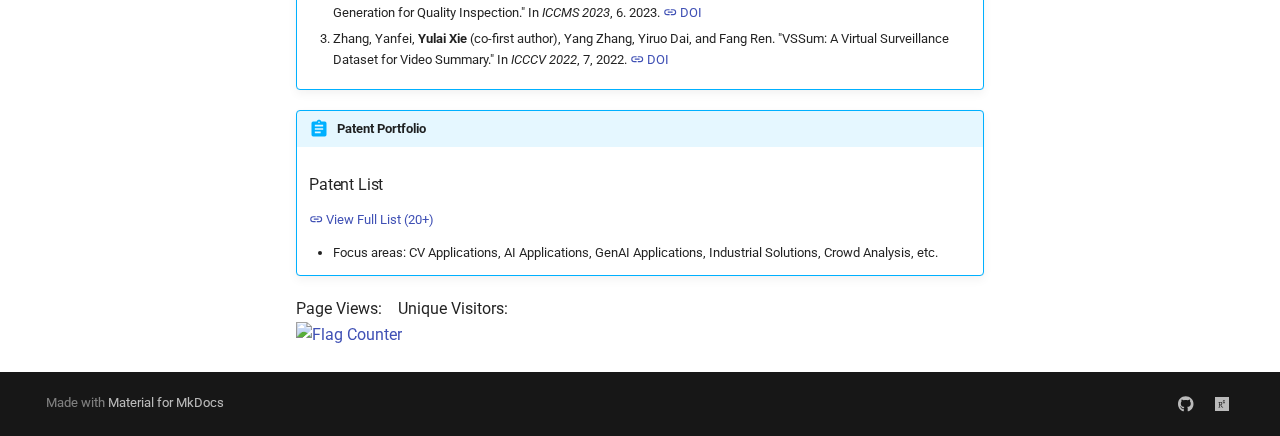
==== commit b6629f92: "update" ====
--- a/index.html
+++ b/index.html
@@ -14,7 +14,7 @@
       
       
       <link rel="icon" href="assets/images/favicon.png">
-      <meta name="generator" content="mkdocs-1.6.1, mkdocs-material-9.6.8">
+      <meta name="generator" content="mkdocs-1.6.1, mkdocs-material-9.6.7">
     
     
       
@@ -597,7 +597,7 @@
 <summary>2022</summary>
 <ul>
 <li><strong>[Aug]</strong> <a href="https://www.hitachi.com.cn/hcrd/news/topics/2022/0822.html">Invited talk report</a></li>
-<li><strong>[Jul]</strong> <a href="https://icccv.org/2022.html">Invited talk (ICCV2022)</a></li>
+<li><strong>[Jul]</strong> <a href="https://icccv.org/2022.html">Invited talk (ICCCV2022)</a></li>
 </ul>
 </details>
 <details>
@@ -686,14 +686,14 @@
 <div class="column" markdown></p>
 <h3 id="industry-applications">Industry Applications</h3>
 <ul>
-<li><span class="twemoji"><svg xmlns="http://www.w3.org/2000/svg" viewBox="0 0 24 24"><path d="m6.03 12.03 2 3.47-2.53 3.18L2 12.62zM17 18v-2.71c.88-.39 1.5-1.26 1.5-2.29 0-.57-.2-1.1-.53-1.5l1.97-1.15c1.01-.59 1.36-1.88.77-2.89l-1.38-2.4a2.125 2.125 0 0 0-2.89-.78L8.31 9c-.95.53-1.28 1.75-.73 2.71l1.5 2.6c.55.95 1.78 1.28 2.73.73l1.88-1.08c.25.59.72 1.07 1.31 1.33V18c0 1.1.9 2 2 2h5v-2z"/></svg></span> Public Security Video Surveillance (2014)</li>
-<li><span class="twemoji"><svg xmlns="http://www.w3.org/2000/svg" viewBox="0 0 24 24"><path d="M20.56 3.91c.59.59.59 1.54 0 2.12l-3.89 3.89 2.12 9.19-1.41 1.42-3.88-7.43L9.6 17l.36 2.47-1.07 1.06-1.76-3.18-3.19-1.77L5 14.5l2.5.37L11.37 11 3.94 7.09l1.42-1.41 9.19 2.12 3.89-3.89c.56-.58 1.56-.58 2.12 0"/></svg></span> Airport Ground Operation Analysis (2017)</li>
-<li><span class="twemoji"><svg xmlns="http://www.w3.org/2000/svg" viewBox="0 0 24 24"><path d="M18.06 23h1.66c.84 0 1.53-.65 1.63-1.47L23 5.05h-5V1h-1.97v4.05h-4.97l.3 2.34c1.71.47 3.31 1.32 4.27 2.26 1.44 1.42 2.43 2.89 2.43 5.29zM1 22v-1h15.03v1c0 .54-.45 1-1.03 1H2c-.55 0-1-.46-1-1m15.03-7C16.03 7 1 7 1 15zM1 17h15v2H1z"/></svg></span> Multinational Fast Food Visual Ordering (2019)</li>
-<li><span class="twemoji"><svg xmlns="http://www.w3.org/2000/svg" viewBox="0 0 24 24"><path d="m4.22 11.29 7.07-7.07a6.01 6.01 0 0 1 8.49 0c2.34 2.34 2.34 6.14 0 8.49l-7.07 7.07c-2.35 2.34-6.15 2.34-8.49 0a6.01 6.01 0 0 1 0-8.49m1.42 1.42a3.98 3.98 0 0 0-1.04 3.86l5.99-5.98 4.24 4.24 3.53-3.54a3.98 3.98 0 0 0 0-5.65 3.98 3.98 0 0 0-5.65 0z"/></svg></span> Leading Pharmaceutical Company Behavior Monitoring (2020)</li>
-<li><span class="twemoji"><svg xmlns="http://www.w3.org/2000/svg" viewBox="0 0 24 24"><path d="M15 11v9a2 2 0 0 1-2 2h-2a2 2 0 0 1-2-2v-9a2 2 0 0 1 .6-1.42C11.1 7.89 11 4 11 4h-1V2h4v2h-1s-.1 3.89 1.4 5.58A2 2 0 0 1 15 11"/></svg></span> Major Beverage Company Safety Management (2021)</li>
-<li><span class="twemoji"><svg xmlns="http://www.w3.org/2000/svg" viewBox="0 0 24 24"><path d="M6.5 5c-.66 0-1.22.42-1.42 1L3 12v8a1 1 0 0 0 1 1h1a1 1 0 0 0 1-1v-1h5.3a7 7 0 0 1-.3-2 7 7 0 0 1 3.41-6H5l1.5-4.5h11l1.18 3.53a7 7 0 0 1 1.79.43L18.92 6c-.2-.58-.76-1-1.42-1zM17 12a.26.26 0 0 0-.26.21l-.19 1.32c-.3.13-.59.29-.85.47l-1.24-.5c-.11 0-.24 0-.31.13l-1 1.73c-.06.11-.04.24.06.32l1.06.82a4.2 4.2 0 0 0 0 1l-1.06.82a.26.26 0 0 0-.06.32l1 1.73c.06.13.19.13.31.13l1.24-.5c.26.18.54.35.85.47l.19 1.32c.02.12.12.21.26.21h2c.11 0 .22-.09.24-.21l.19-1.32c.3-.13.57-.29.84-.47l1.23.5c.13 0 .26 0 .33-.13l1-1.73a.26.26 0 0 0-.06-.32l-1.07-.82c.02-.17.04-.33.04-.5s-.01-.33-.04-.5l1.06-.82a.26.26 0 0 0 .06-.32l-1-1.73c-.06-.13-.19-.13-.32-.13l-1.23.5c-.27-.18-.54-.35-.85-.47l-.19-1.32A.236.236 0 0 0 19 12zM6.5 13A1.5 1.5 0 0 1 8 14.5 1.5 1.5 0 0 1 6.5 16 1.5 1.5 0 0 1 5 14.5 1.5 1.5 0 0 1 6.5 13M18 15.5c.83 0 1.5.67 1.5 1.5s-.67 1.5-1.5 1.5c-.84 0-1.5-.67-1.5-1.5s.67-1.5 1.5-1.5"/></svg></span> Leading Auto Parts Quality Inspection (2022)</li>
-<li><span class="twemoji"><svg xmlns="http://www.w3.org/2000/svg" viewBox="0 0 24 24"><path d="M2 10.96a.985.985 0 0 1-.37-1.37L3.13 7c.11-.2.28-.34.47-.42l7.83-4.4c.16-.12.36-.18.57-.18s.41.06.57.18l7.9 4.44c.19.1.35.26.44.46l1.45 2.52c.28.48.11 1.09-.36 1.36l-1 .58v4.96c0 .38-.21.71-.53.88l-7.9 4.44c-.16.12-.36.18-.57.18s-.41-.06-.57-.18l-7.9-4.44A.99.99 0 0 1 3 16.5v-5.54c-.3.17-.68.18-1 0m10-6.81v6.7l5.96-3.35zM5 15.91l6 3.38v-6.71L5 9.21zm14 0v-3.22l-5 2.9c-.33.18-.7.17-1 .01v3.69zm-5.15-2.55 6.28-3.63-.58-1.01-6.28 3.63z"/></svg></span> Multinational Logistics Warehouse Behavior Analysis (2023)</li>
-<li><span class="twemoji"><svg xmlns="http://www.w3.org/2000/svg" viewBox="0 0 24 24"><path d="M7 2v11h3v9l7-12h-4l4-8z"/></svg></span> Power Company Safety Compliance (2024)
+<li><span class="twemoji"><svg xmlns="http://www.w3.org/2000/svg" viewBox="0 0 24 24"><path d="m6.03 12.03 2 3.47-2.53 3.18L2 12.62zM17 18v-2.71c.88-.39 1.5-1.26 1.5-2.29 0-.57-.2-1.1-.53-1.5l1.97-1.15c1.01-.59 1.36-1.88.77-2.89l-1.38-2.4a2.125 2.125 0 0 0-2.89-.78L8.31 9c-.95.53-1.28 1.75-.73 2.71l1.5 2.6c.55.95 1.78 1.28 2.73.73l1.88-1.08c.25.59.72 1.07 1.31 1.33V18c0 1.1.9 2 2 2h5v-2z"/></svg></span> Public Security Video Surveillance (2016)</li>
+<li><span class="twemoji"><svg xmlns="http://www.w3.org/2000/svg" viewBox="0 0 24 24"><path d="M20.56 3.91c.59.59.59 1.54 0 2.12l-3.89 3.89 2.12 9.19-1.41 1.42-3.88-7.43L9.6 17l.36 2.47-1.07 1.06-1.76-3.18-3.19-1.77L5 14.5l2.5.37L11.37 11 3.94 7.09l1.42-1.41 9.19 2.12 3.89-3.89c.56-.58 1.56-.58 2.12 0"/></svg></span> Airport Ground Operation Analysis (2020)</li>
+<li><span class="twemoji"><svg xmlns="http://www.w3.org/2000/svg" viewBox="0 0 24 24"><path d="M18.06 23h1.66c.84 0 1.53-.65 1.63-1.47L23 5.05h-5V1h-1.97v4.05h-4.97l.3 2.34c1.71.47 3.31 1.32 4.27 2.26 1.44 1.42 2.43 2.89 2.43 5.29zM1 22v-1h15.03v1c0 .54-.45 1-1.03 1H2c-.55 0-1-.46-1-1m15.03-7C16.03 7 1 7 1 15zM1 17h15v2H1z"/></svg></span> Multinational Fast Food Visual Ordering (2021)</li>
+<li><span class="twemoji"><svg xmlns="http://www.w3.org/2000/svg" viewBox="0 0 24 24"><path d="m4.22 11.29 7.07-7.07a6.01 6.01 0 0 1 8.49 0c2.34 2.34 2.34 6.14 0 8.49l-7.07 7.07c-2.35 2.34-6.15 2.34-8.49 0a6.01 6.01 0 0 1 0-8.49m1.42 1.42a3.98 3.98 0 0 0-1.04 3.86l5.99-5.98 4.24 4.24 3.53-3.54a3.98 3.98 0 0 0 0-5.65 3.98 3.98 0 0 0-5.65 0z"/></svg></span> Leading Pharmaceutical Company Behavior Monitoring (2022)</li>
+<li><span class="twemoji"><svg xmlns="http://www.w3.org/2000/svg" viewBox="0 0 24 24"><path d="M15 11v9a2 2 0 0 1-2 2h-2a2 2 0 0 1-2-2v-9a2 2 0 0 1 .6-1.42C11.1 7.89 11 4 11 4h-1V2h4v2h-1s-.1 3.89 1.4 5.58A2 2 0 0 1 15 11"/></svg></span> Major Beverage Company Safety Management (2023)</li>
+<li><span class="twemoji"><svg xmlns="http://www.w3.org/2000/svg" viewBox="0 0 24 24"><path d="M6.5 5c-.66 0-1.22.42-1.42 1L3 12v8a1 1 0 0 0 1 1h1a1 1 0 0 0 1-1v-1h5.3a7 7 0 0 1-.3-2 7 7 0 0 1 3.41-6H5l1.5-4.5h11l1.18 3.53a7 7 0 0 1 1.79.43L18.92 6c-.2-.58-.76-1-1.42-1zM17 12a.26.26 0 0 0-.26.21l-.19 1.32c-.3.13-.59.29-.85.47l-1.24-.5c-.11 0-.24 0-.31.13l-1 1.73c-.06.11-.04.24.06.32l1.06.82a4.2 4.2 0 0 0 0 1l-1.06.82a.26.26 0 0 0-.06.32l1 1.73c.06.13.19.13.31.13l1.24-.5c.26.18.54.35.85.47l.19 1.32c.02.12.12.21.26.21h2c.11 0 .22-.09.24-.21l.19-1.32c.3-.13.57-.29.84-.47l1.23.5c.13 0 .26 0 .33-.13l1-1.73a.26.26 0 0 0-.06-.32l-1.07-.82c.02-.17.04-.33.04-.5s-.01-.33-.04-.5l1.06-.82a.26.26 0 0 0 .06-.32l-1-1.73c-.06-.13-.19-.13-.32-.13l-1.23.5c-.27-.18-.54-.35-.85-.47l-.19-1.32A.236.236 0 0 0 19 12zM6.5 13A1.5 1.5 0 0 1 8 14.5 1.5 1.5 0 0 1 6.5 16 1.5 1.5 0 0 1 5 14.5 1.5 1.5 0 0 1 6.5 13M18 15.5c.83 0 1.5.67 1.5 1.5s-.67 1.5-1.5 1.5c-.84 0-1.5-.67-1.5-1.5s.67-1.5 1.5-1.5"/></svg></span> Leading Auto Parts Quality Inspection (2024)</li>
+<li><span class="twemoji"><svg xmlns="http://www.w3.org/2000/svg" viewBox="0 0 24 24"><path d="M2 10.96a.985.985 0 0 1-.37-1.37L3.13 7c.11-.2.28-.34.47-.42l7.83-4.4c.16-.12.36-.18.57-.18s.41.06.57.18l7.9 4.44c.19.1.35.26.44.46l1.45 2.52c.28.48.11 1.09-.36 1.36l-1 .58v4.96c0 .38-.21.71-.53.88l-7.9 4.44c-.16.12-.36.18-.57.18s-.41-.06-.57-.18l-7.9-4.44A.99.99 0 0 1 3 16.5v-5.54c-.3.17-.68.18-1 0m10-6.81v6.7l5.96-3.35zM5 15.91l6 3.38v-6.71L5 9.21zm14 0v-3.22l-5 2.9c-.33.18-.7.17-1 .01v3.69zm-5.15-2.55 6.28-3.63-.58-1.01-6.28 3.63z"/></svg></span> Multinational Logistics Warehouse Behavior Analysis (2024)</li>
+<li><span class="twemoji"><svg xmlns="http://www.w3.org/2000/svg" viewBox="0 0 24 24"><path d="M7 2v11h3v9l7-12h-4l4-8z"/></svg></span> Power Company Safety Compliance (2025)
 </div>
 <div class="column" markdown></li>
 </ul>
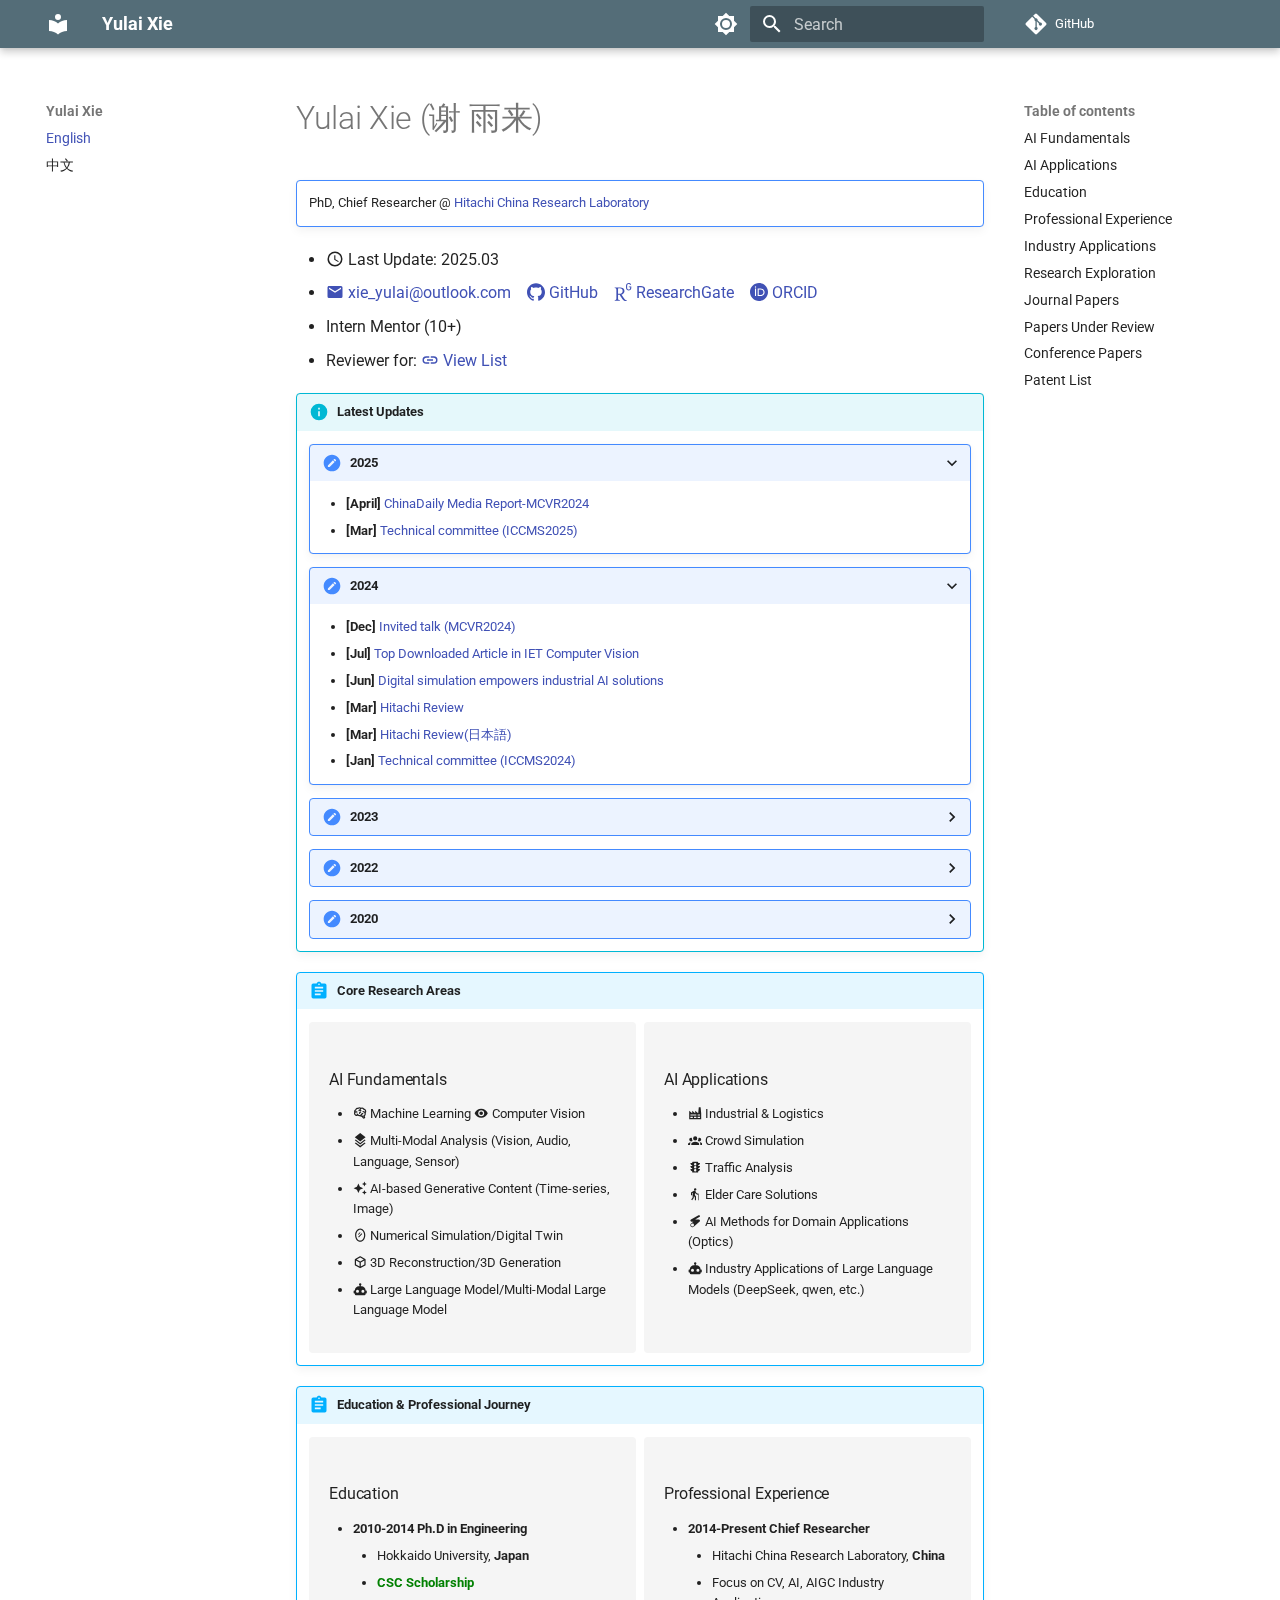
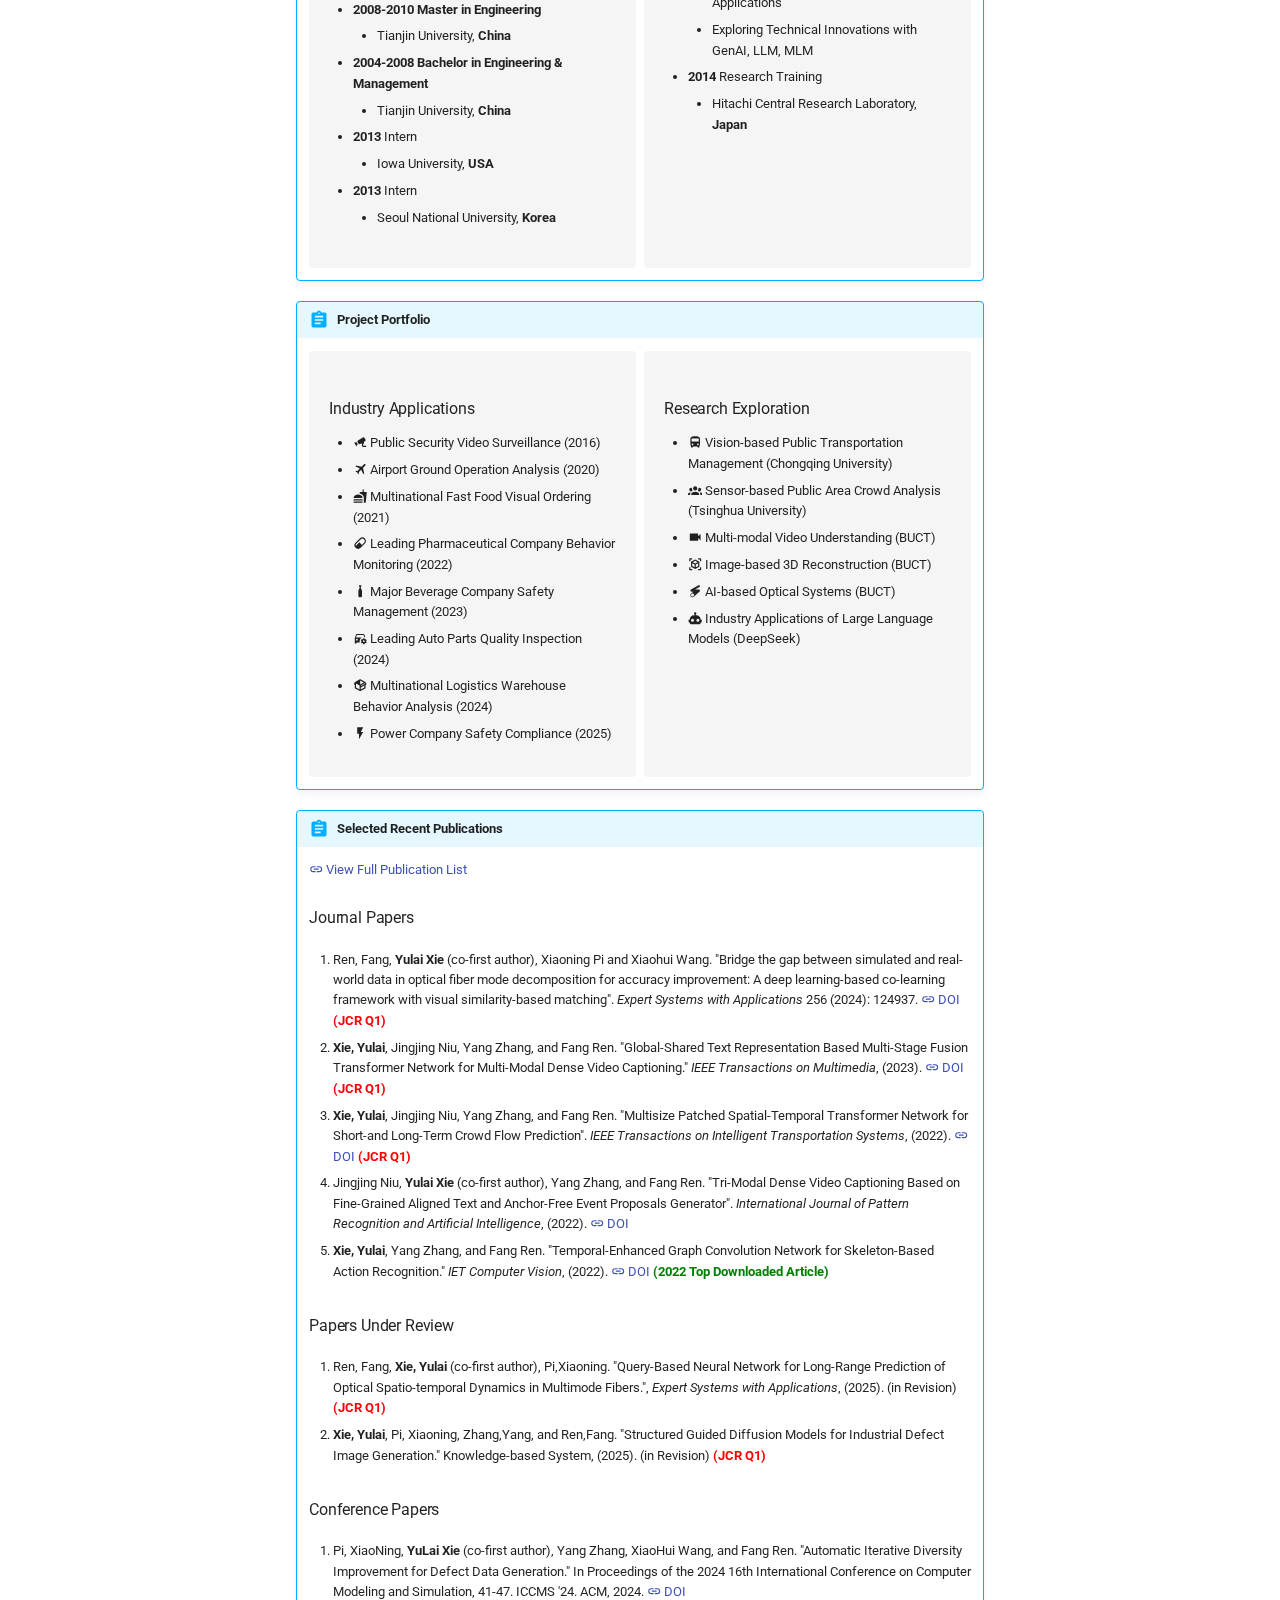
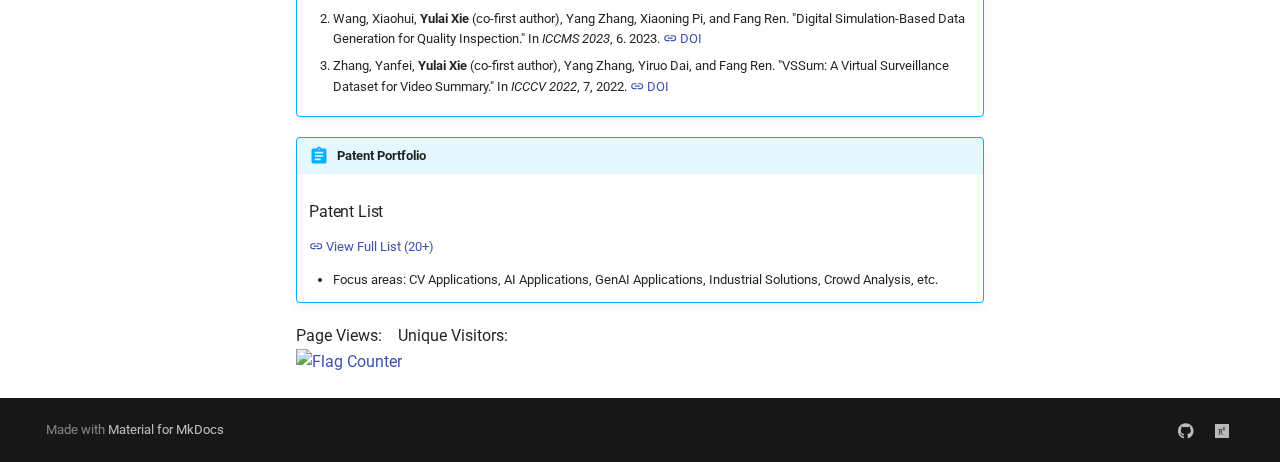
==== commit c92a1152: "update" ====
--- a/index.html
+++ b/index.html
@@ -571,6 +571,7 @@
 <details open="open">
 <summary>2025</summary>
 <ul>
+<li><strong>[April]</strong> <a href="https://cn.chinadaily.com.cn/a/202412/30/WS677254ada310b59111dab96f.html">ChinaDaily Media Report-MCVR2024</a></li>
 <li><strong>[Mar]</strong> <a href="https://www.iccms.org/committee.html">Technical committee (ICCMS2025)</a></li>
 </ul>
 </details>
